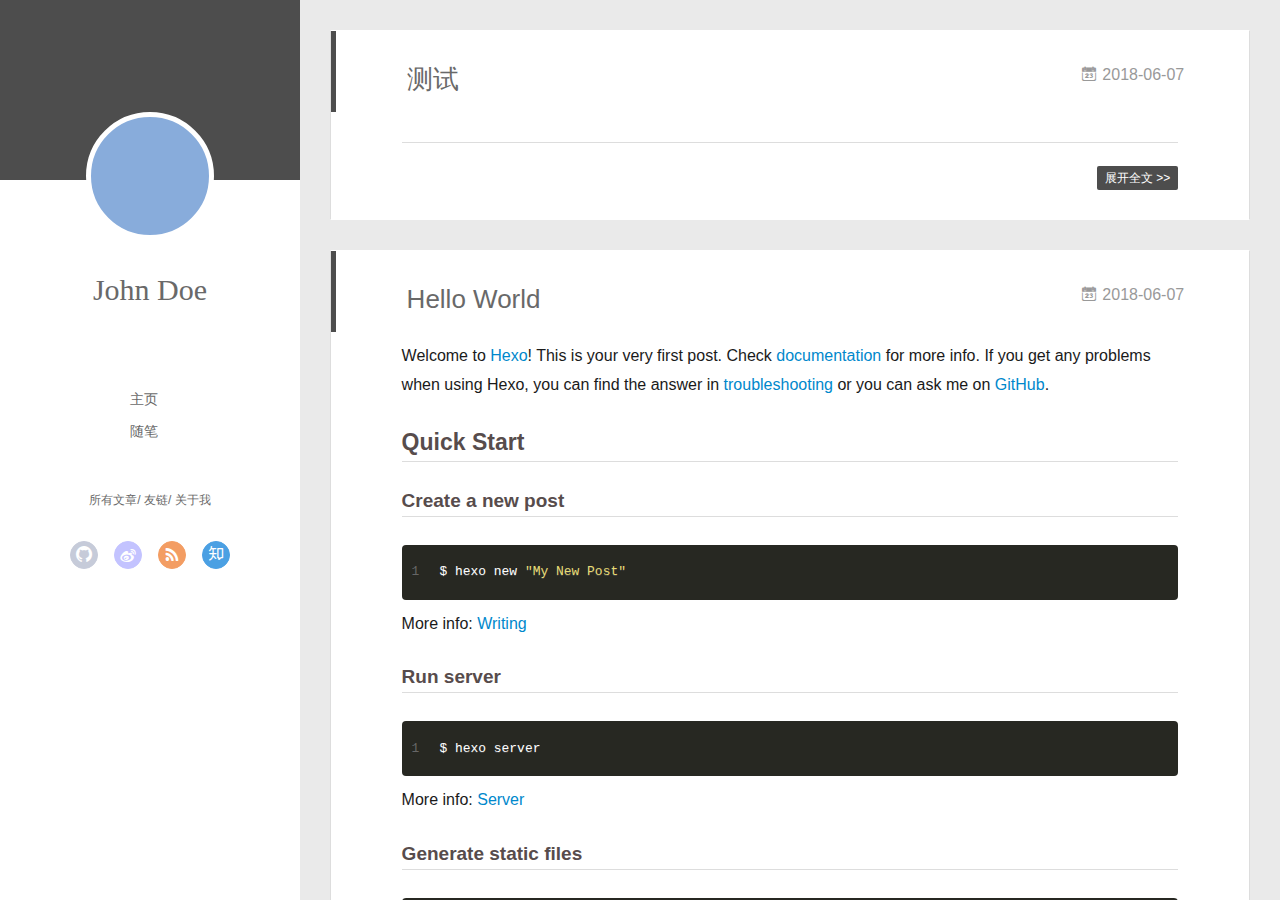
==== index.html @ f0ae9405 "Site updated: 2018-06-07 12:26:32" ====
<!DOCTYPE html>
<html>
<head>
  <meta charset="utf-8">
  
  <meta name="renderer" content="webkit">
  <meta http-equiv="X-UA-Compatible" content="IE=edge" >
  <link rel="dns-prefetch" href="http://yoursite.com">
  <title>Hexo</title>
  <meta name="viewport" content="width=device-width, initial-scale=1, maximum-scale=1">
  <meta property="og:type" content="website">
<meta property="og:title" content="Hexo">
<meta property="og:url" content="http://yoursite.com/index.html">
<meta property="og:site_name" content="Hexo">
<meta property="og:locale" content="default">
<meta name="twitter:card" content="summary">
<meta name="twitter:title" content="Hexo">
  
    <link rel="alternative" href="/atom.xml" title="Hexo" type="application/atom+xml">
  
  
    <link rel="icon" href="/favicon.png">
  
  <link rel="stylesheet" type="text/css" href="/./main.0cf68a.css">
  <style type="text/css">
  
    #container.show {
      background: linear-gradient(200deg,#a0cfe4,#e8c37e);
    }
  </style>
  

  

</head>

<body>
  <div id="container" q-class="show:isCtnShow">
    <canvas id="anm-canvas" class="anm-canvas"></canvas>
    <div class="left-col" q-class="show:isShow">
      
<div class="overlay" style="background: #4d4d4d"></div>
<div class="intrude-less">
	<header id="header" class="inner">
		<a href="/" class="profilepic">
			<img src="" class="js-avatar">
		</a>
		<hgroup>
		  <h1 class="header-author"><a href="/">John Doe</a></h1>
		</hgroup>
		

		<nav class="header-menu">
			<ul>
			
				<li><a href="/">主页</a></li>
	        
				<li><a href="/tags/随笔/">随笔</a></li>
	        
			</ul>
		</nav>
		<nav class="header-smart-menu">
    		
    			
    			<a q-on="click: openSlider(e, 'innerArchive')" href="javascript:void(0)">所有文章</a>
    			
            
    			
    			<a q-on="click: openSlider(e, 'friends')" href="javascript:void(0)">友链</a>
    			
            
    			
    			<a q-on="click: openSlider(e, 'aboutme')" href="javascript:void(0)">关于我</a>
    			
            
		</nav>
		<nav class="header-nav">
			<div class="social">
				
					<a class="github" target="_blank" href="#" title="github"><i class="icon-github"></i></a>
		        
					<a class="weibo" target="_blank" href="#" title="weibo"><i class="icon-weibo"></i></a>
		        
					<a class="rss" target="_blank" href="#" title="rss"><i class="icon-rss"></i></a>
		        
					<a class="zhihu" target="_blank" href="#" title="zhihu"><i class="icon-zhihu"></i></a>
		        
			</div>
		</nav>
	</header>		
</div>

    </div>
    <div class="mid-col" q-class="show:isShow,hide:isShow|isFalse">
      
<nav id="mobile-nav">
  	<div class="overlay js-overlay" style="background: #4d4d4d"></div>
	<div class="btnctn js-mobile-btnctn">
  		<div class="slider-trigger list" q-on="click: openSlider(e)"><i class="icon icon-sort"></i></div>
	</div>
	<div class="intrude-less">
		<header id="header" class="inner">
			<div class="profilepic">
				<img src="" class="js-avatar">
			</div>
			<hgroup>
			  <h1 class="header-author js-header-author">John Doe</h1>
			</hgroup>
			
			
			
				
			
				
			
			
			
			<nav class="header-nav">
				<div class="social">
					
						<a class="github" target="_blank" href="#" title="github"><i class="icon-github"></i></a>
			        
						<a class="weibo" target="_blank" href="#" title="weibo"><i class="icon-weibo"></i></a>
			        
						<a class="rss" target="_blank" href="#" title="rss"><i class="icon-rss"></i></a>
			        
						<a class="zhihu" target="_blank" href="#" title="zhihu"><i class="icon-zhihu"></i></a>
			        
				</div>
			</nav>

			<nav class="header-menu js-header-menu">
				<ul style="width: 50%">
				
				
					<li style="width: 50%"><a href="/">主页</a></li>
		        
					<li style="width: 50%"><a href="/tags/随笔/">随笔</a></li>
		        
				</ul>
			</nav>
		</header>				
	</div>
	<div class="mobile-mask" style="display:none" q-show="isShow"></div>
</nav>

      <div id="wrapper" class="body-wrap">
        <div class="menu-l">
          <div class="canvas-wrap">
            <canvas data-colors="#eaeaea" data-sectionHeight="100" data-contentId="js-content" id="myCanvas1" class="anm-canvas"></canvas>
          </div>
          <div id="js-content" class="content-ll">
            
  
    <article id="post-测试" class="article article-type-post  article-index" itemscope itemprop="blogPost">
  <div class="article-inner">
    
      <header class="article-header">
        
  
    <h1 itemprop="name">
      <a class="article-title" href="/2018/06/07/测试/">测试</a>
    </h1>
  

        
        <a href="/2018/06/07/测试/" class="archive-article-date">
  	<time datetime="2018-06-07T04:14:04.000Z" itemprop="datePublished"><i class="icon-calendar icon"></i>2018-06-07</time>
</a>
        
      </header>
    
    <div class="article-entry" itemprop="articleBody">
      
        
      

      
    </div>
    <div class="article-info article-info-index">
      
      
      

      
        <p class="article-more-link">
          <a class="article-more-a" href="/2018/06/07/测试/">展开全文 >></a>
        </p>
      

      
      <div class="clearfix"></div>
    </div>
  </div>
</article>

<aside class="wrap-side-operation">
    <div class="mod-side-operation">
        
        <div class="jump-container" id="js-jump-container" style="display:none;">
            <a href="javascript:void(0)" class="mod-side-operation__jump-to-top">
                <i class="icon-font icon-back"></i>
            </a>
            <div id="js-jump-plan-container" class="jump-plan-container" style="top: -11px;">
                <i class="icon-font icon-plane jump-plane"></i>
            </div>
        </div>
        
        
    </div>
</aside>




  
    <article id="post-hello-world" class="article article-type-post  article-index" itemscope itemprop="blogPost">
  <div class="article-inner">
    
      <header class="article-header">
        
  
    <h1 itemprop="name">
      <a class="article-title" href="/2018/06/07/hello-world/">Hello World</a>
    </h1>
  

        
        <a href="/2018/06/07/hello-world/" class="archive-article-date">
  	<time datetime="2018-06-07T03:25:36.132Z" itemprop="datePublished"><i class="icon-calendar icon"></i>2018-06-07</time>
</a>
        
      </header>
    
    <div class="article-entry" itemprop="articleBody">
      
        <p>Welcome to <a href="https://hexo.io/" target="_blank" rel="noopener">Hexo</a>! This is your very first post. Check <a href="https://hexo.io/docs/" target="_blank" rel="noopener">documentation</a> for more info. If you get any problems when using Hexo, you can find the answer in <a href="https://hexo.io/docs/troubleshooting.html" target="_blank" rel="noopener">troubleshooting</a> or you can ask me on <a href="https://github.com/hexojs/hexo/issues" target="_blank" rel="noopener">GitHub</a>.</p>
<h2 id="Quick-Start"><a href="#Quick-Start" class="headerlink" title="Quick Start"></a>Quick Start</h2><h3 id="Create-a-new-post"><a href="#Create-a-new-post" class="headerlink" title="Create a new post"></a>Create a new post</h3><figure class="highlight bash"><table><tr><td class="gutter"><pre><span class="line">1</span><br></pre></td><td class="code"><pre><span class="line">$ hexo new <span class="string">"My New Post"</span></span><br></pre></td></tr></table></figure>
<p>More info: <a href="https://hexo.io/docs/writing.html" target="_blank" rel="noopener">Writing</a></p>
<h3 id="Run-server"><a href="#Run-server" class="headerlink" title="Run server"></a>Run server</h3><figure class="highlight bash"><table><tr><td class="gutter"><pre><span class="line">1</span><br></pre></td><td class="code"><pre><span class="line">$ hexo server</span><br></pre></td></tr></table></figure>
<p>More info: <a href="https://hexo.io/docs/server.html" target="_blank" rel="noopener">Server</a></p>
<h3 id="Generate-static-files"><a href="#Generate-static-files" class="headerlink" title="Generate static files"></a>Generate static files</h3><figure class="highlight bash"><table><tr><td class="gutter"><pre><span class="line">1</span><br></pre></td><td class="code"><pre><span class="line">$ hexo generate</span><br></pre></td></tr></table></figure>
<p>More info: <a href="https://hexo.io/docs/generating.html" target="_blank" rel="noopener">Generating</a></p>
<h3 id="Deploy-to-remote-sites"><a href="#Deploy-to-remote-sites" class="headerlink" title="Deploy to remote sites"></a>Deploy to remote sites</h3><figure class="highlight bash"><table><tr><td class="gutter"><pre><span class="line">1</span><br></pre></td><td class="code"><pre><span class="line">$ hexo deploy</span><br></pre></td></tr></table></figure>
<p>More info: <a href="https://hexo.io/docs/deployment.html" target="_blank" rel="noopener">Deployment</a></p>

      

      
    </div>
    <div class="article-info article-info-index">
      
      
      

      
        <p class="article-more-link">
          <a class="article-more-a" href="/2018/06/07/hello-world/">展开全文 >></a>
        </p>
      

      
      <div class="clearfix"></div>
    </div>
  </div>
</article>

<aside class="wrap-side-operation">
    <div class="mod-side-operation">
        
        <div class="jump-container" id="js-jump-container" style="display:none;">
            <a href="javascript:void(0)" class="mod-side-operation__jump-to-top">
                <i class="icon-font icon-back"></i>
            </a>
            <div id="js-jump-plan-container" class="jump-plan-container" style="top: -11px;">
                <i class="icon-font icon-plane jump-plane"></i>
            </div>
        </div>
        
        
    </div>
</aside>




  
  


          </div>
        </div>
      </div>
      <footer id="footer">
  <div class="outer">
    <div id="footer-info">
    	<div class="footer-left">
    		&copy; 2018 John Doe
    	</div>
      	<div class="footer-right">
      		<a href="http://hexo.io/" target="_blank">Hexo</a>  Theme <a href="https://github.com/litten/hexo-theme-yilia" target="_blank">Yilia</a> by Litten
      	</div>
    </div>
  </div>
</footer>
    </div>
    <script>
	var yiliaConfig = {
		mathjax: false,
		isHome: true,
		isPost: false,
		isArchive: false,
		isTag: false,
		isCategory: false,
		open_in_new: false,
		toc_hide_index: true,
		root: "/",
		innerArchive: true,
		showTags: false
	}
</script>

<script>!function(t){function n(e){if(r[e])return r[e].exports;var i=r[e]={exports:{},id:e,loaded:!1};return t[e].call(i.exports,i,i.exports,n),i.loaded=!0,i.exports}var r={};n.m=t,n.c=r,n.p="./",n(0)}([function(t,n,r){r(195),t.exports=r(191)},function(t,n,r){var e=r(3),i=r(52),o=r(27),u=r(28),c=r(53),f="prototype",a=function(t,n,r){var s,l,h,v,p=t&a.F,d=t&a.G,y=t&a.S,g=t&a.P,b=t&a.B,m=d?e:y?e[n]||(e[n]={}):(e[n]||{})[f],x=d?i:i[n]||(i[n]={}),w=x[f]||(x[f]={});d&&(r=n);for(s in r)l=!p&&m&&void 0!==m[s],h=(l?m:r)[s],v=b&&l?c(h,e):g&&"function"==typeof h?c(Function.call,h):h,m&&u(m,s,h,t&a.U),x[s]!=h&&o(x,s,v),g&&w[s]!=h&&(w[s]=h)};e.core=i,a.F=1,a.G=2,a.S=4,a.P=8,a.B=16,a.W=32,a.U=64,a.R=128,t.exports=a},function(t,n,r){var e=r(6);t.exports=function(t){if(!e(t))throw TypeError(t+" is not an object!");return t}},function(t,n){var r=t.exports="undefined"!=typeof window&&window.Math==Math?window:"undefined"!=typeof self&&self.Math==Math?self:Function("return this")();"number"==typeof __g&&(__g=r)},function(t,n){t.exports=function(t){try{return!!t()}catch(t){return!0}}},function(t,n){var r=t.exports="undefined"!=typeof window&&window.Math==Math?window:"undefined"!=typeof self&&self.Math==Math?self:Function("return this")();"number"==typeof __g&&(__g=r)},function(t,n){t.exports=function(t){return"object"==typeof t?null!==t:"function"==typeof t}},function(t,n,r){var e=r(126)("wks"),i=r(76),o=r(3).Symbol,u="function"==typeof o;(t.exports=function(t){return e[t]||(e[t]=u&&o[t]||(u?o:i)("Symbol."+t))}).store=e},function(t,n){var r={}.hasOwnProperty;t.exports=function(t,n){return r.call(t,n)}},function(t,n,r){var e=r(94),i=r(33);t.exports=function(t){return e(i(t))}},function(t,n,r){t.exports=!r(4)(function(){return 7!=Object.defineProperty({},"a",{get:function(){return 7}}).a})},function(t,n,r){var e=r(2),i=r(167),o=r(50),u=Object.defineProperty;n.f=r(10)?Object.defineProperty:function(t,n,r){if(e(t),n=o(n,!0),e(r),i)try{return u(t,n,r)}catch(t){}if("get"in r||"set"in r)throw TypeError("Accessors not supported!");return"value"in r&&(t[n]=r.value),t}},function(t,n,r){t.exports=!r(18)(function(){return 7!=Object.defineProperty({},"a",{get:function(){return 7}}).a})},function(t,n,r){var e=r(14),i=r(22);t.exports=r(12)?function(t,n,r){return e.f(t,n,i(1,r))}:function(t,n,r){return t[n]=r,t}},function(t,n,r){var e=r(20),i=r(58),o=r(42),u=Object.defineProperty;n.f=r(12)?Object.defineProperty:function(t,n,r){if(e(t),n=o(n,!0),e(r),i)try{return u(t,n,r)}catch(t){}if("get"in r||"set"in r)throw TypeError("Accessors not supported!");return"value"in r&&(t[n]=r.value),t}},function(t,n,r){var e=r(40)("wks"),i=r(23),o=r(5).Symbol,u="function"==typeof o;(t.exports=function(t){return e[t]||(e[t]=u&&o[t]||(u?o:i)("Symbol."+t))}).store=e},function(t,n,r){var e=r(67),i=Math.min;t.exports=function(t){return t>0?i(e(t),9007199254740991):0}},function(t,n,r){var e=r(46);t.exports=function(t){return Object(e(t))}},function(t,n){t.exports=function(t){try{return!!t()}catch(t){return!0}}},function(t,n,r){var e=r(63),i=r(34);t.exports=Object.keys||function(t){return e(t,i)}},function(t,n,r){var e=r(21);t.exports=function(t){if(!e(t))throw TypeError(t+" is not an object!");return t}},function(t,n){t.exports=function(t){return"object"==typeof t?null!==t:"function"==typeof t}},function(t,n){t.exports=function(t,n){return{enumerable:!(1&t),configurable:!(2&t),writable:!(4&t),value:n}}},function(t,n){var r=0,e=Math.random();t.exports=function(t){return"Symbol(".concat(void 0===t?"":t,")_",(++r+e).toString(36))}},function(t,n){var r={}.hasOwnProperty;t.exports=function(t,n){return r.call(t,n)}},function(t,n){var r=t.exports={version:"2.4.0"};"number"==typeof __e&&(__e=r)},function(t,n){t.exports=function(t){if("function"!=typeof t)throw TypeError(t+" is not a function!");return t}},function(t,n,r){var e=r(11),i=r(66);t.exports=r(10)?function(t,n,r){return e.f(t,n,i(1,r))}:function(t,n,r){return t[n]=r,t}},function(t,n,r){var e=r(3),i=r(27),o=r(24),u=r(76)("src"),c="toString",f=Function[c],a=(""+f).split(c);r(52).inspectSource=function(t){return f.call(t)},(t.exports=function(t,n,r,c){var f="function"==typeof r;f&&(o(r,"name")||i(r,"name",n)),t[n]!==r&&(f&&(o(r,u)||i(r,u,t[n]?""+t[n]:a.join(String(n)))),t===e?t[n]=r:c?t[n]?t[n]=r:i(t,n,r):(delete t[n],i(t,n,r)))})(Function.prototype,c,function(){return"function"==typeof this&&this[u]||f.call(this)})},function(t,n,r){var e=r(1),i=r(4),o=r(46),u=function(t,n,r,e){var i=String(o(t)),u="<"+n;return""!==r&&(u+=" "+r+'="'+String(e).replace(/"/g,"&quot;")+'"'),u+">"+i+"</"+n+">"};t.exports=function(t,n){var r={};r[t]=n(u),e(e.P+e.F*i(function(){var n=""[t]('"');return n!==n.toLowerCase()||n.split('"').length>3}),"String",r)}},function(t,n,r){var e=r(115),i=r(46);t.exports=function(t){return e(i(t))}},function(t,n,r){var e=r(116),i=r(66),o=r(30),u=r(50),c=r(24),f=r(167),a=Object.getOwnPropertyDescriptor;n.f=r(10)?a:function(t,n){if(t=o(t),n=u(n,!0),f)try{return a(t,n)}catch(t){}if(c(t,n))return i(!e.f.call(t,n),t[n])}},function(t,n,r){var e=r(24),i=r(17),o=r(145)("IE_PROTO"),u=Object.prototype;t.exports=Object.getPrototypeOf||function(t){return t=i(t),e(t,o)?t[o]:"function"==typeof t.constructor&&t instanceof t.constructor?t.constructor.prototype:t instanceof Object?u:null}},function(t,n){t.exports=function(t){if(void 0==t)throw TypeError("Can't call method on  "+t);return t}},function(t,n){t.exports="constructor,hasOwnProperty,isPrototypeOf,propertyIsEnumerable,toLocaleString,toString,valueOf".split(",")},function(t,n){t.exports={}},function(t,n){t.exports=!0},function(t,n){n.f={}.propertyIsEnumerable},function(t,n,r){var e=r(14).f,i=r(8),o=r(15)("toStringTag");t.exports=function(t,n,r){t&&!i(t=r?t:t.prototype,o)&&e(t,o,{configurable:!0,value:n})}},function(t,n,r){var e=r(40)("keys"),i=r(23);t.exports=function(t){return e[t]||(e[t]=i(t))}},function(t,n,r){var e=r(5),i="__core-js_shared__",o=e[i]||(e[i]={});t.exports=function(t){return o[t]||(o[t]={})}},function(t,n){var r=Math.ceil,e=Math.floor;t.exports=function(t){return isNaN(t=+t)?0:(t>0?e:r)(t)}},function(t,n,r){var e=r(21);t.exports=function(t,n){if(!e(t))return t;var r,i;if(n&&"function"==typeof(r=t.toString)&&!e(i=r.call(t)))return i;if("function"==typeof(r=t.valueOf)&&!e(i=r.call(t)))return i;if(!n&&"function"==typeof(r=t.toString)&&!e(i=r.call(t)))return i;throw TypeError("Can't convert object to primitive value")}},function(t,n,r){var e=r(5),i=r(25),o=r(36),u=r(44),c=r(14).f;t.exports=function(t){var n=i.Symbol||(i.Symbol=o?{}:e.Symbol||{});"_"==t.charAt(0)||t in n||c(n,t,{value:u.f(t)})}},function(t,n,r){n.f=r(15)},function(t,n){var r={}.toString;t.exports=function(t){return r.call(t).slice(8,-1)}},function(t,n){t.exports=function(t){if(void 0==t)throw TypeError("Can't call method on  "+t);return t}},function(t,n,r){var e=r(4);t.exports=function(t,n){return!!t&&e(function(){n?t.call(null,function(){},1):t.call(null)})}},function(t,n,r){var e=r(53),i=r(115),o=r(17),u=r(16),c=r(203);t.exports=function(t,n){var r=1==t,f=2==t,a=3==t,s=4==t,l=6==t,h=5==t||l,v=n||c;return function(n,c,p){for(var d,y,g=o(n),b=i(g),m=e(c,p,3),x=u(b.length),w=0,S=r?v(n,x):f?v(n,0):void 0;x>w;w++)if((h||w in b)&&(d=b[w],y=m(d,w,g),t))if(r)S[w]=y;else if(y)switch(t){case 3:return!0;case 5:return d;case 6:return w;case 2:S.push(d)}else if(s)return!1;return l?-1:a||s?s:S}}},function(t,n,r){var e=r(1),i=r(52),o=r(4);t.exports=function(t,n){var r=(i.Object||{})[t]||Object[t],u={};u[t]=n(r),e(e.S+e.F*o(function(){r(1)}),"Object",u)}},function(t,n,r){var e=r(6);t.exports=function(t,n){if(!e(t))return t;var r,i;if(n&&"function"==typeof(r=t.toString)&&!e(i=r.call(t)))return i;if("function"==typeof(r=t.valueOf)&&!e(i=r.call(t)))return i;if(!n&&"function"==typeof(r=t.toString)&&!e(i=r.call(t)))return i;throw TypeError("Can't convert object to primitive value")}},function(t,n,r){var e=r(5),i=r(25),o=r(91),u=r(13),c="prototype",f=function(t,n,r){var a,s,l,h=t&f.F,v=t&f.G,p=t&f.S,d=t&f.P,y=t&f.B,g=t&f.W,b=v?i:i[n]||(i[n]={}),m=b[c],x=v?e:p?e[n]:(e[n]||{})[c];v&&(r=n);for(a in r)(s=!h&&x&&void 0!==x[a])&&a in b||(l=s?x[a]:r[a],b[a]=v&&"function"!=typeof x[a]?r[a]:y&&s?o(l,e):g&&x[a]==l?function(t){var n=function(n,r,e){if(this instanceof t){switch(arguments.length){case 0:return new t;case 1:return new t(n);case 2:return new t(n,r)}return new t(n,r,e)}return t.apply(this,arguments)};return n[c]=t[c],n}(l):d&&"function"==typeof l?o(Function.call,l):l,d&&((b.virtual||(b.virtual={}))[a]=l,t&f.R&&m&&!m[a]&&u(m,a,l)))};f.F=1,f.G=2,f.S=4,f.P=8,f.B=16,f.W=32,f.U=64,f.R=128,t.exports=f},function(t,n){var r=t.exports={version:"2.4.0"};"number"==typeof __e&&(__e=r)},function(t,n,r){var e=r(26);t.exports=function(t,n,r){if(e(t),void 0===n)return t;switch(r){case 1:return function(r){return t.call(n,r)};case 2:return function(r,e){return t.call(n,r,e)};case 3:return function(r,e,i){return t.call(n,r,e,i)}}return function(){return t.apply(n,arguments)}}},function(t,n,r){var e=r(183),i=r(1),o=r(126)("metadata"),u=o.store||(o.store=new(r(186))),c=function(t,n,r){var i=u.get(t);if(!i){if(!r)return;u.set(t,i=new e)}var o=i.get(n);if(!o){if(!r)return;i.set(n,o=new e)}return o},f=function(t,n,r){var e=c(n,r,!1);return void 0!==e&&e.has(t)},a=function(t,n,r){var e=c(n,r,!1);return void 0===e?void 0:e.get(t)},s=function(t,n,r,e){c(r,e,!0).set(t,n)},l=function(t,n){var r=c(t,n,!1),e=[];return r&&r.forEach(function(t,n){e.push(n)}),e},h=function(t){return void 0===t||"symbol"==typeof t?t:String(t)},v=function(t){i(i.S,"Reflect",t)};t.exports={store:u,map:c,has:f,get:a,set:s,keys:l,key:h,exp:v}},function(t,n,r){"use strict";if(r(10)){var e=r(69),i=r(3),o=r(4),u=r(1),c=r(127),f=r(152),a=r(53),s=r(68),l=r(66),h=r(27),v=r(73),p=r(67),d=r(16),y=r(75),g=r(50),b=r(24),m=r(180),x=r(114),w=r(6),S=r(17),_=r(137),O=r(70),E=r(32),P=r(71).f,j=r(154),F=r(76),M=r(7),A=r(48),N=r(117),T=r(146),I=r(155),k=r(80),L=r(123),R=r(74),C=r(130),D=r(160),U=r(11),W=r(31),G=U.f,B=W.f,V=i.RangeError,z=i.TypeError,q=i.Uint8Array,K="ArrayBuffer",J="Shared"+K,Y="BYTES_PER_ELEMENT",H="prototype",$=Array[H],X=f.ArrayBuffer,Q=f.DataView,Z=A(0),tt=A(2),nt=A(3),rt=A(4),et=A(5),it=A(6),ot=N(!0),ut=N(!1),ct=I.values,ft=I.keys,at=I.entries,st=$.lastIndexOf,lt=$.reduce,ht=$.reduceRight,vt=$.join,pt=$.sort,dt=$.slice,yt=$.toString,gt=$.toLocaleString,bt=M("iterator"),mt=M("toStringTag"),xt=F("typed_constructor"),wt=F("def_constructor"),St=c.CONSTR,_t=c.TYPED,Ot=c.VIEW,Et="Wrong length!",Pt=A(1,function(t,n){return Tt(T(t,t[wt]),n)}),jt=o(function(){return 1===new q(new Uint16Array([1]).buffer)[0]}),Ft=!!q&&!!q[H].set&&o(function(){new q(1).set({})}),Mt=function(t,n){if(void 0===t)throw z(Et);var r=+t,e=d(t);if(n&&!m(r,e))throw V(Et);return e},At=function(t,n){var r=p(t);if(r<0||r%n)throw V("Wrong offset!");return r},Nt=function(t){if(w(t)&&_t in t)return t;throw z(t+" is not a typed array!")},Tt=function(t,n){if(!(w(t)&&xt in t))throw z("It is not a typed array constructor!");return new t(n)},It=function(t,n){return kt(T(t,t[wt]),n)},kt=function(t,n){for(var r=0,e=n.length,i=Tt(t,e);e>r;)i[r]=n[r++];return i},Lt=function(t,n,r){G(t,n,{get:function(){return this._d[r]}})},Rt=function(t){var n,r,e,i,o,u,c=S(t),f=arguments.length,s=f>1?arguments[1]:void 0,l=void 0!==s,h=j(c);if(void 0!=h&&!_(h)){for(u=h.call(c),e=[],n=0;!(o=u.next()).done;n++)e.push(o.value);c=e}for(l&&f>2&&(s=a(s,arguments[2],2)),n=0,r=d(c.length),i=Tt(this,r);r>n;n++)i[n]=l?s(c[n],n):c[n];return i},Ct=function(){for(var t=0,n=arguments.length,r=Tt(this,n);n>t;)r[t]=arguments[t++];return r},Dt=!!q&&o(function(){gt.call(new q(1))}),Ut=function(){return gt.apply(Dt?dt.call(Nt(this)):Nt(this),arguments)},Wt={copyWithin:function(t,n){return D.call(Nt(this),t,n,arguments.length>2?arguments[2]:void 0)},every:function(t){return rt(Nt(this),t,arguments.length>1?arguments[1]:void 0)},fill:function(t){return C.apply(Nt(this),arguments)},filter:function(t){return It(this,tt(Nt(this),t,arguments.length>1?arguments[1]:void 0))},find:function(t){return et(Nt(this),t,arguments.length>1?arguments[1]:void 0)},findIndex:function(t){return it(Nt(this),t,arguments.length>1?arguments[1]:void 0)},forEach:function(t){Z(Nt(this),t,arguments.length>1?arguments[1]:void 0)},indexOf:function(t){return ut(Nt(this),t,arguments.length>1?arguments[1]:void 0)},includes:function(t){return ot(Nt(this),t,arguments.length>1?arguments[1]:void 0)},join:function(t){return vt.apply(Nt(this),arguments)},lastIndexOf:function(t){return st.apply(Nt(this),arguments)},map:function(t){return Pt(Nt(this),t,arguments.length>1?arguments[1]:void 0)},reduce:function(t){return lt.apply(Nt(this),arguments)},reduceRight:function(t){return ht.apply(Nt(this),arguments)},reverse:function(){for(var t,n=this,r=Nt(n).length,e=Math.floor(r/2),i=0;i<e;)t=n[i],n[i++]=n[--r],n[r]=t;return n},some:function(t){return nt(Nt(this),t,arguments.length>1?arguments[1]:void 0)},sort:function(t){return pt.call(Nt(this),t)},subarray:function(t,n){var r=Nt(this),e=r.length,i=y(t,e);return new(T(r,r[wt]))(r.buffer,r.byteOffset+i*r.BYTES_PER_ELEMENT,d((void 0===n?e:y(n,e))-i))}},Gt=function(t,n){return It(this,dt.call(Nt(this),t,n))},Bt=function(t){Nt(this);var n=At(arguments[1],1),r=this.length,e=S(t),i=d(e.length),o=0;if(i+n>r)throw V(Et);for(;o<i;)this[n+o]=e[o++]},Vt={entries:function(){return at.call(Nt(this))},keys:function(){return ft.call(Nt(this))},values:function(){return ct.call(Nt(this))}},zt=function(t,n){return w(t)&&t[_t]&&"symbol"!=typeof n&&n in t&&String(+n)==String(n)},qt=function(t,n){return zt(t,n=g(n,!0))?l(2,t[n]):B(t,n)},Kt=function(t,n,r){return!(zt(t,n=g(n,!0))&&w(r)&&b(r,"value"))||b(r,"get")||b(r,"set")||r.configurable||b(r,"writable")&&!r.writable||b(r,"enumerable")&&!r.enumerable?G(t,n,r):(t[n]=r.value,t)};St||(W.f=qt,U.f=Kt),u(u.S+u.F*!St,"Object",{getOwnPropertyDescriptor:qt,defineProperty:Kt}),o(function(){yt.call({})})&&(yt=gt=function(){return vt.call(this)});var Jt=v({},Wt);v(Jt,Vt),h(Jt,bt,Vt.values),v(Jt,{slice:Gt,set:Bt,constructor:function(){},toString:yt,toLocaleString:Ut}),Lt(Jt,"buffer","b"),Lt(Jt,"byteOffset","o"),Lt(Jt,"byteLength","l"),Lt(Jt,"length","e"),G(Jt,mt,{get:function(){return this[_t]}}),t.exports=function(t,n,r,f){f=!!f;var a=t+(f?"Clamped":"")+"Array",l="Uint8Array"!=a,v="get"+t,p="set"+t,y=i[a],g=y||{},b=y&&E(y),m=!y||!c.ABV,S={},_=y&&y[H],j=function(t,r){var e=t._d;return e.v[v](r*n+e.o,jt)},F=function(t,r,e){var i=t._d;f&&(e=(e=Math.round(e))<0?0:e>255?255:255&e),i.v[p](r*n+i.o,e,jt)},M=function(t,n){G(t,n,{get:function(){return j(this,n)},set:function(t){return F(this,n,t)},enumerable:!0})};m?(y=r(function(t,r,e,i){s(t,y,a,"_d");var o,u,c,f,l=0,v=0;if(w(r)){if(!(r instanceof X||(f=x(r))==K||f==J))return _t in r?kt(y,r):Rt.call(y,r);o=r,v=At(e,n);var p=r.byteLength;if(void 0===i){if(p%n)throw V(Et);if((u=p-v)<0)throw V(Et)}else if((u=d(i)*n)+v>p)throw V(Et);c=u/n}else c=Mt(r,!0),u=c*n,o=new X(u);for(h(t,"_d",{b:o,o:v,l:u,e:c,v:new Q(o)});l<c;)M(t,l++)}),_=y[H]=O(Jt),h(_,"constructor",y)):L(function(t){new y(null),new y(t)},!0)||(y=r(function(t,r,e,i){s(t,y,a);var o;return w(r)?r instanceof X||(o=x(r))==K||o==J?void 0!==i?new g(r,At(e,n),i):void 0!==e?new g(r,At(e,n)):new g(r):_t in r?kt(y,r):Rt.call(y,r):new g(Mt(r,l))}),Z(b!==Function.prototype?P(g).concat(P(b)):P(g),function(t){t in y||h(y,t,g[t])}),y[H]=_,e||(_.constructor=y));var A=_[bt],N=!!A&&("values"==A.name||void 0==A.name),T=Vt.values;h(y,xt,!0),h(_,_t,a),h(_,Ot,!0),h(_,wt,y),(f?new y(1)[mt]==a:mt in _)||G(_,mt,{get:function(){return a}}),S[a]=y,u(u.G+u.W+u.F*(y!=g),S),u(u.S,a,{BYTES_PER_ELEMENT:n,from:Rt,of:Ct}),Y in _||h(_,Y,n),u(u.P,a,Wt),R(a),u(u.P+u.F*Ft,a,{set:Bt}),u(u.P+u.F*!N,a,Vt),u(u.P+u.F*(_.toString!=yt),a,{toString:yt}),u(u.P+u.F*o(function(){new y(1).slice()}),a,{slice:Gt}),u(u.P+u.F*(o(function(){return[1,2].toLocaleString()!=new y([1,2]).toLocaleString()})||!o(function(){_.toLocaleString.call([1,2])})),a,{toLocaleString:Ut}),k[a]=N?A:T,e||N||h(_,bt,T)}}else t.exports=function(){}},function(t,n){var r={}.toString;t.exports=function(t){return r.call(t).slice(8,-1)}},function(t,n,r){var e=r(21),i=r(5).document,o=e(i)&&e(i.createElement);t.exports=function(t){return o?i.createElement(t):{}}},function(t,n,r){t.exports=!r(12)&&!r(18)(function(){return 7!=Object.defineProperty(r(57)("div"),"a",{get:function(){return 7}}).a})},function(t,n,r){"use strict";var e=r(36),i=r(51),o=r(64),u=r(13),c=r(8),f=r(35),a=r(96),s=r(38),l=r(103),h=r(15)("iterator"),v=!([].keys&&"next"in[].keys()),p="keys",d="values",y=function(){return this};t.exports=function(t,n,r,g,b,m,x){a(r,n,g);var w,S,_,O=function(t){if(!v&&t in F)return F[t];switch(t){case p:case d:return function(){return new r(this,t)}}return function(){return new r(this,t)}},E=n+" Iterator",P=b==d,j=!1,F=t.prototype,M=F[h]||F["@@iterator"]||b&&F[b],A=M||O(b),N=b?P?O("entries"):A:void 0,T="Array"==n?F.entries||M:M;if(T&&(_=l(T.call(new t)))!==Object.prototype&&(s(_,E,!0),e||c(_,h)||u(_,h,y)),P&&M&&M.name!==d&&(j=!0,A=function(){return M.call(this)}),e&&!x||!v&&!j&&F[h]||u(F,h,A),f[n]=A,f[E]=y,b)if(w={values:P?A:O(d),keys:m?A:O(p),entries:N},x)for(S in w)S in F||o(F,S,w[S]);else i(i.P+i.F*(v||j),n,w);return w}},function(t,n,r){var e=r(20),i=r(100),o=r(34),u=r(39)("IE_PROTO"),c=function(){},f="prototype",a=function(){var t,n=r(57)("iframe"),e=o.length;for(n.style.display="none",r(93).appendChild(n),n.src="javascript:",t=n.contentWindow.document,t.open(),t.write("<script>document.F=Object<\/script>"),t.close(),a=t.F;e--;)delete a[f][o[e]];return a()};t.exports=Object.create||function(t,n){var r;return null!==t?(c[f]=e(t),r=new c,c[f]=null,r[u]=t):r=a(),void 0===n?r:i(r,n)}},function(t,n,r){var e=r(63),i=r(34).concat("length","prototype");n.f=Object.getOwnPropertyNames||function(t){return e(t,i)}},function(t,n){n.f=Object.getOwnPropertySymbols},function(t,n,r){var e=r(8),i=r(9),o=r(90)(!1),u=r(39)("IE_PROTO");t.exports=function(t,n){var r,c=i(t),f=0,a=[];for(r in c)r!=u&&e(c,r)&&a.push(r);for(;n.length>f;)e(c,r=n[f++])&&(~o(a,r)||a.push(r));return a}},function(t,n,r){t.exports=r(13)},function(t,n,r){var e=r(76)("meta"),i=r(6),o=r(24),u=r(11).f,c=0,f=Object.isExtensible||function(){return!0},a=!r(4)(function(){return f(Object.preventExtensions({}))}),s=function(t){u(t,e,{value:{i:"O"+ ++c,w:{}}})},l=function(t,n){if(!i(t))return"symbol"==typeof t?t:("string"==typeof t?"S":"P")+t;if(!o(t,e)){if(!f(t))return"F";if(!n)return"E";s(t)}return t[e].i},h=function(t,n){if(!o(t,e)){if(!f(t))return!0;if(!n)return!1;s(t)}return t[e].w},v=function(t){return a&&p.NEED&&f(t)&&!o(t,e)&&s(t),t},p=t.exports={KEY:e,NEED:!1,fastKey:l,getWeak:h,onFreeze:v}},function(t,n){t.exports=function(t,n){return{enumerable:!(1&t),configurable:!(2&t),writable:!(4&t),value:n}}},function(t,n){var r=Math.ceil,e=Math.floor;t.exports=function(t){return isNaN(t=+t)?0:(t>0?e:r)(t)}},function(t,n){t.exports=function(t,n,r,e){if(!(t instanceof n)||void 0!==e&&e in t)throw TypeError(r+": incorrect invocation!");return t}},function(t,n){t.exports=!1},function(t,n,r){var e=r(2),i=r(173),o=r(133),u=r(145)("IE_PROTO"),c=function(){},f="prototype",a=function(){var t,n=r(132)("iframe"),e=o.length;for(n.style.display="none",r(135).appendChild(n),n.src="javascript:",t=n.contentWindow.document,t.open(),t.write("<script>document.F=Object<\/script>"),t.close(),a=t.F;e--;)delete a[f][o[e]];return a()};t.exports=Object.create||function(t,n){var r;return null!==t?(c[f]=e(t),r=new c,c[f]=null,r[u]=t):r=a(),void 0===n?r:i(r,n)}},function(t,n,r){var e=r(175),i=r(133).concat("length","prototype");n.f=Object.getOwnPropertyNames||function(t){return e(t,i)}},function(t,n,r){var e=r(175),i=r(133);t.exports=Object.keys||function(t){return e(t,i)}},function(t,n,r){var e=r(28);t.exports=function(t,n,r){for(var i in n)e(t,i,n[i],r);return t}},function(t,n,r){"use strict";var e=r(3),i=r(11),o=r(10),u=r(7)("species");t.exports=function(t){var n=e[t];o&&n&&!n[u]&&i.f(n,u,{configurable:!0,get:function(){return this}})}},function(t,n,r){var e=r(67),i=Math.max,o=Math.min;t.exports=function(t,n){return t=e(t),t<0?i(t+n,0):o(t,n)}},function(t,n){var r=0,e=Math.random();t.exports=function(t){return"Symbol(".concat(void 0===t?"":t,")_",(++r+e).toString(36))}},function(t,n,r){var e=r(33);t.exports=function(t){return Object(e(t))}},function(t,n,r){var e=r(7)("unscopables"),i=Array.prototype;void 0==i[e]&&r(27)(i,e,{}),t.exports=function(t){i[e][t]=!0}},function(t,n,r){var e=r(53),i=r(169),o=r(137),u=r(2),c=r(16),f=r(154),a={},s={},n=t.exports=function(t,n,r,l,h){var v,p,d,y,g=h?function(){return t}:f(t),b=e(r,l,n?2:1),m=0;if("function"!=typeof g)throw TypeError(t+" is not iterable!");if(o(g)){for(v=c(t.length);v>m;m++)if((y=n?b(u(p=t[m])[0],p[1]):b(t[m]))===a||y===s)return y}else for(d=g.call(t);!(p=d.next()).done;)if((y=i(d,b,p.value,n))===a||y===s)return y};n.BREAK=a,n.RETURN=s},function(t,n){t.exports={}},function(t,n,r){var e=r(11).f,i=r(24),o=r(7)("toStringTag");t.exports=function(t,n,r){t&&!i(t=r?t:t.prototype,o)&&e(t,o,{configurable:!0,value:n})}},function(t,n,r){var e=r(1),i=r(46),o=r(4),u=r(150),c="["+u+"]",f="​",a=RegExp("^"+c+c+"*"),s=RegExp(c+c+"*$"),l=function(t,n,r){var i={},c=o(function(){return!!u[t]()||f[t]()!=f}),a=i[t]=c?n(h):u[t];r&&(i[r]=a),e(e.P+e.F*c,"String",i)},h=l.trim=function(t,n){return t=String(i(t)),1&n&&(t=t.replace(a,"")),2&n&&(t=t.replace(s,"")),t};t.exports=l},function(t,n,r){t.exports={default:r(86),__esModule:!0}},function(t,n,r){t.exports={default:r(87),__esModule:!0}},function(t,n,r){"use strict";function e(t){return t&&t.__esModule?t:{default:t}}n.__esModule=!0;var i=r(84),o=e(i),u=r(83),c=e(u),f="function"==typeof c.default&&"symbol"==typeof o.default?function(t){return typeof t}:function(t){return t&&"function"==typeof c.default&&t.constructor===c.default&&t!==c.default.prototype?"symbol":typeof t};n.default="function"==typeof c.default&&"symbol"===f(o.default)?function(t){return void 0===t?"undefined":f(t)}:function(t){return t&&"function"==typeof c.default&&t.constructor===c.default&&t!==c.default.prototype?"symbol":void 0===t?"undefined":f(t)}},function(t,n,r){r(110),r(108),r(111),r(112),t.exports=r(25).Symbol},function(t,n,r){r(109),r(113),t.exports=r(44).f("iterator")},function(t,n){t.exports=function(t){if("function"!=typeof t)throw TypeError(t+" is not a function!");return t}},function(t,n){t.exports=function(){}},function(t,n,r){var e=r(9),i=r(106),o=r(105);t.exports=function(t){return function(n,r,u){var c,f=e(n),a=i(f.length),s=o(u,a);if(t&&r!=r){for(;a>s;)if((c=f[s++])!=c)return!0}else for(;a>s;s++)if((t||s in f)&&f[s]===r)return t||s||0;return!t&&-1}}},function(t,n,r){var e=r(88);t.exports=function(t,n,r){if(e(t),void 0===n)return t;switch(r){case 1:return function(r){return t.call(n,r)};case 2:return function(r,e){return t.call(n,r,e)};case 3:return function(r,e,i){return t.call(n,r,e,i)}}return function(){return t.apply(n,arguments)}}},function(t,n,r){var e=r(19),i=r(62),o=r(37);t.exports=function(t){var n=e(t),r=i.f;if(r)for(var u,c=r(t),f=o.f,a=0;c.length>a;)f.call(t,u=c[a++])&&n.push(u);return n}},function(t,n,r){t.exports=r(5).document&&document.documentElement},function(t,n,r){var e=r(56);t.exports=Object("z").propertyIsEnumerable(0)?Object:function(t){return"String"==e(t)?t.split(""):Object(t)}},function(t,n,r){var e=r(56);t.exports=Array.isArray||function(t){return"Array"==e(t)}},function(t,n,r){"use strict";var e=r(60),i=r(22),o=r(38),u={};r(13)(u,r(15)("iterator"),function(){return this}),t.exports=function(t,n,r){t.prototype=e(u,{next:i(1,r)}),o(t,n+" Iterator")}},function(t,n){t.exports=function(t,n){return{value:n,done:!!t}}},function(t,n,r){var e=r(19),i=r(9);t.exports=function(t,n){for(var r,o=i(t),u=e(o),c=u.length,f=0;c>f;)if(o[r=u[f++]]===n)return r}},function(t,n,r){var e=r(23)("meta"),i=r(21),o=r(8),u=r(14).f,c=0,f=Object.isExtensible||function(){return!0},a=!r(18)(function(){return f(Object.preventExtensions({}))}),s=function(t){u(t,e,{value:{i:"O"+ ++c,w:{}}})},l=function(t,n){if(!i(t))return"symbol"==typeof t?t:("string"==typeof t?"S":"P")+t;if(!o(t,e)){if(!f(t))return"F";if(!n)return"E";s(t)}return t[e].i},h=function(t,n){if(!o(t,e)){if(!f(t))return!0;if(!n)return!1;s(t)}return t[e].w},v=function(t){return a&&p.NEED&&f(t)&&!o(t,e)&&s(t),t},p=t.exports={KEY:e,NEED:!1,fastKey:l,getWeak:h,onFreeze:v}},function(t,n,r){var e=r(14),i=r(20),o=r(19);t.exports=r(12)?Object.defineProperties:function(t,n){i(t);for(var r,u=o(n),c=u.length,f=0;c>f;)e.f(t,r=u[f++],n[r]);return t}},function(t,n,r){var e=r(37),i=r(22),o=r(9),u=r(42),c=r(8),f=r(58),a=Object.getOwnPropertyDescriptor;n.f=r(12)?a:function(t,n){if(t=o(t),n=u(n,!0),f)try{return a(t,n)}catch(t){}if(c(t,n))return i(!e.f.call(t,n),t[n])}},function(t,n,r){var e=r(9),i=r(61).f,o={}.toString,u="object"==typeof window&&window&&Object.getOwnPropertyNames?Object.getOwnPropertyNames(window):[],c=function(t){try{return i(t)}catch(t){return u.slice()}};t.exports.f=function(t){return u&&"[object Window]"==o.call(t)?c(t):i(e(t))}},function(t,n,r){var e=r(8),i=r(77),o=r(39)("IE_PROTO"),u=Object.prototype;t.exports=Object.getPrototypeOf||function(t){return t=i(t),e(t,o)?t[o]:"function"==typeof t.constructor&&t instanceof t.constructor?t.constructor.prototype:t instanceof Object?u:null}},function(t,n,r){var e=r(41),i=r(33);t.exports=function(t){return function(n,r){var o,u,c=String(i(n)),f=e(r),a=c.length;return f<0||f>=a?t?"":void 0:(o=c.charCodeAt(f),o<55296||o>56319||f+1===a||(u=c.charCodeAt(f+1))<56320||u>57343?t?c.charAt(f):o:t?c.slice(f,f+2):u-56320+(o-55296<<10)+65536)}}},function(t,n,r){var e=r(41),i=Math.max,o=Math.min;t.exports=function(t,n){return t=e(t),t<0?i(t+n,0):o(t,n)}},function(t,n,r){var e=r(41),i=Math.min;t.exports=function(t){return t>0?i(e(t),9007199254740991):0}},function(t,n,r){"use strict";var e=r(89),i=r(97),o=r(35),u=r(9);t.exports=r(59)(Array,"Array",function(t,n){this._t=u(t),this._i=0,this._k=n},function(){var t=this._t,n=this._k,r=this._i++;return!t||r>=t.length?(this._t=void 0,i(1)):"keys"==n?i(0,r):"values"==n?i(0,t[r]):i(0,[r,t[r]])},"values"),o.Arguments=o.Array,e("keys"),e("values"),e("entries")},function(t,n){},function(t,n,r){"use strict";var e=r(104)(!0);r(59)(String,"String",function(t){this._t=String(t),this._i=0},function(){var t,n=this._t,r=this._i;return r>=n.length?{value:void 0,done:!0}:(t=e(n,r),this._i+=t.length,{value:t,done:!1})})},function(t,n,r){"use strict";var e=r(5),i=r(8),o=r(12),u=r(51),c=r(64),f=r(99).KEY,a=r(18),s=r(40),l=r(38),h=r(23),v=r(15),p=r(44),d=r(43),y=r(98),g=r(92),b=r(95),m=r(20),x=r(9),w=r(42),S=r(22),_=r(60),O=r(102),E=r(101),P=r(14),j=r(19),F=E.f,M=P.f,A=O.f,N=e.Symbol,T=e.JSON,I=T&&T.stringify,k="prototype",L=v("_hidden"),R=v("toPrimitive"),C={}.propertyIsEnumerable,D=s("symbol-registry"),U=s("symbols"),W=s("op-symbols"),G=Object[k],B="function"==typeof N,V=e.QObject,z=!V||!V[k]||!V[k].findChild,q=o&&a(function(){return 7!=_(M({},"a",{get:function(){return M(this,"a",{value:7}).a}})).a})?function(t,n,r){var e=F(G,n);e&&delete G[n],M(t,n,r),e&&t!==G&&M(G,n,e)}:M,K=function(t){var n=U[t]=_(N[k]);return n._k=t,n},J=B&&"symbol"==typeof N.iterator?function(t){return"symbol"==typeof t}:function(t){return t instanceof N},Y=function(t,n,r){return t===G&&Y(W,n,r),m(t),n=w(n,!0),m(r),i(U,n)?(r.enumerable?(i(t,L)&&t[L][n]&&(t[L][n]=!1),r=_(r,{enumerable:S(0,!1)})):(i(t,L)||M(t,L,S(1,{})),t[L][n]=!0),q(t,n,r)):M(t,n,r)},H=function(t,n){m(t);for(var r,e=g(n=x(n)),i=0,o=e.length;o>i;)Y(t,r=e[i++],n[r]);return t},$=function(t,n){return void 0===n?_(t):H(_(t),n)},X=function(t){var n=C.call(this,t=w(t,!0));return!(this===G&&i(U,t)&&!i(W,t))&&(!(n||!i(this,t)||!i(U,t)||i(this,L)&&this[L][t])||n)},Q=function(t,n){if(t=x(t),n=w(n,!0),t!==G||!i(U,n)||i(W,n)){var r=F(t,n);return!r||!i(U,n)||i(t,L)&&t[L][n]||(r.enumerable=!0),r}},Z=function(t){for(var n,r=A(x(t)),e=[],o=0;r.length>o;)i(U,n=r[o++])||n==L||n==f||e.push(n);return e},tt=function(t){for(var n,r=t===G,e=A(r?W:x(t)),o=[],u=0;e.length>u;)!i(U,n=e[u++])||r&&!i(G,n)||o.push(U[n]);return o};B||(N=function(){if(this instanceof N)throw TypeError("Symbol is not a constructor!");var t=h(arguments.length>0?arguments[0]:void 0),n=function(r){this===G&&n.call(W,r),i(this,L)&&i(this[L],t)&&(this[L][t]=!1),q(this,t,S(1,r))};return o&&z&&q(G,t,{configurable:!0,set:n}),K(t)},c(N[k],"toString",function(){return this._k}),E.f=Q,P.f=Y,r(61).f=O.f=Z,r(37).f=X,r(62).f=tt,o&&!r(36)&&c(G,"propertyIsEnumerable",X,!0),p.f=function(t){return K(v(t))}),u(u.G+u.W+u.F*!B,{Symbol:N});for(var nt="hasInstance,isConcatSpreadable,iterator,match,replace,search,species,split,toPrimitive,toStringTag,unscopables".split(","),rt=0;nt.length>rt;)v(nt[rt++]);for(var nt=j(v.store),rt=0;nt.length>rt;)d(nt[rt++]);u(u.S+u.F*!B,"Symbol",{for:function(t){return i(D,t+="")?D[t]:D[t]=N(t)},keyFor:function(t){if(J(t))return y(D,t);throw TypeError(t+" is not a symbol!")},useSetter:function(){z=!0},useSimple:function(){z=!1}}),u(u.S+u.F*!B,"Object",{create:$,defineProperty:Y,defineProperties:H,getOwnPropertyDescriptor:Q,getOwnPropertyNames:Z,getOwnPropertySymbols:tt}),T&&u(u.S+u.F*(!B||a(function(){var t=N();return"[null]"!=I([t])||"{}"!=I({a:t})||"{}"!=I(Object(t))})),"JSON",{stringify:function(t){if(void 0!==t&&!J(t)){for(var n,r,e=[t],i=1;arguments.length>i;)e.push(arguments[i++]);return n=e[1],"function"==typeof n&&(r=n),!r&&b(n)||(n=function(t,n){if(r&&(n=r.call(this,t,n)),!J(n))return n}),e[1]=n,I.apply(T,e)}}}),N[k][R]||r(13)(N[k],R,N[k].valueOf),l(N,"Symbol"),l(Math,"Math",!0),l(e.JSON,"JSON",!0)},function(t,n,r){r(43)("asyncIterator")},function(t,n,r){r(43)("observable")},function(t,n,r){r(107);for(var e=r(5),i=r(13),o=r(35),u=r(15)("toStringTag"),c=["NodeList","DOMTokenList","MediaList","StyleSheetList","CSSRuleList"],f=0;f<5;f++){var a=c[f],s=e[a],l=s&&s.prototype;l&&!l[u]&&i(l,u,a),o[a]=o.Array}},function(t,n,r){var e=r(45),i=r(7)("toStringTag"),o="Arguments"==e(function(){return arguments}()),u=function(t,n){try{return t[n]}catch(t){}};t.exports=function(t){var n,r,c;return void 0===t?"Undefined":null===t?"Null":"string"==typeof(r=u(n=Object(t),i))?r:o?e(n):"Object"==(c=e(n))&&"function"==typeof n.callee?"Arguments":c}},function(t,n,r){var e=r(45);t.exports=Object("z").propertyIsEnumerable(0)?Object:function(t){return"String"==e(t)?t.split(""):Object(t)}},function(t,n){n.f={}.propertyIsEnumerable},function(t,n,r){var e=r(30),i=r(16),o=r(75);t.exports=function(t){return function(n,r,u){var c,f=e(n),a=i(f.length),s=o(u,a);if(t&&r!=r){for(;a>s;)if((c=f[s++])!=c)return!0}else for(;a>s;s++)if((t||s in f)&&f[s]===r)return t||s||0;return!t&&-1}}},function(t,n,r){"use strict";var e=r(3),i=r(1),o=r(28),u=r(73),c=r(65),f=r(79),a=r(68),s=r(6),l=r(4),h=r(123),v=r(81),p=r(136);t.exports=function(t,n,r,d,y,g){var b=e[t],m=b,x=y?"set":"add",w=m&&m.prototype,S={},_=function(t){var n=w[t];o(w,t,"delete"==t?function(t){return!(g&&!s(t))&&n.call(this,0===t?0:t)}:"has"==t?function(t){return!(g&&!s(t))&&n.call(this,0===t?0:t)}:"get"==t?function(t){return g&&!s(t)?void 0:n.call(this,0===t?0:t)}:"add"==t?function(t){return n.call(this,0===t?0:t),this}:function(t,r){return n.call(this,0===t?0:t,r),this})};if("function"==typeof m&&(g||w.forEach&&!l(function(){(new m).entries().next()}))){var O=new m,E=O[x](g?{}:-0,1)!=O,P=l(function(){O.has(1)}),j=h(function(t){new m(t)}),F=!g&&l(function(){for(var t=new m,n=5;n--;)t[x](n,n);return!t.has(-0)});j||(m=n(function(n,r){a(n,m,t);var e=p(new b,n,m);return void 0!=r&&f(r,y,e[x],e),e}),m.prototype=w,w.constructor=m),(P||F)&&(_("delete"),_("has"),y&&_("get")),(F||E)&&_(x),g&&w.clear&&delete w.clear}else m=d.getConstructor(n,t,y,x),u(m.prototype,r),c.NEED=!0;return v(m,t),S[t]=m,i(i.G+i.W+i.F*(m!=b),S),g||d.setStrong(m,t,y),m}},function(t,n,r){"use strict";var e=r(27),i=r(28),o=r(4),u=r(46),c=r(7);t.exports=function(t,n,r){var f=c(t),a=r(u,f,""[t]),s=a[0],l=a[1];o(function(){var n={};return n[f]=function(){return 7},7!=""[t](n)})&&(i(String.prototype,t,s),e(RegExp.prototype,f,2==n?function(t,n){return l.call(t,this,n)}:function(t){return l.call(t,this)}))}
},function(t,n,r){"use strict";var e=r(2);t.exports=function(){var t=e(this),n="";return t.global&&(n+="g"),t.ignoreCase&&(n+="i"),t.multiline&&(n+="m"),t.unicode&&(n+="u"),t.sticky&&(n+="y"),n}},function(t,n){t.exports=function(t,n,r){var e=void 0===r;switch(n.length){case 0:return e?t():t.call(r);case 1:return e?t(n[0]):t.call(r,n[0]);case 2:return e?t(n[0],n[1]):t.call(r,n[0],n[1]);case 3:return e?t(n[0],n[1],n[2]):t.call(r,n[0],n[1],n[2]);case 4:return e?t(n[0],n[1],n[2],n[3]):t.call(r,n[0],n[1],n[2],n[3])}return t.apply(r,n)}},function(t,n,r){var e=r(6),i=r(45),o=r(7)("match");t.exports=function(t){var n;return e(t)&&(void 0!==(n=t[o])?!!n:"RegExp"==i(t))}},function(t,n,r){var e=r(7)("iterator"),i=!1;try{var o=[7][e]();o.return=function(){i=!0},Array.from(o,function(){throw 2})}catch(t){}t.exports=function(t,n){if(!n&&!i)return!1;var r=!1;try{var o=[7],u=o[e]();u.next=function(){return{done:r=!0}},o[e]=function(){return u},t(o)}catch(t){}return r}},function(t,n,r){t.exports=r(69)||!r(4)(function(){var t=Math.random();__defineSetter__.call(null,t,function(){}),delete r(3)[t]})},function(t,n){n.f=Object.getOwnPropertySymbols},function(t,n,r){var e=r(3),i="__core-js_shared__",o=e[i]||(e[i]={});t.exports=function(t){return o[t]||(o[t]={})}},function(t,n,r){for(var e,i=r(3),o=r(27),u=r(76),c=u("typed_array"),f=u("view"),a=!(!i.ArrayBuffer||!i.DataView),s=a,l=0,h="Int8Array,Uint8Array,Uint8ClampedArray,Int16Array,Uint16Array,Int32Array,Uint32Array,Float32Array,Float64Array".split(",");l<9;)(e=i[h[l++]])?(o(e.prototype,c,!0),o(e.prototype,f,!0)):s=!1;t.exports={ABV:a,CONSTR:s,TYPED:c,VIEW:f}},function(t,n){"use strict";var r={versions:function(){var t=window.navigator.userAgent;return{trident:t.indexOf("Trident")>-1,presto:t.indexOf("Presto")>-1,webKit:t.indexOf("AppleWebKit")>-1,gecko:t.indexOf("Gecko")>-1&&-1==t.indexOf("KHTML"),mobile:!!t.match(/AppleWebKit.*Mobile.*/),ios:!!t.match(/\(i[^;]+;( U;)? CPU.+Mac OS X/),android:t.indexOf("Android")>-1||t.indexOf("Linux")>-1,iPhone:t.indexOf("iPhone")>-1||t.indexOf("Mac")>-1,iPad:t.indexOf("iPad")>-1,webApp:-1==t.indexOf("Safari"),weixin:-1==t.indexOf("MicroMessenger")}}()};t.exports=r},function(t,n,r){"use strict";var e=r(85),i=function(t){return t&&t.__esModule?t:{default:t}}(e),o=function(){function t(t,n,e){return n||e?String.fromCharCode(n||e):r[t]||t}function n(t){return e[t]}var r={"&quot;":'"',"&lt;":"<","&gt;":">","&amp;":"&","&nbsp;":" "},e={};for(var u in r)e[r[u]]=u;return r["&apos;"]="'",e["'"]="&#39;",{encode:function(t){return t?(""+t).replace(/['<> "&]/g,n).replace(/\r?\n/g,"<br/>").replace(/\s/g,"&nbsp;"):""},decode:function(n){return n?(""+n).replace(/<br\s*\/?>/gi,"\n").replace(/&quot;|&lt;|&gt;|&amp;|&nbsp;|&apos;|&#(\d+);|&#(\d+)/g,t).replace(/\u00a0/g," "):""},encodeBase16:function(t){if(!t)return t;t+="";for(var n=[],r=0,e=t.length;e>r;r++)n.push(t.charCodeAt(r).toString(16).toUpperCase());return n.join("")},encodeBase16forJSON:function(t){if(!t)return t;t=t.replace(/[\u4E00-\u9FBF]/gi,function(t){return escape(t).replace("%u","\\u")});for(var n=[],r=0,e=t.length;e>r;r++)n.push(t.charCodeAt(r).toString(16).toUpperCase());return n.join("")},decodeBase16:function(t){if(!t)return t;t+="";for(var n=[],r=0,e=t.length;e>r;r+=2)n.push(String.fromCharCode("0x"+t.slice(r,r+2)));return n.join("")},encodeObject:function(t){if(t instanceof Array)for(var n=0,r=t.length;r>n;n++)t[n]=o.encodeObject(t[n]);else if("object"==(void 0===t?"undefined":(0,i.default)(t)))for(var e in t)t[e]=o.encodeObject(t[e]);else if("string"==typeof t)return o.encode(t);return t},loadScript:function(t){var n=document.createElement("script");document.getElementsByTagName("body")[0].appendChild(n),n.setAttribute("src",t)},addLoadEvent:function(t){var n=window.onload;"function"!=typeof window.onload?window.onload=t:window.onload=function(){n(),t()}}}}();t.exports=o},function(t,n,r){"use strict";var e=r(17),i=r(75),o=r(16);t.exports=function(t){for(var n=e(this),r=o(n.length),u=arguments.length,c=i(u>1?arguments[1]:void 0,r),f=u>2?arguments[2]:void 0,a=void 0===f?r:i(f,r);a>c;)n[c++]=t;return n}},function(t,n,r){"use strict";var e=r(11),i=r(66);t.exports=function(t,n,r){n in t?e.f(t,n,i(0,r)):t[n]=r}},function(t,n,r){var e=r(6),i=r(3).document,o=e(i)&&e(i.createElement);t.exports=function(t){return o?i.createElement(t):{}}},function(t,n){t.exports="constructor,hasOwnProperty,isPrototypeOf,propertyIsEnumerable,toLocaleString,toString,valueOf".split(",")},function(t,n,r){var e=r(7)("match");t.exports=function(t){var n=/./;try{"/./"[t](n)}catch(r){try{return n[e]=!1,!"/./"[t](n)}catch(t){}}return!0}},function(t,n,r){t.exports=r(3).document&&document.documentElement},function(t,n,r){var e=r(6),i=r(144).set;t.exports=function(t,n,r){var o,u=n.constructor;return u!==r&&"function"==typeof u&&(o=u.prototype)!==r.prototype&&e(o)&&i&&i(t,o),t}},function(t,n,r){var e=r(80),i=r(7)("iterator"),o=Array.prototype;t.exports=function(t){return void 0!==t&&(e.Array===t||o[i]===t)}},function(t,n,r){var e=r(45);t.exports=Array.isArray||function(t){return"Array"==e(t)}},function(t,n,r){"use strict";var e=r(70),i=r(66),o=r(81),u={};r(27)(u,r(7)("iterator"),function(){return this}),t.exports=function(t,n,r){t.prototype=e(u,{next:i(1,r)}),o(t,n+" Iterator")}},function(t,n,r){"use strict";var e=r(69),i=r(1),o=r(28),u=r(27),c=r(24),f=r(80),a=r(139),s=r(81),l=r(32),h=r(7)("iterator"),v=!([].keys&&"next"in[].keys()),p="keys",d="values",y=function(){return this};t.exports=function(t,n,r,g,b,m,x){a(r,n,g);var w,S,_,O=function(t){if(!v&&t in F)return F[t];switch(t){case p:case d:return function(){return new r(this,t)}}return function(){return new r(this,t)}},E=n+" Iterator",P=b==d,j=!1,F=t.prototype,M=F[h]||F["@@iterator"]||b&&F[b],A=M||O(b),N=b?P?O("entries"):A:void 0,T="Array"==n?F.entries||M:M;if(T&&(_=l(T.call(new t)))!==Object.prototype&&(s(_,E,!0),e||c(_,h)||u(_,h,y)),P&&M&&M.name!==d&&(j=!0,A=function(){return M.call(this)}),e&&!x||!v&&!j&&F[h]||u(F,h,A),f[n]=A,f[E]=y,b)if(w={values:P?A:O(d),keys:m?A:O(p),entries:N},x)for(S in w)S in F||o(F,S,w[S]);else i(i.P+i.F*(v||j),n,w);return w}},function(t,n){var r=Math.expm1;t.exports=!r||r(10)>22025.465794806718||r(10)<22025.465794806718||-2e-17!=r(-2e-17)?function(t){return 0==(t=+t)?t:t>-1e-6&&t<1e-6?t+t*t/2:Math.exp(t)-1}:r},function(t,n){t.exports=Math.sign||function(t){return 0==(t=+t)||t!=t?t:t<0?-1:1}},function(t,n,r){var e=r(3),i=r(151).set,o=e.MutationObserver||e.WebKitMutationObserver,u=e.process,c=e.Promise,f="process"==r(45)(u);t.exports=function(){var t,n,r,a=function(){var e,i;for(f&&(e=u.domain)&&e.exit();t;){i=t.fn,t=t.next;try{i()}catch(e){throw t?r():n=void 0,e}}n=void 0,e&&e.enter()};if(f)r=function(){u.nextTick(a)};else if(o){var s=!0,l=document.createTextNode("");new o(a).observe(l,{characterData:!0}),r=function(){l.data=s=!s}}else if(c&&c.resolve){var h=c.resolve();r=function(){h.then(a)}}else r=function(){i.call(e,a)};return function(e){var i={fn:e,next:void 0};n&&(n.next=i),t||(t=i,r()),n=i}}},function(t,n,r){var e=r(6),i=r(2),o=function(t,n){if(i(t),!e(n)&&null!==n)throw TypeError(n+": can't set as prototype!")};t.exports={set:Object.setPrototypeOf||("__proto__"in{}?function(t,n,e){try{e=r(53)(Function.call,r(31).f(Object.prototype,"__proto__").set,2),e(t,[]),n=!(t instanceof Array)}catch(t){n=!0}return function(t,r){return o(t,r),n?t.__proto__=r:e(t,r),t}}({},!1):void 0),check:o}},function(t,n,r){var e=r(126)("keys"),i=r(76);t.exports=function(t){return e[t]||(e[t]=i(t))}},function(t,n,r){var e=r(2),i=r(26),o=r(7)("species");t.exports=function(t,n){var r,u=e(t).constructor;return void 0===u||void 0==(r=e(u)[o])?n:i(r)}},function(t,n,r){var e=r(67),i=r(46);t.exports=function(t){return function(n,r){var o,u,c=String(i(n)),f=e(r),a=c.length;return f<0||f>=a?t?"":void 0:(o=c.charCodeAt(f),o<55296||o>56319||f+1===a||(u=c.charCodeAt(f+1))<56320||u>57343?t?c.charAt(f):o:t?c.slice(f,f+2):u-56320+(o-55296<<10)+65536)}}},function(t,n,r){var e=r(122),i=r(46);t.exports=function(t,n,r){if(e(n))throw TypeError("String#"+r+" doesn't accept regex!");return String(i(t))}},function(t,n,r){"use strict";var e=r(67),i=r(46);t.exports=function(t){var n=String(i(this)),r="",o=e(t);if(o<0||o==1/0)throw RangeError("Count can't be negative");for(;o>0;(o>>>=1)&&(n+=n))1&o&&(r+=n);return r}},function(t,n){t.exports="\t\n\v\f\r   ᠎             　\u2028\u2029\ufeff"},function(t,n,r){var e,i,o,u=r(53),c=r(121),f=r(135),a=r(132),s=r(3),l=s.process,h=s.setImmediate,v=s.clearImmediate,p=s.MessageChannel,d=0,y={},g="onreadystatechange",b=function(){var t=+this;if(y.hasOwnProperty(t)){var n=y[t];delete y[t],n()}},m=function(t){b.call(t.data)};h&&v||(h=function(t){for(var n=[],r=1;arguments.length>r;)n.push(arguments[r++]);return y[++d]=function(){c("function"==typeof t?t:Function(t),n)},e(d),d},v=function(t){delete y[t]},"process"==r(45)(l)?e=function(t){l.nextTick(u(b,t,1))}:p?(i=new p,o=i.port2,i.port1.onmessage=m,e=u(o.postMessage,o,1)):s.addEventListener&&"function"==typeof postMessage&&!s.importScripts?(e=function(t){s.postMessage(t+"","*")},s.addEventListener("message",m,!1)):e=g in a("script")?function(t){f.appendChild(a("script"))[g]=function(){f.removeChild(this),b.call(t)}}:function(t){setTimeout(u(b,t,1),0)}),t.exports={set:h,clear:v}},function(t,n,r){"use strict";var e=r(3),i=r(10),o=r(69),u=r(127),c=r(27),f=r(73),a=r(4),s=r(68),l=r(67),h=r(16),v=r(71).f,p=r(11).f,d=r(130),y=r(81),g="ArrayBuffer",b="DataView",m="prototype",x="Wrong length!",w="Wrong index!",S=e[g],_=e[b],O=e.Math,E=e.RangeError,P=e.Infinity,j=S,F=O.abs,M=O.pow,A=O.floor,N=O.log,T=O.LN2,I="buffer",k="byteLength",L="byteOffset",R=i?"_b":I,C=i?"_l":k,D=i?"_o":L,U=function(t,n,r){var e,i,o,u=Array(r),c=8*r-n-1,f=(1<<c)-1,a=f>>1,s=23===n?M(2,-24)-M(2,-77):0,l=0,h=t<0||0===t&&1/t<0?1:0;for(t=F(t),t!=t||t===P?(i=t!=t?1:0,e=f):(e=A(N(t)/T),t*(o=M(2,-e))<1&&(e--,o*=2),t+=e+a>=1?s/o:s*M(2,1-a),t*o>=2&&(e++,o/=2),e+a>=f?(i=0,e=f):e+a>=1?(i=(t*o-1)*M(2,n),e+=a):(i=t*M(2,a-1)*M(2,n),e=0));n>=8;u[l++]=255&i,i/=256,n-=8);for(e=e<<n|i,c+=n;c>0;u[l++]=255&e,e/=256,c-=8);return u[--l]|=128*h,u},W=function(t,n,r){var e,i=8*r-n-1,o=(1<<i)-1,u=o>>1,c=i-7,f=r-1,a=t[f--],s=127&a;for(a>>=7;c>0;s=256*s+t[f],f--,c-=8);for(e=s&(1<<-c)-1,s>>=-c,c+=n;c>0;e=256*e+t[f],f--,c-=8);if(0===s)s=1-u;else{if(s===o)return e?NaN:a?-P:P;e+=M(2,n),s-=u}return(a?-1:1)*e*M(2,s-n)},G=function(t){return t[3]<<24|t[2]<<16|t[1]<<8|t[0]},B=function(t){return[255&t]},V=function(t){return[255&t,t>>8&255]},z=function(t){return[255&t,t>>8&255,t>>16&255,t>>24&255]},q=function(t){return U(t,52,8)},K=function(t){return U(t,23,4)},J=function(t,n,r){p(t[m],n,{get:function(){return this[r]}})},Y=function(t,n,r,e){var i=+r,o=l(i);if(i!=o||o<0||o+n>t[C])throw E(w);var u=t[R]._b,c=o+t[D],f=u.slice(c,c+n);return e?f:f.reverse()},H=function(t,n,r,e,i,o){var u=+r,c=l(u);if(u!=c||c<0||c+n>t[C])throw E(w);for(var f=t[R]._b,a=c+t[D],s=e(+i),h=0;h<n;h++)f[a+h]=s[o?h:n-h-1]},$=function(t,n){s(t,S,g);var r=+n,e=h(r);if(r!=e)throw E(x);return e};if(u.ABV){if(!a(function(){new S})||!a(function(){new S(.5)})){S=function(t){return new j($(this,t))};for(var X,Q=S[m]=j[m],Z=v(j),tt=0;Z.length>tt;)(X=Z[tt++])in S||c(S,X,j[X]);o||(Q.constructor=S)}var nt=new _(new S(2)),rt=_[m].setInt8;nt.setInt8(0,2147483648),nt.setInt8(1,2147483649),!nt.getInt8(0)&&nt.getInt8(1)||f(_[m],{setInt8:function(t,n){rt.call(this,t,n<<24>>24)},setUint8:function(t,n){rt.call(this,t,n<<24>>24)}},!0)}else S=function(t){var n=$(this,t);this._b=d.call(Array(n),0),this[C]=n},_=function(t,n,r){s(this,_,b),s(t,S,b);var e=t[C],i=l(n);if(i<0||i>e)throw E("Wrong offset!");if(r=void 0===r?e-i:h(r),i+r>e)throw E(x);this[R]=t,this[D]=i,this[C]=r},i&&(J(S,k,"_l"),J(_,I,"_b"),J(_,k,"_l"),J(_,L,"_o")),f(_[m],{getInt8:function(t){return Y(this,1,t)[0]<<24>>24},getUint8:function(t){return Y(this,1,t)[0]},getInt16:function(t){var n=Y(this,2,t,arguments[1]);return(n[1]<<8|n[0])<<16>>16},getUint16:function(t){var n=Y(this,2,t,arguments[1]);return n[1]<<8|n[0]},getInt32:function(t){return G(Y(this,4,t,arguments[1]))},getUint32:function(t){return G(Y(this,4,t,arguments[1]))>>>0},getFloat32:function(t){return W(Y(this,4,t,arguments[1]),23,4)},getFloat64:function(t){return W(Y(this,8,t,arguments[1]),52,8)},setInt8:function(t,n){H(this,1,t,B,n)},setUint8:function(t,n){H(this,1,t,B,n)},setInt16:function(t,n){H(this,2,t,V,n,arguments[2])},setUint16:function(t,n){H(this,2,t,V,n,arguments[2])},setInt32:function(t,n){H(this,4,t,z,n,arguments[2])},setUint32:function(t,n){H(this,4,t,z,n,arguments[2])},setFloat32:function(t,n){H(this,4,t,K,n,arguments[2])},setFloat64:function(t,n){H(this,8,t,q,n,arguments[2])}});y(S,g),y(_,b),c(_[m],u.VIEW,!0),n[g]=S,n[b]=_},function(t,n,r){var e=r(3),i=r(52),o=r(69),u=r(182),c=r(11).f;t.exports=function(t){var n=i.Symbol||(i.Symbol=o?{}:e.Symbol||{});"_"==t.charAt(0)||t in n||c(n,t,{value:u.f(t)})}},function(t,n,r){var e=r(114),i=r(7)("iterator"),o=r(80);t.exports=r(52).getIteratorMethod=function(t){if(void 0!=t)return t[i]||t["@@iterator"]||o[e(t)]}},function(t,n,r){"use strict";var e=r(78),i=r(170),o=r(80),u=r(30);t.exports=r(140)(Array,"Array",function(t,n){this._t=u(t),this._i=0,this._k=n},function(){var t=this._t,n=this._k,r=this._i++;return!t||r>=t.length?(this._t=void 0,i(1)):"keys"==n?i(0,r):"values"==n?i(0,t[r]):i(0,[r,t[r]])},"values"),o.Arguments=o.Array,e("keys"),e("values"),e("entries")},function(t,n){function r(t,n){t.classList?t.classList.add(n):t.className+=" "+n}t.exports=r},function(t,n){function r(t,n){if(t.classList)t.classList.remove(n);else{var r=new RegExp("(^|\\b)"+n.split(" ").join("|")+"(\\b|$)","gi");t.className=t.className.replace(r," ")}}t.exports=r},function(t,n){function r(){throw new Error("setTimeout has not been defined")}function e(){throw new Error("clearTimeout has not been defined")}function i(t){if(s===setTimeout)return setTimeout(t,0);if((s===r||!s)&&setTimeout)return s=setTimeout,setTimeout(t,0);try{return s(t,0)}catch(n){try{return s.call(null,t,0)}catch(n){return s.call(this,t,0)}}}function o(t){if(l===clearTimeout)return clearTimeout(t);if((l===e||!l)&&clearTimeout)return l=clearTimeout,clearTimeout(t);try{return l(t)}catch(n){try{return l.call(null,t)}catch(n){return l.call(this,t)}}}function u(){d&&v&&(d=!1,v.length?p=v.concat(p):y=-1,p.length&&c())}function c(){if(!d){var t=i(u);d=!0;for(var n=p.length;n;){for(v=p,p=[];++y<n;)v&&v[y].run();y=-1,n=p.length}v=null,d=!1,o(t)}}function f(t,n){this.fun=t,this.array=n}function a(){}var s,l,h=t.exports={};!function(){try{s="function"==typeof setTimeout?setTimeout:r}catch(t){s=r}try{l="function"==typeof clearTimeout?clearTimeout:e}catch(t){l=e}}();var v,p=[],d=!1,y=-1;h.nextTick=function(t){var n=new Array(arguments.length-1);if(arguments.length>1)for(var r=1;r<arguments.length;r++)n[r-1]=arguments[r];p.push(new f(t,n)),1!==p.length||d||i(c)},f.prototype.run=function(){this.fun.apply(null,this.array)},h.title="browser",h.browser=!0,h.env={},h.argv=[],h.version="",h.versions={},h.on=a,h.addListener=a,h.once=a,h.off=a,h.removeListener=a,h.removeAllListeners=a,h.emit=a,h.prependListener=a,h.prependOnceListener=a,h.listeners=function(t){return[]},h.binding=function(t){throw new Error("process.binding is not supported")},h.cwd=function(){return"/"},h.chdir=function(t){throw new Error("process.chdir is not supported")},h.umask=function(){return 0}},function(t,n,r){var e=r(45);t.exports=function(t,n){if("number"!=typeof t&&"Number"!=e(t))throw TypeError(n);return+t}},function(t,n,r){"use strict";var e=r(17),i=r(75),o=r(16);t.exports=[].copyWithin||function(t,n){var r=e(this),u=o(r.length),c=i(t,u),f=i(n,u),a=arguments.length>2?arguments[2]:void 0,s=Math.min((void 0===a?u:i(a,u))-f,u-c),l=1;for(f<c&&c<f+s&&(l=-1,f+=s-1,c+=s-1);s-- >0;)f in r?r[c]=r[f]:delete r[c],c+=l,f+=l;return r}},function(t,n,r){var e=r(79);t.exports=function(t,n){var r=[];return e(t,!1,r.push,r,n),r}},function(t,n,r){var e=r(26),i=r(17),o=r(115),u=r(16);t.exports=function(t,n,r,c,f){e(n);var a=i(t),s=o(a),l=u(a.length),h=f?l-1:0,v=f?-1:1;if(r<2)for(;;){if(h in s){c=s[h],h+=v;break}if(h+=v,f?h<0:l<=h)throw TypeError("Reduce of empty array with no initial value")}for(;f?h>=0:l>h;h+=v)h in s&&(c=n(c,s[h],h,a));return c}},function(t,n,r){"use strict";var e=r(26),i=r(6),o=r(121),u=[].slice,c={},f=function(t,n,r){if(!(n in c)){for(var e=[],i=0;i<n;i++)e[i]="a["+i+"]";c[n]=Function("F,a","return new F("+e.join(",")+")")}return c[n](t,r)};t.exports=Function.bind||function(t){var n=e(this),r=u.call(arguments,1),c=function(){var e=r.concat(u.call(arguments));return this instanceof c?f(n,e.length,e):o(n,e,t)};return i(n.prototype)&&(c.prototype=n.prototype),c}},function(t,n,r){"use strict";var e=r(11).f,i=r(70),o=r(73),u=r(53),c=r(68),f=r(46),a=r(79),s=r(140),l=r(170),h=r(74),v=r(10),p=r(65).fastKey,d=v?"_s":"size",y=function(t,n){var r,e=p(n);if("F"!==e)return t._i[e];for(r=t._f;r;r=r.n)if(r.k==n)return r};t.exports={getConstructor:function(t,n,r,s){var l=t(function(t,e){c(t,l,n,"_i"),t._i=i(null),t._f=void 0,t._l=void 0,t[d]=0,void 0!=e&&a(e,r,t[s],t)});return o(l.prototype,{clear:function(){for(var t=this,n=t._i,r=t._f;r;r=r.n)r.r=!0,r.p&&(r.p=r.p.n=void 0),delete n[r.i];t._f=t._l=void 0,t[d]=0},delete:function(t){var n=this,r=y(n,t);if(r){var e=r.n,i=r.p;delete n._i[r.i],r.r=!0,i&&(i.n=e),e&&(e.p=i),n._f==r&&(n._f=e),n._l==r&&(n._l=i),n[d]--}return!!r},forEach:function(t){c(this,l,"forEach");for(var n,r=u(t,arguments.length>1?arguments[1]:void 0,3);n=n?n.n:this._f;)for(r(n.v,n.k,this);n&&n.r;)n=n.p},has:function(t){return!!y(this,t)}}),v&&e(l.prototype,"size",{get:function(){return f(this[d])}}),l},def:function(t,n,r){var e,i,o=y(t,n);return o?o.v=r:(t._l=o={i:i=p(n,!0),k:n,v:r,p:e=t._l,n:void 0,r:!1},t._f||(t._f=o),e&&(e.n=o),t[d]++,"F"!==i&&(t._i[i]=o)),t},getEntry:y,setStrong:function(t,n,r){s(t,n,function(t,n){this._t=t,this._k=n,this._l=void 0},function(){for(var t=this,n=t._k,r=t._l;r&&r.r;)r=r.p;return t._t&&(t._l=r=r?r.n:t._t._f)?"keys"==n?l(0,r.k):"values"==n?l(0,r.v):l(0,[r.k,r.v]):(t._t=void 0,l(1))},r?"entries":"values",!r,!0),h(n)}}},function(t,n,r){var e=r(114),i=r(161);t.exports=function(t){return function(){if(e(this)!=t)throw TypeError(t+"#toJSON isn't generic");return i(this)}}},function(t,n,r){"use strict";var e=r(73),i=r(65).getWeak,o=r(2),u=r(6),c=r(68),f=r(79),a=r(48),s=r(24),l=a(5),h=a(6),v=0,p=function(t){return t._l||(t._l=new d)},d=function(){this.a=[]},y=function(t,n){return l(t.a,function(t){return t[0]===n})};d.prototype={get:function(t){var n=y(this,t);if(n)return n[1]},has:function(t){return!!y(this,t)},set:function(t,n){var r=y(this,t);r?r[1]=n:this.a.push([t,n])},delete:function(t){var n=h(this.a,function(n){return n[0]===t});return~n&&this.a.splice(n,1),!!~n}},t.exports={getConstructor:function(t,n,r,o){var a=t(function(t,e){c(t,a,n,"_i"),t._i=v++,t._l=void 0,void 0!=e&&f(e,r,t[o],t)});return e(a.prototype,{delete:function(t){if(!u(t))return!1;var n=i(t);return!0===n?p(this).delete(t):n&&s(n,this._i)&&delete n[this._i]},has:function(t){if(!u(t))return!1;var n=i(t);return!0===n?p(this).has(t):n&&s(n,this._i)}}),a},def:function(t,n,r){var e=i(o(n),!0);return!0===e?p(t).set(n,r):e[t._i]=r,t},ufstore:p}},function(t,n,r){t.exports=!r(10)&&!r(4)(function(){return 7!=Object.defineProperty(r(132)("div"),"a",{get:function(){return 7}}).a})},function(t,n,r){var e=r(6),i=Math.floor;t.exports=function(t){return!e(t)&&isFinite(t)&&i(t)===t}},function(t,n,r){var e=r(2);t.exports=function(t,n,r,i){try{return i?n(e(r)[0],r[1]):n(r)}catch(n){var o=t.return;throw void 0!==o&&e(o.call(t)),n}}},function(t,n){t.exports=function(t,n){return{value:n,done:!!t}}},function(t,n){t.exports=Math.log1p||function(t){return(t=+t)>-1e-8&&t<1e-8?t-t*t/2:Math.log(1+t)}},function(t,n,r){"use strict";var e=r(72),i=r(125),o=r(116),u=r(17),c=r(115),f=Object.assign;t.exports=!f||r(4)(function(){var t={},n={},r=Symbol(),e="abcdefghijklmnopqrst";return t[r]=7,e.split("").forEach(function(t){n[t]=t}),7!=f({},t)[r]||Object.keys(f({},n)).join("")!=e})?function(t,n){for(var r=u(t),f=arguments.length,a=1,s=i.f,l=o.f;f>a;)for(var h,v=c(arguments[a++]),p=s?e(v).concat(s(v)):e(v),d=p.length,y=0;d>y;)l.call(v,h=p[y++])&&(r[h]=v[h]);return r}:f},function(t,n,r){var e=r(11),i=r(2),o=r(72);t.exports=r(10)?Object.defineProperties:function(t,n){i(t);for(var r,u=o(n),c=u.length,f=0;c>f;)e.f(t,r=u[f++],n[r]);return t}},function(t,n,r){var e=r(30),i=r(71).f,o={}.toString,u="object"==typeof window&&window&&Object.getOwnPropertyNames?Object.getOwnPropertyNames(window):[],c=function(t){try{return i(t)}catch(t){return u.slice()}};t.exports.f=function(t){return u&&"[object Window]"==o.call(t)?c(t):i(e(t))}},function(t,n,r){var e=r(24),i=r(30),o=r(117)(!1),u=r(145)("IE_PROTO");t.exports=function(t,n){var r,c=i(t),f=0,a=[];for(r in c)r!=u&&e(c,r)&&a.push(r);for(;n.length>f;)e(c,r=n[f++])&&(~o(a,r)||a.push(r));return a}},function(t,n,r){var e=r(72),i=r(30),o=r(116).f;t.exports=function(t){return function(n){for(var r,u=i(n),c=e(u),f=c.length,a=0,s=[];f>a;)o.call(u,r=c[a++])&&s.push(t?[r,u[r]]:u[r]);return s}}},function(t,n,r){var e=r(71),i=r(125),o=r(2),u=r(3).Reflect;t.exports=u&&u.ownKeys||function(t){var n=e.f(o(t)),r=i.f;return r?n.concat(r(t)):n}},function(t,n,r){var e=r(3).parseFloat,i=r(82).trim;t.exports=1/e(r(150)+"-0")!=-1/0?function(t){var n=i(String(t),3),r=e(n);return 0===r&&"-"==n.charAt(0)?-0:r}:e},function(t,n,r){var e=r(3).parseInt,i=r(82).trim,o=r(150),u=/^[\-+]?0[xX]/;t.exports=8!==e(o+"08")||22!==e(o+"0x16")?function(t,n){var r=i(String(t),3);return e(r,n>>>0||(u.test(r)?16:10))}:e},function(t,n){t.exports=Object.is||function(t,n){return t===n?0!==t||1/t==1/n:t!=t&&n!=n}},function(t,n,r){var e=r(16),i=r(149),o=r(46);t.exports=function(t,n,r,u){var c=String(o(t)),f=c.length,a=void 0===r?" ":String(r),s=e(n);if(s<=f||""==a)return c;var l=s-f,h=i.call(a,Math.ceil(l/a.length));return h.length>l&&(h=h.slice(0,l)),u?h+c:c+h}},function(t,n,r){n.f=r(7)},function(t,n,r){"use strict";var e=r(164);t.exports=r(118)("Map",function(t){return function(){return t(this,arguments.length>0?arguments[0]:void 0)}},{get:function(t){var n=e.getEntry(this,t);return n&&n.v},set:function(t,n){return e.def(this,0===t?0:t,n)}},e,!0)},function(t,n,r){r(10)&&"g"!=/./g.flags&&r(11).f(RegExp.prototype,"flags",{configurable:!0,get:r(120)})},function(t,n,r){"use strict";var e=r(164);t.exports=r(118)("Set",function(t){return function(){return t(this,arguments.length>0?arguments[0]:void 0)}},{add:function(t){return e.def(this,t=0===t?0:t,t)}},e)},function(t,n,r){"use strict";var e,i=r(48)(0),o=r(28),u=r(65),c=r(172),f=r(166),a=r(6),s=u.getWeak,l=Object.isExtensible,h=f.ufstore,v={},p=function(t){return function(){return t(this,arguments.length>0?arguments[0]:void 0)}},d={get:function(t){if(a(t)){var n=s(t);return!0===n?h(this).get(t):n?n[this._i]:void 0}},set:function(t,n){return f.def(this,t,n)}},y=t.exports=r(118)("WeakMap",p,d,f,!0,!0);7!=(new y).set((Object.freeze||Object)(v),7).get(v)&&(e=f.getConstructor(p),c(e.prototype,d),u.NEED=!0,i(["delete","has","get","set"],function(t){var n=y.prototype,r=n[t];o(n,t,function(n,i){if(a(n)&&!l(n)){this._f||(this._f=new e);var o=this._f[t](n,i);return"set"==t?this:o}return r.call(this,n,i)})}))},,,,function(t,n){"use strict";function r(){var t=document.querySelector("#page-nav");if(t&&!document.querySelector("#page-nav .extend.prev")&&(t.innerHTML='<a class="extend prev disabled" rel="prev">&laquo; Prev</a>'+t.innerHTML),t&&!document.querySelector("#page-nav .extend.next")&&(t.innerHTML=t.innerHTML+'<a class="extend next disabled" rel="next">Next &raquo;</a>'),yiliaConfig&&yiliaConfig.open_in_new){document.querySelectorAll(".article-entry a:not(.article-more-a)").forEach(function(t){var n=t.getAttribute("target");n&&""!==n||t.setAttribute("target","_blank")})}if(yiliaConfig&&yiliaConfig.toc_hide_index){document.querySelectorAll(".toc-number").forEach(function(t){t.style.display="none"})}var n=document.querySelector("#js-aboutme");n&&0!==n.length&&(n.innerHTML=n.innerText)}t.exports={init:r}},function(t,n,r){"use strict";function e(t){return t&&t.__esModule?t:{default:t}}function i(t,n){var r=/\/|index.html/g;return t.replace(r,"")===n.replace(r,"")}function o(){for(var t=document.querySelectorAll(".js-header-menu li a"),n=window.location.pathname,r=0,e=t.length;r<e;r++){var o=t[r];i(n,o.getAttribute("href"))&&(0,h.default)(o,"active")}}function u(t){for(var n=t.offsetLeft,r=t.offsetParent;null!==r;)n+=r.offsetLeft,r=r.offsetParent;return n}function c(t){for(var n=t.offsetTop,r=t.offsetParent;null!==r;)n+=r.offsetTop,r=r.offsetParent;return n}function f(t,n,r,e,i){var o=u(t),f=c(t)-n;if(f-r<=i){var a=t.$newDom;a||(a=t.cloneNode(!0),(0,d.default)(t,a),t.$newDom=a,a.style.position="fixed",a.style.top=(r||f)+"px",a.style.left=o+"px",a.style.zIndex=e||2,a.style.width="100%",a.style.color="#fff"),a.style.visibility="visible",t.style.visibility="hidden"}else{t.style.visibility="visible";var s=t.$newDom;s&&(s.style.visibility="hidden")}}function a(){var t=document.querySelector(".js-overlay"),n=document.querySelector(".js-header-menu");f(t,document.body.scrollTop,-63,2,0),f(n,document.body.scrollTop,1,3,0)}function s(){document.querySelector("#container").addEventListener("scroll",function(t){a()}),window.addEventListener("scroll",function(t){a()}),a()}var l=r(156),h=e(l),v=r(157),p=(e(v),r(382)),d=e(p),y=r(128),g=e(y),b=r(190),m=e(b),x=r(129);(function(){g.default.versions.mobile&&window.screen.width<800&&(o(),s())})(),(0,x.addLoadEvent)(function(){m.default.init()}),t.exports={}},,,,function(t,n,r){(function(t){"use strict";function n(t,n,r){t[n]||Object[e](t,n,{writable:!0,configurable:!0,value:r})}if(r(381),r(391),r(198),t._babelPolyfill)throw new Error("only one instance of babel-polyfill is allowed");t._babelPolyfill=!0;var e="defineProperty";n(String.prototype,"padLeft","".padStart),n(String.prototype,"padRight","".padEnd),"pop,reverse,shift,keys,values,entries,indexOf,every,some,forEach,map,filter,find,findIndex,includes,join,slice,concat,push,splice,unshift,sort,lastIndexOf,reduce,reduceRight,copyWithin,fill".split(",").forEach(function(t){[][t]&&n(Array,t,Function.call.bind([][t]))})}).call(n,function(){return this}())},,,function(t,n,r){r(210),t.exports=r(52).RegExp.escape},,,,function(t,n,r){var e=r(6),i=r(138),o=r(7)("species");t.exports=function(t){var n;return i(t)&&(n=t.constructor,"function"!=typeof n||n!==Array&&!i(n.prototype)||(n=void 0),e(n)&&null===(n=n[o])&&(n=void 0)),void 0===n?Array:n}},function(t,n,r){var e=r(202);t.exports=function(t,n){return new(e(t))(n)}},function(t,n,r){"use strict";var e=r(2),i=r(50),o="number";t.exports=function(t){if("string"!==t&&t!==o&&"default"!==t)throw TypeError("Incorrect hint");return i(e(this),t!=o)}},function(t,n,r){var e=r(72),i=r(125),o=r(116);t.exports=function(t){var n=e(t),r=i.f;if(r)for(var u,c=r(t),f=o.f,a=0;c.length>a;)f.call(t,u=c[a++])&&n.push(u);return n}},function(t,n,r){var e=r(72),i=r(30);t.exports=function(t,n){for(var r,o=i(t),u=e(o),c=u.length,f=0;c>f;)if(o[r=u[f++]]===n)return r}},function(t,n,r){"use strict";var e=r(208),i=r(121),o=r(26);t.exports=function(){for(var t=o(this),n=arguments.length,r=Array(n),u=0,c=e._,f=!1;n>u;)(r[u]=arguments[u++])===c&&(f=!0);return function(){var e,o=this,u=arguments.length,a=0,s=0;if(!f&&!u)return i(t,r,o);if(e=r.slice(),f)for(;n>a;a++)e[a]===c&&(e[a]=arguments[s++]);for(;u>s;)e.push(arguments[s++]);return i(t,e,o)}}},function(t,n,r){t.exports=r(3)},function(t,n){t.exports=function(t,n){var r=n===Object(n)?function(t){return n[t]}:n;return function(n){return String(n).replace(t,r)}}},function(t,n,r){var e=r(1),i=r(209)(/[\\^$*+?.()|[\]{}]/g,"\\$&");e(e.S,"RegExp",{escape:function(t){return i(t)}})},function(t,n,r){var e=r(1);e(e.P,"Array",{copyWithin:r(160)}),r(78)("copyWithin")},function(t,n,r){"use strict";var e=r(1),i=r(48)(4);e(e.P+e.F*!r(47)([].every,!0),"Array",{every:function(t){return i(this,t,arguments[1])}})},function(t,n,r){var e=r(1);e(e.P,"Array",{fill:r(130)}),r(78)("fill")},function(t,n,r){"use strict";var e=r(1),i=r(48)(2);e(e.P+e.F*!r(47)([].filter,!0),"Array",{filter:function(t){return i(this,t,arguments[1])}})},function(t,n,r){"use strict";var e=r(1),i=r(48)(6),o="findIndex",u=!0;o in[]&&Array(1)[o](function(){u=!1}),e(e.P+e.F*u,"Array",{findIndex:function(t){return i(this,t,arguments.length>1?arguments[1]:void 0)}}),r(78)(o)},function(t,n,r){"use strict";var e=r(1),i=r(48)(5),o="find",u=!0;o in[]&&Array(1)[o](function(){u=!1}),e(e.P+e.F*u,"Array",{find:function(t){return i(this,t,arguments.length>1?arguments[1]:void 0)}}),r(78)(o)},function(t,n,r){"use strict";var e=r(1),i=r(48)(0),o=r(47)([].forEach,!0);e(e.P+e.F*!o,"Array",{forEach:function(t){return i(this,t,arguments[1])}})},function(t,n,r){"use strict";var e=r(53),i=r(1),o=r(17),u=r(169),c=r(137),f=r(16),a=r(131),s=r(154);i(i.S+i.F*!r(123)(function(t){Array.from(t)}),"Array",{from:function(t){var n,r,i,l,h=o(t),v="function"==typeof this?this:Array,p=arguments.length,d=p>1?arguments[1]:void 0,y=void 0!==d,g=0,b=s(h);if(y&&(d=e(d,p>2?arguments[2]:void 0,2)),void 0==b||v==Array&&c(b))for(n=f(h.length),r=new v(n);n>g;g++)a(r,g,y?d(h[g],g):h[g]);else for(l=b.call(h),r=new v;!(i=l.next()).done;g++)a(r,g,y?u(l,d,[i.value,g],!0):i.value);return r.length=g,r}})},function(t,n,r){"use strict";var e=r(1),i=r(117)(!1),o=[].indexOf,u=!!o&&1/[1].indexOf(1,-0)<0;e(e.P+e.F*(u||!r(47)(o)),"Array",{indexOf:function(t){return u?o.apply(this,arguments)||0:i(this,t,arguments[1])}})},function(t,n,r){var e=r(1);e(e.S,"Array",{isArray:r(138)})},function(t,n,r){"use strict";var e=r(1),i=r(30),o=[].join;e(e.P+e.F*(r(115)!=Object||!r(47)(o)),"Array",{join:function(t){return o.call(i(this),void 0===t?",":t)}})},function(t,n,r){"use strict";var e=r(1),i=r(30),o=r(67),u=r(16),c=[].lastIndexOf,f=!!c&&1/[1].lastIndexOf(1,-0)<0;e(e.P+e.F*(f||!r(47)(c)),"Array",{lastIndexOf:function(t){if(f)return c.apply(this,arguments)||0;var n=i(this),r=u(n.length),e=r-1;for(arguments.length>1&&(e=Math.min(e,o(arguments[1]))),e<0&&(e=r+e);e>=0;e--)if(e in n&&n[e]===t)return e||0;return-1}})},function(t,n,r){"use strict";var e=r(1),i=r(48)(1);e(e.P+e.F*!r(47)([].map,!0),"Array",{map:function(t){return i(this,t,arguments[1])}})},function(t,n,r){"use strict";var e=r(1),i=r(131);e(e.S+e.F*r(4)(function(){function t(){}return!(Array.of.call(t)instanceof t)}),"Array",{of:function(){for(var t=0,n=arguments.length,r=new("function"==typeof this?this:Array)(n);n>t;)i(r,t,arguments[t++]);return r.length=n,r}})},function(t,n,r){"use strict";var e=r(1),i=r(162);e(e.P+e.F*!r(47)([].reduceRight,!0),"Array",{reduceRight:function(t){return i(this,t,arguments.length,arguments[1],!0)}})},function(t,n,r){"use strict";var e=r(1),i=r(162);e(e.P+e.F*!r(47)([].reduce,!0),"Array",{reduce:function(t){return i(this,t,arguments.length,arguments[1],!1)}})},function(t,n,r){"use strict";var e=r(1),i=r(135),o=r(45),u=r(75),c=r(16),f=[].slice;e(e.P+e.F*r(4)(function(){i&&f.call(i)}),"Array",{slice:function(t,n){var r=c(this.length),e=o(this);if(n=void 0===n?r:n,"Array"==e)return f.call(this,t,n);for(var i=u(t,r),a=u(n,r),s=c(a-i),l=Array(s),h=0;h<s;h++)l[h]="String"==e?this.charAt(i+h):this[i+h];return l}})},function(t,n,r){"use strict";var e=r(1),i=r(48)(3);e(e.P+e.F*!r(47)([].some,!0),"Array",{some:function(t){return i(this,t,arguments[1])}})},function(t,n,r){"use strict";var e=r(1),i=r(26),o=r(17),u=r(4),c=[].sort,f=[1,2,3];e(e.P+e.F*(u(function(){f.sort(void 0)})||!u(function(){f.sort(null)})||!r(47)(c)),"Array",{sort:function(t){return void 0===t?c.call(o(this)):c.call(o(this),i(t))}})},function(t,n,r){r(74)("Array")},function(t,n,r){var e=r(1);e(e.S,"Date",{now:function(){return(new Date).getTime()}})},function(t,n,r){"use strict";var e=r(1),i=r(4),o=Date.prototype.getTime,u=function(t){return t>9?t:"0"+t};e(e.P+e.F*(i(function(){return"0385-07-25T07:06:39.999Z"!=new Date(-5e13-1).toISOString()})||!i(function(){new Date(NaN).toISOString()})),"Date",{toISOString:function(){
if(!isFinite(o.call(this)))throw RangeError("Invalid time value");var t=this,n=t.getUTCFullYear(),r=t.getUTCMilliseconds(),e=n<0?"-":n>9999?"+":"";return e+("00000"+Math.abs(n)).slice(e?-6:-4)+"-"+u(t.getUTCMonth()+1)+"-"+u(t.getUTCDate())+"T"+u(t.getUTCHours())+":"+u(t.getUTCMinutes())+":"+u(t.getUTCSeconds())+"."+(r>99?r:"0"+u(r))+"Z"}})},function(t,n,r){"use strict";var e=r(1),i=r(17),o=r(50);e(e.P+e.F*r(4)(function(){return null!==new Date(NaN).toJSON()||1!==Date.prototype.toJSON.call({toISOString:function(){return 1}})}),"Date",{toJSON:function(t){var n=i(this),r=o(n);return"number"!=typeof r||isFinite(r)?n.toISOString():null}})},function(t,n,r){var e=r(7)("toPrimitive"),i=Date.prototype;e in i||r(27)(i,e,r(204))},function(t,n,r){var e=Date.prototype,i="Invalid Date",o="toString",u=e[o],c=e.getTime;new Date(NaN)+""!=i&&r(28)(e,o,function(){var t=c.call(this);return t===t?u.call(this):i})},function(t,n,r){var e=r(1);e(e.P,"Function",{bind:r(163)})},function(t,n,r){"use strict";var e=r(6),i=r(32),o=r(7)("hasInstance"),u=Function.prototype;o in u||r(11).f(u,o,{value:function(t){if("function"!=typeof this||!e(t))return!1;if(!e(this.prototype))return t instanceof this;for(;t=i(t);)if(this.prototype===t)return!0;return!1}})},function(t,n,r){var e=r(11).f,i=r(66),o=r(24),u=Function.prototype,c="name",f=Object.isExtensible||function(){return!0};c in u||r(10)&&e(u,c,{configurable:!0,get:function(){try{var t=this,n=(""+t).match(/^\s*function ([^ (]*)/)[1];return o(t,c)||!f(t)||e(t,c,i(5,n)),n}catch(t){return""}}})},function(t,n,r){var e=r(1),i=r(171),o=Math.sqrt,u=Math.acosh;e(e.S+e.F*!(u&&710==Math.floor(u(Number.MAX_VALUE))&&u(1/0)==1/0),"Math",{acosh:function(t){return(t=+t)<1?NaN:t>94906265.62425156?Math.log(t)+Math.LN2:i(t-1+o(t-1)*o(t+1))}})},function(t,n,r){function e(t){return isFinite(t=+t)&&0!=t?t<0?-e(-t):Math.log(t+Math.sqrt(t*t+1)):t}var i=r(1),o=Math.asinh;i(i.S+i.F*!(o&&1/o(0)>0),"Math",{asinh:e})},function(t,n,r){var e=r(1),i=Math.atanh;e(e.S+e.F*!(i&&1/i(-0)<0),"Math",{atanh:function(t){return 0==(t=+t)?t:Math.log((1+t)/(1-t))/2}})},function(t,n,r){var e=r(1),i=r(142);e(e.S,"Math",{cbrt:function(t){return i(t=+t)*Math.pow(Math.abs(t),1/3)}})},function(t,n,r){var e=r(1);e(e.S,"Math",{clz32:function(t){return(t>>>=0)?31-Math.floor(Math.log(t+.5)*Math.LOG2E):32}})},function(t,n,r){var e=r(1),i=Math.exp;e(e.S,"Math",{cosh:function(t){return(i(t=+t)+i(-t))/2}})},function(t,n,r){var e=r(1),i=r(141);e(e.S+e.F*(i!=Math.expm1),"Math",{expm1:i})},function(t,n,r){var e=r(1),i=r(142),o=Math.pow,u=o(2,-52),c=o(2,-23),f=o(2,127)*(2-c),a=o(2,-126),s=function(t){return t+1/u-1/u};e(e.S,"Math",{fround:function(t){var n,r,e=Math.abs(t),o=i(t);return e<a?o*s(e/a/c)*a*c:(n=(1+c/u)*e,r=n-(n-e),r>f||r!=r?o*(1/0):o*r)}})},function(t,n,r){var e=r(1),i=Math.abs;e(e.S,"Math",{hypot:function(t,n){for(var r,e,o=0,u=0,c=arguments.length,f=0;u<c;)r=i(arguments[u++]),f<r?(e=f/r,o=o*e*e+1,f=r):r>0?(e=r/f,o+=e*e):o+=r;return f===1/0?1/0:f*Math.sqrt(o)}})},function(t,n,r){var e=r(1),i=Math.imul;e(e.S+e.F*r(4)(function(){return-5!=i(4294967295,5)||2!=i.length}),"Math",{imul:function(t,n){var r=65535,e=+t,i=+n,o=r&e,u=r&i;return 0|o*u+((r&e>>>16)*u+o*(r&i>>>16)<<16>>>0)}})},function(t,n,r){var e=r(1);e(e.S,"Math",{log10:function(t){return Math.log(t)/Math.LN10}})},function(t,n,r){var e=r(1);e(e.S,"Math",{log1p:r(171)})},function(t,n,r){var e=r(1);e(e.S,"Math",{log2:function(t){return Math.log(t)/Math.LN2}})},function(t,n,r){var e=r(1);e(e.S,"Math",{sign:r(142)})},function(t,n,r){var e=r(1),i=r(141),o=Math.exp;e(e.S+e.F*r(4)(function(){return-2e-17!=!Math.sinh(-2e-17)}),"Math",{sinh:function(t){return Math.abs(t=+t)<1?(i(t)-i(-t))/2:(o(t-1)-o(-t-1))*(Math.E/2)}})},function(t,n,r){var e=r(1),i=r(141),o=Math.exp;e(e.S,"Math",{tanh:function(t){var n=i(t=+t),r=i(-t);return n==1/0?1:r==1/0?-1:(n-r)/(o(t)+o(-t))}})},function(t,n,r){var e=r(1);e(e.S,"Math",{trunc:function(t){return(t>0?Math.floor:Math.ceil)(t)}})},function(t,n,r){"use strict";var e=r(3),i=r(24),o=r(45),u=r(136),c=r(50),f=r(4),a=r(71).f,s=r(31).f,l=r(11).f,h=r(82).trim,v="Number",p=e[v],d=p,y=p.prototype,g=o(r(70)(y))==v,b="trim"in String.prototype,m=function(t){var n=c(t,!1);if("string"==typeof n&&n.length>2){n=b?n.trim():h(n,3);var r,e,i,o=n.charCodeAt(0);if(43===o||45===o){if(88===(r=n.charCodeAt(2))||120===r)return NaN}else if(48===o){switch(n.charCodeAt(1)){case 66:case 98:e=2,i=49;break;case 79:case 111:e=8,i=55;break;default:return+n}for(var u,f=n.slice(2),a=0,s=f.length;a<s;a++)if((u=f.charCodeAt(a))<48||u>i)return NaN;return parseInt(f,e)}}return+n};if(!p(" 0o1")||!p("0b1")||p("+0x1")){p=function(t){var n=arguments.length<1?0:t,r=this;return r instanceof p&&(g?f(function(){y.valueOf.call(r)}):o(r)!=v)?u(new d(m(n)),r,p):m(n)};for(var x,w=r(10)?a(d):"MAX_VALUE,MIN_VALUE,NaN,NEGATIVE_INFINITY,POSITIVE_INFINITY,EPSILON,isFinite,isInteger,isNaN,isSafeInteger,MAX_SAFE_INTEGER,MIN_SAFE_INTEGER,parseFloat,parseInt,isInteger".split(","),S=0;w.length>S;S++)i(d,x=w[S])&&!i(p,x)&&l(p,x,s(d,x));p.prototype=y,y.constructor=p,r(28)(e,v,p)}},function(t,n,r){var e=r(1);e(e.S,"Number",{EPSILON:Math.pow(2,-52)})},function(t,n,r){var e=r(1),i=r(3).isFinite;e(e.S,"Number",{isFinite:function(t){return"number"==typeof t&&i(t)}})},function(t,n,r){var e=r(1);e(e.S,"Number",{isInteger:r(168)})},function(t,n,r){var e=r(1);e(e.S,"Number",{isNaN:function(t){return t!=t}})},function(t,n,r){var e=r(1),i=r(168),o=Math.abs;e(e.S,"Number",{isSafeInteger:function(t){return i(t)&&o(t)<=9007199254740991}})},function(t,n,r){var e=r(1);e(e.S,"Number",{MAX_SAFE_INTEGER:9007199254740991})},function(t,n,r){var e=r(1);e(e.S,"Number",{MIN_SAFE_INTEGER:-9007199254740991})},function(t,n,r){var e=r(1),i=r(178);e(e.S+e.F*(Number.parseFloat!=i),"Number",{parseFloat:i})},function(t,n,r){var e=r(1),i=r(179);e(e.S+e.F*(Number.parseInt!=i),"Number",{parseInt:i})},function(t,n,r){"use strict";var e=r(1),i=r(67),o=r(159),u=r(149),c=1..toFixed,f=Math.floor,a=[0,0,0,0,0,0],s="Number.toFixed: incorrect invocation!",l="0",h=function(t,n){for(var r=-1,e=n;++r<6;)e+=t*a[r],a[r]=e%1e7,e=f(e/1e7)},v=function(t){for(var n=6,r=0;--n>=0;)r+=a[n],a[n]=f(r/t),r=r%t*1e7},p=function(){for(var t=6,n="";--t>=0;)if(""!==n||0===t||0!==a[t]){var r=String(a[t]);n=""===n?r:n+u.call(l,7-r.length)+r}return n},d=function(t,n,r){return 0===n?r:n%2==1?d(t,n-1,r*t):d(t*t,n/2,r)},y=function(t){for(var n=0,r=t;r>=4096;)n+=12,r/=4096;for(;r>=2;)n+=1,r/=2;return n};e(e.P+e.F*(!!c&&("0.000"!==8e-5.toFixed(3)||"1"!==.9.toFixed(0)||"1.25"!==1.255.toFixed(2)||"1000000000000000128"!==(0xde0b6b3a7640080).toFixed(0))||!r(4)(function(){c.call({})})),"Number",{toFixed:function(t){var n,r,e,c,f=o(this,s),a=i(t),g="",b=l;if(a<0||a>20)throw RangeError(s);if(f!=f)return"NaN";if(f<=-1e21||f>=1e21)return String(f);if(f<0&&(g="-",f=-f),f>1e-21)if(n=y(f*d(2,69,1))-69,r=n<0?f*d(2,-n,1):f/d(2,n,1),r*=4503599627370496,(n=52-n)>0){for(h(0,r),e=a;e>=7;)h(1e7,0),e-=7;for(h(d(10,e,1),0),e=n-1;e>=23;)v(1<<23),e-=23;v(1<<e),h(1,1),v(2),b=p()}else h(0,r),h(1<<-n,0),b=p()+u.call(l,a);return a>0?(c=b.length,b=g+(c<=a?"0."+u.call(l,a-c)+b:b.slice(0,c-a)+"."+b.slice(c-a))):b=g+b,b}})},function(t,n,r){"use strict";var e=r(1),i=r(4),o=r(159),u=1..toPrecision;e(e.P+e.F*(i(function(){return"1"!==u.call(1,void 0)})||!i(function(){u.call({})})),"Number",{toPrecision:function(t){var n=o(this,"Number#toPrecision: incorrect invocation!");return void 0===t?u.call(n):u.call(n,t)}})},function(t,n,r){var e=r(1);e(e.S+e.F,"Object",{assign:r(172)})},function(t,n,r){var e=r(1);e(e.S,"Object",{create:r(70)})},function(t,n,r){var e=r(1);e(e.S+e.F*!r(10),"Object",{defineProperties:r(173)})},function(t,n,r){var e=r(1);e(e.S+e.F*!r(10),"Object",{defineProperty:r(11).f})},function(t,n,r){var e=r(6),i=r(65).onFreeze;r(49)("freeze",function(t){return function(n){return t&&e(n)?t(i(n)):n}})},function(t,n,r){var e=r(30),i=r(31).f;r(49)("getOwnPropertyDescriptor",function(){return function(t,n){return i(e(t),n)}})},function(t,n,r){r(49)("getOwnPropertyNames",function(){return r(174).f})},function(t,n,r){var e=r(17),i=r(32);r(49)("getPrototypeOf",function(){return function(t){return i(e(t))}})},function(t,n,r){var e=r(6);r(49)("isExtensible",function(t){return function(n){return!!e(n)&&(!t||t(n))}})},function(t,n,r){var e=r(6);r(49)("isFrozen",function(t){return function(n){return!e(n)||!!t&&t(n)}})},function(t,n,r){var e=r(6);r(49)("isSealed",function(t){return function(n){return!e(n)||!!t&&t(n)}})},function(t,n,r){var e=r(1);e(e.S,"Object",{is:r(180)})},function(t,n,r){var e=r(17),i=r(72);r(49)("keys",function(){return function(t){return i(e(t))}})},function(t,n,r){var e=r(6),i=r(65).onFreeze;r(49)("preventExtensions",function(t){return function(n){return t&&e(n)?t(i(n)):n}})},function(t,n,r){var e=r(6),i=r(65).onFreeze;r(49)("seal",function(t){return function(n){return t&&e(n)?t(i(n)):n}})},function(t,n,r){var e=r(1);e(e.S,"Object",{setPrototypeOf:r(144).set})},function(t,n,r){"use strict";var e=r(114),i={};i[r(7)("toStringTag")]="z",i+""!="[object z]"&&r(28)(Object.prototype,"toString",function(){return"[object "+e(this)+"]"},!0)},function(t,n,r){var e=r(1),i=r(178);e(e.G+e.F*(parseFloat!=i),{parseFloat:i})},function(t,n,r){var e=r(1),i=r(179);e(e.G+e.F*(parseInt!=i),{parseInt:i})},function(t,n,r){"use strict";var e,i,o,u=r(69),c=r(3),f=r(53),a=r(114),s=r(1),l=r(6),h=r(26),v=r(68),p=r(79),d=r(146),y=r(151).set,g=r(143)(),b="Promise",m=c.TypeError,x=c.process,w=c[b],x=c.process,S="process"==a(x),_=function(){},O=!!function(){try{var t=w.resolve(1),n=(t.constructor={})[r(7)("species")]=function(t){t(_,_)};return(S||"function"==typeof PromiseRejectionEvent)&&t.then(_)instanceof n}catch(t){}}(),E=function(t,n){return t===n||t===w&&n===o},P=function(t){var n;return!(!l(t)||"function"!=typeof(n=t.then))&&n},j=function(t){return E(w,t)?new F(t):new i(t)},F=i=function(t){var n,r;this.promise=new t(function(t,e){if(void 0!==n||void 0!==r)throw m("Bad Promise constructor");n=t,r=e}),this.resolve=h(n),this.reject=h(r)},M=function(t){try{t()}catch(t){return{error:t}}},A=function(t,n){if(!t._n){t._n=!0;var r=t._c;g(function(){for(var e=t._v,i=1==t._s,o=0;r.length>o;)!function(n){var r,o,u=i?n.ok:n.fail,c=n.resolve,f=n.reject,a=n.domain;try{u?(i||(2==t._h&&I(t),t._h=1),!0===u?r=e:(a&&a.enter(),r=u(e),a&&a.exit()),r===n.promise?f(m("Promise-chain cycle")):(o=P(r))?o.call(r,c,f):c(r)):f(e)}catch(t){f(t)}}(r[o++]);t._c=[],t._n=!1,n&&!t._h&&N(t)})}},N=function(t){y.call(c,function(){var n,r,e,i=t._v;if(T(t)&&(n=M(function(){S?x.emit("unhandledRejection",i,t):(r=c.onunhandledrejection)?r({promise:t,reason:i}):(e=c.console)&&e.error&&e.error("Unhandled promise rejection",i)}),t._h=S||T(t)?2:1),t._a=void 0,n)throw n.error})},T=function(t){if(1==t._h)return!1;for(var n,r=t._a||t._c,e=0;r.length>e;)if(n=r[e++],n.fail||!T(n.promise))return!1;return!0},I=function(t){y.call(c,function(){var n;S?x.emit("rejectionHandled",t):(n=c.onrejectionhandled)&&n({promise:t,reason:t._v})})},k=function(t){var n=this;n._d||(n._d=!0,n=n._w||n,n._v=t,n._s=2,n._a||(n._a=n._c.slice()),A(n,!0))},L=function(t){var n,r=this;if(!r._d){r._d=!0,r=r._w||r;try{if(r===t)throw m("Promise can't be resolved itself");(n=P(t))?g(function(){var e={_w:r,_d:!1};try{n.call(t,f(L,e,1),f(k,e,1))}catch(t){k.call(e,t)}}):(r._v=t,r._s=1,A(r,!1))}catch(t){k.call({_w:r,_d:!1},t)}}};O||(w=function(t){v(this,w,b,"_h"),h(t),e.call(this);try{t(f(L,this,1),f(k,this,1))}catch(t){k.call(this,t)}},e=function(t){this._c=[],this._a=void 0,this._s=0,this._d=!1,this._v=void 0,this._h=0,this._n=!1},e.prototype=r(73)(w.prototype,{then:function(t,n){var r=j(d(this,w));return r.ok="function"!=typeof t||t,r.fail="function"==typeof n&&n,r.domain=S?x.domain:void 0,this._c.push(r),this._a&&this._a.push(r),this._s&&A(this,!1),r.promise},catch:function(t){return this.then(void 0,t)}}),F=function(){var t=new e;this.promise=t,this.resolve=f(L,t,1),this.reject=f(k,t,1)}),s(s.G+s.W+s.F*!O,{Promise:w}),r(81)(w,b),r(74)(b),o=r(52)[b],s(s.S+s.F*!O,b,{reject:function(t){var n=j(this);return(0,n.reject)(t),n.promise}}),s(s.S+s.F*(u||!O),b,{resolve:function(t){if(t instanceof w&&E(t.constructor,this))return t;var n=j(this);return(0,n.resolve)(t),n.promise}}),s(s.S+s.F*!(O&&r(123)(function(t){w.all(t).catch(_)})),b,{all:function(t){var n=this,r=j(n),e=r.resolve,i=r.reject,o=M(function(){var r=[],o=0,u=1;p(t,!1,function(t){var c=o++,f=!1;r.push(void 0),u++,n.resolve(t).then(function(t){f||(f=!0,r[c]=t,--u||e(r))},i)}),--u||e(r)});return o&&i(o.error),r.promise},race:function(t){var n=this,r=j(n),e=r.reject,i=M(function(){p(t,!1,function(t){n.resolve(t).then(r.resolve,e)})});return i&&e(i.error),r.promise}})},function(t,n,r){var e=r(1),i=r(26),o=r(2),u=(r(3).Reflect||{}).apply,c=Function.apply;e(e.S+e.F*!r(4)(function(){u(function(){})}),"Reflect",{apply:function(t,n,r){var e=i(t),f=o(r);return u?u(e,n,f):c.call(e,n,f)}})},function(t,n,r){var e=r(1),i=r(70),o=r(26),u=r(2),c=r(6),f=r(4),a=r(163),s=(r(3).Reflect||{}).construct,l=f(function(){function t(){}return!(s(function(){},[],t)instanceof t)}),h=!f(function(){s(function(){})});e(e.S+e.F*(l||h),"Reflect",{construct:function(t,n){o(t),u(n);var r=arguments.length<3?t:o(arguments[2]);if(h&&!l)return s(t,n,r);if(t==r){switch(n.length){case 0:return new t;case 1:return new t(n[0]);case 2:return new t(n[0],n[1]);case 3:return new t(n[0],n[1],n[2]);case 4:return new t(n[0],n[1],n[2],n[3])}var e=[null];return e.push.apply(e,n),new(a.apply(t,e))}var f=r.prototype,v=i(c(f)?f:Object.prototype),p=Function.apply.call(t,v,n);return c(p)?p:v}})},function(t,n,r){var e=r(11),i=r(1),o=r(2),u=r(50);i(i.S+i.F*r(4)(function(){Reflect.defineProperty(e.f({},1,{value:1}),1,{value:2})}),"Reflect",{defineProperty:function(t,n,r){o(t),n=u(n,!0),o(r);try{return e.f(t,n,r),!0}catch(t){return!1}}})},function(t,n,r){var e=r(1),i=r(31).f,o=r(2);e(e.S,"Reflect",{deleteProperty:function(t,n){var r=i(o(t),n);return!(r&&!r.configurable)&&delete t[n]}})},function(t,n,r){"use strict";var e=r(1),i=r(2),o=function(t){this._t=i(t),this._i=0;var n,r=this._k=[];for(n in t)r.push(n)};r(139)(o,"Object",function(){var t,n=this,r=n._k;do{if(n._i>=r.length)return{value:void 0,done:!0}}while(!((t=r[n._i++])in n._t));return{value:t,done:!1}}),e(e.S,"Reflect",{enumerate:function(t){return new o(t)}})},function(t,n,r){var e=r(31),i=r(1),o=r(2);i(i.S,"Reflect",{getOwnPropertyDescriptor:function(t,n){return e.f(o(t),n)}})},function(t,n,r){var e=r(1),i=r(32),o=r(2);e(e.S,"Reflect",{getPrototypeOf:function(t){return i(o(t))}})},function(t,n,r){function e(t,n){var r,c,s=arguments.length<3?t:arguments[2];return a(t)===s?t[n]:(r=i.f(t,n))?u(r,"value")?r.value:void 0!==r.get?r.get.call(s):void 0:f(c=o(t))?e(c,n,s):void 0}var i=r(31),o=r(32),u=r(24),c=r(1),f=r(6),a=r(2);c(c.S,"Reflect",{get:e})},function(t,n,r){var e=r(1);e(e.S,"Reflect",{has:function(t,n){return n in t}})},function(t,n,r){var e=r(1),i=r(2),o=Object.isExtensible;e(e.S,"Reflect",{isExtensible:function(t){return i(t),!o||o(t)}})},function(t,n,r){var e=r(1);e(e.S,"Reflect",{ownKeys:r(177)})},function(t,n,r){var e=r(1),i=r(2),o=Object.preventExtensions;e(e.S,"Reflect",{preventExtensions:function(t){i(t);try{return o&&o(t),!0}catch(t){return!1}}})},function(t,n,r){var e=r(1),i=r(144);i&&e(e.S,"Reflect",{setPrototypeOf:function(t,n){i.check(t,n);try{return i.set(t,n),!0}catch(t){return!1}}})},function(t,n,r){function e(t,n,r){var f,h,v=arguments.length<4?t:arguments[3],p=o.f(s(t),n);if(!p){if(l(h=u(t)))return e(h,n,r,v);p=a(0)}return c(p,"value")?!(!1===p.writable||!l(v)||(f=o.f(v,n)||a(0),f.value=r,i.f(v,n,f),0)):void 0!==p.set&&(p.set.call(v,r),!0)}var i=r(11),o=r(31),u=r(32),c=r(24),f=r(1),a=r(66),s=r(2),l=r(6);f(f.S,"Reflect",{set:e})},function(t,n,r){var e=r(3),i=r(136),o=r(11).f,u=r(71).f,c=r(122),f=r(120),a=e.RegExp,s=a,l=a.prototype,h=/a/g,v=/a/g,p=new a(h)!==h;if(r(10)&&(!p||r(4)(function(){return v[r(7)("match")]=!1,a(h)!=h||a(v)==v||"/a/i"!=a(h,"i")}))){a=function(t,n){var r=this instanceof a,e=c(t),o=void 0===n;return!r&&e&&t.constructor===a&&o?t:i(p?new s(e&&!o?t.source:t,n):s((e=t instanceof a)?t.source:t,e&&o?f.call(t):n),r?this:l,a)};for(var d=u(s),y=0;d.length>y;)!function(t){t in a||o(a,t,{configurable:!0,get:function(){return s[t]},set:function(n){s[t]=n}})}(d[y++]);l.constructor=a,a.prototype=l,r(28)(e,"RegExp",a)}r(74)("RegExp")},function(t,n,r){r(119)("match",1,function(t,n,r){return[function(r){"use strict";var e=t(this),i=void 0==r?void 0:r[n];return void 0!==i?i.call(r,e):new RegExp(r)[n](String(e))},r]})},function(t,n,r){r(119)("replace",2,function(t,n,r){return[function(e,i){"use strict";var o=t(this),u=void 0==e?void 0:e[n];return void 0!==u?u.call(e,o,i):r.call(String(o),e,i)},r]})},function(t,n,r){r(119)("search",1,function(t,n,r){return[function(r){"use strict";var e=t(this),i=void 0==r?void 0:r[n];return void 0!==i?i.call(r,e):new RegExp(r)[n](String(e))},r]})},function(t,n,r){r(119)("split",2,function(t,n,e){"use strict";var i=r(122),o=e,u=[].push,c="split",f="length",a="lastIndex";if("c"=="abbc"[c](/(b)*/)[1]||4!="test"[c](/(?:)/,-1)[f]||2!="ab"[c](/(?:ab)*/)[f]||4!="."[c](/(.?)(.?)/)[f]||"."[c](/()()/)[f]>1||""[c](/.?/)[f]){var s=void 0===/()??/.exec("")[1];e=function(t,n){var r=String(this);if(void 0===t&&0===n)return[];if(!i(t))return o.call(r,t,n);var e,c,l,h,v,p=[],d=(t.ignoreCase?"i":"")+(t.multiline?"m":"")+(t.unicode?"u":"")+(t.sticky?"y":""),y=0,g=void 0===n?4294967295:n>>>0,b=new RegExp(t.source,d+"g");for(s||(e=new RegExp("^"+b.source+"$(?!\\s)",d));(c=b.exec(r))&&!((l=c.index+c[0][f])>y&&(p.push(r.slice(y,c.index)),!s&&c[f]>1&&c[0].replace(e,function(){for(v=1;v<arguments[f]-2;v++)void 0===arguments[v]&&(c[v]=void 0)}),c[f]>1&&c.index<r[f]&&u.apply(p,c.slice(1)),h=c[0][f],y=l,p[f]>=g));)b[a]===c.index&&b[a]++;return y===r[f]?!h&&b.test("")||p.push(""):p.push(r.slice(y)),p[f]>g?p.slice(0,g):p}}else"0"[c](void 0,0)[f]&&(e=function(t,n){return void 0===t&&0===n?[]:o.call(this,t,n)});return[function(r,i){var o=t(this),u=void 0==r?void 0:r[n];return void 0!==u?u.call(r,o,i):e.call(String(o),r,i)},e]})},function(t,n,r){"use strict";r(184);var e=r(2),i=r(120),o=r(10),u="toString",c=/./[u],f=function(t){r(28)(RegExp.prototype,u,t,!0)};r(4)(function(){return"/a/b"!=c.call({source:"a",flags:"b"})})?f(function(){var t=e(this);return"/".concat(t.source,"/","flags"in t?t.flags:!o&&t instanceof RegExp?i.call(t):void 0)}):c.name!=u&&f(function(){return c.call(this)})},function(t,n,r){"use strict";r(29)("anchor",function(t){return function(n){return t(this,"a","name",n)}})},function(t,n,r){"use strict";r(29)("big",function(t){return function(){return t(this,"big","","")}})},function(t,n,r){"use strict";r(29)("blink",function(t){return function(){return t(this,"blink","","")}})},function(t,n,r){"use strict";r(29)("bold",function(t){return function(){return t(this,"b","","")}})},function(t,n,r){"use strict";var e=r(1),i=r(147)(!1);e(e.P,"String",{codePointAt:function(t){return i(this,t)}})},function(t,n,r){"use strict";var e=r(1),i=r(16),o=r(148),u="endsWith",c=""[u];e(e.P+e.F*r(134)(u),"String",{endsWith:function(t){var n=o(this,t,u),r=arguments.length>1?arguments[1]:void 0,e=i(n.length),f=void 0===r?e:Math.min(i(r),e),a=String(t);return c?c.call(n,a,f):n.slice(f-a.length,f)===a}})},function(t,n,r){"use strict";r(29)("fixed",function(t){return function(){return t(this,"tt","","")}})},function(t,n,r){"use strict";r(29)("fontcolor",function(t){return function(n){return t(this,"font","color",n)}})},function(t,n,r){"use strict";r(29)("fontsize",function(t){return function(n){return t(this,"font","size",n)}})},function(t,n,r){var e=r(1),i=r(75),o=String.fromCharCode,u=String.fromCodePoint;e(e.S+e.F*(!!u&&1!=u.length),"String",{fromCodePoint:function(t){for(var n,r=[],e=arguments.length,u=0;e>u;){if(n=+arguments[u++],i(n,1114111)!==n)throw RangeError(n+" is not a valid code point");r.push(n<65536?o(n):o(55296+((n-=65536)>>10),n%1024+56320))}return r.join("")}})},function(t,n,r){"use strict";var e=r(1),i=r(148),o="includes";e(e.P+e.F*r(134)(o),"String",{includes:function(t){return!!~i(this,t,o).indexOf(t,arguments.length>1?arguments[1]:void 0)}})},function(t,n,r){"use strict";r(29)("italics",function(t){return function(){return t(this,"i","","")}})},function(t,n,r){"use strict";var e=r(147)(!0);r(140)(String,"String",function(t){this._t=String(t),this._i=0},function(){var t,n=this._t,r=this._i;return r>=n.length?{value:void 0,done:!0}:(t=e(n,r),this._i+=t.length,{value:t,done:!1})})},function(t,n,r){"use strict";r(29)("link",function(t){return function(n){return t(this,"a","href",n)}})},function(t,n,r){var e=r(1),i=r(30),o=r(16);e(e.S,"String",{raw:function(t){for(var n=i(t.raw),r=o(n.length),e=arguments.length,u=[],c=0;r>c;)u.push(String(n[c++])),c<e&&u.push(String(arguments[c]));return u.join("")}})},function(t,n,r){var e=r(1);e(e.P,"String",{repeat:r(149)})},function(t,n,r){"use strict";r(29)("small",function(t){return function(){return t(this,"small","","")}})},function(t,n,r){"use strict";var e=r(1),i=r(16),o=r(148),u="startsWith",c=""[u];e(e.P+e.F*r(134)(u),"String",{startsWith:function(t){var n=o(this,t,u),r=i(Math.min(arguments.length>1?arguments[1]:void 0,n.length)),e=String(t);return c?c.call(n,e,r):n.slice(r,r+e.length)===e}})},function(t,n,r){"use strict";r(29)("strike",function(t){return function(){return t(this,"strike","","")}})},function(t,n,r){"use strict";r(29)("sub",function(t){return function(){return t(this,"sub","","")}})},function(t,n,r){"use strict";r(29)("sup",function(t){return function(){return t(this,"sup","","")}})},function(t,n,r){"use strict";r(82)("trim",function(t){return function(){return t(this,3)}})},function(t,n,r){"use strict";var e=r(3),i=r(24),o=r(10),u=r(1),c=r(28),f=r(65).KEY,a=r(4),s=r(126),l=r(81),h=r(76),v=r(7),p=r(182),d=r(153),y=r(206),g=r(205),b=r(138),m=r(2),x=r(30),w=r(50),S=r(66),_=r(70),O=r(174),E=r(31),P=r(11),j=r(72),F=E.f,M=P.f,A=O.f,N=e.Symbol,T=e.JSON,I=T&&T.stringify,k="prototype",L=v("_hidden"),R=v("toPrimitive"),C={}.propertyIsEnumerable,D=s("symbol-registry"),U=s("symbols"),W=s("op-symbols"),G=Object[k],B="function"==typeof N,V=e.QObject,z=!V||!V[k]||!V[k].findChild,q=o&&a(function(){return 7!=_(M({},"a",{get:function(){return M(this,"a",{value:7}).a}})).a})?function(t,n,r){var e=F(G,n);e&&delete G[n],M(t,n,r),e&&t!==G&&M(G,n,e)}:M,K=function(t){var n=U[t]=_(N[k]);return n._k=t,n},J=B&&"symbol"==typeof N.iterator?function(t){return"symbol"==typeof t}:function(t){return t instanceof N},Y=function(t,n,r){return t===G&&Y(W,n,r),m(t),n=w(n,!0),m(r),i(U,n)?(r.enumerable?(i(t,L)&&t[L][n]&&(t[L][n]=!1),r=_(r,{enumerable:S(0,!1)})):(i(t,L)||M(t,L,S(1,{})),t[L][n]=!0),q(t,n,r)):M(t,n,r)},H=function(t,n){m(t);for(var r,e=g(n=x(n)),i=0,o=e.length;o>i;)Y(t,r=e[i++],n[r]);return t},$=function(t,n){return void 0===n?_(t):H(_(t),n)},X=function(t){var n=C.call(this,t=w(t,!0));return!(this===G&&i(U,t)&&!i(W,t))&&(!(n||!i(this,t)||!i(U,t)||i(this,L)&&this[L][t])||n)},Q=function(t,n){if(t=x(t),n=w(n,!0),t!==G||!i(U,n)||i(W,n)){var r=F(t,n);return!r||!i(U,n)||i(t,L)&&t[L][n]||(r.enumerable=!0),r}},Z=function(t){for(var n,r=A(x(t)),e=[],o=0;r.length>o;)i(U,n=r[o++])||n==L||n==f||e.push(n);return e},tt=function(t){for(var n,r=t===G,e=A(r?W:x(t)),o=[],u=0;e.length>u;)!i(U,n=e[u++])||r&&!i(G,n)||o.push(U[n]);return o};B||(N=function(){if(this instanceof N)throw TypeError("Symbol is not a constructor!");var t=h(arguments.length>0?arguments[0]:void 0),n=function(r){this===G&&n.call(W,r),i(this,L)&&i(this[L],t)&&(this[L][t]=!1),q(this,t,S(1,r))};return o&&z&&q(G,t,{configurable:!0,set:n}),K(t)},c(N[k],"toString",function(){return this._k}),E.f=Q,P.f=Y,r(71).f=O.f=Z,r(116).f=X,r(125).f=tt,o&&!r(69)&&c(G,"propertyIsEnumerable",X,!0),p.f=function(t){return K(v(t))}),u(u.G+u.W+u.F*!B,{Symbol:N});for(var nt="hasInstance,isConcatSpreadable,iterator,match,replace,search,species,split,toPrimitive,toStringTag,unscopables".split(","),rt=0;nt.length>rt;)v(nt[rt++]);for(var nt=j(v.store),rt=0;nt.length>rt;)d(nt[rt++]);u(u.S+u.F*!B,"Symbol",{for:function(t){return i(D,t+="")?D[t]:D[t]=N(t)},keyFor:function(t){if(J(t))return y(D,t);throw TypeError(t+" is not a symbol!")},useSetter:function(){z=!0},useSimple:function(){z=!1}}),u(u.S+u.F*!B,"Object",{create:$,defineProperty:Y,defineProperties:H,getOwnPropertyDescriptor:Q,getOwnPropertyNames:Z,getOwnPropertySymbols:tt}),T&&u(u.S+u.F*(!B||a(function(){var t=N();return"[null]"!=I([t])||"{}"!=I({a:t})||"{}"!=I(Object(t))})),"JSON",{stringify:function(t){if(void 0!==t&&!J(t)){for(var n,r,e=[t],i=1;arguments.length>i;)e.push(arguments[i++]);return n=e[1],"function"==typeof n&&(r=n),!r&&b(n)||(n=function(t,n){if(r&&(n=r.call(this,t,n)),!J(n))return n}),e[1]=n,I.apply(T,e)}}}),N[k][R]||r(27)(N[k],R,N[k].valueOf),l(N,"Symbol"),l(Math,"Math",!0),l(e.JSON,"JSON",!0)},function(t,n,r){"use strict";var e=r(1),i=r(127),o=r(152),u=r(2),c=r(75),f=r(16),a=r(6),s=r(3).ArrayBuffer,l=r(146),h=o.ArrayBuffer,v=o.DataView,p=i.ABV&&s.isView,d=h.prototype.slice,y=i.VIEW,g="ArrayBuffer";e(e.G+e.W+e.F*(s!==h),{ArrayBuffer:h}),e(e.S+e.F*!i.CONSTR,g,{isView:function(t){return p&&p(t)||a(t)&&y in t}}),e(e.P+e.U+e.F*r(4)(function(){return!new h(2).slice(1,void 0).byteLength}),g,{slice:function(t,n){if(void 0!==d&&void 0===n)return d.call(u(this),t);for(var r=u(this).byteLength,e=c(t,r),i=c(void 0===n?r:n,r),o=new(l(this,h))(f(i-e)),a=new v(this),s=new v(o),p=0;e<i;)s.setUint8(p++,a.getUint8(e++));return o}}),r(74)(g)},function(t,n,r){var e=r(1);e(e.G+e.W+e.F*!r(127).ABV,{DataView:r(152).DataView})},function(t,n,r){r(55)("Float32",4,function(t){return function(n,r,e){return t(this,n,r,e)}})},function(t,n,r){r(55)("Float64",8,function(t){return function(n,r,e){return t(this,n,r,e)}})},function(t,n,r){r(55)("Int16",2,function(t){return function(n,r,e){return t(this,n,r,e)}})},function(t,n,r){r(55)("Int32",4,function(t){return function(n,r,e){return t(this,n,r,e)}})},function(t,n,r){r(55)("Int8",1,function(t){return function(n,r,e){return t(this,n,r,e)}})},function(t,n,r){r(55)("Uint16",2,function(t){return function(n,r,e){return t(this,n,r,e)}})},function(t,n,r){r(55)("Uint32",4,function(t){return function(n,r,e){return t(this,n,r,e)}})},function(t,n,r){r(55)("Uint8",1,function(t){return function(n,r,e){return t(this,n,r,e)}})},function(t,n,r){r(55)("Uint8",1,function(t){return function(n,r,e){return t(this,n,r,e)}},!0)},function(t,n,r){"use strict";var e=r(166);r(118)("WeakSet",function(t){return function(){return t(this,arguments.length>0?arguments[0]:void 0)}},{add:function(t){return e.def(this,t,!0)}},e,!1,!0)},function(t,n,r){"use strict";var e=r(1),i=r(117)(!0);e(e.P,"Array",{includes:function(t){return i(this,t,arguments.length>1?arguments[1]:void 0)}}),r(78)("includes")},function(t,n,r){var e=r(1),i=r(143)(),o=r(3).process,u="process"==r(45)(o);e(e.G,{asap:function(t){var n=u&&o.domain;i(n?n.bind(t):t)}})},function(t,n,r){var e=r(1),i=r(45);e(e.S,"Error",{isError:function(t){return"Error"===i(t)}})},function(t,n,r){var e=r(1);e(e.P+e.R,"Map",{toJSON:r(165)("Map")})},function(t,n,r){var e=r(1);e(e.S,"Math",{iaddh:function(t,n,r,e){var i=t>>>0,o=n>>>0,u=r>>>0;return o+(e>>>0)+((i&u|(i|u)&~(i+u>>>0))>>>31)|0}})},function(t,n,r){var e=r(1);e(e.S,"Math",{imulh:function(t,n){var r=65535,e=+t,i=+n,o=e&r,u=i&r,c=e>>16,f=i>>16,a=(c*u>>>0)+(o*u>>>16);return c*f+(a>>16)+((o*f>>>0)+(a&r)>>16)}})},function(t,n,r){var e=r(1);e(e.S,"Math",{isubh:function(t,n,r,e){var i=t>>>0,o=n>>>0,u=r>>>0;return o-(e>>>0)-((~i&u|~(i^u)&i-u>>>0)>>>31)|0}})},function(t,n,r){var e=r(1);e(e.S,"Math",{umulh:function(t,n){var r=65535,e=+t,i=+n,o=e&r,u=i&r,c=e>>>16,f=i>>>16,a=(c*u>>>0)+(o*u>>>16);return c*f+(a>>>16)+((o*f>>>0)+(a&r)>>>16)}})},function(t,n,r){"use strict";var e=r(1),i=r(17),o=r(26),u=r(11);r(10)&&e(e.P+r(124),"Object",{__defineGetter__:function(t,n){u.f(i(this),t,{get:o(n),enumerable:!0,configurable:!0})}})},function(t,n,r){"use strict";var e=r(1),i=r(17),o=r(26),u=r(11);r(10)&&e(e.P+r(124),"Object",{__defineSetter__:function(t,n){u.f(i(this),t,{set:o(n),enumerable:!0,configurable:!0})}})},function(t,n,r){var e=r(1),i=r(176)(!0);e(e.S,"Object",{entries:function(t){return i(t)}})},function(t,n,r){var e=r(1),i=r(177),o=r(30),u=r(31),c=r(131);e(e.S,"Object",{getOwnPropertyDescriptors:function(t){for(var n,r=o(t),e=u.f,f=i(r),a={},s=0;f.length>s;)c(a,n=f[s++],e(r,n));return a}})},function(t,n,r){"use strict";var e=r(1),i=r(17),o=r(50),u=r(32),c=r(31).f;r(10)&&e(e.P+r(124),"Object",{__lookupGetter__:function(t){var n,r=i(this),e=o(t,!0);do{if(n=c(r,e))return n.get}while(r=u(r))}})},function(t,n,r){"use strict";var e=r(1),i=r(17),o=r(50),u=r(32),c=r(31).f;r(10)&&e(e.P+r(124),"Object",{__lookupSetter__:function(t){var n,r=i(this),e=o(t,!0);do{if(n=c(r,e))return n.set}while(r=u(r))}})},function(t,n,r){var e=r(1),i=r(176)(!1);e(e.S,"Object",{values:function(t){return i(t)}})},function(t,n,r){"use strict";var e=r(1),i=r(3),o=r(52),u=r(143)(),c=r(7)("observable"),f=r(26),a=r(2),s=r(68),l=r(73),h=r(27),v=r(79),p=v.RETURN,d=function(t){return null==t?void 0:f(t)},y=function(t){var n=t._c;n&&(t._c=void 0,n())},g=function(t){return void 0===t._o},b=function(t){g(t)||(t._o=void 0,y(t))},m=function(t,n){a(t),this._c=void 0,this._o=t,t=new x(this);try{var r=n(t),e=r;null!=r&&("function"==typeof r.unsubscribe?r=function(){e.unsubscribe()}:f(r),this._c=r)}catch(n){return void t.error(n)}g(this)&&y(this)};m.prototype=l({},{unsubscribe:function(){b(this)}});var x=function(t){this._s=t};x.prototype=l({},{next:function(t){var n=this._s;if(!g(n)){var r=n._o;try{var e=d(r.next);if(e)return e.call(r,t)}catch(t){try{b(n)}finally{throw t}}}},error:function(t){var n=this._s;if(g(n))throw t;var r=n._o;n._o=void 0;try{var e=d(r.error);if(!e)throw t;t=e.call(r,t)}catch(t){try{y(n)}finally{throw t}}return y(n),t},complete:function(t){var n=this._s;if(!g(n)){var r=n._o;n._o=void 0;try{var e=d(r.complete);t=e?e.call(r,t):void 0}catch(t){try{y(n)}finally{throw t}}return y(n),t}}});var w=function(t){s(this,w,"Observable","_f")._f=f(t)};l(w.prototype,{subscribe:function(t){return new m(t,this._f)},forEach:function(t){var n=this;return new(o.Promise||i.Promise)(function(r,e){f(t);var i=n.subscribe({next:function(n){try{return t(n)}catch(t){e(t),i.unsubscribe()}},error:e,complete:r})})}}),l(w,{from:function(t){var n="function"==typeof this?this:w,r=d(a(t)[c]);if(r){var e=a(r.call(t));return e.constructor===n?e:new n(function(t){return e.subscribe(t)})}return new n(function(n){var r=!1;return u(function(){if(!r){try{if(v(t,!1,function(t){if(n.next(t),r)return p})===p)return}catch(t){if(r)throw t;return void n.error(t)}n.complete()}}),function(){r=!0}})},of:function(){for(var t=0,n=arguments.length,r=Array(n);t<n;)r[t]=arguments[t++];return new("function"==typeof this?this:w)(function(t){var n=!1;return u(function(){if(!n){for(var e=0;e<r.length;++e)if(t.next(r[e]),n)return;t.complete()}}),function(){n=!0}})}}),h(w.prototype,c,function(){return this}),e(e.G,{Observable:w}),r(74)("Observable")},function(t,n,r){var e=r(54),i=r(2),o=e.key,u=e.set;e.exp({defineMetadata:function(t,n,r,e){u(t,n,i(r),o(e))}})},function(t,n,r){var e=r(54),i=r(2),o=e.key,u=e.map,c=e.store;e.exp({deleteMetadata:function(t,n){var r=arguments.length<3?void 0:o(arguments[2]),e=u(i(n),r,!1);if(void 0===e||!e.delete(t))return!1;if(e.size)return!0;var f=c.get(n);return f.delete(r),!!f.size||c.delete(n)}})},function(t,n,r){var e=r(185),i=r(161),o=r(54),u=r(2),c=r(32),f=o.keys,a=o.key,s=function(t,n){var r=f(t,n),o=c(t);if(null===o)return r;var u=s(o,n);return u.length?r.length?i(new e(r.concat(u))):u:r};o.exp({getMetadataKeys:function(t){return s(u(t),arguments.length<2?void 0:a(arguments[1]))}})},function(t,n,r){var e=r(54),i=r(2),o=r(32),u=e.has,c=e.get,f=e.key,a=function(t,n,r){if(u(t,n,r))return c(t,n,r);var e=o(n);return null!==e?a(t,e,r):void 0};e.exp({getMetadata:function(t,n){return a(t,i(n),arguments.length<3?void 0:f(arguments[2]))}})},function(t,n,r){var e=r(54),i=r(2),o=e.keys,u=e.key;e.exp({getOwnMetadataKeys:function(t){
return o(i(t),arguments.length<2?void 0:u(arguments[1]))}})},function(t,n,r){var e=r(54),i=r(2),o=e.get,u=e.key;e.exp({getOwnMetadata:function(t,n){return o(t,i(n),arguments.length<3?void 0:u(arguments[2]))}})},function(t,n,r){var e=r(54),i=r(2),o=r(32),u=e.has,c=e.key,f=function(t,n,r){if(u(t,n,r))return!0;var e=o(n);return null!==e&&f(t,e,r)};e.exp({hasMetadata:function(t,n){return f(t,i(n),arguments.length<3?void 0:c(arguments[2]))}})},function(t,n,r){var e=r(54),i=r(2),o=e.has,u=e.key;e.exp({hasOwnMetadata:function(t,n){return o(t,i(n),arguments.length<3?void 0:u(arguments[2]))}})},function(t,n,r){var e=r(54),i=r(2),o=r(26),u=e.key,c=e.set;e.exp({metadata:function(t,n){return function(r,e){c(t,n,(void 0!==e?i:o)(r),u(e))}}})},function(t,n,r){var e=r(1);e(e.P+e.R,"Set",{toJSON:r(165)("Set")})},function(t,n,r){"use strict";var e=r(1),i=r(147)(!0);e(e.P,"String",{at:function(t){return i(this,t)}})},function(t,n,r){"use strict";var e=r(1),i=r(46),o=r(16),u=r(122),c=r(120),f=RegExp.prototype,a=function(t,n){this._r=t,this._s=n};r(139)(a,"RegExp String",function(){var t=this._r.exec(this._s);return{value:t,done:null===t}}),e(e.P,"String",{matchAll:function(t){if(i(this),!u(t))throw TypeError(t+" is not a regexp!");var n=String(this),r="flags"in f?String(t.flags):c.call(t),e=new RegExp(t.source,~r.indexOf("g")?r:"g"+r);return e.lastIndex=o(t.lastIndex),new a(e,n)}})},function(t,n,r){"use strict";var e=r(1),i=r(181);e(e.P,"String",{padEnd:function(t){return i(this,t,arguments.length>1?arguments[1]:void 0,!1)}})},function(t,n,r){"use strict";var e=r(1),i=r(181);e(e.P,"String",{padStart:function(t){return i(this,t,arguments.length>1?arguments[1]:void 0,!0)}})},function(t,n,r){"use strict";r(82)("trimLeft",function(t){return function(){return t(this,1)}},"trimStart")},function(t,n,r){"use strict";r(82)("trimRight",function(t){return function(){return t(this,2)}},"trimEnd")},function(t,n,r){r(153)("asyncIterator")},function(t,n,r){r(153)("observable")},function(t,n,r){var e=r(1);e(e.S,"System",{global:r(3)})},function(t,n,r){for(var e=r(155),i=r(28),o=r(3),u=r(27),c=r(80),f=r(7),a=f("iterator"),s=f("toStringTag"),l=c.Array,h=["NodeList","DOMTokenList","MediaList","StyleSheetList","CSSRuleList"],v=0;v<5;v++){var p,d=h[v],y=o[d],g=y&&y.prototype;if(g){g[a]||u(g,a,l),g[s]||u(g,s,d),c[d]=l;for(p in e)g[p]||i(g,p,e[p],!0)}}},function(t,n,r){var e=r(1),i=r(151);e(e.G+e.B,{setImmediate:i.set,clearImmediate:i.clear})},function(t,n,r){var e=r(3),i=r(1),o=r(121),u=r(207),c=e.navigator,f=!!c&&/MSIE .\./.test(c.userAgent),a=function(t){return f?function(n,r){return t(o(u,[].slice.call(arguments,2),"function"==typeof n?n:Function(n)),r)}:t};i(i.G+i.B+i.F*f,{setTimeout:a(e.setTimeout),setInterval:a(e.setInterval)})},function(t,n,r){r(330),r(269),r(271),r(270),r(273),r(275),r(280),r(274),r(272),r(282),r(281),r(277),r(278),r(276),r(268),r(279),r(283),r(284),r(236),r(238),r(237),r(286),r(285),r(256),r(266),r(267),r(257),r(258),r(259),r(260),r(261),r(262),r(263),r(264),r(265),r(239),r(240),r(241),r(242),r(243),r(244),r(245),r(246),r(247),r(248),r(249),r(250),r(251),r(252),r(253),r(254),r(255),r(317),r(322),r(329),r(320),r(312),r(313),r(318),r(323),r(325),r(308),r(309),r(310),r(311),r(314),r(315),r(316),r(319),r(321),r(324),r(326),r(327),r(328),r(231),r(233),r(232),r(235),r(234),r(220),r(218),r(224),r(221),r(227),r(229),r(217),r(223),r(214),r(228),r(212),r(226),r(225),r(219),r(222),r(211),r(213),r(216),r(215),r(230),r(155),r(302),r(307),r(184),r(303),r(304),r(305),r(306),r(287),r(183),r(185),r(186),r(342),r(331),r(332),r(337),r(340),r(341),r(335),r(338),r(336),r(339),r(333),r(334),r(288),r(289),r(290),r(291),r(292),r(295),r(293),r(294),r(296),r(297),r(298),r(299),r(301),r(300),r(343),r(369),r(372),r(371),r(373),r(374),r(370),r(375),r(376),r(354),r(357),r(353),r(351),r(352),r(355),r(356),r(346),r(368),r(377),r(345),r(347),r(349),r(348),r(350),r(359),r(360),r(362),r(361),r(364),r(363),r(365),r(366),r(367),r(344),r(358),r(380),r(379),r(378),t.exports=r(52)},function(t,n){function r(t,n){if("string"==typeof n)return t.insertAdjacentHTML("afterend",n);var r=t.nextSibling;return r?t.parentNode.insertBefore(n,r):t.parentNode.appendChild(n)}t.exports=r},,,,,,,,,function(t,n,r){(function(n,r){!function(n){"use strict";function e(t,n,r,e){var i=n&&n.prototype instanceof o?n:o,u=Object.create(i.prototype),c=new p(e||[]);return u._invoke=s(t,r,c),u}function i(t,n,r){try{return{type:"normal",arg:t.call(n,r)}}catch(t){return{type:"throw",arg:t}}}function o(){}function u(){}function c(){}function f(t){["next","throw","return"].forEach(function(n){t[n]=function(t){return this._invoke(n,t)}})}function a(t){function n(r,e,o,u){var c=i(t[r],t,e);if("throw"!==c.type){var f=c.arg,a=f.value;return a&&"object"==typeof a&&m.call(a,"__await")?Promise.resolve(a.__await).then(function(t){n("next",t,o,u)},function(t){n("throw",t,o,u)}):Promise.resolve(a).then(function(t){f.value=t,o(f)},u)}u(c.arg)}function e(t,r){function e(){return new Promise(function(e,i){n(t,r,e,i)})}return o=o?o.then(e,e):e()}"object"==typeof r&&r.domain&&(n=r.domain.bind(n));var o;this._invoke=e}function s(t,n,r){var e=P;return function(o,u){if(e===F)throw new Error("Generator is already running");if(e===M){if("throw"===o)throw u;return y()}for(r.method=o,r.arg=u;;){var c=r.delegate;if(c){var f=l(c,r);if(f){if(f===A)continue;return f}}if("next"===r.method)r.sent=r._sent=r.arg;else if("throw"===r.method){if(e===P)throw e=M,r.arg;r.dispatchException(r.arg)}else"return"===r.method&&r.abrupt("return",r.arg);e=F;var a=i(t,n,r);if("normal"===a.type){if(e=r.done?M:j,a.arg===A)continue;return{value:a.arg,done:r.done}}"throw"===a.type&&(e=M,r.method="throw",r.arg=a.arg)}}}function l(t,n){var r=t.iterator[n.method];if(r===g){if(n.delegate=null,"throw"===n.method){if(t.iterator.return&&(n.method="return",n.arg=g,l(t,n),"throw"===n.method))return A;n.method="throw",n.arg=new TypeError("The iterator does not provide a 'throw' method")}return A}var e=i(r,t.iterator,n.arg);if("throw"===e.type)return n.method="throw",n.arg=e.arg,n.delegate=null,A;var o=e.arg;return o?o.done?(n[t.resultName]=o.value,n.next=t.nextLoc,"return"!==n.method&&(n.method="next",n.arg=g),n.delegate=null,A):o:(n.method="throw",n.arg=new TypeError("iterator result is not an object"),n.delegate=null,A)}function h(t){var n={tryLoc:t[0]};1 in t&&(n.catchLoc=t[1]),2 in t&&(n.finallyLoc=t[2],n.afterLoc=t[3]),this.tryEntries.push(n)}function v(t){var n=t.completion||{};n.type="normal",delete n.arg,t.completion=n}function p(t){this.tryEntries=[{tryLoc:"root"}],t.forEach(h,this),this.reset(!0)}function d(t){if(t){var n=t[w];if(n)return n.call(t);if("function"==typeof t.next)return t;if(!isNaN(t.length)){var r=-1,e=function n(){for(;++r<t.length;)if(m.call(t,r))return n.value=t[r],n.done=!1,n;return n.value=g,n.done=!0,n};return e.next=e}}return{next:y}}function y(){return{value:g,done:!0}}var g,b=Object.prototype,m=b.hasOwnProperty,x="function"==typeof Symbol?Symbol:{},w=x.iterator||"@@iterator",S=x.asyncIterator||"@@asyncIterator",_=x.toStringTag||"@@toStringTag",O="object"==typeof t,E=n.regeneratorRuntime;if(E)return void(O&&(t.exports=E));E=n.regeneratorRuntime=O?t.exports:{},E.wrap=e;var P="suspendedStart",j="suspendedYield",F="executing",M="completed",A={},N={};N[w]=function(){return this};var T=Object.getPrototypeOf,I=T&&T(T(d([])));I&&I!==b&&m.call(I,w)&&(N=I);var k=c.prototype=o.prototype=Object.create(N);u.prototype=k.constructor=c,c.constructor=u,c[_]=u.displayName="GeneratorFunction",E.isGeneratorFunction=function(t){var n="function"==typeof t&&t.constructor;return!!n&&(n===u||"GeneratorFunction"===(n.displayName||n.name))},E.mark=function(t){return Object.setPrototypeOf?Object.setPrototypeOf(t,c):(t.__proto__=c,_ in t||(t[_]="GeneratorFunction")),t.prototype=Object.create(k),t},E.awrap=function(t){return{__await:t}},f(a.prototype),a.prototype[S]=function(){return this},E.AsyncIterator=a,E.async=function(t,n,r,i){var o=new a(e(t,n,r,i));return E.isGeneratorFunction(n)?o:o.next().then(function(t){return t.done?t.value:o.next()})},f(k),k[_]="Generator",k.toString=function(){return"[object Generator]"},E.keys=function(t){var n=[];for(var r in t)n.push(r);return n.reverse(),function r(){for(;n.length;){var e=n.pop();if(e in t)return r.value=e,r.done=!1,r}return r.done=!0,r}},E.values=d,p.prototype={constructor:p,reset:function(t){if(this.prev=0,this.next=0,this.sent=this._sent=g,this.done=!1,this.delegate=null,this.method="next",this.arg=g,this.tryEntries.forEach(v),!t)for(var n in this)"t"===n.charAt(0)&&m.call(this,n)&&!isNaN(+n.slice(1))&&(this[n]=g)},stop:function(){this.done=!0;var t=this.tryEntries[0],n=t.completion;if("throw"===n.type)throw n.arg;return this.rval},dispatchException:function(t){function n(n,e){return o.type="throw",o.arg=t,r.next=n,e&&(r.method="next",r.arg=g),!!e}if(this.done)throw t;for(var r=this,e=this.tryEntries.length-1;e>=0;--e){var i=this.tryEntries[e],o=i.completion;if("root"===i.tryLoc)return n("end");if(i.tryLoc<=this.prev){var u=m.call(i,"catchLoc"),c=m.call(i,"finallyLoc");if(u&&c){if(this.prev<i.catchLoc)return n(i.catchLoc,!0);if(this.prev<i.finallyLoc)return n(i.finallyLoc)}else if(u){if(this.prev<i.catchLoc)return n(i.catchLoc,!0)}else{if(!c)throw new Error("try statement without catch or finally");if(this.prev<i.finallyLoc)return n(i.finallyLoc)}}}},abrupt:function(t,n){for(var r=this.tryEntries.length-1;r>=0;--r){var e=this.tryEntries[r];if(e.tryLoc<=this.prev&&m.call(e,"finallyLoc")&&this.prev<e.finallyLoc){var i=e;break}}i&&("break"===t||"continue"===t)&&i.tryLoc<=n&&n<=i.finallyLoc&&(i=null);var o=i?i.completion:{};return o.type=t,o.arg=n,i?(this.method="next",this.next=i.finallyLoc,A):this.complete(o)},complete:function(t,n){if("throw"===t.type)throw t.arg;return"break"===t.type||"continue"===t.type?this.next=t.arg:"return"===t.type?(this.rval=this.arg=t.arg,this.method="return",this.next="end"):"normal"===t.type&&n&&(this.next=n),A},finish:function(t){for(var n=this.tryEntries.length-1;n>=0;--n){var r=this.tryEntries[n];if(r.finallyLoc===t)return this.complete(r.completion,r.afterLoc),v(r),A}},catch:function(t){for(var n=this.tryEntries.length-1;n>=0;--n){var r=this.tryEntries[n];if(r.tryLoc===t){var e=r.completion;if("throw"===e.type){var i=e.arg;v(r)}return i}}throw new Error("illegal catch attempt")},delegateYield:function(t,n,r){return this.delegate={iterator:d(t),resultName:n,nextLoc:r},"next"===this.method&&(this.arg=g),A}}}("object"==typeof n?n:"object"==typeof window?window:"object"==typeof self?self:this)}).call(n,function(){return this}(),r(158))}])</script><script src="/./main.0cf68a.js"></script><script>!function(){!function(e){var t=document.createElement("script");document.getElementsByTagName("body")[0].appendChild(t),t.setAttribute("src",e)}("/slider.e37972.js")}()</script>


    
<div class="tools-col" q-class="show:isShow,hide:isShow|isFalse" q-on="click:stop(e)">
  <div class="tools-nav header-menu">
    
    
      
      
      
    
      
      
      
    
      
      
      
    
    

    <ul style="width: 70%">
    
    
      
      <li style="width: 33.333333333333336%" q-on="click: openSlider(e, 'innerArchive')"><a href="javascript:void(0)" q-class="active:innerArchive">所有文章</a></li>
      
        
      
      <li style="width: 33.333333333333336%" q-on="click: openSlider(e, 'friends')"><a href="javascript:void(0)" q-class="active:friends">友链</a></li>
      
        
      
      <li style="width: 33.333333333333336%" q-on="click: openSlider(e, 'aboutme')"><a href="javascript:void(0)" q-class="active:aboutme">关于我</a></li>
      
        
    </ul>
  </div>
  <div class="tools-wrap">
    
    	<section class="tools-section tools-section-all" q-show="innerArchive">
        <div class="search-wrap">
          <input class="search-ipt" q-model="search" type="text" placeholder="find something…">
          <i class="icon-search icon" q-show="search|isEmptyStr"></i>
          <i class="icon-close icon" q-show="search|isNotEmptyStr" q-on="click:clearChose(e)"></i>
        </div>
        <div class="widget tagcloud search-tag">
          <p class="search-tag-wording">tag:</p>
          <label class="search-switch">
            <input type="checkbox" q-on="click:toggleTag(e)" q-attr="checked:showTags">
          </label>
          <ul class="article-tag-list" q-show="showTags">
            
            <div class="clearfix"></div>
          </ul>
        </div>
        <ul class="search-ul">
          <p q-show="jsonFail" style="padding: 20px; font-size: 12px;">
            缺失模块。<br/>1、请确保node版本大于6.2<br/>2、在博客根目录（注意不是yilia根目录）执行以下命令：<br/> npm i hexo-generator-json-content --save<br/><br/>
            3、在根目录_config.yml里添加配置：
<pre style="font-size: 12px;" q-show="jsonFail">
  jsonContent:
    meta: false
    pages: false
    posts:
      title: true
      date: true
      path: true
      text: false
      raw: false
      content: false
      slug: false
      updated: false
      comments: false
      link: false
      permalink: false
      excerpt: false
      categories: false
      tags: true
</pre>
          </p>
          <li class="search-li" q-repeat="items" q-show="isShow">
            <a q-attr="href:path|urlformat" class="search-title"><i class="icon-quo-left icon"></i><span q-text="title"></span></a>
            <p class="search-time">
              <i class="icon-calendar icon"></i>
              <span q-text="date|dateformat"></span>
            </p>
            <p class="search-tag">
              <i class="icon-price-tags icon"></i>
              <span q-repeat="tags" q-on="click:choseTag(e, name)" q-text="name|tagformat"></span>
            </p>
          </li>
        </ul>
    	</section>
    

    
    	<section class="tools-section tools-section-friends" q-show="friends">
  		
        <ul class="search-ul">
          
            <li class="search-li">
              <a href="http://localhost:4000/" target="_blank" class="search-title"><i class="icon-quo-left icon"></i>友情链接1</a>
            </li>
          
            <li class="search-li">
              <a href="http://localhost:4000/" target="_blank" class="search-title"><i class="icon-quo-left icon"></i>友情链接2</a>
            </li>
          
            <li class="search-li">
              <a href="http://localhost:4000/" target="_blank" class="search-title"><i class="icon-quo-left icon"></i>友情链接3</a>
            </li>
          
            <li class="search-li">
              <a href="http://localhost:4000/" target="_blank" class="search-title"><i class="icon-quo-left icon"></i>友情链接4</a>
            </li>
          
            <li class="search-li">
              <a href="http://localhost:4000/" target="_blank" class="search-title"><i class="icon-quo-left icon"></i>友情链接5</a>
            </li>
          
            <li class="search-li">
              <a href="http://localhost:4000/" target="_blank" class="search-title"><i class="icon-quo-left icon"></i>友情链接6</a>
            </li>
          
        </ul>
  		
    	</section>
    

    
    	<section class="tools-section tools-section-me" q-show="aboutme">
  	  	
  	  		<div class="aboutme-wrap" id="js-aboutme">很惭愧&lt;br&gt;&lt;br&gt;只做了一点微小的工作&lt;br&gt;谢谢大家</div>
  	  	
    	</section>
    
  </div>
  
</div>
    <!-- Root element of PhotoSwipe. Must have class pswp. -->
<div class="pswp" tabindex="-1" role="dialog" aria-hidden="true">

    <!-- Background of PhotoSwipe. 
         It's a separate element as animating opacity is faster than rgba(). -->
    <div class="pswp__bg"></div>

    <!-- Slides wrapper with overflow:hidden. -->
    <div class="pswp__scroll-wrap">

        <!-- Container that holds slides. 
            PhotoSwipe keeps only 3 of them in the DOM to save memory.
            Don't modify these 3 pswp__item elements, data is added later on. -->
        <div class="pswp__container">
            <div class="pswp__item"></div>
            <div class="pswp__item"></div>
            <div class="pswp__item"></div>
        </div>

        <!-- Default (PhotoSwipeUI_Default) interface on top of sliding area. Can be changed. -->
        <div class="pswp__ui pswp__ui--hidden">

            <div class="pswp__top-bar">

                <!--  Controls are self-explanatory. Order can be changed. -->

                <div class="pswp__counter"></div>

                <button class="pswp__button pswp__button--close" title="Close (Esc)"></button>

                <button class="pswp__button pswp__button--share" style="display:none" title="Share"></button>

                <button class="pswp__button pswp__button--fs" title="Toggle fullscreen"></button>

                <button class="pswp__button pswp__button--zoom" title="Zoom in/out"></button>

                <!-- Preloader demo http://codepen.io/dimsemenov/pen/yyBWoR -->
                <!-- element will get class pswp__preloader--active when preloader is running -->
                <div class="pswp__preloader">
                    <div class="pswp__preloader__icn">
                      <div class="pswp__preloader__cut">
                        <div class="pswp__preloader__donut"></div>
                      </div>
                    </div>
                </div>
            </div>

            <div class="pswp__share-modal pswp__share-modal--hidden pswp__single-tap">
                <div class="pswp__share-tooltip"></div> 
            </div>

            <button class="pswp__button pswp__button--arrow--left" title="Previous (arrow left)">
            </button>

            <button class="pswp__button pswp__button--arrow--right" title="Next (arrow right)">
            </button>

            <div class="pswp__caption">
                <div class="pswp__caption__center"></div>
            </div>

        </div>

    </div>

</div>
  </div>
</body>
</html>
---- main.0cf68a.css ----
.clearfix:after,.clearfix:before{content:"";display:table}.clearfix:after{clear:both}.left-col.show{box-shadow:0 0 6px 0 rgba(0,0,0,.75)}.mid-col,.mid-col.show .article,.tools-col,.tools-col .tools-section .search-tag.tagcloud .article-tag-list,.tools-col .tools-section .search-ul .search-tag span:hover,.tools-col .tools-section .search-ul .search-time span:hover,.tools-col .tools-section .search-ul .search-title:hover,.tools-col .tools-section .search-wrap .icon{transition:all .2s ease-in;-ms-transition:all .2s ease-in}@-webkit-keyframes leftIn{0%,60%,75%,90%,to{-webkit-animation-timing-function:cubic-bezier(.215,.61,.355,1);animation-timing-function:cubic-bezier(.215,.61,.355,1)}0%{-webkit-transform:translateZ(0);transform:translateZ(0)}60%{-webkit-transform:translate3d(358px,0,0);transform:translate3d(358px,0,0)}75%{-webkit-transform:translate3d(323px,0,0);transform:translate3d(323px,0,0)}90%{-webkit-transform:translate3d(338px,0,0);transform:translate3d(338px,0,0)}to{-webkit-transform:translate3d(333px,0,0);transform:translate3d(333px,0,0)}}@keyframes leftIn{0%,60%,75%,90%,to{-webkit-animation-timing-function:cubic-bezier(.215,.61,.355,1);animation-timing-function:cubic-bezier(.215,.61,.355,1)}0%{-webkit-transform:translateZ(0);transform:translateZ(0)}60%{-webkit-transform:translate3d(358px,0,0);transform:translate3d(358px,0,0)}75%{-webkit-transform:translate3d(323px,0,0);transform:translate3d(323px,0,0)}90%{-webkit-transform:translate3d(338px,0,0);transform:translate3d(338px,0,0)}to{-webkit-transform:translate3d(333px,0,0);transform:translate3d(333px,0,0)}}.mid-col.show{-webkit-animation-duration:.8s;animation-duration:.8s;-webkit-animation-fill-mode:both;animation-fill-mode:both;-webkit-animation-name:leftIn;animation-name:leftIn}@-webkit-keyframes leftOut{0%,60%,75%,90%,to{-webkit-animation-timing-function:cubic-bezier(.215,.61,.355,1);animation-timing-function:cubic-bezier(.215,.61,.355,1)}0%{-webkit-transform:translate3d(333px,0,0);transform:translate3d(333px,0,0)}60%{-webkit-transform:translate3d(-25px,0,0);transform:translate3d(-25px,0,0)}75%{-webkit-transform:translate3d(10px,0,0);transform:translate3d(10px,0,0)}90%{-webkit-transform:translate3d(-5px,0,0);transform:translate3d(-5px,0,0)}to{-webkit-transform:translateZ(0);transform:translateZ(0)}}@keyframes leftOut{0%,60%,75%,90%,to{-webkit-animation-timing-function:cubic-bezier(.215,.61,.355,1);animation-timing-function:cubic-bezier(.215,.61,.355,1)}0%{-webkit-transform:translate3d(333px,0,0);transform:translate3d(333px,0,0)}60%{-webkit-transform:translate3d(-25px,0,0);transform:translate3d(-25px,0,0)}75%{-webkit-transform:translate3d(10px,0,0);transform:translate3d(10px,0,0)}90%{-webkit-transform:translate3d(-5px,0,0);transform:translate3d(-5px,0,0)}to{-webkit-transform:translateZ(0);transform:translateZ(0)}}.mid-col.hide{-webkit-animation-duration:.8s;animation-duration:.8s;-webkit-animation-name:leftOut;animation-name:leftOut}@-webkit-keyframes smallLeftIn{0%,60%,75%,90%,to{-webkit-animation-timing-function:cubic-bezier(.215,.61,.355,1);animation-timing-function:cubic-bezier(.215,.61,.355,1)}0%{-webkit-transform:translateZ(0);transform:translateZ(0)}60%{-webkit-transform:translate3d(325px,0,0);transform:translate3d(325px,0,0)}75%{-webkit-transform:translate3d(290px,0,0);transform:translate3d(290px,0,0)}90%{-webkit-transform:translate3d(305px,0,0);transform:translate3d(305px,0,0)}to{-webkit-transform:translate3d(300px,0,0);transform:translate3d(300px,0,0)}}@keyframes smallLeftIn{0%,60%,75%,90%,to{-webkit-animation-timing-function:cubic-bezier(.215,.61,.355,1);animation-timing-function:cubic-bezier(.215,.61,.355,1)}0%{-webkit-transform:translateZ(0);transform:translateZ(0)}60%{-webkit-transform:translate3d(325px,0,0);transform:translate3d(325px,0,0)}75%{-webkit-transform:translate3d(290px,0,0);transform:translate3d(290px,0,0)}90%{-webkit-transform:translate3d(305px,0,0);transform:translate3d(305px,0,0)}to{-webkit-transform:translate3d(300px,0,0);transform:translate3d(300px,0,0)}}.tools-col.show{-webkit-animation-duration:.8s;animation-duration:.8s;-webkit-animation-fill-mode:both;animation-fill-mode:both;-webkit-animation-name:smallLeftIn;animation-name:smallLeftIn}@-webkit-keyframes smallleftOut{0%,60%,75%,90%,to{-webkit-animation-timing-function:cubic-bezier(.215,.61,.355,1);animation-timing-function:cubic-bezier(.215,.61,.355,1)}0%{-webkit-transform:translate3d(333px,0,0);transform:translate3d(333px,0,0)}60%{-webkit-transform:translate3d(-25px,0,0);transform:translate3d(-25px,0,0)}75%{-webkit-transform:translate3d(10px,0,0);transform:translate3d(10px,0,0)}90%{-webkit-transform:translate3d(-5px,0,0);transform:translate3d(-5px,0,0)}to{-webkit-transform:translateZ(0);transform:translateZ(0)}}@keyframes smallleftOut{0%,60%,75%,90%,to{-webkit-animation-timing-function:cubic-bezier(.215,.61,.355,1);animation-timing-function:cubic-bezier(.215,.61,.355,1)}0%{-webkit-transform:translate3d(333px,0,0);transform:translate3d(333px,0,0)}60%{-webkit-transform:translate3d(-25px,0,0);transform:translate3d(-25px,0,0)}75%{-webkit-transform:translate3d(10px,0,0);transform:translate3d(10px,0,0)}90%{-webkit-transform:translate3d(-5px,0,0);transform:translate3d(-5px,0,0)}to{-webkit-transform:translateZ(0);transform:translateZ(0)}}.tools-col.hide{-webkit-animation-duration:.8s;animation-duration:.8s;-webkit-animation-fill-mode:both;animation-fill-mode:both;-webkit-animation-name:smallleftOut;animation-name:smallleftOut}html{-ms-text-size-adjust:100%;-webkit-text-size-adjust:100%;-webkit-tap-highlight-color:transparent;height:100%}body{margin:0;font-size:14px;font-family:Helvetica Neue,Helvetica,STHeiTi,Arial,sans-serif;line-height:1.5;color:#333;background-color:#fff;min-height:100%}article,aside,details,figcaption,figure,footer,header,hgroup,main,menu,nav,section,summary{display:block}audio,canvas,progress,video{display:inline-block}audio:not([controls]){display:none;height:0}progress{vertical-align:baseline}[hidden],template{display:none}a{background:transparent;text-decoration:none;color:#08c}a:active{outline:0}abbr[title]{border-bottom:1px dotted}b,strong{font-weight:700}dfn{font-style:italic}mark{background:#ff0;color:#000}small{font-size:80%}sub,sup{font-size:75%;line-height:0;position:relative;vertical-align:baseline}sup{top:-.5em}sub{bottom:-.25em}img{border:0;vertical-align:middle;max-width:100%}svg:not(:root){overflow:hidden}pre{overflow:auto;white-space:pre;white-space:pre-wrap;word-wrap:break-word}code,kbd,pre,samp{font-family:monospace,monospace;font-size:1em}button,input,optgroup,select,textarea{color:inherit;font:inherit;margin:0;vertical-align:middle}button,input,select{overflow:visible}button,select{text-transform:none}button,html input[type=button],input[type=reset],input[type=submit]{-webkit-appearance:button;cursor:pointer}[disabled]{cursor:default}button::-moz-focus-inner,input::-moz-focus-inner{border:0;padding:0}input{line-height:normal}input[type=checkbox],input[type=radio]{box-sizing:border-box;padding:0}input[type=number]::-webkit-inner-spin-button,input[type=number]::-webkit-outer-spin-button{height:auto}input[type=search]{-webkit-appearance:textfield;box-sizing:border-box}input[type=search]::-webkit-search-cancel-button,input[type=search]::-webkit-search-decoration{-webkit-appearance:none}fieldset{border:1px solid silver;margin:0 2px;padding:.35em .625em .75em}legend{border:0;padding:0}textarea{overflow:auto;resize:vertical;vertical-align:top}optgroup{font-weight:700}button,input,select,textarea{outline:0}input,textarea{-webkit-user-modify:read-write-plaintext-only}input::-ms-clear,input::-ms-reveal{display:none}input::-moz-placeholder,textarea::-moz-placeholder{color:#999}input:-ms-input-placeholder,textarea:-ms-input-placeholder{color:#999}input::-webkit-input-placeholder,textarea::-webkit-input-placeholder{color:#999}.placeholder{color:#999}table{border-collapse:collapse;border-spacing:0}td,th{padding:0}blockquote,figure,form,h1,h2,h3,h4,h5,h6,p{margin:0}dd,dl,li,ol,ul{margin:0;padding:0}ol,ul{list-style:none outside none}h1,h2,h3{line-height:2;font-weight:400}h1{font-size:18px}h2{font-size:16px}h3{font-size:14px}i{font-style:normal}*{box-sizing:border-box}@font-face{font-family:iconfont;src:url(./fonts/iconfont.b322fa.eot);src:url(./fonts/iconfont.b322fa.eot#iefix) format("embedded-opentype"),url(./fonts/iconfont.8c627f.woff) format("woff"),url(./fonts/iconfont.16acc2.ttf) format("truetype"),url(./fonts/iconfont.45d7ee.svg#iconfont) format("svg")}[class*=" icon-"],[class^=icon-]{font-family:iconfont!important;speak:none;font-size:16px;font-style:normal;font-weight:400;font-variant:normal;text-transform:none;line-height:1;-webkit-font-smoothing:antialiased;-moz-osx-font-smoothing:grayscale}.icon-twitter:before{content:"\E600"}.icon-facebook:before{content:"\E601"}.icon-clock:before{content:"\E602"}.icon-mail:before{content:"\E609"}.icon-link:before{content:"\E6AB"}.icon-search:before{content:"\E65B"}.icon-smile:before{content:"\E64A"}.icon-roundrightfill:before{content:"\E65A"}.icon-list:before{content:"\E682"}.icon-book:before{content:"\E6FE"}.icon-home:before{content:"\E6BB"}.icon-share:before{content:"\E618"}.icon-back:before{content:"\E625"}.icon-qq:before{content:"\E62D"}.icon-weibo:before{content:"\E619"}.icon-segmentfault:before{content:"\E603"}.icon-sort:before{content:"\E700"}.icon-jianshu:before{content:"\E613"}.icon-circle-left:before{content:"\E71F"}.icon-circle-right:before{content:"\E720"}.icon-loading:before{content:"\E614"}.icon-acfun:before{content:"\E604"}.icon-close:before{content:"\E60C"}.icon-tumblr:before{content:"\E6B0"}.icon-calendar:before{content:"\E667"}.icon-rss:before{content:"\E877"}.icon-price-tags:before{content:"\E6F9"}.icon-quo-left:before{content:"\E7F5"}.icon-quo-right:before{content:"\E7F6"}.icon-back1:before{content:"\E64E"}.icon-github:before{content:"\E735"}.icon-film:before{content:"\E7B7"}.icon-weixin:before{content:"\E61F"}.icon-qzone:before{content:"\E680"}.icon-category:before{content:"\E605"}.icon-douban:before{content:"\E64C"}.icon-roundleftfill:before{content:"\E799"}.icon-tuding:before{content:"\E651"}.icon-zhihu:before{content:"\E61B"}.icon-linkedin:before{content:"\E6D4"}.icon-google:before{content:"\E635"}.icon-plane:before{content:"\E62F"}.icon-bilibili:before{content:"\E622"}.icon-psn:before{content:"\E6C7"}body,button,input,select,textarea{color:#1a1a1a;font-family:lucida grande,lucida sans unicode,lucida,helvetica,Hiragino Sans GB,Microsoft YaHei,WenQuanYi Micro Hei,sans-serif;font-size:16px;font-size:1rem;line-height:1.75}body{overflow-y:hidden;background:#eaeaea}#container,body,html{height:100%;overflow-x:hidden;overflow-y:auto}#mobile-nav{display:none}#container{position:relative;min-height:100%}#container .anm-canvas{display:none}#container.show .anm-canvas{display:block;position:fixed}.body-wrap{margin-bottom:80px}.mid-col{position:absolute;right:0;min-height:100%;background:#eaeaea;left:300px;width:auto}.mid-col.show{background:none;opacity:.9}.mid-col.show .article{background:hsla(0,0%,100%,.3)}.left-col{background:#fff;width:300px;position:fixed;opacity:1;transition:all .2s ease-in;height:100%;z-index:999}.left-col .overlay{width:100%;height:180px;position:absolute}.left-col .intrude-less{width:76%;text-align:center;margin:112px auto 0}.left-col #header{width:100%;height:300px;position:relative;border-bottom:1px solid color-border}.left-col #header a{color:#696969}.left-col #header a:hover{color:#b0a0aa}.left-col #header .header-subtitle{text-align:center;color:#999;font-size:14px;line-height:25px;overflow:hidden;text-overflow:ellipsis;display:-webkit-box;-webkit-line-clamp:2;-webkit-box-orient:vertical}.left-col #header .header-menu{font-weight:300;line-height:31px;text-transform:uppercase;float:none;min-height:150px;margin-left:-12px;text-align:center;display:-webkit-box;-webkit-box-orient:horizontal;-webkit-box-pack:center;-webkit-box-align:center}.left-col #header .header-menu li{cursor:default}.left-col #header .header-menu li a{font-size:14px;min-width:300px}.left-col #header .header-smart-menu{font-size:12px;margin-bottom:20px}.left-col #header .header-smart-menu a:after{content:"/"}.left-col #header .header-smart-menu a:last-child:after{content:""}.left-col #header .profilepic{display:block;border:5px solid #fff;border-radius:300px;width:128px;height:128px;margin:0 auto;position:relative;overflow:hidden;background:#88acdb;-webkit-transition:all .2s ease-in;display:-webkit-box;-webkit-box-orient:horizontal;-webkit-box-pack:center;-webkit-box-align:center;text-align:center}.left-col #header .profilepic img{border-radius:300px;opacity:1;-webkit-transition:all .2s ease-in}.left-col #header .profilepic img.show{width:100%;height:100%;opacity:1}.left-col #header .header-author{text-align:center;margin:.67em 0;font-family:Roboto,serif;font-size:30px;transition:.3s}::-webkit-scrollbar{width:10px;height:10px}::-webkit-scrollbar-button{width:0;height:0}::-webkit-scrollbar-button:end:decrement,::-webkit-scrollbar-button:start:increment{display:none}::-webkit-scrollbar-corner{display:block}::-webkit-scrollbar-thumb{border-radius:8px;background-color:rgba(0,0,0,.2)}::-webkit-scrollbar-thumb:hover{border-radius:8px;background-color:rgba(0,0,0,.5)}::-webkit-scrollbar-thumb,::-webkit-scrollbar-track{border-right:1px solid transparent;border-left:1px solid transparent}::-webkit-scrollbar-track:hover{background-color:rgba(0,0,0,.15)}::-webkit-scrollbar-button:start{width:10px;height:10px;background:url(./img/scrollbar_arrow.png) no-repeat 0 0}::-webkit-scrollbar-button:start:hover{background:url(./img/scrollbar_arrow.png) no-repeat -15px 0}::-webkit-scrollbar-button:start:active{background:url(./img/scrollbar_arrow.png) no-repeat -30px 0}::-webkit-scrollbar-button:end{width:10px;height:10px;background:url(./img/scrollbar_arrow.png) no-repeat 0 -18px}::-webkit-scrollbar-button:end:hover{background:url(./img/scrollbar_arrow.png) no-repeat -15px -18px}::-webkit-scrollbar-button:end:active{background:url(./img/scrollbar_arrow.png) no-repeat -30px -18px}.article-entry .highlight,.article-entry pre{background:#272822;margin:10px 0;padding:10px;overflow:auto;color:#fff;font-size:.9em;line-height:22.400000000000002px}.article-entry .gist .gist-file .gist-data .line-numbers,.article-entry .highlight .gutter pre,.article-entry .highlight .gutter pre .line{color:#666}.article-entry code,.article-entry pre{font-family:Source Code Pro,Consolas,Monaco,Menlo,monospace}.article-entry code{background:#eee;padding:0 .3em;border:none}.article-entry pre code{background:none;text-shadow:none;padding:0;color:#fff}.article-entry .highlight{border-radius:4px}.article-entry .highlight pre{border:none;margin:0;padding:0}.article-entry .highlight table{margin:0;width:auto}.article-entry .highlight td{border:none;padding:0}.article-entry .highlight figcaption{color:highlight-comment;line-height:1em;margin-bottom:1em}.article-entry .highlight figcaption:after,.article-entry .highlight figcaption:before{content:"";display:table}.article-entry .highlight figcaption:after{clear:both}.article-entry .highlight figcaption a{float:right}.article-entry .highlight .gutter pre{text-align:right;padding-right:20px}.article-entry .highlight .gutter pre .line{text-shadow:none}.article-entry .highlight .line{color:#fff;min-height:19px}.article-entry .gist{margin:0 -20px;border-style:solid;border-color:#ddd;border-width:1px 0;background:#272822;padding:15px 20px 15px 0}.article-entry .gist .gist-file{border:none;font-family:Source Code Pro,Consolas,Monaco,Menlo,monospace;margin:0}.article-entry .gist .gist-file .gist-data{background:none;border:none}.article-entry .gist .gist-file .gist-data .line-numbers{background:none;border:none;padding:0 20px 0 0}.article-entry .gist .gist-file .gist-data .line-data{padding:0!important}.article-entry .gist .gist-file .highlight{margin:0;padding:0;border:none}.article-entry .gist .gist-file .gist-meta{background:#272822;color:highlight-comment;font:.85em Helvetica Neue,Helvetica,Arial,sans-serif;text-shadow:0 0;padding:0;margin-top:1em;margin-left:20px}.article-entry .gist .gist-file .gist-meta a{color:#258fb8;font-weight:400}.article-entry .gist .gist-file .gist-meta a:hover{text-decoration:underline}pre .comment{color:#75715e}pre .class .params,pre .function .keyword,pre .keyword{color:#66d9ef}pre .css .value,pre .doctype,pre .function,pre .params,pre .tag{color:#fff}pre .at_rule,pre .at_rule .keyword,pre .css~* .tag,pre .preprocessor,pre .preprocessor .keyword,pre .title{color:#f92672}pre .attribute,pre .built_in,pre .class,pre .css~* .class,pre .function .title{color:#a6e22e}pre .string,pre .value{color:#e6db74}pre .number{color:#7163d7}pre .css~* .id,pre .id{color:#fd971f}#header .tagcloud a{color:#fff}.tagcloud a{display:inline-block;text-decoration:none;font-weight:400;font-size:10px;color:#fff;height:18px;line-height:18px;float:left;padding:0 5px 0 10px;position:relative;border-radius:0 5px 5px 0;margin:5px 9px 5px 8px;font-family:Menlo,Monaco,Andale Mono,lucida console,Courier New,monospace}.tagcloud a:hover{opacity:.8}.tagcloud a:before{content:" ";width:0;height:0;position:absolute;top:0;left:-18px;border:9px solid transparent}.tagcloud a:after{content:" ";width:4px;height:4px;background-color:#fff;border-radius:4px;box-shadow:0 0 0 1px rgba(0,0,0,.3);position:absolute;top:7px;left:2px}.tagcloud a.color1{background:#ff945c}.tagcloud a.color1:before{border-right-color:#ff945c}.tagcloud a.color2{background:#cc8167}.tagcloud a.color2:before{border-right-color:#cc8167}.tagcloud a.color3{background:#ba8f6c}.tagcloud a.color3:before{border-right-color:#ba8f6c}.tagcloud a.color4{background:#94635c}.tagcloud a.color4:before{border-right-color:#94635c}.tagcloud a.color5{background:#7b5d5f}.tagcloud a.color5:before{border-right-color:#7b5d5f}.article-tag-list .article-tag-list-item{float:left}.article-pop-out .icon-tuding{color:#999;float:left;margin-right:10px;margin-top:6px}.article-category,.article-category .article-tag-list,.article-tag,.article-tag .article-tag-list{float:left}.article-category .icon,.article-tag .icon{color:#999;float:left;margin-right:10px;margin-top:6px}.article-pop-out{float:left}.archive-article-date{color:#999;margin-right:7.6923%;float:right}.archive-article-date .icon{margin:5px 5px 5px 0}.glass{background-color:rgba(54,70,93,.9);z-index:998;transition:opacity .15s;width:100%;height:100%;display:none}.glass,.tagcloud-ctn{left:0;opacity:1;bottom:0;position:fixed;right:0;top:0}.tagcloud-ctn{z-index:90120;background-size:100% 100%}.tagcloud-ctn .tagcloud-global{position:fixed;top:50%;left:50%;margin-top:-115px;margin-left:-315px;width:630px}.tagcloud-ctn .tagcloud-global a{width:80px;height:80px;border-radius:50%;background:#f2992e;color:#fff;display:block;float:left;line-height:80px;text-align:center}.tagcloud-ctn .tagcloud-global .tab-post-types .tab-post-type:first-child .post-type-icon{background:#f2992e}.tagcloud-ctn .tagcloud-global .tab-post-types .tab-post-type:nth-child(2) .post-type-icon{background:#56bc8a}.tagcloud-ctn .tagcloud-global .tab-post-types .tab-post-type:nth-child(3) .post-type-icon{background:#4aa8d8}.tagcloud-ctn .tagcloud-global .tab-post-types .tab-post-type:nth-child(4) .post-type-icon{background:#a77dc2}.tagcloud-ctn .tagcloud-global .tab-post-types .tab-post-type:nth-child(5) .post-type-icon{background:#dd765d}#header .header-nav{width:100%;position:absolute;transition:-webkit-transform .3s ease-in;transition:transform .3s ease-in;transition:transform .3s ease-in,-webkit-transform .3s ease-in}#header .header-nav .social{margin-top:10px;text-align:center;display:-webkit-box;display:-ms-flexbox;display:flex;-ms-flex-wrap:wrap;flex-wrap:wrap;-webkit-box-pack:center;-ms-flex-pack:center;justify-content:center}#header .header-nav .social a{border-radius:50%;display:-moz-inline-stack;display:inline-block;vertical-align:middle;*vertical-align:auto;zoom:1;*display:inline;margin:0 8px 15px;transition:.3s;text-align:center;color:#fff;opacity:.7;width:28px;height:28px;line-height:26px}#header .header-nav .social a:hover{opacity:1}#header .header-nav .social a.weibo{background:#aaf;border:1px solid #aaf}#header .header-nav .social a.weibo:hover{border:1px solid #aaf}#header .header-nav .social a.segmentfault{background:#009a61;border:1px solid #009a61}#header .header-nav .social a.segmentfault:hover{border:1px solid #009a61}#header .header-nav .social a.rss{background:#ef7522;border:1px solid #ef7522}#header .header-nav .social a.rss:hover{border:1px solid #cf5d0f}#header .header-nav .social a.github{background:#afb6ca;border:1px solid #afb6ca}#header .header-nav .social a.github:hover{border:1px solid #909ab6}#header .header-nav .social a.facebook{background:#3b5998;border:1px solid #3b5998}#header .header-nav .social a.facebook:hover{border:1px solid #2d4373}#header .header-nav .social a.google{background:#c83d20;border:1px solid #c83d20}#header .header-nav .social a.google:hover{border:1px solid #9c3019}#header .header-nav .social a.twitter{background:#55cff8;border:1px solid #55cff8}#header .header-nav .social a.twitter:hover{border:1px solid #24c1f6}#header .header-nav .social a.linkedin{background:#005a87;border:1px solid #005a87}#header .header-nav .social a.linkedin:hover{border:1px solid #006b98}#header .header-nav .social a.acfun{background:#fd4c5d;border:1px solid #fd4c5d}#header .header-nav .social a.acfun:hover{border:1px solid #fd4c5d}#header .header-nav .social a.bilibili{background:#e15280;border:1px solid #e15280}#header .header-nav .social a.bilibili:hover{border:1px solid #e15280}#header .header-nav .social a.zhihu{background:#0078d8;border:1px solid #0078d8}#header .header-nav .social a.zhihu:hover{border:1px solid #0078d8}#header .header-nav .social a.douban{background:#06c611;border:1px solid #06c611}#header .header-nav .social a.douban:hover{border:1px solid #06c611}#header .header-nav .social a.mail{background:#005a87;border:1px solid #005a87}#header .header-nav .social a.mail:hover{border:1px solid #006b98}#header .header-nav .social a.jianshu{background:#ff5722;border:1px solid #ff5722}#header .header-nav .social a.jianshu:hover{border:1px solid #ff5722}#header .header-nav .social a.weixin{background:#4caf50;border:1px solid #4caf50}#header .header-nav .social a.weixin:hover{border:1px solid #4caf50}#header .header-nav .social a.qq{background:#34baad;border:1px solid #34baad}#header .header-nav .social a.qq:hover{border:1px solid #34baad}#header .header-nav .social a.psn{background:#086ef6;border:1px solid #086ef6}#header .header-nav .social a.psn:hover{border:1px solid #086ef6}#page-nav{text-align:center;margin-top:30px}#page-nav .page-number{width:20px;height:25px;background:#4d4d4d;display:inline-block;color:#fff;line-height:25px;font-size:12px;margin:0 5px 30px;border-radius:2px}#page-nav .page-number:hover{background:#5e5e5e}#page-nav .current{background:#88acdb;cursor:default}#page-nav .current:hover{background:#88acdb}#page-nav .extend{color:#4d4d4d;margin:0 27px;opacity:1}#page-nav .extend:hover{color:#5e5e5e}#page-nav:hover .extend{opacity:1}.archives-wrap{position:relative;margin:0 30px;padding-right:60px;border-bottom:1px solid #eee;background:#fff}.archives-wrap:first-child{margin-top:30px}.archives-wrap:last-child{margin-bottom:80px}.archives-wrap .archive-year-wrap{line-height:35px;width:200px;position:absolute;padding-top:15px;font-size:1.8em;z-index:1}.archives-wrap .archive-year-wrap a{color:#666;font-weight:700;padding-left:48px}.archives{position:relative}.archives .article-info{border:none}.archives .archive-article{margin-left:200px;padding:20px 0;border-bottom:1px solid #eee;border-top:1px solid #fff;position:relative}.archives .archive-article:first-child{border-top:none}.archives .archive-article:last-child{border-bottom:none}.archives .archive-article-title{font-size:16px;color:#333;transition:color .3s}.archives .archive-article-title:hover{color:#657b83}.archives .archive-article-title span{display:block;color:#a8a8a8;font-size:12px;line-height:14px;height:7px;padding-left:2px}.archives .archive-article-title span:before{display:inline-block;content:"\201C";font-family:serif;font-size:30px;float:left;margin:4px 4px 0 -12px;color:#c8c8c8}.archive-article-inner .icon-clock{margin-right:5px}.archive-article-inner .archive-article-header{position:relative;min-height:36px}.archive-article-inner .article-meta{position:relative;float:right;margin-top:-10px;color:#555;background:none;text-align:right;width:auto}.archive-article-inner .article-meta .article-date time{color:#aaa}.archive-article-inner .article-meta .archive-article-date,.archive-article-inner .article-meta .article-tag-list{margin-right:30px;display:-moz-inline-stack;display:inline-block;vertical-align:middle;zoom:1;color:#666;font-size:14px}.archive-article-inner .article-meta .archive-article-date{cursor:default;font-size:12px;margin-bottom:5px;margin-top:-10px;margin-right:0}.archive-article-inner .article-meta .article-category:before{float:left;margin-top:1px;left:15px}.archive-article-inner .article-meta .article-category .article-category-link{width:auto;max-width:83px;padding-left:10px}.archive-article-inner .article-meta .article-tag-list{margin-top:0}.archive-article-inner .article-meta .article-tag-list:before{left:15px}.archive-article-inner .article-meta .article-tag-list .article-tag-list-item{display:inline-block;width:auto;max-width:83px;padding-left:8px;font-size:12px}.tools-col{width:300px;height:100%;position:fixed;left:0;top:0;z-index:0;padding:0;opacity:0;-webkit-overflow-scrolling:touch;overflow-scrolling:touch}.tools-col.show{opacity:1}.tools-col.hide{z-index:0}.tools-col .tools-nav{display:none}.tools-col .tools-section,.tools-col .tools-wrap{height:100%;color:#e5e5e5;width:360px;overflow:hidden;overflow-y:auto}.tools-col .tools-section ::-webkit-scrollbar,.tools-col .tools-wrap ::-webkit-scrollbar{display:none}.tools-col .tools-section .search-wrap{width:310px;margin:20px 20px 10px;position:relative}.tools-col .tools-section .search-wrap .search-ipt{width:310px;color:#fff;background:none;border:none;border-bottom:2px solid #fff;font-family:Roboto,serif}.tools-col .tools-section .search-wrap .icon{position:absolute;right:0;top:7px;color:#fff;cursor:pointer}.tools-col .tools-section .search-wrap .icon:hover{-webkit-transform:scale(1.2);transform:scale(1.2)}.tools-col .tools-section .search-wrap ::-webkit-input-placeholder{color:#ededed}.tools-col .tools-section .search-tag.tagcloud{text-align:center;position:relative}.tools-col .tools-section .search-tag.tagcloud .search-tag-wording{font-size:12px;float:right;margin:4px 75px 0 0}.tools-col .tools-section .search-tag.tagcloud .search-switch{width:40px;height:25px;display:block}.tools-col .tools-section .search-tag.tagcloud .search-switch input{width:40px;height:14px;position:absolute;top:0;right:30px;z-index:2;border:0;background:0 0;-webkit-appearance:none;outline:0}.tools-col .tools-section .search-tag.tagcloud .search-switch input:before{content:"";width:40px;height:14px;border:1px solid #bdcabc;background-color:#fdfdfd;border-radius:20px;cursor:pointer;display:inline-block;position:relative;vertical-align:middle;box-sizing:content-box;box-shadow:inset 0 0 0 0 #dfdfdf;transition:border .4s,box-shadow .4s;background-clip:content-box}.tools-col .tools-section .search-tag.tagcloud .search-switch input:checked:before{border-color:#64bd63;box-shadow:inset 0 0 0 .16rem #64bd63;background-color:#64bd63;transition:border .4s,box-shadow .4s,background-color 1.2s}.tools-col .tools-section .search-tag.tagcloud .search-switch input:checked:after{left:27px;background:#fff}.tools-col .tools-section .search-tag.tagcloud .search-switch input:after{content:"";width:14px;height:14px;position:absolute;top:16px;left:2px;-webkit-transform:translateY(-50%);border-radius:100%;background-color:#91c0f1;box-shadow:0 1px 1px rgba(0,0,0,.4);transition:left .2s;cursor:pointer}.tools-col .tools-section .search-tag.tagcloud .article-tag-list{display:none;margin:15px 10px 0;padding:10px;background:hsla(0,0%,100%,.2)}.tools-col .tools-section .search-tag.tagcloud .article-tag-list.show{display:block}.tools-col .tools-section .search-tag.tagcloud .a{float:none}.tools-col .tools-section .search-ul{margin-top:10px;color:rgba(77,77,77,.75);-webkit-overflow-scrolling:touch;overflow-scrolling:touch;overflow-y:auto}.tools-col .tools-section .search-ul .search-li{padding:10px 20px;border-bottom:1px dotted #dcdcdc}.tools-col .tools-section .search-ul .search-li:hover{background:hsla(0,0%,100%,.2)}.tools-col .tools-section .search-ul .search-title{overflow:hidden;white-space:nowrap;text-overflow:ellipsis;display:block;color:#fffff8;text-shadow:1px 1px rgba(77,77,77,.25)}.tools-col .tools-section .search-ul .search-title .icon{margin-right:10px;color:#fffdd8}.tools-col .tools-section .search-ul .search-title:hover{color:#fff}.tools-col .tools-section .search-ul .search-tag,.tools-col .tools-section .search-ul .search-time{font-size:12px;color:#fffdd8;margin-right:10px}.tools-col .tools-section .search-ul .search-tag .icon,.tools-col .tools-section .search-ul .search-time .icon{margin-right:0}.tools-col .tools-section .search-ul .search-tag span,.tools-col .tools-section .search-ul .search-time span{cursor:pointer}.tools-col .tools-section .search-ul .search-tag span:hover,.tools-col .tools-section .search-ul .search-time span:hover{color:#fff}.tools-col .tools-section .search-ul .search-time{float:left}.tools-col .tools-section .search-ul .search-tag span{margin-right:5px}.tools-col .tools-section-friends{padding-top:30px}.tools-col .aboutme-wrap{display:-webkit-box;display:-ms-flexbox;display:flex;-webkit-box-align:center;-ms-flex-align:center;align-items:center;-webkit-box-pack:center;-ms-flex-pack:center;justify-content:center;width:100%;height:100%;color:#fffdd8;text-shadow:1px 1px rgba(77,77,77,.45)}.body-wrap>article{position:relative}@-webkit-keyframes cd-bounce-1{0%{opacity:0;-webkit-transform:scale(1)}60%{opacity:1;-webkit-transform:scale(1.01)}to{-webkit-transform:scale(1)}}@keyframes cd-bounce-1{0%{opacity:0;-webkit-transform:scale(1);transform:scale(1)}60%{opacity:1;-webkit-transform:scale(1.01);transform:scale(1.01)}to{-webkit-transform:scale(1);transform:scale(1)}}.article{margin:30px;position:relative;border:1px solid #ddd;border-top:1px solid #fff;border-bottom:1px solid #fff;background:#fff;transition:all .2s ease-in}.article img{max-width:100%}.article-inner h1.article-title,.article-title{color:#696969;margin-left:0;font-weight:300;line-height:35px;margin-bottom:20px;font-size:26px;transition:color .3s}.article-header{border-left:5px solid #4d4d4d;padding:30px 0 15px 25px;padding-left:7.6923%}.article-meta{width:150px;font-size:14;text-align:right;position:absolute;right:0;top:23px;text-align:center;z-index:1}.article-meta time{color:#aaa}.article-meta time .icon-clock{margin-right:8px;font-size:16px}.article-more-link{margin-top:0;text-align:left;float:right}.article-more-link a{background:#4d4d4d;color:#fff;font-size:12px;padding:5px 8px;line-height:16px;border-radius:2px;transition:background .3s}.article-more-link a:hover{background:#3c3c3c}.article-more-link a.hidden{visibility:hidden}.article-info.info-on-right{margin:10px 0 0;float:right}.article-info-index.article-info{padding-top:20px;margin:30px 7.6923% 0;min-height:72px;border-top:1px solid #ddd}.article-info-post.article-info{padding:0;border:none;margin:-30px 0 20px 7.6923%}.article-inner p{margin:0 0 1.75em}.article-inner{border-color:#d1d1d1}.article-inner h1{font-size:28px;font-size:1.75rem;line-height:1.25;margin-top:2em;margin-bottom:1em}.article-inner h2{font-size:23px;font-size:1.4375rem;line-height:1.2173913043;margin-top:2.4347826087em;margin-bottom:1.2173913043em}.article-inner h3{font-size:19px;font-size:1.1875rem;line-height:1.1052631579;margin-top:2.9473684211em;margin-bottom:1.4736842105em}.article-inner h4,.article-inner h5,.article-inner h6{font-size:16px;font-size:1rem;line-height:1.3125;margin-top:3.5em;margin-bottom:1.75em}.article-inner h4{letter-spacing:.140625em;text-transform:uppercase}.article-inner h6{font-style:italic}.article-inner h1,.article-inner h2,.article-inner h3,.article-inner h4,.article-inner h5,.article-inner h6{font-weight:900}.article-inner h1:first-child,.article-inner h2:first-child,.article-inner h3:first-child,.article-inner h4:first-child,.article-inner h5:first-child,.article-inner h6:first-child{margin-top:0}.article-inner h1:first-child{margin-bottom:10px;display:inline}.article-entry{line-height:1.8em;padding-right:7.6923%;padding-left:7.6923%}.article-entry p{margin-top:10px}.article-entry li code,.article-entry p code{padding:1px 3px;margin:0 3px;background:#ddd;border:1px solid #ccc;font-family:Menlo,Monaco,Andale Mono,lucida console,Courier New,monospace;word-wrap:break-word;font-size:14px}.article-entry blockquote{background:#ddd;border-left:5px solid #ccc;padding:15px 20px;margin-top:10px;border-left:5px solid #657b83;background:#f6f6f6}.article-entry blockquote p{margin-top:0;margin-bottom:0}.article-entry em{font-style:italic}.article-entry ul li:before{content:"";width:6px;height:6px;border:1px solid #999;border-radius:10px;background:#aaa;display:inline-block;margin-right:10px;float:left;margin-top:10px}.article-entry ol{counter-reset:item}.article-entry ol li:before{counter-increment:item;content:counter(item) ".";margin-right:10px}.article-entry ol,.article-entry ul{font-size:14px;margin:10px 0}.article-entry li ol,.article-entry li ul{margin-left:30px}.article-entry li ol li:before,.article-entry li ul li:before{content:"";background:#dedede}.article-entry h1{margin-top:30px}.article-entry h2,.article-entry h3,.article-entry h4,.article-entry h5,.article-entry h6{margin-top:20px;font-weight:700;color:#574c4c;padding-bottom:5px;border-bottom:1px solid #ddd}.article-entry video{max-width:100%}.article-entry strong{font-weight:700}.article-entry .caption{display:block;font-size:.8em;color:#aaa}.article-entry hr{height:0;margin-top:20px;margin-bottom:20px;border-left:0;border-right:0;border-top:1px solid #ddd;border-bottom:1px solid #fff}.article-entry pre{line-height:1.5;margin-top:10px;padding:5px 15px;overflow-x:auto;color:#657b83;border:1px solid #ccc;text-shadow:0 1px #444;font-family:Menlo,Monaco,Andale Mono,lucida console,Courier New,monospace}.article-entry pre code{font-size:14px}.article-entry table{width:100%;border:1px solid #dedede;margin:15px 0;border-collapse:collapse}.article-entry table td,.article-entry table tr{height:35px}.article-entry table thead tr{background:#f8f8f8}.article-entry table tbody tr:hover{background:#efefef}.article-entry table td,.article-entry table th{border:1px solid #dedede;padding:0 10px}.article-entry figure table{border:none;width:auto;margin:0}.article-entry figure table tbody tr:hover{background:none}#article-nav{margin:0 0 20px;padding:0 32px 10px;min-height:30px}#article-nav .article-nav-link-wrap{font-size:14px}#article-nav .article-nav-link-wrap .article-nav-title{display:inline-block;font-size:16px;transition:color .3s}#article-nav .article-nav-link-wrap:hover .article-nav-title,#article-nav .article-nav-link-wrap:hover i{color:#4d4d4d}#article-nav #article-nav-older{float:right}#disqus_thread,#gitment-ctn,#SOHUCS,.cloud-tie-wrapper,.duoshuo{padding:0 30px!important;min-height:20px}#SOHUCS #SOHU_MAIN .module-cmt-list .block-cont-gw{border-bottom:1px dashed #c8c8c8!important}.share-wrap{min-height:20px}.share-btn{float:right;position:relative}.share-icons{display:-webkit-box;display:-ms-flexbox;display:flex;-webkit-box-pack:center;-ms-flex-pack:center;justify-content:center;-webkit-box-align:center;-ms-flex-align:center;align-items:center;-ms-flex-wrap:wrap;flex-wrap:wrap}.share-icons a{border:1px solid #fff;border-radius:50%;display:-moz-inline-stack;display:inline-block;vertical-align:middle;zoom:1;margin:10px;transition:.3s;text-align:center;color:#fff;opacity:.7;width:28px;height:28px;line-height:26px;text-shadow:1px 1px 1px #509eb7}.share-icons a:active{color:#fff}.share-icons a:hover{-webkit-transform:scale(1.2);transform:scale(1.2)}.share-icons a.share-outer{border:none;color:#fff;background:#4d4d4d;text-shadow:none}.page-modal{position:fixed;top:24%;left:50%;z-index:1001;padding:20px;text-align:center;color:#727272;background:#fff;border-radius:4px;box-shadow:0 2px 5px 0 rgba(0,0,0,.16),0 2px 10px 0 rgba(0,0,0,.12);opacity:0;-webkit-transform:translate(-50%,-200%);transform:translate(-50%,-200%)}.page-modal p{margin-bottom:10px}.page-modal.ready{visibility:hidden;display:block;-webkit-transform:translate(-50%,-100%);transform:translate(-50%,-100%);transition:.3s}.page-modal.in{visibility:visible;opacity:1;-webkit-transform:translate(-50%);transform:translate(-50%)}.page-modal .close{position:absolute;right:15px;top:15px;color:rgba(0,0,0,.2);font-size:16px;line-height:20px}.page-modal .close:active,.page-modal .close:hover{color:rgba(0,0,0,.4)}.mask{visibility:hidden;position:fixed;top:0;left:0;bottom:0;z-index:1000;width:100%;height:100%;background:#000;opacity:0;filter:alpha(opacity=0);pointer-events:none;transition:.3s ease-in-out}.mask.in{visibility:visible;pointer-events:auto;opacity:.3}.page-reward{margin:60px 0;text-align:center}.page-reward .page-reward-btn{position:relative;display:inline-block;width:56px;height:56px;line-height:56px;font-size:20px;color:#fff;background:#f44336;border-radius:50%;box-shadow:0 2px 5px 0 rgba(0,0,0,.16),0 2px 10px 0 rgba(0,0,0,.12);transition:.4s ease-in-out}.page-reward .page-reward-btn:active,.page-reward .page-reward-btn:hover{box-shadow:0 6px 12px rgba(0,0,0,.2),0 4px 15px rgba(0,0,0,.2)}.page-reward .page-reward-btn .tooltip-item{display:block;width:56px;height:56px}.page-reward .reward-box{display:-webkit-box;display:-ms-flexbox;display:flex;-ms-flex-pack:distribute;justify-content:space-around}.page-reward .reward-p{color:#fff;font-weight:700;text-shadow:1px 1px 1px #45b9e0}.page-reward .reward-p .icon{margin:0 10px;color:#ddd}.page-reward .reward-type{font-size:16px;display:block;color:#4d4d4d;margin:20px 0 0}.page-reward .reward-img{width:130px;height:130px;border:6px solid #fff;border-radius:3px}.wrap-side-operation{position:fixed;right:40px;bottom:50px;z-index:999;font-size:14px}.wrap-side-operation .icon-plane{color:#fff;text-shadow:1px 1px 1px #509eb7;opacity:.7;font-size:52px;line-height:40px;width:40px;text-align:center;display:block}.mod-side-operation{width:40px;text-align:center}.jump-container:hover .icon-back{background:rgba(36,193,246,.9)}.jump-container,.toc-container{position:relative;cursor:pointer;width:40px;height:40px;opacity:.8}.jump-plan-container{position:absolute;top:-11px;left:-4px;width:50px;height:61px;overflow:hidden}.jump-plan-container .jump-plane{display:block;position:absolute;width:42px;height:66px;-webkit-transform:translateY(68px);transform:translateY(68px);left:-2px}.mod-side-operation__jump-to-top .icon-back{transition:.3s;color:#fff;background:#ccc;-webkit-transform:rotate(90deg);transform:rotate(90deg);font-size:32px;line-height:40px;width:40px;text-align:center;display:block}.mod-side-operation__jump-to-top .icon-back:hover{background:#24c1f6;color:#24c1f6}.toc-container.tooltip-left{background:#ccc;margin-top:10px;transition:.3s}.toc-container.tooltip-left:hover{background:rgba(36,193,246,.9)}.toc-container.tooltip-left .icon-font{font-size:22px;line-height:40px;color:#fff}.toc-container.tooltip-left .tooltip{width:40px;height:40px;top:0;left:0}.toc-container.tooltip-left .tooltip-east .tooltip-content{min-height:100px;text-align:left;padding:5px 0 5px 20px;right:4.7em;min-width:200px;width:auto;font-size:14px;text-shadow:1px 1px 1px #398199;bottom:-10px;-webkit-transform-origin:100% 100%;transform-origin:100% 100%;-webkit-transform:translate3d(0,-10px,0) rotate3d(1,1,1,-30deg);transform:translate3d(0,-10px,0) rotate3d(1,1,1,-30deg)}.toc-container.tooltip-left .tooltip-east .tooltip-content a{color:#fff}.toc-container.tooltip-left .tooltip-east .tooltip-content:after{top:auto;bottom:23px}.toc-container.tooltip-left .tooltip-east .tooltip-content .toc-article{max-height:500px;overflow-x:hidden;overflow-y:auto}.toc-container.tooltip-left .tooltip-east .tooltip-content .toc-article li ol,.toc-container.tooltip-left .tooltip-east .tooltip-content .toc-article li ul{margin-left:30px}.toc-container.tooltip-left .tooltip-east .tooltip-content .toc-article li{white-space:nowrap}.toc-container.tooltip-left .tooltip:hover .tooltip-content{bottom:-10px;-webkit-transform:translate(0);transform:translate(0)}.tooltip-left .tooltip{position:absolute;z-index:999;cursor:pointer;width:28px;height:28px;top:-10px;right:10px}.tooltip-left .tooltip:hover a.share-outer{background:#24c1f6}@-webkit-keyframes pulse{0%{-webkit-transform:scale3d(.5,.5,1)}to{-webkit-transform:scaleX(1)}}@keyframes pulse{0%{-webkit-transform:scale3d(.5,.5,1);transform:scale3d(.5,.5,1)}to{-webkit-transform:scaleX(1);transform:scaleX(1)}}.tooltip-left .tooltip-content{position:absolute;background:rgba(36,193,246,.9);z-index:9999;width:200px;bottom:50%;margin-bottom:-10px;border-radius:20px;font-size:1.1em;text-align:center;color:#fff;opacity:0;cursor:default;pointer-events:none;-webkit-font-smoothing:antialiased;transition:opacity .3s,-webkit-transform .3s;transition:opacity .3s,transform .3s;transition:opacity .3s,transform .3s,-webkit-transform .3s}.tooltip-left .tooltip-west .tooltip-content{left:3.5em;-webkit-transform-origin:-2em 50%;transform-origin:-2em 50%;-webkit-transform:translate3d(0,50%,0) rotate3d(1,1,1,30deg);transform:translate3d(0,50%,0) rotate3d(1,1,1,30deg)}.tooltip-left .tooltip-east .tooltip-content{right:3.5em;-webkit-transform-origin:calc(100% + 2em) 50%;transform-origin:calc(100% + 2em) 50%;-webkit-transform:translate3d(0,50%,0) rotate3d(1,1,1,-30deg);transform:translate3d(0,50%,0) rotate3d(1,1,1,-30deg)}.tooltip-left .tooltip:hover .tooltip-content{opacity:1;-webkit-transform:translate3d(0,50%,0) rotate3d(0,0,0,0);transform:translate3d(0,50%,0) rotate3d(0,0,0,0);pointer-events:auto}.tooltip-left .tooltip-content:after,.tooltip-left .tooltip-content:before{content:"";position:absolute}.tooltip-left .tooltip-content:before{height:100%;width:3em}.tooltip-left .tooltip-content:after{width:2em;height:2em;top:50%;margin:-1em 0 0;background:url(./fonts/tooltip.4004ff.svg) no-repeat 50%;background-size:100%}.tooltip-left .tooltip-west .tooltip-content:after,.tooltip-left .tooltip-west .tooltip-content:before{right:99%}.tooltip-left .tooltip-east .tooltip-content:after,.tooltip-left .tooltip-east .tooltip-content:before{left:99%}.tooltip-left .tooltip-east .tooltip-content:after{-webkit-transform:scaleX(-1);transform:scaleX(-1)}.tooltip-top .tooltip{display:inline;position:relative;z-index:999}.tooltip-top .tooltip:after{content:"";position:absolute;width:100%;height:20px;bottom:100%;left:50%;pointer-events:none;-webkit-transform:translateX(-50%);transform:translateX(-50%)}.tooltip-top .tooltip:hover:after{pointer-events:auto}.tooltip-top .tooltip-content{position:absolute;z-index:9999;width:370px;left:50%;bottom:100%;font-size:20px;line-height:1.4;text-align:center;font-weight:400;color:#4d4d4d;background:transparent;opacity:0;margin:0 0 -10px -185px;cursor:default;pointer-events:none;font-family:Satisfy,cursive;-webkit-font-smoothing:antialiased;transition:opacity .3s .3s;padding-bottom:80px}.tooltip-top .tooltip:hover .tooltip-content{opacity:1;pointer-events:auto;transition-delay:0s}.tooltip-top .tooltip-content span{display:block}.tooltip-top .tooltip-text{border-bottom:10px solid #4d4d4d;overflow:hidden;-webkit-transform:scaleX(0);transform:scaleX(0);transition:-webkit-transform .3s .3s;transition:transform .3s .3s;transition:transform .3s .3s,-webkit-transform .3s .3s}.tooltip-top .tooltip:hover .tooltip-text{transition-delay:0s;-webkit-transform:scaleX(1);transform:scaleX(1)}.tooltip-top .tooltip-inner{background:rgba(36,193,246,.9);padding:40px;-webkit-transform:translate3d(0,100%,0);transform:translate3d(0,100%,0);webkit-transition:-webkit-transform .3s;transition:-webkit-transform .3s;transition:transform .3s;transition:transform .3s,-webkit-transform .3s}.tooltip-top .tooltip:hover .tooltip-inner{transition-delay:.3s;-webkit-transform:translateZ(0);transform:translateZ(0)}.tooltip-top .tooltip-content:after{content:"";left:50%;border:solid transparent;height:0;width:0;position:absolute;pointer-events:none;border-color:transparent;border-top-color:#4d4d4d;border-width:10px;margin-left:-10px}#footer{font-size:12px;font-family:Menlo,Monaco,Andale Mono,lucida console,Courier New,monospace;text-shadow:0 1px #fff;position:absolute;bottom:30px;opacity:.6;width:100%;text-align:center}#footer .outer{padding:0 30px}.footer-left{float:left}.footer-right{float:right}@media screen and (max-width:800px){#container,body,html{height:auto;overflow-x:hidden;overflow-y:auto}#mobile-nav{display:block}.body-wrap{margin-bottom:0}.left-col{display:none}.mid-col{left:0}#header .header-nav,.mid-col{position:relative}.wrap-side-operation{display:none}.cloud-tie-wrapper{padding:0;min-height:20px}.tools-col{left:-300px;width:300px}.tools-col .tools-wrap{padding-top:48px}.tools-col .tools-section,.tools-col .tools-wrap{width:300px}.tools-col .tools-section .search-wrap,.tools-col .tools-wrap .search-wrap{width:280px}.tools-col .tools-section .search-tag.tagcloud,.tools-col .tools-wrap .search-tag.tagcloud{margin-right:-30px}.tools-col .tools-section .search-ul .search-li,.tools-col .tools-wrap .search-ul .search-li{padding:5px 20px}.tools-col.show .header-menu.tools-nav{display:block}#container .header-author.fixed{position:fixed;top:-29px;width:100%;color:#ddd}.mobile-mask{width:100%;height:100%;position:fixed;top:0;left:0;background:rgba(0,0,0,.85);z-index:999}.btnctn{position:fixed;width:50px;height:50px;top:-5px;z-index:4}.btnctn .slider-trigger{position:absolute;z-index:101;width:42px;height:42px;text-align:center;line-height:50px}.btnctn .slider-trigger.back{top:0;left:0}.btnctn .slider-trigger.list{bottom:0;left:0}.btnctn .slider-trigger:hover{background:#444}.btnctn .slider-trigger .icon{font-size:24px;color:#fff}.article-header{border-left:none;padding:0;border-bottom:1px dotted #ddd}.article-header h1{margin-bottom:10px}.article-header .archive-article-date{float:none}.header-subtitle .icon{margin:0 10px;color:#d0d0d0}.article-info-index.article-info{min-height:40px;padding-top:10px;margin:0;border-top:1px solid #ddd}.article-info-post.article-info{margin:0;padding-top:10px;border:none}#viewer-box .viewer-box-l{font-size:14px}.article-nav-link-wrap{margin:5px 0;display:block;clear:both}.article-nav-link-wrap .icon-circle-right{float:left;margin:6px 4px 0 0}.article{padding:10px;margin:10px 0;border:0;font-size:16px;color:#555}.article .article-more-link{margin:0}.article .article-entry{padding:10px 0 30px}.article .article-inner h1.article-title,.article .article-title{font-size:18px;font-weight:300;display:block;margin:0}.article .article-meta{width:auto;height:30px;margin-top:-5px;position:ralative}.article .article-meta .article-date{font-size:12px;border-radius:0;color:#666;background:none;height:auto;padding:0;margin:0;width:100%;text-align:left;margin-left:10px}.article .article-meta .article-date time{width:auto;float:right;margin-right:10px}.article .article-meta .article-tag-list{margin-top:7px;position:absolute;right:10px;top:0}.article .article-meta .article-tag-list:before{float:left;margin-top:1px;left:0}.article .article-meta .article-tag-list .article-tag-list-item{float:left;padding-left:0;width:auto;max-width:83px}.article .article-meta .article-category{margin-top:7px;position:absolute;right:10px;top:-30px}.article .article-meta .article-category:before{float:left;margin-top:1px;left:15px}.article .article-meta .article-category .article-category-link{max-width:83px;width:auto;padding-left:10px}.article #article-nav-older{float:none;display:block}.share{padding:3px 10px}#disqus_thread,.duoshuo{padding:0 13px}#article-nav{margin:0;padding:5px 10px 10px}#article-nav #article-nav-older{float:none}#article-nav .article-nav-link-wrap .article-nav-title{font-size:16px}#page-nav .extend{opacity:1}.instagram .open-ins{left:2px;top:-30px;color:#aaa}.info-on-right{float:none}.archives-wrap{margin:10px 10px 0;padding:10px}.archives-wrap .archive-article-title{font-size:16px}.archives-wrap .archive-year-wrap{position:relative;padding:0}.archives-wrap .archive-year-wrap a{padding:0}.archives-wrap .article-meta .archive-article-date{font-size:12px;margin-right:10px;margin-top:-5px}.archives-wrap .article-meta .article-tag-list-link{font-size:12px}.archives .archive-article{padding:10px 0;margin-left:0}#footer{position:relative;bottom:0}#footer .footer-left{float:none;margin-bottom:10px}#footer .footer-right{float:none}#mobile-nav .header-author{margin:0;position:relative;z-index:2;color:#424242}#mobile-nav .overlay{height:110px;position:absolute;width:100%;z-index:2;background:#4d4d4d}#mobile-nav #header{padding:10px 0 0}#mobile-nav #header .profilepic{display:block;position:relative;z-index:100}.header-menu{height:auto;margin:10px 0 20px}.header-menu.tools-nav{display:none;position:fixed;left:0;width:100%;z-index:9999}.header-menu.tools-nav ul{margin-right:28px}.header-menu.tools-nav li,.header-menu.tools-nav ul{border-color:#fff}.header-menu.tools-nav li a,.header-menu.tools-nav ul a{color:#fff}.header-menu.tools-nav li a.active,.header-menu.tools-nav ul a.active{background:#81b5cc}.header-menu ul{text-align:center;cursor:default;display:-webkit-box;display:-ms-flexbox;display:flex;margin:0 auto;-webkit-box-align:center;-ms-flex-align:center;align-items:center;-ms-flex-pack:distribute;justify-content:space-around;position:relative;z-index:1;border:1px solid #a0a0a0;border-radius:3px}.header-menu li{border-left:1px solid #a0a0a0}.header-menu li:first-child{border-left:0}.header-menu li:last-child{border-right:0}.header-menu li a{font-size:14px;overflow:hidden;text-overflow:ellipsis;white-space:nowrap;display:block;color:#a0a0a0}.header-menu li a.active{color:#eaeaea;background:#a0a0a0}.profilepic{display:block;border:5px solid #fff;border-radius:300px;width:128px;height:128px;margin:0 auto;position:relative;overflow:hidden;background:#88acdb;-webkit-transition:all .2s ease-in;display:-webkit-box;-webkit-box-orient:horizontal;-webkit-box-pack:center;-webkit-box-align:center;text-align:center}.header-author{text-align:center;margin:.67em 0;font-family:Roboto,serif;font-size:30px;transition:.3s}.header-subtitle{text-align:center;color:#999;font-size:14px;line-height:25px;overflow:hidden;text-overflow:ellipsis;display:-webkit-box;-webkit-line-clamp:2;-webkit-box-orient:vertical;padding:0 24px}}/*! PhotoSwipe Default UI CSS by Dmitry Semenov | photoswipe.com | MIT license */.pswp__button{width:44px;height:44px;position:relative;background:none;cursor:pointer;overflow:visible;-webkit-appearance:none;display:block;border:0;padding:0;margin:0;float:right;opacity:.75;transition:opacity .2s;box-shadow:none}.pswp__button:focus,.pswp__button:hover{opacity:1}.pswp__button:active{outline:none;opacity:.9}.pswp__button::-moz-focus-inner{padding:0;border:0}.pswp__ui--over-close .pswp__button--close{opacity:1}.pswp__button,.pswp__button--arrow--left:before,.pswp__button--arrow--right:before{background:url(./img/default-skin.png) 0 0 no-repeat;background-size:264px 88px;width:44px;height:44px}@media (-webkit-min-device-pixel-ratio:1.1),(-webkit-min-device-pixel-ratio:1.09375),(min-resolution:1.1dppx),(min-resolution:105dpi){.pswp--svg .pswp__button,.pswp--svg .pswp__button--arrow--left:before,.pswp--svg .pswp__button--arrow--right:before{background-image:url(./fonts/default-skin.b257fa.svg)}.pswp--svg .pswp__button--arrow--left,.pswp--svg .pswp__button--arrow--right{background:none}}.pswp__button--close{background-position:0 -44px}.pswp__button--share{background-position:-44px -44px}.pswp__button--fs{display:none}.pswp--supports-fs .pswp__button--fs{display:block}.pswp--fs .pswp__button--fs{background-position:-44px 0}.pswp__button--zoom{display:none;background-position:-88px 0}.pswp--zoom-allowed .pswp__button--zoom{display:block}.pswp--zoomed-in .pswp__button--zoom{background-position:-132px 0}.pswp--touch .pswp__button--arrow--left,.pswp--touch .pswp__button--arrow--right{visibility:hidden}.pswp__button--arrow--left,.pswp__button--arrow--right{background:none;top:50%;margin-top:-50px;width:70px;height:100px;position:absolute}.pswp__button--arrow--left{left:0}.pswp__button--arrow--right{right:0}.pswp__button--arrow--left:before,.pswp__button--arrow--right:before{content:"";top:35px;background-color:rgba(0,0,0,.3);height:30px;width:32px;position:absolute}.pswp__button--arrow--left:before{left:6px;background-position:-138px -44px}.pswp__button--arrow--right:before{right:6px;background-position:-94px -44px}.pswp__counter,.pswp__share-modal{-webkit-user-select:none;-moz-user-select:none;-ms-user-select:none;user-select:none}.pswp__share-modal{display:block;background:rgba(0,0,0,.5);width:100%;height:100%;top:0;left:0;padding:10px;position:absolute;z-index:1600;opacity:0;transition:opacity .25s ease-out;-webkit-backface-visibility:hidden;will-change:opacity}.pswp__share-modal--hidden{display:none}.pswp__share-tooltip{z-index:1620;position:absolute;background:#fff;top:56px;border-radius:2px;display:block;width:auto;right:44px;box-shadow:0 2px 5px rgba(0,0,0,.25);-webkit-transform:translateY(6px);transform:translateY(6px);transition:-webkit-transform .25s;transition:transform .25s;transition:transform .25s,-webkit-transform .25s;-webkit-backface-visibility:hidden;will-change:transform}.pswp__share-tooltip a{display:block;padding:8px 12px;font-size:14px;line-height:18px}.pswp__share-tooltip a,.pswp__share-tooltip a:hover{color:#000;text-decoration:none}.pswp__share-tooltip a:first-child{border-radius:2px 2px 0 0}.pswp__share-tooltip a:last-child{border-radius:0 0 2px 2px}.pswp__share-modal--fade-in{opacity:1}.pswp__share-modal--fade-in .pswp__share-tooltip{-webkit-transform:translateY(0);transform:translateY(0)}.pswp--touch .pswp__share-tooltip a{padding:16px 12px}a.pswp__share--facebook:before{content:"";display:block;width:0;height:0;position:absolute;top:-12px;right:15px;border:6px solid transparent;border-bottom-color:#fff;-webkit-pointer-events:none;-moz-pointer-events:none;pointer-events:none}a.pswp__share--facebook:hover{background:#3e5c9a;color:#fff}a.pswp__share--facebook:hover:before{border-bottom-color:#3e5c9a}a.pswp__share--twitter:hover{background:#55acee;color:#fff}a.pswp__share--pinterest:hover{background:#ccc;color:#ce272d}a.pswp__share--download:hover{background:#ddd}.pswp__counter{position:absolute;left:0;top:0;height:44px;font-size:13px;line-height:44px;color:#fff;opacity:.75;padding:0 10px}.pswp__caption{position:absolute;left:0;bottom:0;width:100%;min-height:44px}.pswp__caption small{font-size:11px;color:#bbb}.pswp__caption__center{text-align:left;max-width:420px;margin:0 auto;font-size:13px;padding:10px;line-height:20px;color:#ccc}.pswp__caption--empty{display:none}.pswp__caption--fake{visibility:hidden}.pswp__preloader{width:44px;height:44px;position:absolute;top:0;left:50%;margin-left:-22px;opacity:0;transition:opacity .25s ease-out;will-change:opacity;direction:ltr}.pswp__preloader__icn{width:20px;height:20px;margin:12px}.pswp__preloader--active{opacity:1}.pswp__preloader--active .pswp__preloader__icn{background:url(./img/preloader.gif) 0 0 no-repeat}.pswp--css_animation .pswp__preloader--active{opacity:1}.pswp--css_animation .pswp__preloader--active .pswp__preloader__icn{-webkit-animation:clockwise .5s linear infinite;animation:clockwise .5s linear infinite}.pswp--css_animation .pswp__preloader--active .pswp__preloader__donut{-webkit-animation:donut-rotate 1s cubic-bezier(.4,0,.22,1) infinite;animation:donut-rotate 1s cubic-bezier(.4,0,.22,1) infinite}.pswp--css_animation .pswp__preloader__icn{background:none;opacity:.75;width:14px;height:14px;position:absolute;left:15px;top:15px;margin:0}.pswp--css_animation .pswp__preloader__cut{position:relative;width:7px;height:14px;overflow:hidden}.pswp--css_animation .pswp__preloader__donut{box-sizing:border-box;width:14px;height:14px;border:2px solid #fff;border-radius:50%;border-left-color:transparent;border-bottom-color:transparent;position:absolute;top:0;left:0;background:none;margin:0}@media screen and (max-width:1024px){.pswp__preloader{position:relative;left:auto;top:auto;margin:0;float:right}}@-webkit-keyframes clockwise{0%{-webkit-transform:rotate(0deg);transform:rotate(0deg)}to{-webkit-transform:rotate(1turn);transform:rotate(1turn)}}@keyframes clockwise{0%{-webkit-transform:rotate(0deg);transform:rotate(0deg)}to{-webkit-transform:rotate(1turn);transform:rotate(1turn)}}@-webkit-keyframes donut-rotate{0%{-webkit-transform:rotate(0);transform:rotate(0)}50%{-webkit-transform:rotate(-140deg);transform:rotate(-140deg)}to{-webkit-transform:rotate(0);transform:rotate(0)}}@keyframes donut-rotate{0%{-webkit-transform:rotate(0);transform:rotate(0)}50%{-webkit-transform:rotate(-140deg);transform:rotate(-140deg)}to{-webkit-transform:rotate(0);transform:rotate(0)}}.pswp__ui{-webkit-font-smoothing:auto;visibility:visible;opacity:1;z-index:1550}.pswp__top-bar{position:absolute;left:0;top:0;height:44px;width:100%}.pswp--has_mouse .pswp__button--arrow--left,.pswp--has_mouse .pswp__button--arrow--right,.pswp__caption,.pswp__top-bar{-webkit-backface-visibility:hidden;will-change:opacity;transition:opacity 333ms cubic-bezier(.4,0,.22,1)}.pswp--has_mouse .pswp__button--arrow--left,.pswp--has_mouse .pswp__button--arrow--right{visibility:visible}.pswp__caption,.pswp__top-bar{background-color:rgba(0,0,0,.5)}.pswp__ui--fit .pswp__caption,.pswp__ui--fit .pswp__top-bar{background-color:rgba(0,0,0,.3)}.pswp__ui--idle .pswp__button--arrow--left,.pswp__ui--idle .pswp__button--arrow--right,.pswp__ui--idle .pswp__top-bar{opacity:0}.pswp__ui--hidden .pswp__button--arrow--left,.pswp__ui--hidden .pswp__button--arrow--right,.pswp__ui--hidden .pswp__caption,.pswp__ui--hidden .pswp__top-bar{opacity:.001}.pswp__ui--one-slide .pswp__button--arrow--left,.pswp__ui--one-slide .pswp__button--arrow--right,.pswp__ui--one-slide .pswp__counter{display:none}.pswp__element--disabled{display:none!important}.pswp--minimal--dark .pswp__top-bar{background:none}/*! PhotoSwipe main CSS by Dmitry Semenov | photoswipe.com | MIT license */.pswp{display:none;position:absolute;width:100%;height:100%;left:0;top:0;overflow:hidden;-ms-touch-action:none;touch-action:none;z-index:1500;-webkit-text-size-adjust:100%;-webkit-backface-visibility:hidden;outline:none}.pswp *{box-sizing:border-box}.pswp img{max-width:none}.pswp--animate_opacity{opacity:.001;will-change:opacity;transition:opacity 333ms cubic-bezier(.4,0,.22,1)}.pswp--open{display:block}.pswp--zoom-allowed .pswp__img{cursor:zoom-in}.pswp--zoomed-in .pswp__img{cursor:-webkit-grab;cursor:grab}.pswp--dragging .pswp__img{cursor:-webkit-grabbing;cursor:grabbing}.pswp__bg{background:#000;opacity:0;-webkit-transform:translateZ(0);transform:translateZ(0);-webkit-backface-visibility:hidden}.pswp__bg,.pswp__scroll-wrap{position:absolute;left:0;top:0;width:100%;height:100%}.pswp__scroll-wrap{overflow:hidden}.pswp__container,.pswp__zoom-wrap{-ms-touch-action:none;touch-action:none;position:absolute;left:0;right:0;top:0;bottom:0}.pswp__container,.pswp__img{-webkit-user-select:none;-moz-user-select:none;-ms-user-select:none;user-select:none;-webkit-tap-highlight-color:transparent;-webkit-touch-callout:none}.pswp__zoom-wrap{position:absolute;width:100%;-webkit-transform-origin:left top;transform-origin:left top;transition:-webkit-transform 333ms cubic-bezier(.4,0,.22,1);transition:transform 333ms cubic-bezier(.4,0,.22,1);transition:transform 333ms cubic-bezier(.4,0,.22,1),-webkit-transform 333ms cubic-bezier(.4,0,.22,1)}.pswp__bg{will-change:opacity;transition:opacity 333ms cubic-bezier(.4,0,.22,1)}.pswp--animated-in .pswp__bg,.pswp--animated-in .pswp__zoom-wrap{transition:none}.pswp__container,.pswp__zoom-wrap{-webkit-backface-visibility:hidden}.pswp__item{right:0;bottom:0;overflow:hidden}.pswp__img,.pswp__item{position:absolute;left:0;top:0}.pswp__img{width:auto;height:auto}.pswp__img--placeholder{-webkit-backface-visibility:hidden}.pswp__img--placeholder--blank{background:#222}.pswp--ie .pswp__img{width:100%!important;height:auto!important;left:0;top:0}.pswp__error-msg{position:absolute;left:0;top:50%;width:100%;text-align:center;font-size:14px;line-height:16px;margin-top:-8px;color:#ccc}.pswp__error-msg a{color:#ccc;text-decoration:underline}
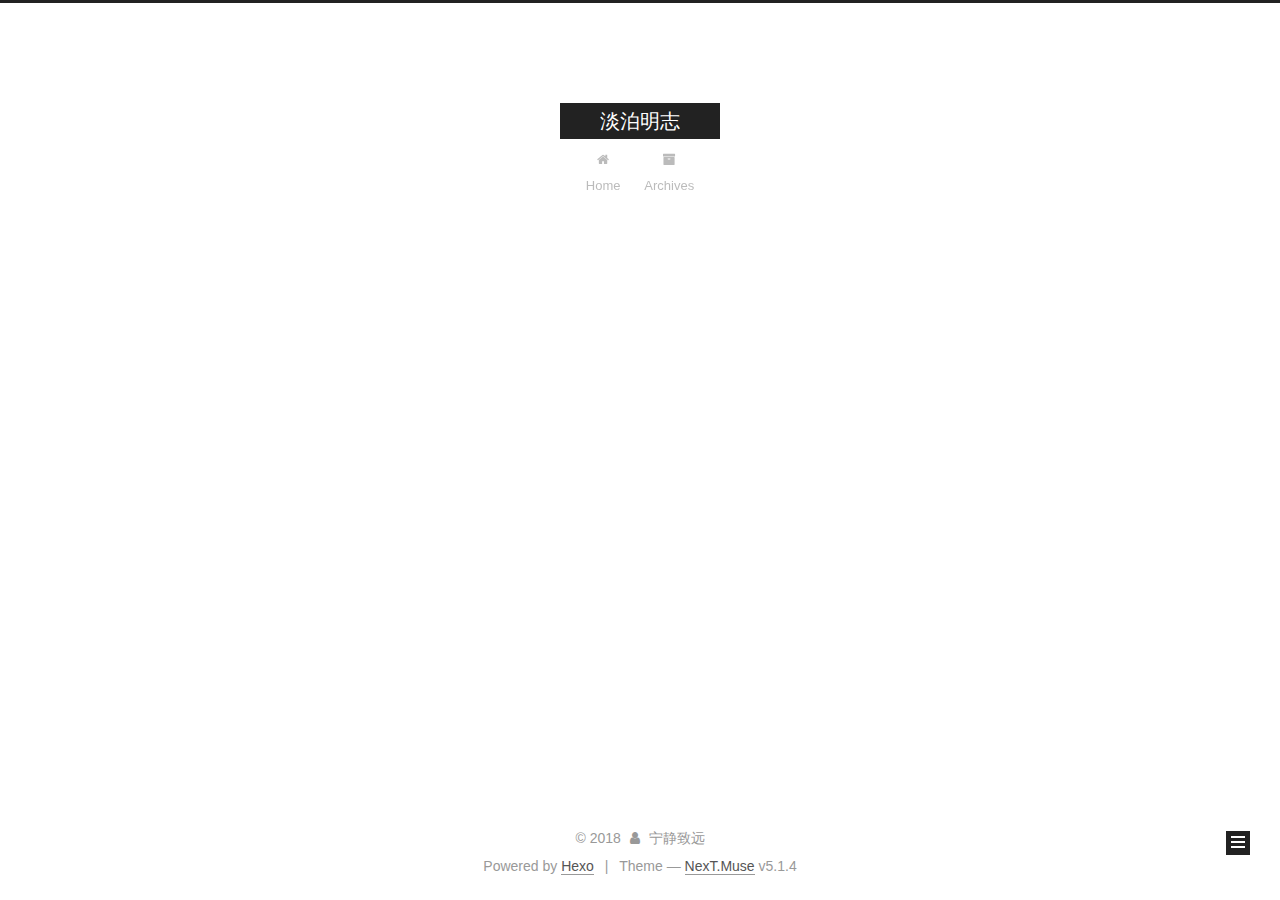
==== commit 3dc45d59: "Site updated: 2018-09-16 21:34:50" ====
--- a/index.html
+++ b/index.html
@@ -1,536 +1,616 @@
 <!DOCTYPE html>
-<html>
+
+
+
+  
+
+
+<html class="theme-next muse use-motion" lang="">
 <head>
-  <meta charset="utf-8">
-  
-  <meta name="renderer" content="webkit">
-  <meta http-equiv="X-UA-Compatible" content="IE=edge" >
-  <link rel="dns-prefetch" href="http://yoursite.com">
-  <title>Hexo</title>
-  <meta name="viewport" content="width=device-width, initial-scale=1, maximum-scale=1">
-  <meta property="og:type" content="website">
-<meta property="og:title" content="Hexo">
+  <meta charset="UTF-8"/>
+<meta http-equiv="X-UA-Compatible" content="IE=edge" />
+<meta name="viewport" content="width=device-width, initial-scale=1, maximum-scale=1"/>
+<meta name="theme-color" content="#222">
+
+
+
+
+
+
+
+
+
+<meta http-equiv="Cache-Control" content="no-transform" />
+<meta http-equiv="Cache-Control" content="no-siteapp" />
+
+
+
+
+
+
+
+
+
+
+
+
+
+
+
+
+  
+  
+  <link href="/lib/fancybox/source/jquery.fancybox.css?v=2.1.5" rel="stylesheet" type="text/css" />
+
+
+
+
+
+
+
+<link href="/lib/font-awesome/css/font-awesome.min.css?v=4.6.2" rel="stylesheet" type="text/css" />
+
+<link href="/css/main.css?v=5.1.4" rel="stylesheet" type="text/css" />
+
+
+  <link rel="apple-touch-icon" sizes="180x180" href="/images/apple-touch-icon-next.png?v=5.1.4">
+
+
+  <link rel="icon" type="image/png" sizes="32x32" href="/images/favicon-32x32-next.png?v=5.1.4">
+
+
+  <link rel="icon" type="image/png" sizes="16x16" href="/images/favicon-16x16-next.png?v=5.1.4">
+
+
+  <link rel="mask-icon" href="/images/logo.svg?v=5.1.4" color="#222">
+
+
+
+
+
+  <meta name="keywords" content="Hexo, NexT" />
+
+
+
+
+
+
+
+
+
+
+<meta property="og:type" content="website">
+<meta property="og:title" content="淡泊明志">
 <meta property="og:url" content="http://yoursite.com/index.html">
-<meta property="og:site_name" content="Hexo">
+<meta property="og:site_name" content="淡泊明志">
 <meta property="og:locale" content="default">
 <meta name="twitter:card" content="summary">
-<meta name="twitter:title" content="Hexo">
-  
-    <link rel="alternative" href="/atom.xml" title="Hexo" type="application/atom+xml">
-  
-  
-    <link rel="icon" href="/favicon.png">
-  
-  <link rel="stylesheet" type="text/css" href="/./main.0cf68a.css">
-  <style type="text/css">
-  
-    #container.show {
-      background: linear-gradient(200deg,#a0cfe4,#e8c37e);
+<meta name="twitter:title" content="淡泊明志">
+
+
+
+<script type="text/javascript" id="hexo.configurations">
+  var NexT = window.NexT || {};
+  var CONFIG = {
+    root: '/',
+    scheme: 'Muse',
+    version: '5.1.4',
+    sidebar: {"position":"left","display":"post","offset":12,"b2t":false,"scrollpercent":false,"onmobile":false},
+    fancybox: true,
+    tabs: true,
+    motion: {"enable":true,"async":false,"transition":{"post_block":"fadeIn","post_header":"slideDownIn","post_body":"slideDownIn","coll_header":"slideLeftIn","sidebar":"slideUpIn"}},
+    duoshuo: {
+      userId: '0',
+      author: 'Author'
+    },
+    algolia: {
+      applicationID: '',
+      apiKey: '',
+      indexName: '',
+      hits: {"per_page":10},
+      labels: {"input_placeholder":"Search for Posts","hits_empty":"We didn't find any results for the search: ${query}","hits_stats":"${hits} results found in ${time} ms"}
     }
-  </style>
-  
-
-  
+  };
+</script>
+
+
+
+  <link rel="canonical" href="http://yoursite.com/"/>
+
+
+
+
+
+  <title>淡泊明志</title>
+  
+
+
+
+
+
+
+
 
 </head>
 
-<body>
-  <div id="container" q-class="show:isCtnShow">
-    <canvas id="anm-canvas" class="anm-canvas"></canvas>
-    <div class="left-col" q-class="show:isShow">
-      
-<div class="overlay" style="background: #4d4d4d"></div>
-<div class="intrude-less">
-	<header id="header" class="inner">
-		<a href="/" class="profilepic">
-			<img src="" class="js-avatar">
-		</a>
-		<hgroup>
-		  <h1 class="header-author"><a href="/">John Doe</a></h1>
-		</hgroup>
-		
-
-		<nav class="header-menu">
-			<ul>
-			
-				<li><a href="/">主页</a></li>
-	        
-				<li><a href="/tags/随笔/">随笔</a></li>
-	        
-			</ul>
-		</nav>
-		<nav class="header-smart-menu">
-    		
-    			
-    			<a q-on="click: openSlider(e, 'innerArchive')" href="javascript:void(0)">所有文章</a>
-    			
-            
-    			
-    			<a q-on="click: openSlider(e, 'friends')" href="javascript:void(0)">友链</a>
-    			
-            
-    			
-    			<a q-on="click: openSlider(e, 'aboutme')" href="javascript:void(0)">关于我</a>
-    			
-            
-		</nav>
-		<nav class="header-nav">
-			<div class="social">
-				
-					<a class="github" target="_blank" href="#" title="github"><i class="icon-github"></i></a>
-		        
-					<a class="weibo" target="_blank" href="#" title="weibo"><i class="icon-weibo"></i></a>
-		        
-					<a class="rss" target="_blank" href="#" title="rss"><i class="icon-rss"></i></a>
-		        
-					<a class="zhihu" target="_blank" href="#" title="zhihu"><i class="icon-zhihu"></i></a>
-		        
-			</div>
-		</nav>
-	</header>		
+<body itemscope itemtype="http://schema.org/WebPage" lang="default">
+
+  
+  
+    
+  
+
+  <div class="container sidebar-position-left 
+  page-home">
+    <div class="headband"></div>
+
+    <header id="header" class="header" itemscope itemtype="http://schema.org/WPHeader">
+      <div class="header-inner"><div class="site-brand-wrapper">
+  <div class="site-meta ">
+    
+
+    <div class="custom-logo-site-title">
+      <a href="/"  class="brand" rel="start">
+        <span class="logo-line-before"><i></i></span>
+        <span class="site-title">淡泊明志</span>
+        <span class="logo-line-after"><i></i></span>
+      </a>
+    </div>
+      
+        <p class="site-subtitle"></p>
+      
+  </div>
+
+  <div class="site-nav-toggle">
+    <button>
+      <span class="btn-bar"></span>
+      <span class="btn-bar"></span>
+      <span class="btn-bar"></span>
+    </button>
+  </div>
 </div>
 
+<nav class="site-nav">
+  
+
+  
+    <ul id="menu" class="menu">
+      
+        
+        <li class="menu-item menu-item-home">
+          <a href="/" rel="section">
+            
+              <i class="menu-item-icon fa fa-fw fa-home"></i> <br />
+            
+            Home
+          </a>
+        </li>
+      
+        
+        <li class="menu-item menu-item-archives">
+          <a href="/archives/" rel="section">
+            
+              <i class="menu-item-icon fa fa-fw fa-archive"></i> <br />
+            
+            Archives
+          </a>
+        </li>
+      
+
+      
+    </ul>
+  
+
+  
+</nav>
+
+
+
+ </div>
+    </header>
+
+    <main id="main" class="main">
+      <div class="main-inner">
+        <div class="content-wrap">
+          <div id="content" class="content">
+            
+  <section id="posts" class="posts-expand">
+    
+      
+
+  
+
+  
+  
+  
+
+  <article class="post post-type-normal" itemscope itemtype="http://schema.org/Article">
+  
+  
+  
+  <div class="post-block">
+    <link itemprop="mainEntityOfPage" href="http://yoursite.com/2018/09/16/mongodb基本使用(1)/">
+
+    <span hidden itemprop="author" itemscope itemtype="http://schema.org/Person">
+      <meta itemprop="name" content="宁静致远">
+      <meta itemprop="description" content="">
+      <meta itemprop="image" content="/images/avatar.gif">
+    </span>
+
+    <span hidden itemprop="publisher" itemscope itemtype="http://schema.org/Organization">
+      <meta itemprop="name" content="淡泊明志">
+    </span>
+
+    
+      <header class="post-header">
+
+        
+        
+          <h1 class="post-title" itemprop="name headline">
+                
+                <a class="post-title-link" href="/2018/09/16/mongodb基本使用(1)/" itemprop="url">Untitled</a></h1>
+        
+
+        <div class="post-meta">
+          <span class="post-time">
+            
+              <span class="post-meta-item-icon">
+                <i class="fa fa-calendar-o"></i>
+              </span>
+              
+                <span class="post-meta-item-text">Posted on</span>
+              
+              <time title="Post created" itemprop="dateCreated datePublished" datetime="2018-09-16T21:33:06+08:00">
+                2018-09-16
+              </time>
+            
+
+            
+
+            
+          </span>
+
+          
+
+          
+            
+          
+
+          
+          
+
+          
+
+          
+
+          
+
+        </div>
+      </header>
+    
+
+    
+    
+    
+    <div class="post-body" itemprop="articleBody">
+
+      
+      
+
+      
+        
+          
+            
+          
+        
+      
     </div>
-    <div class="mid-col" q-class="show:isShow,hide:isShow|isFalse">
-      
-<nav id="mobile-nav">
-  	<div class="overlay js-overlay" style="background: #4d4d4d"></div>
-	<div class="btnctn js-mobile-btnctn">
-  		<div class="slider-trigger list" q-on="click: openSlider(e)"><i class="icon icon-sort"></i></div>
-	</div>
-	<div class="intrude-less">
-		<header id="header" class="inner">
-			<div class="profilepic">
-				<img src="" class="js-avatar">
-			</div>
-			<hgroup>
-			  <h1 class="header-author js-header-author">John Doe</h1>
-			</hgroup>
-			
-			
-			
-				
-			
-				
-			
-			
-			
-			<nav class="header-nav">
-				<div class="social">
-					
-						<a class="github" target="_blank" href="#" title="github"><i class="icon-github"></i></a>
-			        
-						<a class="weibo" target="_blank" href="#" title="weibo"><i class="icon-weibo"></i></a>
-			        
-						<a class="rss" target="_blank" href="#" title="rss"><i class="icon-rss"></i></a>
-			        
-						<a class="zhihu" target="_blank" href="#" title="zhihu"><i class="icon-zhihu"></i></a>
-			        
-				</div>
-			</nav>
-
-			<nav class="header-menu js-header-menu">
-				<ul style="width: 50%">
-				
-				
-					<li style="width: 50%"><a href="/">主页</a></li>
-		        
-					<li style="width: 50%"><a href="/tags/随笔/">随笔</a></li>
-		        
-				</ul>
-			</nav>
-		</header>				
-	</div>
-	<div class="mobile-mask" style="display:none" q-show="isShow"></div>
-</nav>
-
-      <div id="wrapper" class="body-wrap">
-        <div class="menu-l">
-          <div class="canvas-wrap">
-            <canvas data-colors="#eaeaea" data-sectionHeight="100" data-contentId="js-content" id="myCanvas1" class="anm-canvas"></canvas>
+    
+    
+    
+
+    
+
+    
+
+    
+
+    <footer class="post-footer">
+      
+
+      
+
+      
+
+      
+      
+        <div class="post-eof"></div>
+      
+    </footer>
+  </div>
+  
+  
+  
+  </article>
+
+
+    
+  </section>
+
+  
+
+
           </div>
-          <div id="js-content" class="content-ll">
-            
-  
-    <article id="post-测试" class="article article-type-post  article-index" itemscope itemprop="blogPost">
-  <div class="article-inner">
-    
-      <header class="article-header">
-        
-  
-    <h1 itemprop="name">
-      <a class="article-title" href="/2018/06/07/测试/">测试</a>
-    </h1>
-  
-
-        
-        <a href="/2018/06/07/测试/" class="archive-article-date">
-  	<time datetime="2018-06-07T04:14:04.000Z" itemprop="datePublished"><i class="icon-calendar icon"></i>2018-06-07</time>
-</a>
-        
-      </header>
-    
-    <div class="article-entry" itemprop="articleBody">
-      
-        
-      
-
-      
-    </div>
-    <div class="article-info article-info-index">
-      
-      
-      
-
-      
-        <p class="article-more-link">
-          <a class="article-more-a" href="/2018/06/07/测试/">展开全文 >></a>
-        </p>
-      
-
-      
-      <div class="clearfix"></div>
+          
+
+
+          
+
+        </div>
+        
+          
+  
+  <div class="sidebar-toggle">
+    <div class="sidebar-toggle-line-wrap">
+      <span class="sidebar-toggle-line sidebar-toggle-line-first"></span>
+      <span class="sidebar-toggle-line sidebar-toggle-line-middle"></span>
+      <span class="sidebar-toggle-line sidebar-toggle-line-last"></span>
     </div>
   </div>
-</article>
-
-<aside class="wrap-side-operation">
-    <div class="mod-side-operation">
-        
-        <div class="jump-container" id="js-jump-container" style="display:none;">
-            <a href="javascript:void(0)" class="mod-side-operation__jump-to-top">
-                <i class="icon-font icon-back"></i>
-            </a>
-            <div id="js-jump-plan-container" class="jump-plan-container" style="top: -11px;">
-                <i class="icon-font icon-plane jump-plane"></i>
-            </div>
+
+  <aside id="sidebar" class="sidebar">
+    
+    <div class="sidebar-inner">
+
+      
+
+      
+
+      <section class="site-overview-wrap sidebar-panel sidebar-panel-active">
+        <div class="site-overview">
+          <div class="site-author motion-element" itemprop="author" itemscope itemtype="http://schema.org/Person">
+            
+              <p class="site-author-name" itemprop="name">宁静致远</p>
+              <p class="site-description motion-element" itemprop="description"></p>
+          </div>
+
+          <nav class="site-state motion-element">
+
+            
+              <div class="site-state-item site-state-posts">
+              
+                <a href="/archives/">
+              
+                  <span class="site-state-item-count">1</span>
+                  <span class="site-state-item-name">posts</span>
+                </a>
+              </div>
+            
+
+            
+
+            
+              
+              
+              <div class="site-state-item site-state-tags">
+                
+                  <span class="site-state-item-count">1</span>
+                  <span class="site-state-item-name">tags</span>
+                
+              </div>
+            
+
+          </nav>
+
+          
+
+          
+
+          
+          
+
+          
+          
+
+          
+
         </div>
-        
-        
+      </section>
+
+      
+
+      
+
     </div>
-</aside>
-
-
-
-
-  
-    <article id="post-hello-world" class="article article-type-post  article-index" itemscope itemprop="blogPost">
-  <div class="article-inner">
-    
-      <header class="article-header">
-        
-  
-    <h1 itemprop="name">
-      <a class="article-title" href="/2018/06/07/hello-world/">Hello World</a>
-    </h1>
-  
-
-        
-        <a href="/2018/06/07/hello-world/" class="archive-article-date">
-  	<time datetime="2018-06-07T03:25:36.132Z" itemprop="datePublished"><i class="icon-calendar icon"></i>2018-06-07</time>
-</a>
-        
-      </header>
-    
-    <div class="article-entry" itemprop="articleBody">
-      
-        <p>Welcome to <a href="https://hexo.io/" target="_blank" rel="noopener">Hexo</a>! This is your very first post. Check <a href="https://hexo.io/docs/" target="_blank" rel="noopener">documentation</a> for more info. If you get any problems when using Hexo, you can find the answer in <a href="https://hexo.io/docs/troubleshooting.html" target="_blank" rel="noopener">troubleshooting</a> or you can ask me on <a href="https://github.com/hexojs/hexo/issues" target="_blank" rel="noopener">GitHub</a>.</p>
-<h2 id="Quick-Start"><a href="#Quick-Start" class="headerlink" title="Quick Start"></a>Quick Start</h2><h3 id="Create-a-new-post"><a href="#Create-a-new-post" class="headerlink" title="Create a new post"></a>Create a new post</h3><figure class="highlight bash"><table><tr><td class="gutter"><pre><span class="line">1</span><br></pre></td><td class="code"><pre><span class="line">$ hexo new <span class="string">"My New Post"</span></span><br></pre></td></tr></table></figure>
-<p>More info: <a href="https://hexo.io/docs/writing.html" target="_blank" rel="noopener">Writing</a></p>
-<h3 id="Run-server"><a href="#Run-server" class="headerlink" title="Run server"></a>Run server</h3><figure class="highlight bash"><table><tr><td class="gutter"><pre><span class="line">1</span><br></pre></td><td class="code"><pre><span class="line">$ hexo server</span><br></pre></td></tr></table></figure>
-<p>More info: <a href="https://hexo.io/docs/server.html" target="_blank" rel="noopener">Server</a></p>
-<h3 id="Generate-static-files"><a href="#Generate-static-files" class="headerlink" title="Generate static files"></a>Generate static files</h3><figure class="highlight bash"><table><tr><td class="gutter"><pre><span class="line">1</span><br></pre></td><td class="code"><pre><span class="line">$ hexo generate</span><br></pre></td></tr></table></figure>
-<p>More info: <a href="https://hexo.io/docs/generating.html" target="_blank" rel="noopener">Generating</a></p>
-<h3 id="Deploy-to-remote-sites"><a href="#Deploy-to-remote-sites" class="headerlink" title="Deploy to remote sites"></a>Deploy to remote sites</h3><figure class="highlight bash"><table><tr><td class="gutter"><pre><span class="line">1</span><br></pre></td><td class="code"><pre><span class="line">$ hexo deploy</span><br></pre></td></tr></table></figure>
-<p>More info: <a href="https://hexo.io/docs/deployment.html" target="_blank" rel="noopener">Deployment</a></p>
-
-      
-
-      
-    </div>
-    <div class="article-info article-info-index">
-      
-      
-      
-
-      
-        <p class="article-more-link">
-          <a class="article-more-a" href="/2018/06/07/hello-world/">展开全文 >></a>
-        </p>
-      
-
-      
-      <div class="clearfix"></div>
-    </div>
+  </aside>
+
+
+        
+      </div>
+    </main>
+
+    <footer id="footer" class="footer">
+      <div class="footer-inner">
+        <div class="copyright">&copy; <span itemprop="copyrightYear">2018</span>
+  <span class="with-love">
+    <i class="fa fa-user"></i>
+  </span>
+  <span class="author" itemprop="copyrightHolder">宁静致远</span>
+
+  
+</div>
+
+
+  <div class="powered-by">Powered by <a class="theme-link" target="_blank" href="https://hexo.io">Hexo</a></div>
+
+
+
+  <span class="post-meta-divider">|</span>
+
+
+
+  <div class="theme-info">Theme &mdash; <a class="theme-link" target="_blank" href="https://github.com/iissnan/hexo-theme-next">NexT.Muse</a> v5.1.4</div>
+
+
+
+
+        
+
+
+
+
+
+
+
+        
+      </div>
+    </footer>
+
+    
+      <div class="back-to-top">
+        <i class="fa fa-arrow-up"></i>
+        
+      </div>
+    
+
+    
+
   </div>
-</article>
-
-<aside class="wrap-side-operation">
-    <div class="mod-side-operation">
-        
-        <div class="jump-container" id="js-jump-container" style="display:none;">
-            <a href="javascript:void(0)" class="mod-side-operation__jump-to-top">
-                <i class="icon-font icon-back"></i>
-            </a>
-            <div id="js-jump-plan-container" class="jump-plan-container" style="top: -11px;">
-                <i class="icon-font icon-plane jump-plane"></i>
-            </div>
-        </div>
-        
-        
-    </div>
-</aside>
-
-
-
-
-  
-  
-
-
-          </div>
-        </div>
-      </div>
-      <footer id="footer">
-  <div class="outer">
-    <div id="footer-info">
-    	<div class="footer-left">
-    		&copy; 2018 John Doe
-    	</div>
-      	<div class="footer-right">
-      		<a href="http://hexo.io/" target="_blank">Hexo</a>  Theme <a href="https://github.com/litten/hexo-theme-yilia" target="_blank">Yilia</a> by Litten
-      	</div>
-    </div>
-  </div>
-</footer>
-    </div>
-    <script>
-	var yiliaConfig = {
-		mathjax: false,
-		isHome: true,
-		isPost: false,
-		isArchive: false,
-		isTag: false,
-		isCategory: false,
-		open_in_new: false,
-		toc_hide_index: true,
-		root: "/",
-		innerArchive: true,
-		showTags: false
-	}
+
+  
+
+<script type="text/javascript">
+  if (Object.prototype.toString.call(window.Promise) !== '[object Function]') {
+    window.Promise = null;
+  }
 </script>
 
-<script>!function(t){function n(e){if(r[e])return r[e].exports;var i=r[e]={exports:{},id:e,loaded:!1};return t[e].call(i.exports,i,i.exports,n),i.loaded=!0,i.exports}var r={};n.m=t,n.c=r,n.p="./",n(0)}([function(t,n,r){r(195),t.exports=r(191)},function(t,n,r){var e=r(3),i=r(52),o=r(27),u=r(28),c=r(53),f="prototype",a=function(t,n,r){var s,l,h,v,p=t&a.F,d=t&a.G,y=t&a.S,g=t&a.P,b=t&a.B,m=d?e:y?e[n]||(e[n]={}):(e[n]||{})[f],x=d?i:i[n]||(i[n]={}),w=x[f]||(x[f]={});d&&(r=n);for(s in r)l=!p&&m&&void 0!==m[s],h=(l?m:r)[s],v=b&&l?c(h,e):g&&"function"==typeof h?c(Function.call,h):h,m&&u(m,s,h,t&a.U),x[s]!=h&&o(x,s,v),g&&w[s]!=h&&(w[s]=h)};e.core=i,a.F=1,a.G=2,a.S=4,a.P=8,a.B=16,a.W=32,a.U=64,a.R=128,t.exports=a},function(t,n,r){var e=r(6);t.exports=function(t){if(!e(t))throw TypeError(t+" is not an object!");return t}},function(t,n){var r=t.exports="undefined"!=typeof window&&window.Math==Math?window:"undefined"!=typeof self&&self.Math==Math?self:Function("return this")();"number"==typeof __g&&(__g=r)},function(t,n){t.exports=function(t){try{return!!t()}catch(t){return!0}}},function(t,n){var r=t.exports="undefined"!=typeof window&&window.Math==Math?window:"undefined"!=typeof self&&self.Math==Math?self:Function("return this")();"number"==typeof __g&&(__g=r)},function(t,n){t.exports=function(t){return"object"==typeof t?null!==t:"function"==typeof t}},function(t,n,r){var e=r(126)("wks"),i=r(76),o=r(3).Symbol,u="function"==typeof o;(t.exports=function(t){return e[t]||(e[t]=u&&o[t]||(u?o:i)("Symbol."+t))}).store=e},function(t,n){var r={}.hasOwnProperty;t.exports=function(t,n){return r.call(t,n)}},function(t,n,r){var e=r(94),i=r(33);t.exports=function(t){return e(i(t))}},function(t,n,r){t.exports=!r(4)(function(){return 7!=Object.defineProperty({},"a",{get:function(){return 7}}).a})},function(t,n,r){var e=r(2),i=r(167),o=r(50),u=Object.defineProperty;n.f=r(10)?Object.defineProperty:function(t,n,r){if(e(t),n=o(n,!0),e(r),i)try{return u(t,n,r)}catch(t){}if("get"in r||"set"in r)throw TypeError("Accessors not supported!");return"value"in r&&(t[n]=r.value),t}},function(t,n,r){t.exports=!r(18)(function(){return 7!=Object.defineProperty({},"a",{get:function(){return 7}}).a})},function(t,n,r){var e=r(14),i=r(22);t.exports=r(12)?function(t,n,r){return e.f(t,n,i(1,r))}:function(t,n,r){return t[n]=r,t}},function(t,n,r){var e=r(20),i=r(58),o=r(42),u=Object.defineProperty;n.f=r(12)?Object.defineProperty:function(t,n,r){if(e(t),n=o(n,!0),e(r),i)try{return u(t,n,r)}catch(t){}if("get"in r||"set"in r)throw TypeError("Accessors not supported!");return"value"in r&&(t[n]=r.value),t}},function(t,n,r){var e=r(40)("wks"),i=r(23),o=r(5).Symbol,u="function"==typeof o;(t.exports=function(t){return e[t]||(e[t]=u&&o[t]||(u?o:i)("Symbol."+t))}).store=e},function(t,n,r){var e=r(67),i=Math.min;t.exports=function(t){return t>0?i(e(t),9007199254740991):0}},function(t,n,r){var e=r(46);t.exports=function(t){return Object(e(t))}},function(t,n){t.exports=function(t){try{return!!t()}catch(t){return!0}}},function(t,n,r){var e=r(63),i=r(34);t.exports=Object.keys||function(t){return e(t,i)}},function(t,n,r){var e=r(21);t.exports=function(t){if(!e(t))throw TypeError(t+" is not an object!");return t}},function(t,n){t.exports=function(t){return"object"==typeof t?null!==t:"function"==typeof t}},function(t,n){t.exports=function(t,n){return{enumerable:!(1&t),configurable:!(2&t),writable:!(4&t),value:n}}},function(t,n){var r=0,e=Math.random();t.exports=function(t){return"Symbol(".concat(void 0===t?"":t,")_",(++r+e).toString(36))}},function(t,n){var r={}.hasOwnProperty;t.exports=function(t,n){return r.call(t,n)}},function(t,n){var r=t.exports={version:"2.4.0"};"number"==typeof __e&&(__e=r)},function(t,n){t.exports=function(t){if("function"!=typeof t)throw TypeError(t+" is not a function!");return t}},function(t,n,r){var e=r(11),i=r(66);t.exports=r(10)?function(t,n,r){return e.f(t,n,i(1,r))}:function(t,n,r){return t[n]=r,t}},function(t,n,r){var e=r(3),i=r(27),o=r(24),u=r(76)("src"),c="toString",f=Function[c],a=(""+f).split(c);r(52).inspectSource=function(t){return f.call(t)},(t.exports=function(t,n,r,c){var f="function"==typeof r;f&&(o(r,"name")||i(r,"name",n)),t[n]!==r&&(f&&(o(r,u)||i(r,u,t[n]?""+t[n]:a.join(String(n)))),t===e?t[n]=r:c?t[n]?t[n]=r:i(t,n,r):(delete t[n],i(t,n,r)))})(Function.prototype,c,function(){return"function"==typeof this&&this[u]||f.call(this)})},function(t,n,r){var e=r(1),i=r(4),o=r(46),u=function(t,n,r,e){var i=String(o(t)),u="<"+n;return""!==r&&(u+=" "+r+'="'+String(e).replace(/"/g,"&quot;")+'"'),u+">"+i+"</"+n+">"};t.exports=function(t,n){var r={};r[t]=n(u),e(e.P+e.F*i(function(){var n=""[t]('"');return n!==n.toLowerCase()||n.split('"').length>3}),"String",r)}},function(t,n,r){var e=r(115),i=r(46);t.exports=function(t){return e(i(t))}},function(t,n,r){var e=r(116),i=r(66),o=r(30),u=r(50),c=r(24),f=r(167),a=Object.getOwnPropertyDescriptor;n.f=r(10)?a:function(t,n){if(t=o(t),n=u(n,!0),f)try{return a(t,n)}catch(t){}if(c(t,n))return i(!e.f.call(t,n),t[n])}},function(t,n,r){var e=r(24),i=r(17),o=r(145)("IE_PROTO"),u=Object.prototype;t.exports=Object.getPrototypeOf||function(t){return t=i(t),e(t,o)?t[o]:"function"==typeof t.constructor&&t instanceof t.constructor?t.constructor.prototype:t instanceof Object?u:null}},function(t,n){t.exports=function(t){if(void 0==t)throw TypeError("Can't call method on  "+t);return t}},function(t,n){t.exports="constructor,hasOwnProperty,isPrototypeOf,propertyIsEnumerable,toLocaleString,toString,valueOf".split(",")},function(t,n){t.exports={}},function(t,n){t.exports=!0},function(t,n){n.f={}.propertyIsEnumerable},function(t,n,r){var e=r(14).f,i=r(8),o=r(15)("toStringTag");t.exports=function(t,n,r){t&&!i(t=r?t:t.prototype,o)&&e(t,o,{configurable:!0,value:n})}},function(t,n,r){var e=r(40)("keys"),i=r(23);t.exports=function(t){return e[t]||(e[t]=i(t))}},function(t,n,r){var e=r(5),i="__core-js_shared__",o=e[i]||(e[i]={});t.exports=function(t){return o[t]||(o[t]={})}},function(t,n){var r=Math.ceil,e=Math.floor;t.exports=function(t){return isNaN(t=+t)?0:(t>0?e:r)(t)}},function(t,n,r){var e=r(21);t.exports=function(t,n){if(!e(t))return t;var r,i;if(n&&"function"==typeof(r=t.toString)&&!e(i=r.call(t)))return i;if("function"==typeof(r=t.valueOf)&&!e(i=r.call(t)))return i;if(!n&&"function"==typeof(r=t.toString)&&!e(i=r.call(t)))return i;throw TypeError("Can't convert object to primitive value")}},function(t,n,r){var e=r(5),i=r(25),o=r(36),u=r(44),c=r(14).f;t.exports=function(t){var n=i.Symbol||(i.Symbol=o?{}:e.Symbol||{});"_"==t.charAt(0)||t in n||c(n,t,{value:u.f(t)})}},function(t,n,r){n.f=r(15)},function(t,n){var r={}.toString;t.exports=function(t){return r.call(t).slice(8,-1)}},function(t,n){t.exports=function(t){if(void 0==t)throw TypeError("Can't call method on  "+t);return t}},function(t,n,r){var e=r(4);t.exports=function(t,n){return!!t&&e(function(){n?t.call(null,function(){},1):t.call(null)})}},function(t,n,r){var e=r(53),i=r(115),o=r(17),u=r(16),c=r(203);t.exports=function(t,n){var r=1==t,f=2==t,a=3==t,s=4==t,l=6==t,h=5==t||l,v=n||c;return function(n,c,p){for(var d,y,g=o(n),b=i(g),m=e(c,p,3),x=u(b.length),w=0,S=r?v(n,x):f?v(n,0):void 0;x>w;w++)if((h||w in b)&&(d=b[w],y=m(d,w,g),t))if(r)S[w]=y;else if(y)switch(t){case 3:return!0;case 5:return d;case 6:return w;case 2:S.push(d)}else if(s)return!1;return l?-1:a||s?s:S}}},function(t,n,r){var e=r(1),i=r(52),o=r(4);t.exports=function(t,n){var r=(i.Object||{})[t]||Object[t],u={};u[t]=n(r),e(e.S+e.F*o(function(){r(1)}),"Object",u)}},function(t,n,r){var e=r(6);t.exports=function(t,n){if(!e(t))return t;var r,i;if(n&&"function"==typeof(r=t.toString)&&!e(i=r.call(t)))return i;if("function"==typeof(r=t.valueOf)&&!e(i=r.call(t)))return i;if(!n&&"function"==typeof(r=t.toString)&&!e(i=r.call(t)))return i;throw TypeError("Can't convert object to primitive value")}},function(t,n,r){var e=r(5),i=r(25),o=r(91),u=r(13),c="prototype",f=function(t,n,r){var a,s,l,h=t&f.F,v=t&f.G,p=t&f.S,d=t&f.P,y=t&f.B,g=t&f.W,b=v?i:i[n]||(i[n]={}),m=b[c],x=v?e:p?e[n]:(e[n]||{})[c];v&&(r=n);for(a in r)(s=!h&&x&&void 0!==x[a])&&a in b||(l=s?x[a]:r[a],b[a]=v&&"function"!=typeof x[a]?r[a]:y&&s?o(l,e):g&&x[a]==l?function(t){var n=function(n,r,e){if(this instanceof t){switch(arguments.length){case 0:return new t;case 1:return new t(n);case 2:return new t(n,r)}return new t(n,r,e)}return t.apply(this,arguments)};return n[c]=t[c],n}(l):d&&"function"==typeof l?o(Function.call,l):l,d&&((b.virtual||(b.virtual={}))[a]=l,t&f.R&&m&&!m[a]&&u(m,a,l)))};f.F=1,f.G=2,f.S=4,f.P=8,f.B=16,f.W=32,f.U=64,f.R=128,t.exports=f},function(t,n){var r=t.exports={version:"2.4.0"};"number"==typeof __e&&(__e=r)},function(t,n,r){var e=r(26);t.exports=function(t,n,r){if(e(t),void 0===n)return t;switch(r){case 1:return function(r){return t.call(n,r)};case 2:return function(r,e){return t.call(n,r,e)};case 3:return function(r,e,i){return t.call(n,r,e,i)}}return function(){return t.apply(n,arguments)}}},function(t,n,r){var e=r(183),i=r(1),o=r(126)("metadata"),u=o.store||(o.store=new(r(186))),c=function(t,n,r){var i=u.get(t);if(!i){if(!r)return;u.set(t,i=new e)}var o=i.get(n);if(!o){if(!r)return;i.set(n,o=new e)}return o},f=function(t,n,r){var e=c(n,r,!1);return void 0!==e&&e.has(t)},a=function(t,n,r){var e=c(n,r,!1);return void 0===e?void 0:e.get(t)},s=function(t,n,r,e){c(r,e,!0).set(t,n)},l=function(t,n){var r=c(t,n,!1),e=[];return r&&r.forEach(function(t,n){e.push(n)}),e},h=function(t){return void 0===t||"symbol"==typeof t?t:String(t)},v=function(t){i(i.S,"Reflect",t)};t.exports={store:u,map:c,has:f,get:a,set:s,keys:l,key:h,exp:v}},function(t,n,r){"use strict";if(r(10)){var e=r(69),i=r(3),o=r(4),u=r(1),c=r(127),f=r(152),a=r(53),s=r(68),l=r(66),h=r(27),v=r(73),p=r(67),d=r(16),y=r(75),g=r(50),b=r(24),m=r(180),x=r(114),w=r(6),S=r(17),_=r(137),O=r(70),E=r(32),P=r(71).f,j=r(154),F=r(76),M=r(7),A=r(48),N=r(117),T=r(146),I=r(155),k=r(80),L=r(123),R=r(74),C=r(130),D=r(160),U=r(11),W=r(31),G=U.f,B=W.f,V=i.RangeError,z=i.TypeError,q=i.Uint8Array,K="ArrayBuffer",J="Shared"+K,Y="BYTES_PER_ELEMENT",H="prototype",$=Array[H],X=f.ArrayBuffer,Q=f.DataView,Z=A(0),tt=A(2),nt=A(3),rt=A(4),et=A(5),it=A(6),ot=N(!0),ut=N(!1),ct=I.values,ft=I.keys,at=I.entries,st=$.lastIndexOf,lt=$.reduce,ht=$.reduceRight,vt=$.join,pt=$.sort,dt=$.slice,yt=$.toString,gt=$.toLocaleString,bt=M("iterator"),mt=M("toStringTag"),xt=F("typed_constructor"),wt=F("def_constructor"),St=c.CONSTR,_t=c.TYPED,Ot=c.VIEW,Et="Wrong length!",Pt=A(1,function(t,n){return Tt(T(t,t[wt]),n)}),jt=o(function(){return 1===new q(new Uint16Array([1]).buffer)[0]}),Ft=!!q&&!!q[H].set&&o(function(){new q(1).set({})}),Mt=function(t,n){if(void 0===t)throw z(Et);var r=+t,e=d(t);if(n&&!m(r,e))throw V(Et);return e},At=function(t,n){var r=p(t);if(r<0||r%n)throw V("Wrong offset!");return r},Nt=function(t){if(w(t)&&_t in t)return t;throw z(t+" is not a typed array!")},Tt=function(t,n){if(!(w(t)&&xt in t))throw z("It is not a typed array constructor!");return new t(n)},It=function(t,n){return kt(T(t,t[wt]),n)},kt=function(t,n){for(var r=0,e=n.length,i=Tt(t,e);e>r;)i[r]=n[r++];return i},Lt=function(t,n,r){G(t,n,{get:function(){return this._d[r]}})},Rt=function(t){var n,r,e,i,o,u,c=S(t),f=arguments.length,s=f>1?arguments[1]:void 0,l=void 0!==s,h=j(c);if(void 0!=h&&!_(h)){for(u=h.call(c),e=[],n=0;!(o=u.next()).done;n++)e.push(o.value);c=e}for(l&&f>2&&(s=a(s,arguments[2],2)),n=0,r=d(c.length),i=Tt(this,r);r>n;n++)i[n]=l?s(c[n],n):c[n];return i},Ct=function(){for(var t=0,n=arguments.length,r=Tt(this,n);n>t;)r[t]=arguments[t++];return r},Dt=!!q&&o(function(){gt.call(new q(1))}),Ut=function(){return gt.apply(Dt?dt.call(Nt(this)):Nt(this),arguments)},Wt={copyWithin:function(t,n){return D.call(Nt(this),t,n,arguments.length>2?arguments[2]:void 0)},every:function(t){return rt(Nt(this),t,arguments.length>1?arguments[1]:void 0)},fill:function(t){return C.apply(Nt(this),arguments)},filter:function(t){return It(this,tt(Nt(this),t,arguments.length>1?arguments[1]:void 0))},find:function(t){return et(Nt(this),t,arguments.length>1?arguments[1]:void 0)},findIndex:function(t){return it(Nt(this),t,arguments.length>1?arguments[1]:void 0)},forEach:function(t){Z(Nt(this),t,arguments.length>1?arguments[1]:void 0)},indexOf:function(t){return ut(Nt(this),t,arguments.length>1?arguments[1]:void 0)},includes:function(t){return ot(Nt(this),t,arguments.length>1?arguments[1]:void 0)},join:function(t){return vt.apply(Nt(this),arguments)},lastIndexOf:function(t){return st.apply(Nt(this),arguments)},map:function(t){return Pt(Nt(this),t,arguments.length>1?arguments[1]:void 0)},reduce:function(t){return lt.apply(Nt(this),arguments)},reduceRight:function(t){return ht.apply(Nt(this),arguments)},reverse:function(){for(var t,n=this,r=Nt(n).length,e=Math.floor(r/2),i=0;i<e;)t=n[i],n[i++]=n[--r],n[r]=t;return n},some:function(t){return nt(Nt(this),t,arguments.length>1?arguments[1]:void 0)},sort:function(t){return pt.call(Nt(this),t)},subarray:function(t,n){var r=Nt(this),e=r.length,i=y(t,e);return new(T(r,r[wt]))(r.buffer,r.byteOffset+i*r.BYTES_PER_ELEMENT,d((void 0===n?e:y(n,e))-i))}},Gt=function(t,n){return It(this,dt.call(Nt(this),t,n))},Bt=function(t){Nt(this);var n=At(arguments[1],1),r=this.length,e=S(t),i=d(e.length),o=0;if(i+n>r)throw V(Et);for(;o<i;)this[n+o]=e[o++]},Vt={entries:function(){return at.call(Nt(this))},keys:function(){return ft.call(Nt(this))},values:function(){return ct.call(Nt(this))}},zt=function(t,n){return w(t)&&t[_t]&&"symbol"!=typeof n&&n in t&&String(+n)==String(n)},qt=function(t,n){return zt(t,n=g(n,!0))?l(2,t[n]):B(t,n)},Kt=function(t,n,r){return!(zt(t,n=g(n,!0))&&w(r)&&b(r,"value"))||b(r,"get")||b(r,"set")||r.configurable||b(r,"writable")&&!r.writable||b(r,"enumerable")&&!r.enumerable?G(t,n,r):(t[n]=r.value,t)};St||(W.f=qt,U.f=Kt),u(u.S+u.F*!St,"Object",{getOwnPropertyDescriptor:qt,defineProperty:Kt}),o(function(){yt.call({})})&&(yt=gt=function(){return vt.call(this)});var Jt=v({},Wt);v(Jt,Vt),h(Jt,bt,Vt.values),v(Jt,{slice:Gt,set:Bt,constructor:function(){},toString:yt,toLocaleString:Ut}),Lt(Jt,"buffer","b"),Lt(Jt,"byteOffset","o"),Lt(Jt,"byteLength","l"),Lt(Jt,"length","e"),G(Jt,mt,{get:function(){return this[_t]}}),t.exports=function(t,n,r,f){f=!!f;var a=t+(f?"Clamped":"")+"Array",l="Uint8Array"!=a,v="get"+t,p="set"+t,y=i[a],g=y||{},b=y&&E(y),m=!y||!c.ABV,S={},_=y&&y[H],j=function(t,r){var e=t._d;return e.v[v](r*n+e.o,jt)},F=function(t,r,e){var i=t._d;f&&(e=(e=Math.round(e))<0?0:e>255?255:255&e),i.v[p](r*n+i.o,e,jt)},M=function(t,n){G(t,n,{get:function(){return j(this,n)},set:function(t){return F(this,n,t)},enumerable:!0})};m?(y=r(function(t,r,e,i){s(t,y,a,"_d");var o,u,c,f,l=0,v=0;if(w(r)){if(!(r instanceof X||(f=x(r))==K||f==J))return _t in r?kt(y,r):Rt.call(y,r);o=r,v=At(e,n);var p=r.byteLength;if(void 0===i){if(p%n)throw V(Et);if((u=p-v)<0)throw V(Et)}else if((u=d(i)*n)+v>p)throw V(Et);c=u/n}else c=Mt(r,!0),u=c*n,o=new X(u);for(h(t,"_d",{b:o,o:v,l:u,e:c,v:new Q(o)});l<c;)M(t,l++)}),_=y[H]=O(Jt),h(_,"constructor",y)):L(function(t){new y(null),new y(t)},!0)||(y=r(function(t,r,e,i){s(t,y,a);var o;return w(r)?r instanceof X||(o=x(r))==K||o==J?void 0!==i?new g(r,At(e,n),i):void 0!==e?new g(r,At(e,n)):new g(r):_t in r?kt(y,r):Rt.call(y,r):new g(Mt(r,l))}),Z(b!==Function.prototype?P(g).concat(P(b)):P(g),function(t){t in y||h(y,t,g[t])}),y[H]=_,e||(_.constructor=y));var A=_[bt],N=!!A&&("values"==A.name||void 0==A.name),T=Vt.values;h(y,xt,!0),h(_,_t,a),h(_,Ot,!0),h(_,wt,y),(f?new y(1)[mt]==a:mt in _)||G(_,mt,{get:function(){return a}}),S[a]=y,u(u.G+u.W+u.F*(y!=g),S),u(u.S,a,{BYTES_PER_ELEMENT:n,from:Rt,of:Ct}),Y in _||h(_,Y,n),u(u.P,a,Wt),R(a),u(u.P+u.F*Ft,a,{set:Bt}),u(u.P+u.F*!N,a,Vt),u(u.P+u.F*(_.toString!=yt),a,{toString:yt}),u(u.P+u.F*o(function(){new y(1).slice()}),a,{slice:Gt}),u(u.P+u.F*(o(function(){return[1,2].toLocaleString()!=new y([1,2]).toLocaleString()})||!o(function(){_.toLocaleString.call([1,2])})),a,{toLocaleString:Ut}),k[a]=N?A:T,e||N||h(_,bt,T)}}else t.exports=function(){}},function(t,n){var r={}.toString;t.exports=function(t){return r.call(t).slice(8,-1)}},function(t,n,r){var e=r(21),i=r(5).document,o=e(i)&&e(i.createElement);t.exports=function(t){return o?i.createElement(t):{}}},function(t,n,r){t.exports=!r(12)&&!r(18)(function(){return 7!=Object.defineProperty(r(57)("div"),"a",{get:function(){return 7}}).a})},function(t,n,r){"use strict";var e=r(36),i=r(51),o=r(64),u=r(13),c=r(8),f=r(35),a=r(96),s=r(38),l=r(103),h=r(15)("iterator"),v=!([].keys&&"next"in[].keys()),p="keys",d="values",y=function(){return this};t.exports=function(t,n,r,g,b,m,x){a(r,n,g);var w,S,_,O=function(t){if(!v&&t in F)return F[t];switch(t){case p:case d:return function(){return new r(this,t)}}return function(){return new r(this,t)}},E=n+" Iterator",P=b==d,j=!1,F=t.prototype,M=F[h]||F["@@iterator"]||b&&F[b],A=M||O(b),N=b?P?O("entries"):A:void 0,T="Array"==n?F.entries||M:M;if(T&&(_=l(T.call(new t)))!==Object.prototype&&(s(_,E,!0),e||c(_,h)||u(_,h,y)),P&&M&&M.name!==d&&(j=!0,A=function(){return M.call(this)}),e&&!x||!v&&!j&&F[h]||u(F,h,A),f[n]=A,f[E]=y,b)if(w={values:P?A:O(d),keys:m?A:O(p),entries:N},x)for(S in w)S in F||o(F,S,w[S]);else i(i.P+i.F*(v||j),n,w);return w}},function(t,n,r){var e=r(20),i=r(100),o=r(34),u=r(39)("IE_PROTO"),c=function(){},f="prototype",a=function(){var t,n=r(57)("iframe"),e=o.length;for(n.style.display="none",r(93).appendChild(n),n.src="javascript:",t=n.contentWindow.document,t.open(),t.write("<script>document.F=Object<\/script>"),t.close(),a=t.F;e--;)delete a[f][o[e]];return a()};t.exports=Object.create||function(t,n){var r;return null!==t?(c[f]=e(t),r=new c,c[f]=null,r[u]=t):r=a(),void 0===n?r:i(r,n)}},function(t,n,r){var e=r(63),i=r(34).concat("length","prototype");n.f=Object.getOwnPropertyNames||function(t){return e(t,i)}},function(t,n){n.f=Object.getOwnPropertySymbols},function(t,n,r){var e=r(8),i=r(9),o=r(90)(!1),u=r(39)("IE_PROTO");t.exports=function(t,n){var r,c=i(t),f=0,a=[];for(r in c)r!=u&&e(c,r)&&a.push(r);for(;n.length>f;)e(c,r=n[f++])&&(~o(a,r)||a.push(r));return a}},function(t,n,r){t.exports=r(13)},function(t,n,r){var e=r(76)("meta"),i=r(6),o=r(24),u=r(11).f,c=0,f=Object.isExtensible||function(){return!0},a=!r(4)(function(){return f(Object.preventExtensions({}))}),s=function(t){u(t,e,{value:{i:"O"+ ++c,w:{}}})},l=function(t,n){if(!i(t))return"symbol"==typeof t?t:("string"==typeof t?"S":"P")+t;if(!o(t,e)){if(!f(t))return"F";if(!n)return"E";s(t)}return t[e].i},h=function(t,n){if(!o(t,e)){if(!f(t))return!0;if(!n)return!1;s(t)}return t[e].w},v=function(t){return a&&p.NEED&&f(t)&&!o(t,e)&&s(t),t},p=t.exports={KEY:e,NEED:!1,fastKey:l,getWeak:h,onFreeze:v}},function(t,n){t.exports=function(t,n){return{enumerable:!(1&t),configurable:!(2&t),writable:!(4&t),value:n}}},function(t,n){var r=Math.ceil,e=Math.floor;t.exports=function(t){return isNaN(t=+t)?0:(t>0?e:r)(t)}},function(t,n){t.exports=function(t,n,r,e){if(!(t instanceof n)||void 0!==e&&e in t)throw TypeError(r+": incorrect invocation!");return t}},function(t,n){t.exports=!1},function(t,n,r){var e=r(2),i=r(173),o=r(133),u=r(145)("IE_PROTO"),c=function(){},f="prototype",a=function(){var t,n=r(132)("iframe"),e=o.length;for(n.style.display="none",r(135).appendChild(n),n.src="javascript:",t=n.contentWindow.document,t.open(),t.write("<script>document.F=Object<\/script>"),t.close(),a=t.F;e--;)delete a[f][o[e]];return a()};t.exports=Object.create||function(t,n){var r;return null!==t?(c[f]=e(t),r=new c,c[f]=null,r[u]=t):r=a(),void 0===n?r:i(r,n)}},function(t,n,r){var e=r(175),i=r(133).concat("length","prototype");n.f=Object.getOwnPropertyNames||function(t){return e(t,i)}},function(t,n,r){var e=r(175),i=r(133);t.exports=Object.keys||function(t){return e(t,i)}},function(t,n,r){var e=r(28);t.exports=function(t,n,r){for(var i in n)e(t,i,n[i],r);return t}},function(t,n,r){"use strict";var e=r(3),i=r(11),o=r(10),u=r(7)("species");t.exports=function(t){var n=e[t];o&&n&&!n[u]&&i.f(n,u,{configurable:!0,get:function(){return this}})}},function(t,n,r){var e=r(67),i=Math.max,o=Math.min;t.exports=function(t,n){return t=e(t),t<0?i(t+n,0):o(t,n)}},function(t,n){var r=0,e=Math.random();t.exports=function(t){return"Symbol(".concat(void 0===t?"":t,")_",(++r+e).toString(36))}},function(t,n,r){var e=r(33);t.exports=function(t){return Object(e(t))}},function(t,n,r){var e=r(7)("unscopables"),i=Array.prototype;void 0==i[e]&&r(27)(i,e,{}),t.exports=function(t){i[e][t]=!0}},function(t,n,r){var e=r(53),i=r(169),o=r(137),u=r(2),c=r(16),f=r(154),a={},s={},n=t.exports=function(t,n,r,l,h){var v,p,d,y,g=h?function(){return t}:f(t),b=e(r,l,n?2:1),m=0;if("function"!=typeof g)throw TypeError(t+" is not iterable!");if(o(g)){for(v=c(t.length);v>m;m++)if((y=n?b(u(p=t[m])[0],p[1]):b(t[m]))===a||y===s)return y}else for(d=g.call(t);!(p=d.next()).done;)if((y=i(d,b,p.value,n))===a||y===s)return y};n.BREAK=a,n.RETURN=s},function(t,n){t.exports={}},function(t,n,r){var e=r(11).f,i=r(24),o=r(7)("toStringTag");t.exports=function(t,n,r){t&&!i(t=r?t:t.prototype,o)&&e(t,o,{configurable:!0,value:n})}},function(t,n,r){var e=r(1),i=r(46),o=r(4),u=r(150),c="["+u+"]",f="​-",a=RegExp("^"+c+c+"*"),s=RegExp(c+c+"*$"),l=function(t,n,r){var i={},c=o(function(){return!!u[t]()||f[t]()!=f}),a=i[t]=c?n(h):u[t];r&&(i[r]=a),e(e.P+e.F*c,"String",i)},h=l.trim=function(t,n){return t=String(i(t)),1&n&&(t=t.replace(a,"")),2&n&&(t=t.replace(s,"")),t};t.exports=l},function(t,n,r){t.exports={default:r(86),__esModule:!0}},function(t,n,r){t.exports={default:r(87),__esModule:!0}},function(t,n,r){"use strict";function e(t){return t&&t.__esModule?t:{default:t}}n.__esModule=!0;var i=r(84),o=e(i),u=r(83),c=e(u),f="function"==typeof c.default&&"symbol"==typeof o.default?function(t){return typeof t}:function(t){return t&&"function"==typeof c.default&&t.constructor===c.default&&t!==c.default.prototype?"symbol":typeof t};n.default="function"==typeof c.default&&"symbol"===f(o.default)?function(t){return void 0===t?"undefined":f(t)}:function(t){return t&&"function"==typeof c.default&&t.constructor===c.default&&t!==c.default.prototype?"symbol":void 0===t?"undefined":f(t)}},function(t,n,r){r(110),r(108),r(111),r(112),t.exports=r(25).Symbol},function(t,n,r){r(109),r(113),t.exports=r(44).f("iterator")},function(t,n){t.exports=function(t){if("function"!=typeof t)throw TypeError(t+" is not a function!");return t}},function(t,n){t.exports=function(){}},function(t,n,r){var e=r(9),i=r(106),o=r(105);t.exports=function(t){return function(n,r,u){var c,f=e(n),a=i(f.length),s=o(u,a);if(t&&r!=r){for(;a>s;)if((c=f[s++])!=c)return!0}else for(;a>s;s++)if((t||s in f)&&f[s]===r)return t||s||0;return!t&&-1}}},function(t,n,r){var e=r(88);t.exports=function(t,n,r){if(e(t),void 0===n)return t;switch(r){case 1:return function(r){return t.call(n,r)};case 2:return function(r,e){return t.call(n,r,e)};case 3:return function(r,e,i){return t.call(n,r,e,i)}}return function(){return t.apply(n,arguments)}}},function(t,n,r){var e=r(19),i=r(62),o=r(37);t.exports=function(t){var n=e(t),r=i.f;if(r)for(var u,c=r(t),f=o.f,a=0;c.length>a;)f.call(t,u=c[a++])&&n.push(u);return n}},function(t,n,r){t.exports=r(5).document&&document.documentElement},function(t,n,r){var e=r(56);t.exports=Object("z").propertyIsEnumerable(0)?Object:function(t){return"String"==e(t)?t.split(""):Object(t)}},function(t,n,r){var e=r(56);t.exports=Array.isArray||function(t){return"Array"==e(t)}},function(t,n,r){"use strict";var e=r(60),i=r(22),o=r(38),u={};r(13)(u,r(15)("iterator"),function(){return this}),t.exports=function(t,n,r){t.prototype=e(u,{next:i(1,r)}),o(t,n+" Iterator")}},function(t,n){t.exports=function(t,n){return{value:n,done:!!t}}},function(t,n,r){var e=r(19),i=r(9);t.exports=function(t,n){for(var r,o=i(t),u=e(o),c=u.length,f=0;c>f;)if(o[r=u[f++]]===n)return r}},function(t,n,r){var e=r(23)("meta"),i=r(21),o=r(8),u=r(14).f,c=0,f=Object.isExtensible||function(){return!0},a=!r(18)(function(){return f(Object.preventExtensions({}))}),s=function(t){u(t,e,{value:{i:"O"+ ++c,w:{}}})},l=function(t,n){if(!i(t))return"symbol"==typeof t?t:("string"==typeof t?"S":"P")+t;if(!o(t,e)){if(!f(t))return"F";if(!n)return"E";s(t)}return t[e].i},h=function(t,n){if(!o(t,e)){if(!f(t))return!0;if(!n)return!1;s(t)}return t[e].w},v=function(t){return a&&p.NEED&&f(t)&&!o(t,e)&&s(t),t},p=t.exports={KEY:e,NEED:!1,fastKey:l,getWeak:h,onFreeze:v}},function(t,n,r){var e=r(14),i=r(20),o=r(19);t.exports=r(12)?Object.defineProperties:function(t,n){i(t);for(var r,u=o(n),c=u.length,f=0;c>f;)e.f(t,r=u[f++],n[r]);return t}},function(t,n,r){var e=r(37),i=r(22),o=r(9),u=r(42),c=r(8),f=r(58),a=Object.getOwnPropertyDescriptor;n.f=r(12)?a:function(t,n){if(t=o(t),n=u(n,!0),f)try{return a(t,n)}catch(t){}if(c(t,n))return i(!e.f.call(t,n),t[n])}},function(t,n,r){var e=r(9),i=r(61).f,o={}.toString,u="object"==typeof window&&window&&Object.getOwnPropertyNames?Object.getOwnPropertyNames(window):[],c=function(t){try{return i(t)}catch(t){return u.slice()}};t.exports.f=function(t){return u&&"[object Window]"==o.call(t)?c(t):i(e(t))}},function(t,n,r){var e=r(8),i=r(77),o=r(39)("IE_PROTO"),u=Object.prototype;t.exports=Object.getPrototypeOf||function(t){return t=i(t),e(t,o)?t[o]:"function"==typeof t.constructor&&t instanceof t.constructor?t.constructor.prototype:t instanceof Object?u:null}},function(t,n,r){var e=r(41),i=r(33);t.exports=function(t){return function(n,r){var o,u,c=String(i(n)),f=e(r),a=c.length;return f<0||f>=a?t?"":void 0:(o=c.charCodeAt(f),o<55296||o>56319||f+1===a||(u=c.charCodeAt(f+1))<56320||u>57343?t?c.charAt(f):o:t?c.slice(f,f+2):u-56320+(o-55296<<10)+65536)}}},function(t,n,r){var e=r(41),i=Math.max,o=Math.min;t.exports=function(t,n){return t=e(t),t<0?i(t+n,0):o(t,n)}},function(t,n,r){var e=r(41),i=Math.min;t.exports=function(t){return t>0?i(e(t),9007199254740991):0}},function(t,n,r){"use strict";var e=r(89),i=r(97),o=r(35),u=r(9);t.exports=r(59)(Array,"Array",function(t,n){this._t=u(t),this._i=0,this._k=n},function(){var t=this._t,n=this._k,r=this._i++;return!t||r>=t.length?(this._t=void 0,i(1)):"keys"==n?i(0,r):"values"==n?i(0,t[r]):i(0,[r,t[r]])},"values"),o.Arguments=o.Array,e("keys"),e("values"),e("entries")},function(t,n){},function(t,n,r){"use strict";var e=r(104)(!0);r(59)(String,"String",function(t){this._t=String(t),this._i=0},function(){var t,n=this._t,r=this._i;return r>=n.length?{value:void 0,done:!0}:(t=e(n,r),this._i+=t.length,{value:t,done:!1})})},function(t,n,r){"use strict";var e=r(5),i=r(8),o=r(12),u=r(51),c=r(64),f=r(99).KEY,a=r(18),s=r(40),l=r(38),h=r(23),v=r(15),p=r(44),d=r(43),y=r(98),g=r(92),b=r(95),m=r(20),x=r(9),w=r(42),S=r(22),_=r(60),O=r(102),E=r(101),P=r(14),j=r(19),F=E.f,M=P.f,A=O.f,N=e.Symbol,T=e.JSON,I=T&&T.stringify,k="prototype",L=v("_hidden"),R=v("toPrimitive"),C={}.propertyIsEnumerable,D=s("symbol-registry"),U=s("symbols"),W=s("op-symbols"),G=Object[k],B="function"==typeof N,V=e.QObject,z=!V||!V[k]||!V[k].findChild,q=o&&a(function(){return 7!=_(M({},"a",{get:function(){return M(this,"a",{value:7}).a}})).a})?function(t,n,r){var e=F(G,n);e&&delete G[n],M(t,n,r),e&&t!==G&&M(G,n,e)}:M,K=function(t){var n=U[t]=_(N[k]);return n._k=t,n},J=B&&"symbol"==typeof N.iterator?function(t){return"symbol"==typeof t}:function(t){return t instanceof N},Y=function(t,n,r){return t===G&&Y(W,n,r),m(t),n=w(n,!0),m(r),i(U,n)?(r.enumerable?(i(t,L)&&t[L][n]&&(t[L][n]=!1),r=_(r,{enumerable:S(0,!1)})):(i(t,L)||M(t,L,S(1,{})),t[L][n]=!0),q(t,n,r)):M(t,n,r)},H=function(t,n){m(t);for(var r,e=g(n=x(n)),i=0,o=e.length;o>i;)Y(t,r=e[i++],n[r]);return t},$=function(t,n){return void 0===n?_(t):H(_(t),n)},X=function(t){var n=C.call(this,t=w(t,!0));return!(this===G&&i(U,t)&&!i(W,t))&&(!(n||!i(this,t)||!i(U,t)||i(this,L)&&this[L][t])||n)},Q=function(t,n){if(t=x(t),n=w(n,!0),t!==G||!i(U,n)||i(W,n)){var r=F(t,n);return!r||!i(U,n)||i(t,L)&&t[L][n]||(r.enumerable=!0),r}},Z=function(t){for(var n,r=A(x(t)),e=[],o=0;r.length>o;)i(U,n=r[o++])||n==L||n==f||e.push(n);return e},tt=function(t){for(var n,r=t===G,e=A(r?W:x(t)),o=[],u=0;e.length>u;)!i(U,n=e[u++])||r&&!i(G,n)||o.push(U[n]);return o};B||(N=function(){if(this instanceof N)throw TypeError("Symbol is not a constructor!");var t=h(arguments.length>0?arguments[0]:void 0),n=function(r){this===G&&n.call(W,r),i(this,L)&&i(this[L],t)&&(this[L][t]=!1),q(this,t,S(1,r))};return o&&z&&q(G,t,{configurable:!0,set:n}),K(t)},c(N[k],"toString",function(){return this._k}),E.f=Q,P.f=Y,r(61).f=O.f=Z,r(37).f=X,r(62).f=tt,o&&!r(36)&&c(G,"propertyIsEnumerable",X,!0),p.f=function(t){return K(v(t))}),u(u.G+u.W+u.F*!B,{Symbol:N});for(var nt="hasInstance,isConcatSpreadable,iterator,match,replace,search,species,split,toPrimitive,toStringTag,unscopables".split(","),rt=0;nt.length>rt;)v(nt[rt++]);for(var nt=j(v.store),rt=0;nt.length>rt;)d(nt[rt++]);u(u.S+u.F*!B,"Symbol",{for:function(t){return i(D,t+="")?D[t]:D[t]=N(t)},keyFor:function(t){if(J(t))return y(D,t);throw TypeError(t+" is not a symbol!")},useSetter:function(){z=!0},useSimple:function(){z=!1}}),u(u.S+u.F*!B,"Object",{create:$,defineProperty:Y,defineProperties:H,getOwnPropertyDescriptor:Q,getOwnPropertyNames:Z,getOwnPropertySymbols:tt}),T&&u(u.S+u.F*(!B||a(function(){var t=N();return"[null]"!=I([t])||"{}"!=I({a:t})||"{}"!=I(Object(t))})),"JSON",{stringify:function(t){if(void 0!==t&&!J(t)){for(var n,r,e=[t],i=1;arguments.length>i;)e.push(arguments[i++]);return n=e[1],"function"==typeof n&&(r=n),!r&&b(n)||(n=function(t,n){if(r&&(n=r.call(this,t,n)),!J(n))return n}),e[1]=n,I.apply(T,e)}}}),N[k][R]||r(13)(N[k],R,N[k].valueOf),l(N,"Symbol"),l(Math,"Math",!0),l(e.JSON,"JSON",!0)},function(t,n,r){r(43)("asyncIterator")},function(t,n,r){r(43)("observable")},function(t,n,r){r(107);for(var e=r(5),i=r(13),o=r(35),u=r(15)("toStringTag"),c=["NodeList","DOMTokenList","MediaList","StyleSheetList","CSSRuleList"],f=0;f<5;f++){var a=c[f],s=e[a],l=s&&s.prototype;l&&!l[u]&&i(l,u,a),o[a]=o.Array}},function(t,n,r){var e=r(45),i=r(7)("toStringTag"),o="Arguments"==e(function(){return arguments}()),u=function(t,n){try{return t[n]}catch(t){}};t.exports=function(t){var n,r,c;return void 0===t?"Undefined":null===t?"Null":"string"==typeof(r=u(n=Object(t),i))?r:o?e(n):"Object"==(c=e(n))&&"function"==typeof n.callee?"Arguments":c}},function(t,n,r){var e=r(45);t.exports=Object("z").propertyIsEnumerable(0)?Object:function(t){return"String"==e(t)?t.split(""):Object(t)}},function(t,n){n.f={}.propertyIsEnumerable},function(t,n,r){var e=r(30),i=r(16),o=r(75);t.exports=function(t){return function(n,r,u){var c,f=e(n),a=i(f.length),s=o(u,a);if(t&&r!=r){for(;a>s;)if((c=f[s++])!=c)return!0}else for(;a>s;s++)if((t||s in f)&&f[s]===r)return t||s||0;return!t&&-1}}},function(t,n,r){"use strict";var e=r(3),i=r(1),o=r(28),u=r(73),c=r(65),f=r(79),a=r(68),s=r(6),l=r(4),h=r(123),v=r(81),p=r(136);t.exports=function(t,n,r,d,y,g){var b=e[t],m=b,x=y?"set":"add",w=m&&m.prototype,S={},_=function(t){var n=w[t];o(w,t,"delete"==t?function(t){return!(g&&!s(t))&&n.call(this,0===t?0:t)}:"has"==t?function(t){return!(g&&!s(t))&&n.call(this,0===t?0:t)}:"get"==t?function(t){return g&&!s(t)?void 0:n.call(this,0===t?0:t)}:"add"==t?function(t){return n.call(this,0===t?0:t),this}:function(t,r){return n.call(this,0===t?0:t,r),this})};if("function"==typeof m&&(g||w.forEach&&!l(function(){(new m).entries().next()}))){var O=new m,E=O[x](g?{}:-0,1)!=O,P=l(function(){O.has(1)}),j=h(function(t){new m(t)}),F=!g&&l(function(){for(var t=new m,n=5;n--;)t[x](n,n);return!t.has(-0)});j||(m=n(function(n,r){a(n,m,t);var e=p(new b,n,m);return void 0!=r&&f(r,y,e[x],e),e}),m.prototype=w,w.constructor=m),(P||F)&&(_("delete"),_("has"),y&&_("get")),(F||E)&&_(x),g&&w.clear&&delete w.clear}else m=d.getConstructor(n,t,y,x),u(m.prototype,r),c.NEED=!0;return v(m,t),S[t]=m,i(i.G+i.W+i.F*(m!=b),S),g||d.setStrong(m,t,y),m}},function(t,n,r){"use strict";var e=r(27),i=r(28),o=r(4),u=r(46),c=r(7);t.exports=function(t,n,r){var f=c(t),a=r(u,f,""[t]),s=a[0],l=a[1];o(function(){var n={};return n[f]=function(){return 7},7!=""[t](n)})&&(i(String.prototype,t,s),e(RegExp.prototype,f,2==n?function(t,n){return l.call(t,this,n)}:function(t){return l.call(t,this)}))}
-},function(t,n,r){"use strict";var e=r(2);t.exports=function(){var t=e(this),n="";return t.global&&(n+="g"),t.ignoreCase&&(n+="i"),t.multiline&&(n+="m"),t.unicode&&(n+="u"),t.sticky&&(n+="y"),n}},function(t,n){t.exports=function(t,n,r){var e=void 0===r;switch(n.length){case 0:return e?t():t.call(r);case 1:return e?t(n[0]):t.call(r,n[0]);case 2:return e?t(n[0],n[1]):t.call(r,n[0],n[1]);case 3:return e?t(n[0],n[1],n[2]):t.call(r,n[0],n[1],n[2]);case 4:return e?t(n[0],n[1],n[2],n[3]):t.call(r,n[0],n[1],n[2],n[3])}return t.apply(r,n)}},function(t,n,r){var e=r(6),i=r(45),o=r(7)("match");t.exports=function(t){var n;return e(t)&&(void 0!==(n=t[o])?!!n:"RegExp"==i(t))}},function(t,n,r){var e=r(7)("iterator"),i=!1;try{var o=[7][e]();o.return=function(){i=!0},Array.from(o,function(){throw 2})}catch(t){}t.exports=function(t,n){if(!n&&!i)return!1;var r=!1;try{var o=[7],u=o[e]();u.next=function(){return{done:r=!0}},o[e]=function(){return u},t(o)}catch(t){}return r}},function(t,n,r){t.exports=r(69)||!r(4)(function(){var t=Math.random();__defineSetter__.call(null,t,function(){}),delete r(3)[t]})},function(t,n){n.f=Object.getOwnPropertySymbols},function(t,n,r){var e=r(3),i="__core-js_shared__",o=e[i]||(e[i]={});t.exports=function(t){return o[t]||(o[t]={})}},function(t,n,r){for(var e,i=r(3),o=r(27),u=r(76),c=u("typed_array"),f=u("view"),a=!(!i.ArrayBuffer||!i.DataView),s=a,l=0,h="Int8Array,Uint8Array,Uint8ClampedArray,Int16Array,Uint16Array,Int32Array,Uint32Array,Float32Array,Float64Array".split(",");l<9;)(e=i[h[l++]])?(o(e.prototype,c,!0),o(e.prototype,f,!0)):s=!1;t.exports={ABV:a,CONSTR:s,TYPED:c,VIEW:f}},function(t,n){"use strict";var r={versions:function(){var t=window.navigator.userAgent;return{trident:t.indexOf("Trident")>-1,presto:t.indexOf("Presto")>-1,webKit:t.indexOf("AppleWebKit")>-1,gecko:t.indexOf("Gecko")>-1&&-1==t.indexOf("KHTML"),mobile:!!t.match(/AppleWebKit.*Mobile.*/),ios:!!t.match(/\(i[^;]+;( U;)? CPU.+Mac OS X/),android:t.indexOf("Android")>-1||t.indexOf("Linux")>-1,iPhone:t.indexOf("iPhone")>-1||t.indexOf("Mac")>-1,iPad:t.indexOf("iPad")>-1,webApp:-1==t.indexOf("Safari"),weixin:-1==t.indexOf("MicroMessenger")}}()};t.exports=r},function(t,n,r){"use strict";var e=r(85),i=function(t){return t&&t.__esModule?t:{default:t}}(e),o=function(){function t(t,n,e){return n||e?String.fromCharCode(n||e):r[t]||t}function n(t){return e[t]}var r={"&quot;":'"',"&lt;":"<","&gt;":">","&amp;":"&","&nbsp;":" "},e={};for(var u in r)e[r[u]]=u;return r["&apos;"]="'",e["'"]="&#39;",{encode:function(t){return t?(""+t).replace(/['<> "&]/g,n).replace(/\r?\n/g,"<br/>").replace(/\s/g,"&nbsp;"):""},decode:function(n){return n?(""+n).replace(/<br\s*\/?>/gi,"\n").replace(/&quot;|&lt;|&gt;|&amp;|&nbsp;|&apos;|&#(\d+);|&#(\d+)/g,t).replace(/\u00a0/g," "):""},encodeBase16:function(t){if(!t)return t;t+="";for(var n=[],r=0,e=t.length;e>r;r++)n.push(t.charCodeAt(r).toString(16).toUpperCase());return n.join("")},encodeBase16forJSON:function(t){if(!t)return t;t=t.replace(/[\u4E00-\u9FBF]/gi,function(t){return escape(t).replace("%u","\\u")});for(var n=[],r=0,e=t.length;e>r;r++)n.push(t.charCodeAt(r).toString(16).toUpperCase());return n.join("")},decodeBase16:function(t){if(!t)return t;t+="";for(var n=[],r=0,e=t.length;e>r;r+=2)n.push(String.fromCharCode("0x"+t.slice(r,r+2)));return n.join("")},encodeObject:function(t){if(t instanceof Array)for(var n=0,r=t.length;r>n;n++)t[n]=o.encodeObject(t[n]);else if("object"==(void 0===t?"undefined":(0,i.default)(t)))for(var e in t)t[e]=o.encodeObject(t[e]);else if("string"==typeof t)return o.encode(t);return t},loadScript:function(t){var n=document.createElement("script");document.getElementsByTagName("body")[0].appendChild(n),n.setAttribute("src",t)},addLoadEvent:function(t){var n=window.onload;"function"!=typeof window.onload?window.onload=t:window.onload=function(){n(),t()}}}}();t.exports=o},function(t,n,r){"use strict";var e=r(17),i=r(75),o=r(16);t.exports=function(t){for(var n=e(this),r=o(n.length),u=arguments.length,c=i(u>1?arguments[1]:void 0,r),f=u>2?arguments[2]:void 0,a=void 0===f?r:i(f,r);a>c;)n[c++]=t;return n}},function(t,n,r){"use strict";var e=r(11),i=r(66);t.exports=function(t,n,r){n in t?e.f(t,n,i(0,r)):t[n]=r}},function(t,n,r){var e=r(6),i=r(3).document,o=e(i)&&e(i.createElement);t.exports=function(t){return o?i.createElement(t):{}}},function(t,n){t.exports="constructor,hasOwnProperty,isPrototypeOf,propertyIsEnumerable,toLocaleString,toString,valueOf".split(",")},function(t,n,r){var e=r(7)("match");t.exports=function(t){var n=/./;try{"/./"[t](n)}catch(r){try{return n[e]=!1,!"/./"[t](n)}catch(t){}}return!0}},function(t,n,r){t.exports=r(3).document&&document.documentElement},function(t,n,r){var e=r(6),i=r(144).set;t.exports=function(t,n,r){var o,u=n.constructor;return u!==r&&"function"==typeof u&&(o=u.prototype)!==r.prototype&&e(o)&&i&&i(t,o),t}},function(t,n,r){var e=r(80),i=r(7)("iterator"),o=Array.prototype;t.exports=function(t){return void 0!==t&&(e.Array===t||o[i]===t)}},function(t,n,r){var e=r(45);t.exports=Array.isArray||function(t){return"Array"==e(t)}},function(t,n,r){"use strict";var e=r(70),i=r(66),o=r(81),u={};r(27)(u,r(7)("iterator"),function(){return this}),t.exports=function(t,n,r){t.prototype=e(u,{next:i(1,r)}),o(t,n+" Iterator")}},function(t,n,r){"use strict";var e=r(69),i=r(1),o=r(28),u=r(27),c=r(24),f=r(80),a=r(139),s=r(81),l=r(32),h=r(7)("iterator"),v=!([].keys&&"next"in[].keys()),p="keys",d="values",y=function(){return this};t.exports=function(t,n,r,g,b,m,x){a(r,n,g);var w,S,_,O=function(t){if(!v&&t in F)return F[t];switch(t){case p:case d:return function(){return new r(this,t)}}return function(){return new r(this,t)}},E=n+" Iterator",P=b==d,j=!1,F=t.prototype,M=F[h]||F["@@iterator"]||b&&F[b],A=M||O(b),N=b?P?O("entries"):A:void 0,T="Array"==n?F.entries||M:M;if(T&&(_=l(T.call(new t)))!==Object.prototype&&(s(_,E,!0),e||c(_,h)||u(_,h,y)),P&&M&&M.name!==d&&(j=!0,A=function(){return M.call(this)}),e&&!x||!v&&!j&&F[h]||u(F,h,A),f[n]=A,f[E]=y,b)if(w={values:P?A:O(d),keys:m?A:O(p),entries:N},x)for(S in w)S in F||o(F,S,w[S]);else i(i.P+i.F*(v||j),n,w);return w}},function(t,n){var r=Math.expm1;t.exports=!r||r(10)>22025.465794806718||r(10)<22025.465794806718||-2e-17!=r(-2e-17)?function(t){return 0==(t=+t)?t:t>-1e-6&&t<1e-6?t+t*t/2:Math.exp(t)-1}:r},function(t,n){t.exports=Math.sign||function(t){return 0==(t=+t)||t!=t?t:t<0?-1:1}},function(t,n,r){var e=r(3),i=r(151).set,o=e.MutationObserver||e.WebKitMutationObserver,u=e.process,c=e.Promise,f="process"==r(45)(u);t.exports=function(){var t,n,r,a=function(){var e,i;for(f&&(e=u.domain)&&e.exit();t;){i=t.fn,t=t.next;try{i()}catch(e){throw t?r():n=void 0,e}}n=void 0,e&&e.enter()};if(f)r=function(){u.nextTick(a)};else if(o){var s=!0,l=document.createTextNode("");new o(a).observe(l,{characterData:!0}),r=function(){l.data=s=!s}}else if(c&&c.resolve){var h=c.resolve();r=function(){h.then(a)}}else r=function(){i.call(e,a)};return function(e){var i={fn:e,next:void 0};n&&(n.next=i),t||(t=i,r()),n=i}}},function(t,n,r){var e=r(6),i=r(2),o=function(t,n){if(i(t),!e(n)&&null!==n)throw TypeError(n+": can't set as prototype!")};t.exports={set:Object.setPrototypeOf||("__proto__"in{}?function(t,n,e){try{e=r(53)(Function.call,r(31).f(Object.prototype,"__proto__").set,2),e(t,[]),n=!(t instanceof Array)}catch(t){n=!0}return function(t,r){return o(t,r),n?t.__proto__=r:e(t,r),t}}({},!1):void 0),check:o}},function(t,n,r){var e=r(126)("keys"),i=r(76);t.exports=function(t){return e[t]||(e[t]=i(t))}},function(t,n,r){var e=r(2),i=r(26),o=r(7)("species");t.exports=function(t,n){var r,u=e(t).constructor;return void 0===u||void 0==(r=e(u)[o])?n:i(r)}},function(t,n,r){var e=r(67),i=r(46);t.exports=function(t){return function(n,r){var o,u,c=String(i(n)),f=e(r),a=c.length;return f<0||f>=a?t?"":void 0:(o=c.charCodeAt(f),o<55296||o>56319||f+1===a||(u=c.charCodeAt(f+1))<56320||u>57343?t?c.charAt(f):o:t?c.slice(f,f+2):u-56320+(o-55296<<10)+65536)}}},function(t,n,r){var e=r(122),i=r(46);t.exports=function(t,n,r){if(e(n))throw TypeError("String#"+r+" doesn't accept regex!");return String(i(t))}},function(t,n,r){"use strict";var e=r(67),i=r(46);t.exports=function(t){var n=String(i(this)),r="",o=e(t);if(o<0||o==1/0)throw RangeError("Count can't be negative");for(;o>0;(o>>>=1)&&(n+=n))1&o&&(r+=n);return r}},function(t,n){t.exports="\t\n\v\f\r   ᠎             　\u2028\u2029\ufeff"},function(t,n,r){var e,i,o,u=r(53),c=r(121),f=r(135),a=r(132),s=r(3),l=s.process,h=s.setImmediate,v=s.clearImmediate,p=s.MessageChannel,d=0,y={},g="onreadystatechange",b=function(){var t=+this;if(y.hasOwnProperty(t)){var n=y[t];delete y[t],n()}},m=function(t){b.call(t.data)};h&&v||(h=function(t){for(var n=[],r=1;arguments.length>r;)n.push(arguments[r++]);return y[++d]=function(){c("function"==typeof t?t:Function(t),n)},e(d),d},v=function(t){delete y[t]},"process"==r(45)(l)?e=function(t){l.nextTick(u(b,t,1))}:p?(i=new p,o=i.port2,i.port1.onmessage=m,e=u(o.postMessage,o,1)):s.addEventListener&&"function"==typeof postMessage&&!s.importScripts?(e=function(t){s.postMessage(t+"","*")},s.addEventListener("message",m,!1)):e=g in a("script")?function(t){f.appendChild(a("script"))[g]=function(){f.removeChild(this),b.call(t)}}:function(t){setTimeout(u(b,t,1),0)}),t.exports={set:h,clear:v}},function(t,n,r){"use strict";var e=r(3),i=r(10),o=r(69),u=r(127),c=r(27),f=r(73),a=r(4),s=r(68),l=r(67),h=r(16),v=r(71).f,p=r(11).f,d=r(130),y=r(81),g="ArrayBuffer",b="DataView",m="prototype",x="Wrong length!",w="Wrong index!",S=e[g],_=e[b],O=e.Math,E=e.RangeError,P=e.Infinity,j=S,F=O.abs,M=O.pow,A=O.floor,N=O.log,T=O.LN2,I="buffer",k="byteLength",L="byteOffset",R=i?"_b":I,C=i?"_l":k,D=i?"_o":L,U=function(t,n,r){var e,i,o,u=Array(r),c=8*r-n-1,f=(1<<c)-1,a=f>>1,s=23===n?M(2,-24)-M(2,-77):0,l=0,h=t<0||0===t&&1/t<0?1:0;for(t=F(t),t!=t||t===P?(i=t!=t?1:0,e=f):(e=A(N(t)/T),t*(o=M(2,-e))<1&&(e--,o*=2),t+=e+a>=1?s/o:s*M(2,1-a),t*o>=2&&(e++,o/=2),e+a>=f?(i=0,e=f):e+a>=1?(i=(t*o-1)*M(2,n),e+=a):(i=t*M(2,a-1)*M(2,n),e=0));n>=8;u[l++]=255&i,i/=256,n-=8);for(e=e<<n|i,c+=n;c>0;u[l++]=255&e,e/=256,c-=8);return u[--l]|=128*h,u},W=function(t,n,r){var e,i=8*r-n-1,o=(1<<i)-1,u=o>>1,c=i-7,f=r-1,a=t[f--],s=127&a;for(a>>=7;c>0;s=256*s+t[f],f--,c-=8);for(e=s&(1<<-c)-1,s>>=-c,c+=n;c>0;e=256*e+t[f],f--,c-=8);if(0===s)s=1-u;else{if(s===o)return e?NaN:a?-P:P;e+=M(2,n),s-=u}return(a?-1:1)*e*M(2,s-n)},G=function(t){return t[3]<<24|t[2]<<16|t[1]<<8|t[0]},B=function(t){return[255&t]},V=function(t){return[255&t,t>>8&255]},z=function(t){return[255&t,t>>8&255,t>>16&255,t>>24&255]},q=function(t){return U(t,52,8)},K=function(t){return U(t,23,4)},J=function(t,n,r){p(t[m],n,{get:function(){return this[r]}})},Y=function(t,n,r,e){var i=+r,o=l(i);if(i!=o||o<0||o+n>t[C])throw E(w);var u=t[R]._b,c=o+t[D],f=u.slice(c,c+n);return e?f:f.reverse()},H=function(t,n,r,e,i,o){var u=+r,c=l(u);if(u!=c||c<0||c+n>t[C])throw E(w);for(var f=t[R]._b,a=c+t[D],s=e(+i),h=0;h<n;h++)f[a+h]=s[o?h:n-h-1]},$=function(t,n){s(t,S,g);var r=+n,e=h(r);if(r!=e)throw E(x);return e};if(u.ABV){if(!a(function(){new S})||!a(function(){new S(.5)})){S=function(t){return new j($(this,t))};for(var X,Q=S[m]=j[m],Z=v(j),tt=0;Z.length>tt;)(X=Z[tt++])in S||c(S,X,j[X]);o||(Q.constructor=S)}var nt=new _(new S(2)),rt=_[m].setInt8;nt.setInt8(0,2147483648),nt.setInt8(1,2147483649),!nt.getInt8(0)&&nt.getInt8(1)||f(_[m],{setInt8:function(t,n){rt.call(this,t,n<<24>>24)},setUint8:function(t,n){rt.call(this,t,n<<24>>24)}},!0)}else S=function(t){var n=$(this,t);this._b=d.call(Array(n),0),this[C]=n},_=function(t,n,r){s(this,_,b),s(t,S,b);var e=t[C],i=l(n);if(i<0||i>e)throw E("Wrong offset!");if(r=void 0===r?e-i:h(r),i+r>e)throw E(x);this[R]=t,this[D]=i,this[C]=r},i&&(J(S,k,"_l"),J(_,I,"_b"),J(_,k,"_l"),J(_,L,"_o")),f(_[m],{getInt8:function(t){return Y(this,1,t)[0]<<24>>24},getUint8:function(t){return Y(this,1,t)[0]},getInt16:function(t){var n=Y(this,2,t,arguments[1]);return(n[1]<<8|n[0])<<16>>16},getUint16:function(t){var n=Y(this,2,t,arguments[1]);return n[1]<<8|n[0]},getInt32:function(t){return G(Y(this,4,t,arguments[1]))},getUint32:function(t){return G(Y(this,4,t,arguments[1]))>>>0},getFloat32:function(t){return W(Y(this,4,t,arguments[1]),23,4)},getFloat64:function(t){return W(Y(this,8,t,arguments[1]),52,8)},setInt8:function(t,n){H(this,1,t,B,n)},setUint8:function(t,n){H(this,1,t,B,n)},setInt16:function(t,n){H(this,2,t,V,n,arguments[2])},setUint16:function(t,n){H(this,2,t,V,n,arguments[2])},setInt32:function(t,n){H(this,4,t,z,n,arguments[2])},setUint32:function(t,n){H(this,4,t,z,n,arguments[2])},setFloat32:function(t,n){H(this,4,t,K,n,arguments[2])},setFloat64:function(t,n){H(this,8,t,q,n,arguments[2])}});y(S,g),y(_,b),c(_[m],u.VIEW,!0),n[g]=S,n[b]=_},function(t,n,r){var e=r(3),i=r(52),o=r(69),u=r(182),c=r(11).f;t.exports=function(t){var n=i.Symbol||(i.Symbol=o?{}:e.Symbol||{});"_"==t.charAt(0)||t in n||c(n,t,{value:u.f(t)})}},function(t,n,r){var e=r(114),i=r(7)("iterator"),o=r(80);t.exports=r(52).getIteratorMethod=function(t){if(void 0!=t)return t[i]||t["@@iterator"]||o[e(t)]}},function(t,n,r){"use strict";var e=r(78),i=r(170),o=r(80),u=r(30);t.exports=r(140)(Array,"Array",function(t,n){this._t=u(t),this._i=0,this._k=n},function(){var t=this._t,n=this._k,r=this._i++;return!t||r>=t.length?(this._t=void 0,i(1)):"keys"==n?i(0,r):"values"==n?i(0,t[r]):i(0,[r,t[r]])},"values"),o.Arguments=o.Array,e("keys"),e("values"),e("entries")},function(t,n){function r(t,n){t.classList?t.classList.add(n):t.className+=" "+n}t.exports=r},function(t,n){function r(t,n){if(t.classList)t.classList.remove(n);else{var r=new RegExp("(^|\\b)"+n.split(" ").join("|")+"(\\b|$)","gi");t.className=t.className.replace(r," ")}}t.exports=r},function(t,n){function r(){throw new Error("setTimeout has not been defined")}function e(){throw new Error("clearTimeout has not been defined")}function i(t){if(s===setTimeout)return setTimeout(t,0);if((s===r||!s)&&setTimeout)return s=setTimeout,setTimeout(t,0);try{return s(t,0)}catch(n){try{return s.call(null,t,0)}catch(n){return s.call(this,t,0)}}}function o(t){if(l===clearTimeout)return clearTimeout(t);if((l===e||!l)&&clearTimeout)return l=clearTimeout,clearTimeout(t);try{return l(t)}catch(n){try{return l.call(null,t)}catch(n){return l.call(this,t)}}}function u(){d&&v&&(d=!1,v.length?p=v.concat(p):y=-1,p.length&&c())}function c(){if(!d){var t=i(u);d=!0;for(var n=p.length;n;){for(v=p,p=[];++y<n;)v&&v[y].run();y=-1,n=p.length}v=null,d=!1,o(t)}}function f(t,n){this.fun=t,this.array=n}function a(){}var s,l,h=t.exports={};!function(){try{s="function"==typeof setTimeout?setTimeout:r}catch(t){s=r}try{l="function"==typeof clearTimeout?clearTimeout:e}catch(t){l=e}}();var v,p=[],d=!1,y=-1;h.nextTick=function(t){var n=new Array(arguments.length-1);if(arguments.length>1)for(var r=1;r<arguments.length;r++)n[r-1]=arguments[r];p.push(new f(t,n)),1!==p.length||d||i(c)},f.prototype.run=function(){this.fun.apply(null,this.array)},h.title="browser",h.browser=!0,h.env={},h.argv=[],h.version="",h.versions={},h.on=a,h.addListener=a,h.once=a,h.off=a,h.removeListener=a,h.removeAllListeners=a,h.emit=a,h.prependListener=a,h.prependOnceListener=a,h.listeners=function(t){return[]},h.binding=function(t){throw new Error("process.binding is not supported")},h.cwd=function(){return"/"},h.chdir=function(t){throw new Error("process.chdir is not supported")},h.umask=function(){return 0}},function(t,n,r){var e=r(45);t.exports=function(t,n){if("number"!=typeof t&&"Number"!=e(t))throw TypeError(n);return+t}},function(t,n,r){"use strict";var e=r(17),i=r(75),o=r(16);t.exports=[].copyWithin||function(t,n){var r=e(this),u=o(r.length),c=i(t,u),f=i(n,u),a=arguments.length>2?arguments[2]:void 0,s=Math.min((void 0===a?u:i(a,u))-f,u-c),l=1;for(f<c&&c<f+s&&(l=-1,f+=s-1,c+=s-1);s-- >0;)f in r?r[c]=r[f]:delete r[c],c+=l,f+=l;return r}},function(t,n,r){var e=r(79);t.exports=function(t,n){var r=[];return e(t,!1,r.push,r,n),r}},function(t,n,r){var e=r(26),i=r(17),o=r(115),u=r(16);t.exports=function(t,n,r,c,f){e(n);var a=i(t),s=o(a),l=u(a.length),h=f?l-1:0,v=f?-1:1;if(r<2)for(;;){if(h in s){c=s[h],h+=v;break}if(h+=v,f?h<0:l<=h)throw TypeError("Reduce of empty array with no initial value")}for(;f?h>=0:l>h;h+=v)h in s&&(c=n(c,s[h],h,a));return c}},function(t,n,r){"use strict";var e=r(26),i=r(6),o=r(121),u=[].slice,c={},f=function(t,n,r){if(!(n in c)){for(var e=[],i=0;i<n;i++)e[i]="a["+i+"]";c[n]=Function("F,a","return new F("+e.join(",")+")")}return c[n](t,r)};t.exports=Function.bind||function(t){var n=e(this),r=u.call(arguments,1),c=function(){var e=r.concat(u.call(arguments));return this instanceof c?f(n,e.length,e):o(n,e,t)};return i(n.prototype)&&(c.prototype=n.prototype),c}},function(t,n,r){"use strict";var e=r(11).f,i=r(70),o=r(73),u=r(53),c=r(68),f=r(46),a=r(79),s=r(140),l=r(170),h=r(74),v=r(10),p=r(65).fastKey,d=v?"_s":"size",y=function(t,n){var r,e=p(n);if("F"!==e)return t._i[e];for(r=t._f;r;r=r.n)if(r.k==n)return r};t.exports={getConstructor:function(t,n,r,s){var l=t(function(t,e){c(t,l,n,"_i"),t._i=i(null),t._f=void 0,t._l=void 0,t[d]=0,void 0!=e&&a(e,r,t[s],t)});return o(l.prototype,{clear:function(){for(var t=this,n=t._i,r=t._f;r;r=r.n)r.r=!0,r.p&&(r.p=r.p.n=void 0),delete n[r.i];t._f=t._l=void 0,t[d]=0},delete:function(t){var n=this,r=y(n,t);if(r){var e=r.n,i=r.p;delete n._i[r.i],r.r=!0,i&&(i.n=e),e&&(e.p=i),n._f==r&&(n._f=e),n._l==r&&(n._l=i),n[d]--}return!!r},forEach:function(t){c(this,l,"forEach");for(var n,r=u(t,arguments.length>1?arguments[1]:void 0,3);n=n?n.n:this._f;)for(r(n.v,n.k,this);n&&n.r;)n=n.p},has:function(t){return!!y(this,t)}}),v&&e(l.prototype,"size",{get:function(){return f(this[d])}}),l},def:function(t,n,r){var e,i,o=y(t,n);return o?o.v=r:(t._l=o={i:i=p(n,!0),k:n,v:r,p:e=t._l,n:void 0,r:!1},t._f||(t._f=o),e&&(e.n=o),t[d]++,"F"!==i&&(t._i[i]=o)),t},getEntry:y,setStrong:function(t,n,r){s(t,n,function(t,n){this._t=t,this._k=n,this._l=void 0},function(){for(var t=this,n=t._k,r=t._l;r&&r.r;)r=r.p;return t._t&&(t._l=r=r?r.n:t._t._f)?"keys"==n?l(0,r.k):"values"==n?l(0,r.v):l(0,[r.k,r.v]):(t._t=void 0,l(1))},r?"entries":"values",!r,!0),h(n)}}},function(t,n,r){var e=r(114),i=r(161);t.exports=function(t){return function(){if(e(this)!=t)throw TypeError(t+"#toJSON isn't generic");return i(this)}}},function(t,n,r){"use strict";var e=r(73),i=r(65).getWeak,o=r(2),u=r(6),c=r(68),f=r(79),a=r(48),s=r(24),l=a(5),h=a(6),v=0,p=function(t){return t._l||(t._l=new d)},d=function(){this.a=[]},y=function(t,n){return l(t.a,function(t){return t[0]===n})};d.prototype={get:function(t){var n=y(this,t);if(n)return n[1]},has:function(t){return!!y(this,t)},set:function(t,n){var r=y(this,t);r?r[1]=n:this.a.push([t,n])},delete:function(t){var n=h(this.a,function(n){return n[0]===t});return~n&&this.a.splice(n,1),!!~n}},t.exports={getConstructor:function(t,n,r,o){var a=t(function(t,e){c(t,a,n,"_i"),t._i=v++,t._l=void 0,void 0!=e&&f(e,r,t[o],t)});return e(a.prototype,{delete:function(t){if(!u(t))return!1;var n=i(t);return!0===n?p(this).delete(t):n&&s(n,this._i)&&delete n[this._i]},has:function(t){if(!u(t))return!1;var n=i(t);return!0===n?p(this).has(t):n&&s(n,this._i)}}),a},def:function(t,n,r){var e=i(o(n),!0);return!0===e?p(t).set(n,r):e[t._i]=r,t},ufstore:p}},function(t,n,r){t.exports=!r(10)&&!r(4)(function(){return 7!=Object.defineProperty(r(132)("div"),"a",{get:function(){return 7}}).a})},function(t,n,r){var e=r(6),i=Math.floor;t.exports=function(t){return!e(t)&&isFinite(t)&&i(t)===t}},function(t,n,r){var e=r(2);t.exports=function(t,n,r,i){try{return i?n(e(r)[0],r[1]):n(r)}catch(n){var o=t.return;throw void 0!==o&&e(o.call(t)),n}}},function(t,n){t.exports=function(t,n){return{value:n,done:!!t}}},function(t,n){t.exports=Math.log1p||function(t){return(t=+t)>-1e-8&&t<1e-8?t-t*t/2:Math.log(1+t)}},function(t,n,r){"use strict";var e=r(72),i=r(125),o=r(116),u=r(17),c=r(115),f=Object.assign;t.exports=!f||r(4)(function(){var t={},n={},r=Symbol(),e="abcdefghijklmnopqrst";return t[r]=7,e.split("").forEach(function(t){n[t]=t}),7!=f({},t)[r]||Object.keys(f({},n)).join("")!=e})?function(t,n){for(var r=u(t),f=arguments.length,a=1,s=i.f,l=o.f;f>a;)for(var h,v=c(arguments[a++]),p=s?e(v).concat(s(v)):e(v),d=p.length,y=0;d>y;)l.call(v,h=p[y++])&&(r[h]=v[h]);return r}:f},function(t,n,r){var e=r(11),i=r(2),o=r(72);t.exports=r(10)?Object.defineProperties:function(t,n){i(t);for(var r,u=o(n),c=u.length,f=0;c>f;)e.f(t,r=u[f++],n[r]);return t}},function(t,n,r){var e=r(30),i=r(71).f,o={}.toString,u="object"==typeof window&&window&&Object.getOwnPropertyNames?Object.getOwnPropertyNames(window):[],c=function(t){try{return i(t)}catch(t){return u.slice()}};t.exports.f=function(t){return u&&"[object Window]"==o.call(t)?c(t):i(e(t))}},function(t,n,r){var e=r(24),i=r(30),o=r(117)(!1),u=r(145)("IE_PROTO");t.exports=function(t,n){var r,c=i(t),f=0,a=[];for(r in c)r!=u&&e(c,r)&&a.push(r);for(;n.length>f;)e(c,r=n[f++])&&(~o(a,r)||a.push(r));return a}},function(t,n,r){var e=r(72),i=r(30),o=r(116).f;t.exports=function(t){return function(n){for(var r,u=i(n),c=e(u),f=c.length,a=0,s=[];f>a;)o.call(u,r=c[a++])&&s.push(t?[r,u[r]]:u[r]);return s}}},function(t,n,r){var e=r(71),i=r(125),o=r(2),u=r(3).Reflect;t.exports=u&&u.ownKeys||function(t){var n=e.f(o(t)),r=i.f;return r?n.concat(r(t)):n}},function(t,n,r){var e=r(3).parseFloat,i=r(82).trim;t.exports=1/e(r(150)+"-0")!=-1/0?function(t){var n=i(String(t),3),r=e(n);return 0===r&&"-"==n.charAt(0)?-0:r}:e},function(t,n,r){var e=r(3).parseInt,i=r(82).trim,o=r(150),u=/^[\-+]?0[xX]/;t.exports=8!==e(o+"08")||22!==e(o+"0x16")?function(t,n){var r=i(String(t),3);return e(r,n>>>0||(u.test(r)?16:10))}:e},function(t,n){t.exports=Object.is||function(t,n){return t===n?0!==t||1/t==1/n:t!=t&&n!=n}},function(t,n,r){var e=r(16),i=r(149),o=r(46);t.exports=function(t,n,r,u){var c=String(o(t)),f=c.length,a=void 0===r?" ":String(r),s=e(n);if(s<=f||""==a)return c;var l=s-f,h=i.call(a,Math.ceil(l/a.length));return h.length>l&&(h=h.slice(0,l)),u?h+c:c+h}},function(t,n,r){n.f=r(7)},function(t,n,r){"use strict";var e=r(164);t.exports=r(118)("Map",function(t){return function(){return t(this,arguments.length>0?arguments[0]:void 0)}},{get:function(t){var n=e.getEntry(this,t);return n&&n.v},set:function(t,n){return e.def(this,0===t?0:t,n)}},e,!0)},function(t,n,r){r(10)&&"g"!=/./g.flags&&r(11).f(RegExp.prototype,"flags",{configurable:!0,get:r(120)})},function(t,n,r){"use strict";var e=r(164);t.exports=r(118)("Set",function(t){return function(){return t(this,arguments.length>0?arguments[0]:void 0)}},{add:function(t){return e.def(this,t=0===t?0:t,t)}},e)},function(t,n,r){"use strict";var e,i=r(48)(0),o=r(28),u=r(65),c=r(172),f=r(166),a=r(6),s=u.getWeak,l=Object.isExtensible,h=f.ufstore,v={},p=function(t){return function(){return t(this,arguments.length>0?arguments[0]:void 0)}},d={get:function(t){if(a(t)){var n=s(t);return!0===n?h(this).get(t):n?n[this._i]:void 0}},set:function(t,n){return f.def(this,t,n)}},y=t.exports=r(118)("WeakMap",p,d,f,!0,!0);7!=(new y).set((Object.freeze||Object)(v),7).get(v)&&(e=f.getConstructor(p),c(e.prototype,d),u.NEED=!0,i(["delete","has","get","set"],function(t){var n=y.prototype,r=n[t];o(n,t,function(n,i){if(a(n)&&!l(n)){this._f||(this._f=new e);var o=this._f[t](n,i);return"set"==t?this:o}return r.call(this,n,i)})}))},,,,function(t,n){"use strict";function r(){var t=document.querySelector("#page-nav");if(t&&!document.querySelector("#page-nav .extend.prev")&&(t.innerHTML='<a class="extend prev disabled" rel="prev">&laquo; Prev</a>'+t.innerHTML),t&&!document.querySelector("#page-nav .extend.next")&&(t.innerHTML=t.innerHTML+'<a class="extend next disabled" rel="next">Next &raquo;</a>'),yiliaConfig&&yiliaConfig.open_in_new){document.querySelectorAll(".article-entry a:not(.article-more-a)").forEach(function(t){var n=t.getAttribute("target");n&&""!==n||t.setAttribute("target","_blank")})}if(yiliaConfig&&yiliaConfig.toc_hide_index){document.querySelectorAll(".toc-number").forEach(function(t){t.style.display="none"})}var n=document.querySelector("#js-aboutme");n&&0!==n.length&&(n.innerHTML=n.innerText)}t.exports={init:r}},function(t,n,r){"use strict";function e(t){return t&&t.__esModule?t:{default:t}}function i(t,n){var r=/\/|index.html/g;return t.replace(r,"")===n.replace(r,"")}function o(){for(var t=document.querySelectorAll(".js-header-menu li a"),n=window.location.pathname,r=0,e=t.length;r<e;r++){var o=t[r];i(n,o.getAttribute("href"))&&(0,h.default)(o,"active")}}function u(t){for(var n=t.offsetLeft,r=t.offsetParent;null!==r;)n+=r.offsetLeft,r=r.offsetParent;return n}function c(t){for(var n=t.offsetTop,r=t.offsetParent;null!==r;)n+=r.offsetTop,r=r.offsetParent;return n}function f(t,n,r,e,i){var o=u(t),f=c(t)-n;if(f-r<=i){var a=t.$newDom;a||(a=t.cloneNode(!0),(0,d.default)(t,a),t.$newDom=a,a.style.position="fixed",a.style.top=(r||f)+"px",a.style.left=o+"px",a.style.zIndex=e||2,a.style.width="100%",a.style.color="#fff"),a.style.visibility="visible",t.style.visibility="hidden"}else{t.style.visibility="visible";var s=t.$newDom;s&&(s.style.visibility="hidden")}}function a(){var t=document.querySelector(".js-overlay"),n=document.querySelector(".js-header-menu");f(t,document.body.scrollTop,-63,2,0),f(n,document.body.scrollTop,1,3,0)}function s(){document.querySelector("#container").addEventListener("scroll",function(t){a()}),window.addEventListener("scroll",function(t){a()}),a()}var l=r(156),h=e(l),v=r(157),p=(e(v),r(382)),d=e(p),y=r(128),g=e(y),b=r(190),m=e(b),x=r(129);(function(){g.default.versions.mobile&&window.screen.width<800&&(o(),s())})(),(0,x.addLoadEvent)(function(){m.default.init()}),t.exports={}},,,,function(t,n,r){(function(t){"use strict";function n(t,n,r){t[n]||Object[e](t,n,{writable:!0,configurable:!0,value:r})}if(r(381),r(391),r(198),t._babelPolyfill)throw new Error("only one instance of babel-polyfill is allowed");t._babelPolyfill=!0;var e="defineProperty";n(String.prototype,"padLeft","".padStart),n(String.prototype,"padRight","".padEnd),"pop,reverse,shift,keys,values,entries,indexOf,every,some,forEach,map,filter,find,findIndex,includes,join,slice,concat,push,splice,unshift,sort,lastIndexOf,reduce,reduceRight,copyWithin,fill".split(",").forEach(function(t){[][t]&&n(Array,t,Function.call.bind([][t]))})}).call(n,function(){return this}())},,,function(t,n,r){r(210),t.exports=r(52).RegExp.escape},,,,function(t,n,r){var e=r(6),i=r(138),o=r(7)("species");t.exports=function(t){var n;return i(t)&&(n=t.constructor,"function"!=typeof n||n!==Array&&!i(n.prototype)||(n=void 0),e(n)&&null===(n=n[o])&&(n=void 0)),void 0===n?Array:n}},function(t,n,r){var e=r(202);t.exports=function(t,n){return new(e(t))(n)}},function(t,n,r){"use strict";var e=r(2),i=r(50),o="number";t.exports=function(t){if("string"!==t&&t!==o&&"default"!==t)throw TypeError("Incorrect hint");return i(e(this),t!=o)}},function(t,n,r){var e=r(72),i=r(125),o=r(116);t.exports=function(t){var n=e(t),r=i.f;if(r)for(var u,c=r(t),f=o.f,a=0;c.length>a;)f.call(t,u=c[a++])&&n.push(u);return n}},function(t,n,r){var e=r(72),i=r(30);t.exports=function(t,n){for(var r,o=i(t),u=e(o),c=u.length,f=0;c>f;)if(o[r=u[f++]]===n)return r}},function(t,n,r){"use strict";var e=r(208),i=r(121),o=r(26);t.exports=function(){for(var t=o(this),n=arguments.length,r=Array(n),u=0,c=e._,f=!1;n>u;)(r[u]=arguments[u++])===c&&(f=!0);return function(){var e,o=this,u=arguments.length,a=0,s=0;if(!f&&!u)return i(t,r,o);if(e=r.slice(),f)for(;n>a;a++)e[a]===c&&(e[a]=arguments[s++]);for(;u>s;)e.push(arguments[s++]);return i(t,e,o)}}},function(t,n,r){t.exports=r(3)},function(t,n){t.exports=function(t,n){var r=n===Object(n)?function(t){return n[t]}:n;return function(n){return String(n).replace(t,r)}}},function(t,n,r){var e=r(1),i=r(209)(/[\\^$*+?.()|[\]{}]/g,"\\$&");e(e.S,"RegExp",{escape:function(t){return i(t)}})},function(t,n,r){var e=r(1);e(e.P,"Array",{copyWithin:r(160)}),r(78)("copyWithin")},function(t,n,r){"use strict";var e=r(1),i=r(48)(4);e(e.P+e.F*!r(47)([].every,!0),"Array",{every:function(t){return i(this,t,arguments[1])}})},function(t,n,r){var e=r(1);e(e.P,"Array",{fill:r(130)}),r(78)("fill")},function(t,n,r){"use strict";var e=r(1),i=r(48)(2);e(e.P+e.F*!r(47)([].filter,!0),"Array",{filter:function(t){return i(this,t,arguments[1])}})},function(t,n,r){"use strict";var e=r(1),i=r(48)(6),o="findIndex",u=!0;o in[]&&Array(1)[o](function(){u=!1}),e(e.P+e.F*u,"Array",{findIndex:function(t){return i(this,t,arguments.length>1?arguments[1]:void 0)}}),r(78)(o)},function(t,n,r){"use strict";var e=r(1),i=r(48)(5),o="find",u=!0;o in[]&&Array(1)[o](function(){u=!1}),e(e.P+e.F*u,"Array",{find:function(t){return i(this,t,arguments.length>1?arguments[1]:void 0)}}),r(78)(o)},function(t,n,r){"use strict";var e=r(1),i=r(48)(0),o=r(47)([].forEach,!0);e(e.P+e.F*!o,"Array",{forEach:function(t){return i(this,t,arguments[1])}})},function(t,n,r){"use strict";var e=r(53),i=r(1),o=r(17),u=r(169),c=r(137),f=r(16),a=r(131),s=r(154);i(i.S+i.F*!r(123)(function(t){Array.from(t)}),"Array",{from:function(t){var n,r,i,l,h=o(t),v="function"==typeof this?this:Array,p=arguments.length,d=p>1?arguments[1]:void 0,y=void 0!==d,g=0,b=s(h);if(y&&(d=e(d,p>2?arguments[2]:void 0,2)),void 0==b||v==Array&&c(b))for(n=f(h.length),r=new v(n);n>g;g++)a(r,g,y?d(h[g],g):h[g]);else for(l=b.call(h),r=new v;!(i=l.next()).done;g++)a(r,g,y?u(l,d,[i.value,g],!0):i.value);return r.length=g,r}})},function(t,n,r){"use strict";var e=r(1),i=r(117)(!1),o=[].indexOf,u=!!o&&1/[1].indexOf(1,-0)<0;e(e.P+e.F*(u||!r(47)(o)),"Array",{indexOf:function(t){return u?o.apply(this,arguments)||0:i(this,t,arguments[1])}})},function(t,n,r){var e=r(1);e(e.S,"Array",{isArray:r(138)})},function(t,n,r){"use strict";var e=r(1),i=r(30),o=[].join;e(e.P+e.F*(r(115)!=Object||!r(47)(o)),"Array",{join:function(t){return o.call(i(this),void 0===t?",":t)}})},function(t,n,r){"use strict";var e=r(1),i=r(30),o=r(67),u=r(16),c=[].lastIndexOf,f=!!c&&1/[1].lastIndexOf(1,-0)<0;e(e.P+e.F*(f||!r(47)(c)),"Array",{lastIndexOf:function(t){if(f)return c.apply(this,arguments)||0;var n=i(this),r=u(n.length),e=r-1;for(arguments.length>1&&(e=Math.min(e,o(arguments[1]))),e<0&&(e=r+e);e>=0;e--)if(e in n&&n[e]===t)return e||0;return-1}})},function(t,n,r){"use strict";var e=r(1),i=r(48)(1);e(e.P+e.F*!r(47)([].map,!0),"Array",{map:function(t){return i(this,t,arguments[1])}})},function(t,n,r){"use strict";var e=r(1),i=r(131);e(e.S+e.F*r(4)(function(){function t(){}return!(Array.of.call(t)instanceof t)}),"Array",{of:function(){for(var t=0,n=arguments.length,r=new("function"==typeof this?this:Array)(n);n>t;)i(r,t,arguments[t++]);return r.length=n,r}})},function(t,n,r){"use strict";var e=r(1),i=r(162);e(e.P+e.F*!r(47)([].reduceRight,!0),"Array",{reduceRight:function(t){return i(this,t,arguments.length,arguments[1],!0)}})},function(t,n,r){"use strict";var e=r(1),i=r(162);e(e.P+e.F*!r(47)([].reduce,!0),"Array",{reduce:function(t){return i(this,t,arguments.length,arguments[1],!1)}})},function(t,n,r){"use strict";var e=r(1),i=r(135),o=r(45),u=r(75),c=r(16),f=[].slice;e(e.P+e.F*r(4)(function(){i&&f.call(i)}),"Array",{slice:function(t,n){var r=c(this.length),e=o(this);if(n=void 0===n?r:n,"Array"==e)return f.call(this,t,n);for(var i=u(t,r),a=u(n,r),s=c(a-i),l=Array(s),h=0;h<s;h++)l[h]="String"==e?this.charAt(i+h):this[i+h];return l}})},function(t,n,r){"use strict";var e=r(1),i=r(48)(3);e(e.P+e.F*!r(47)([].some,!0),"Array",{some:function(t){return i(this,t,arguments[1])}})},function(t,n,r){"use strict";var e=r(1),i=r(26),o=r(17),u=r(4),c=[].sort,f=[1,2,3];e(e.P+e.F*(u(function(){f.sort(void 0)})||!u(function(){f.sort(null)})||!r(47)(c)),"Array",{sort:function(t){return void 0===t?c.call(o(this)):c.call(o(this),i(t))}})},function(t,n,r){r(74)("Array")},function(t,n,r){var e=r(1);e(e.S,"Date",{now:function(){return(new Date).getTime()}})},function(t,n,r){"use strict";var e=r(1),i=r(4),o=Date.prototype.getTime,u=function(t){return t>9?t:"0"+t};e(e.P+e.F*(i(function(){return"0385-07-25T07:06:39.999Z"!=new Date(-5e13-1).toISOString()})||!i(function(){new Date(NaN).toISOString()})),"Date",{toISOString:function(){
-if(!isFinite(o.call(this)))throw RangeError("Invalid time value");var t=this,n=t.getUTCFullYear(),r=t.getUTCMilliseconds(),e=n<0?"-":n>9999?"+":"";return e+("00000"+Math.abs(n)).slice(e?-6:-4)+"-"+u(t.getUTCMonth()+1)+"-"+u(t.getUTCDate())+"T"+u(t.getUTCHours())+":"+u(t.getUTCMinutes())+":"+u(t.getUTCSeconds())+"."+(r>99?r:"0"+u(r))+"Z"}})},function(t,n,r){"use strict";var e=r(1),i=r(17),o=r(50);e(e.P+e.F*r(4)(function(){return null!==new Date(NaN).toJSON()||1!==Date.prototype.toJSON.call({toISOString:function(){return 1}})}),"Date",{toJSON:function(t){var n=i(this),r=o(n);return"number"!=typeof r||isFinite(r)?n.toISOString():null}})},function(t,n,r){var e=r(7)("toPrimitive"),i=Date.prototype;e in i||r(27)(i,e,r(204))},function(t,n,r){var e=Date.prototype,i="Invalid Date",o="toString",u=e[o],c=e.getTime;new Date(NaN)+""!=i&&r(28)(e,o,function(){var t=c.call(this);return t===t?u.call(this):i})},function(t,n,r){var e=r(1);e(e.P,"Function",{bind:r(163)})},function(t,n,r){"use strict";var e=r(6),i=r(32),o=r(7)("hasInstance"),u=Function.prototype;o in u||r(11).f(u,o,{value:function(t){if("function"!=typeof this||!e(t))return!1;if(!e(this.prototype))return t instanceof this;for(;t=i(t);)if(this.prototype===t)return!0;return!1}})},function(t,n,r){var e=r(11).f,i=r(66),o=r(24),u=Function.prototype,c="name",f=Object.isExtensible||function(){return!0};c in u||r(10)&&e(u,c,{configurable:!0,get:function(){try{var t=this,n=(""+t).match(/^\s*function ([^ (]*)/)[1];return o(t,c)||!f(t)||e(t,c,i(5,n)),n}catch(t){return""}}})},function(t,n,r){var e=r(1),i=r(171),o=Math.sqrt,u=Math.acosh;e(e.S+e.F*!(u&&710==Math.floor(u(Number.MAX_VALUE))&&u(1/0)==1/0),"Math",{acosh:function(t){return(t=+t)<1?NaN:t>94906265.62425156?Math.log(t)+Math.LN2:i(t-1+o(t-1)*o(t+1))}})},function(t,n,r){function e(t){return isFinite(t=+t)&&0!=t?t<0?-e(-t):Math.log(t+Math.sqrt(t*t+1)):t}var i=r(1),o=Math.asinh;i(i.S+i.F*!(o&&1/o(0)>0),"Math",{asinh:e})},function(t,n,r){var e=r(1),i=Math.atanh;e(e.S+e.F*!(i&&1/i(-0)<0),"Math",{atanh:function(t){return 0==(t=+t)?t:Math.log((1+t)/(1-t))/2}})},function(t,n,r){var e=r(1),i=r(142);e(e.S,"Math",{cbrt:function(t){return i(t=+t)*Math.pow(Math.abs(t),1/3)}})},function(t,n,r){var e=r(1);e(e.S,"Math",{clz32:function(t){return(t>>>=0)?31-Math.floor(Math.log(t+.5)*Math.LOG2E):32}})},function(t,n,r){var e=r(1),i=Math.exp;e(e.S,"Math",{cosh:function(t){return(i(t=+t)+i(-t))/2}})},function(t,n,r){var e=r(1),i=r(141);e(e.S+e.F*(i!=Math.expm1),"Math",{expm1:i})},function(t,n,r){var e=r(1),i=r(142),o=Math.pow,u=o(2,-52),c=o(2,-23),f=o(2,127)*(2-c),a=o(2,-126),s=function(t){return t+1/u-1/u};e(e.S,"Math",{fround:function(t){var n,r,e=Math.abs(t),o=i(t);return e<a?o*s(e/a/c)*a*c:(n=(1+c/u)*e,r=n-(n-e),r>f||r!=r?o*(1/0):o*r)}})},function(t,n,r){var e=r(1),i=Math.abs;e(e.S,"Math",{hypot:function(t,n){for(var r,e,o=0,u=0,c=arguments.length,f=0;u<c;)r=i(arguments[u++]),f<r?(e=f/r,o=o*e*e+1,f=r):r>0?(e=r/f,o+=e*e):o+=r;return f===1/0?1/0:f*Math.sqrt(o)}})},function(t,n,r){var e=r(1),i=Math.imul;e(e.S+e.F*r(4)(function(){return-5!=i(4294967295,5)||2!=i.length}),"Math",{imul:function(t,n){var r=65535,e=+t,i=+n,o=r&e,u=r&i;return 0|o*u+((r&e>>>16)*u+o*(r&i>>>16)<<16>>>0)}})},function(t,n,r){var e=r(1);e(e.S,"Math",{log10:function(t){return Math.log(t)/Math.LN10}})},function(t,n,r){var e=r(1);e(e.S,"Math",{log1p:r(171)})},function(t,n,r){var e=r(1);e(e.S,"Math",{log2:function(t){return Math.log(t)/Math.LN2}})},function(t,n,r){var e=r(1);e(e.S,"Math",{sign:r(142)})},function(t,n,r){var e=r(1),i=r(141),o=Math.exp;e(e.S+e.F*r(4)(function(){return-2e-17!=!Math.sinh(-2e-17)}),"Math",{sinh:function(t){return Math.abs(t=+t)<1?(i(t)-i(-t))/2:(o(t-1)-o(-t-1))*(Math.E/2)}})},function(t,n,r){var e=r(1),i=r(141),o=Math.exp;e(e.S,"Math",{tanh:function(t){var n=i(t=+t),r=i(-t);return n==1/0?1:r==1/0?-1:(n-r)/(o(t)+o(-t))}})},function(t,n,r){var e=r(1);e(e.S,"Math",{trunc:function(t){return(t>0?Math.floor:Math.ceil)(t)}})},function(t,n,r){"use strict";var e=r(3),i=r(24),o=r(45),u=r(136),c=r(50),f=r(4),a=r(71).f,s=r(31).f,l=r(11).f,h=r(82).trim,v="Number",p=e[v],d=p,y=p.prototype,g=o(r(70)(y))==v,b="trim"in String.prototype,m=function(t){var n=c(t,!1);if("string"==typeof n&&n.length>2){n=b?n.trim():h(n,3);var r,e,i,o=n.charCodeAt(0);if(43===o||45===o){if(88===(r=n.charCodeAt(2))||120===r)return NaN}else if(48===o){switch(n.charCodeAt(1)){case 66:case 98:e=2,i=49;break;case 79:case 111:e=8,i=55;break;default:return+n}for(var u,f=n.slice(2),a=0,s=f.length;a<s;a++)if((u=f.charCodeAt(a))<48||u>i)return NaN;return parseInt(f,e)}}return+n};if(!p(" 0o1")||!p("0b1")||p("+0x1")){p=function(t){var n=arguments.length<1?0:t,r=this;return r instanceof p&&(g?f(function(){y.valueOf.call(r)}):o(r)!=v)?u(new d(m(n)),r,p):m(n)};for(var x,w=r(10)?a(d):"MAX_VALUE,MIN_VALUE,NaN,NEGATIVE_INFINITY,POSITIVE_INFINITY,EPSILON,isFinite,isInteger,isNaN,isSafeInteger,MAX_SAFE_INTEGER,MIN_SAFE_INTEGER,parseFloat,parseInt,isInteger".split(","),S=0;w.length>S;S++)i(d,x=w[S])&&!i(p,x)&&l(p,x,s(d,x));p.prototype=y,y.constructor=p,r(28)(e,v,p)}},function(t,n,r){var e=r(1);e(e.S,"Number",{EPSILON:Math.pow(2,-52)})},function(t,n,r){var e=r(1),i=r(3).isFinite;e(e.S,"Number",{isFinite:function(t){return"number"==typeof t&&i(t)}})},function(t,n,r){var e=r(1);e(e.S,"Number",{isInteger:r(168)})},function(t,n,r){var e=r(1);e(e.S,"Number",{isNaN:function(t){return t!=t}})},function(t,n,r){var e=r(1),i=r(168),o=Math.abs;e(e.S,"Number",{isSafeInteger:function(t){return i(t)&&o(t)<=9007199254740991}})},function(t,n,r){var e=r(1);e(e.S,"Number",{MAX_SAFE_INTEGER:9007199254740991})},function(t,n,r){var e=r(1);e(e.S,"Number",{MIN_SAFE_INTEGER:-9007199254740991})},function(t,n,r){var e=r(1),i=r(178);e(e.S+e.F*(Number.parseFloat!=i),"Number",{parseFloat:i})},function(t,n,r){var e=r(1),i=r(179);e(e.S+e.F*(Number.parseInt!=i),"Number",{parseInt:i})},function(t,n,r){"use strict";var e=r(1),i=r(67),o=r(159),u=r(149),c=1..toFixed,f=Math.floor,a=[0,0,0,0,0,0],s="Number.toFixed: incorrect invocation!",l="0",h=function(t,n){for(var r=-1,e=n;++r<6;)e+=t*a[r],a[r]=e%1e7,e=f(e/1e7)},v=function(t){for(var n=6,r=0;--n>=0;)r+=a[n],a[n]=f(r/t),r=r%t*1e7},p=function(){for(var t=6,n="";--t>=0;)if(""!==n||0===t||0!==a[t]){var r=String(a[t]);n=""===n?r:n+u.call(l,7-r.length)+r}return n},d=function(t,n,r){return 0===n?r:n%2==1?d(t,n-1,r*t):d(t*t,n/2,r)},y=function(t){for(var n=0,r=t;r>=4096;)n+=12,r/=4096;for(;r>=2;)n+=1,r/=2;return n};e(e.P+e.F*(!!c&&("0.000"!==8e-5.toFixed(3)||"1"!==.9.toFixed(0)||"1.25"!==1.255.toFixed(2)||"1000000000000000128"!==(0xde0b6b3a7640080).toFixed(0))||!r(4)(function(){c.call({})})),"Number",{toFixed:function(t){var n,r,e,c,f=o(this,s),a=i(t),g="",b=l;if(a<0||a>20)throw RangeError(s);if(f!=f)return"NaN";if(f<=-1e21||f>=1e21)return String(f);if(f<0&&(g="-",f=-f),f>1e-21)if(n=y(f*d(2,69,1))-69,r=n<0?f*d(2,-n,1):f/d(2,n,1),r*=4503599627370496,(n=52-n)>0){for(h(0,r),e=a;e>=7;)h(1e7,0),e-=7;for(h(d(10,e,1),0),e=n-1;e>=23;)v(1<<23),e-=23;v(1<<e),h(1,1),v(2),b=p()}else h(0,r),h(1<<-n,0),b=p()+u.call(l,a);return a>0?(c=b.length,b=g+(c<=a?"0."+u.call(l,a-c)+b:b.slice(0,c-a)+"."+b.slice(c-a))):b=g+b,b}})},function(t,n,r){"use strict";var e=r(1),i=r(4),o=r(159),u=1..toPrecision;e(e.P+e.F*(i(function(){return"1"!==u.call(1,void 0)})||!i(function(){u.call({})})),"Number",{toPrecision:function(t){var n=o(this,"Number#toPrecision: incorrect invocation!");return void 0===t?u.call(n):u.call(n,t)}})},function(t,n,r){var e=r(1);e(e.S+e.F,"Object",{assign:r(172)})},function(t,n,r){var e=r(1);e(e.S,"Object",{create:r(70)})},function(t,n,r){var e=r(1);e(e.S+e.F*!r(10),"Object",{defineProperties:r(173)})},function(t,n,r){var e=r(1);e(e.S+e.F*!r(10),"Object",{defineProperty:r(11).f})},function(t,n,r){var e=r(6),i=r(65).onFreeze;r(49)("freeze",function(t){return function(n){return t&&e(n)?t(i(n)):n}})},function(t,n,r){var e=r(30),i=r(31).f;r(49)("getOwnPropertyDescriptor",function(){return function(t,n){return i(e(t),n)}})},function(t,n,r){r(49)("getOwnPropertyNames",function(){return r(174).f})},function(t,n,r){var e=r(17),i=r(32);r(49)("getPrototypeOf",function(){return function(t){return i(e(t))}})},function(t,n,r){var e=r(6);r(49)("isExtensible",function(t){return function(n){return!!e(n)&&(!t||t(n))}})},function(t,n,r){var e=r(6);r(49)("isFrozen",function(t){return function(n){return!e(n)||!!t&&t(n)}})},function(t,n,r){var e=r(6);r(49)("isSealed",function(t){return function(n){return!e(n)||!!t&&t(n)}})},function(t,n,r){var e=r(1);e(e.S,"Object",{is:r(180)})},function(t,n,r){var e=r(17),i=r(72);r(49)("keys",function(){return function(t){return i(e(t))}})},function(t,n,r){var e=r(6),i=r(65).onFreeze;r(49)("preventExtensions",function(t){return function(n){return t&&e(n)?t(i(n)):n}})},function(t,n,r){var e=r(6),i=r(65).onFreeze;r(49)("seal",function(t){return function(n){return t&&e(n)?t(i(n)):n}})},function(t,n,r){var e=r(1);e(e.S,"Object",{setPrototypeOf:r(144).set})},function(t,n,r){"use strict";var e=r(114),i={};i[r(7)("toStringTag")]="z",i+""!="[object z]"&&r(28)(Object.prototype,"toString",function(){return"[object "+e(this)+"]"},!0)},function(t,n,r){var e=r(1),i=r(178);e(e.G+e.F*(parseFloat!=i),{parseFloat:i})},function(t,n,r){var e=r(1),i=r(179);e(e.G+e.F*(parseInt!=i),{parseInt:i})},function(t,n,r){"use strict";var e,i,o,u=r(69),c=r(3),f=r(53),a=r(114),s=r(1),l=r(6),h=r(26),v=r(68),p=r(79),d=r(146),y=r(151).set,g=r(143)(),b="Promise",m=c.TypeError,x=c.process,w=c[b],x=c.process,S="process"==a(x),_=function(){},O=!!function(){try{var t=w.resolve(1),n=(t.constructor={})[r(7)("species")]=function(t){t(_,_)};return(S||"function"==typeof PromiseRejectionEvent)&&t.then(_)instanceof n}catch(t){}}(),E=function(t,n){return t===n||t===w&&n===o},P=function(t){var n;return!(!l(t)||"function"!=typeof(n=t.then))&&n},j=function(t){return E(w,t)?new F(t):new i(t)},F=i=function(t){var n,r;this.promise=new t(function(t,e){if(void 0!==n||void 0!==r)throw m("Bad Promise constructor");n=t,r=e}),this.resolve=h(n),this.reject=h(r)},M=function(t){try{t()}catch(t){return{error:t}}},A=function(t,n){if(!t._n){t._n=!0;var r=t._c;g(function(){for(var e=t._v,i=1==t._s,o=0;r.length>o;)!function(n){var r,o,u=i?n.ok:n.fail,c=n.resolve,f=n.reject,a=n.domain;try{u?(i||(2==t._h&&I(t),t._h=1),!0===u?r=e:(a&&a.enter(),r=u(e),a&&a.exit()),r===n.promise?f(m("Promise-chain cycle")):(o=P(r))?o.call(r,c,f):c(r)):f(e)}catch(t){f(t)}}(r[o++]);t._c=[],t._n=!1,n&&!t._h&&N(t)})}},N=function(t){y.call(c,function(){var n,r,e,i=t._v;if(T(t)&&(n=M(function(){S?x.emit("unhandledRejection",i,t):(r=c.onunhandledrejection)?r({promise:t,reason:i}):(e=c.console)&&e.error&&e.error("Unhandled promise rejection",i)}),t._h=S||T(t)?2:1),t._a=void 0,n)throw n.error})},T=function(t){if(1==t._h)return!1;for(var n,r=t._a||t._c,e=0;r.length>e;)if(n=r[e++],n.fail||!T(n.promise))return!1;return!0},I=function(t){y.call(c,function(){var n;S?x.emit("rejectionHandled",t):(n=c.onrejectionhandled)&&n({promise:t,reason:t._v})})},k=function(t){var n=this;n._d||(n._d=!0,n=n._w||n,n._v=t,n._s=2,n._a||(n._a=n._c.slice()),A(n,!0))},L=function(t){var n,r=this;if(!r._d){r._d=!0,r=r._w||r;try{if(r===t)throw m("Promise can't be resolved itself");(n=P(t))?g(function(){var e={_w:r,_d:!1};try{n.call(t,f(L,e,1),f(k,e,1))}catch(t){k.call(e,t)}}):(r._v=t,r._s=1,A(r,!1))}catch(t){k.call({_w:r,_d:!1},t)}}};O||(w=function(t){v(this,w,b,"_h"),h(t),e.call(this);try{t(f(L,this,1),f(k,this,1))}catch(t){k.call(this,t)}},e=function(t){this._c=[],this._a=void 0,this._s=0,this._d=!1,this._v=void 0,this._h=0,this._n=!1},e.prototype=r(73)(w.prototype,{then:function(t,n){var r=j(d(this,w));return r.ok="function"!=typeof t||t,r.fail="function"==typeof n&&n,r.domain=S?x.domain:void 0,this._c.push(r),this._a&&this._a.push(r),this._s&&A(this,!1),r.promise},catch:function(t){return this.then(void 0,t)}}),F=function(){var t=new e;this.promise=t,this.resolve=f(L,t,1),this.reject=f(k,t,1)}),s(s.G+s.W+s.F*!O,{Promise:w}),r(81)(w,b),r(74)(b),o=r(52)[b],s(s.S+s.F*!O,b,{reject:function(t){var n=j(this);return(0,n.reject)(t),n.promise}}),s(s.S+s.F*(u||!O),b,{resolve:function(t){if(t instanceof w&&E(t.constructor,this))return t;var n=j(this);return(0,n.resolve)(t),n.promise}}),s(s.S+s.F*!(O&&r(123)(function(t){w.all(t).catch(_)})),b,{all:function(t){var n=this,r=j(n),e=r.resolve,i=r.reject,o=M(function(){var r=[],o=0,u=1;p(t,!1,function(t){var c=o++,f=!1;r.push(void 0),u++,n.resolve(t).then(function(t){f||(f=!0,r[c]=t,--u||e(r))},i)}),--u||e(r)});return o&&i(o.error),r.promise},race:function(t){var n=this,r=j(n),e=r.reject,i=M(function(){p(t,!1,function(t){n.resolve(t).then(r.resolve,e)})});return i&&e(i.error),r.promise}})},function(t,n,r){var e=r(1),i=r(26),o=r(2),u=(r(3).Reflect||{}).apply,c=Function.apply;e(e.S+e.F*!r(4)(function(){u(function(){})}),"Reflect",{apply:function(t,n,r){var e=i(t),f=o(r);return u?u(e,n,f):c.call(e,n,f)}})},function(t,n,r){var e=r(1),i=r(70),o=r(26),u=r(2),c=r(6),f=r(4),a=r(163),s=(r(3).Reflect||{}).construct,l=f(function(){function t(){}return!(s(function(){},[],t)instanceof t)}),h=!f(function(){s(function(){})});e(e.S+e.F*(l||h),"Reflect",{construct:function(t,n){o(t),u(n);var r=arguments.length<3?t:o(arguments[2]);if(h&&!l)return s(t,n,r);if(t==r){switch(n.length){case 0:return new t;case 1:return new t(n[0]);case 2:return new t(n[0],n[1]);case 3:return new t(n[0],n[1],n[2]);case 4:return new t(n[0],n[1],n[2],n[3])}var e=[null];return e.push.apply(e,n),new(a.apply(t,e))}var f=r.prototype,v=i(c(f)?f:Object.prototype),p=Function.apply.call(t,v,n);return c(p)?p:v}})},function(t,n,r){var e=r(11),i=r(1),o=r(2),u=r(50);i(i.S+i.F*r(4)(function(){Reflect.defineProperty(e.f({},1,{value:1}),1,{value:2})}),"Reflect",{defineProperty:function(t,n,r){o(t),n=u(n,!0),o(r);try{return e.f(t,n,r),!0}catch(t){return!1}}})},function(t,n,r){var e=r(1),i=r(31).f,o=r(2);e(e.S,"Reflect",{deleteProperty:function(t,n){var r=i(o(t),n);return!(r&&!r.configurable)&&delete t[n]}})},function(t,n,r){"use strict";var e=r(1),i=r(2),o=function(t){this._t=i(t),this._i=0;var n,r=this._k=[];for(n in t)r.push(n)};r(139)(o,"Object",function(){var t,n=this,r=n._k;do{if(n._i>=r.length)return{value:void 0,done:!0}}while(!((t=r[n._i++])in n._t));return{value:t,done:!1}}),e(e.S,"Reflect",{enumerate:function(t){return new o(t)}})},function(t,n,r){var e=r(31),i=r(1),o=r(2);i(i.S,"Reflect",{getOwnPropertyDescriptor:function(t,n){return e.f(o(t),n)}})},function(t,n,r){var e=r(1),i=r(32),o=r(2);e(e.S,"Reflect",{getPrototypeOf:function(t){return i(o(t))}})},function(t,n,r){function e(t,n){var r,c,s=arguments.length<3?t:arguments[2];return a(t)===s?t[n]:(r=i.f(t,n))?u(r,"value")?r.value:void 0!==r.get?r.get.call(s):void 0:f(c=o(t))?e(c,n,s):void 0}var i=r(31),o=r(32),u=r(24),c=r(1),f=r(6),a=r(2);c(c.S,"Reflect",{get:e})},function(t,n,r){var e=r(1);e(e.S,"Reflect",{has:function(t,n){return n in t}})},function(t,n,r){var e=r(1),i=r(2),o=Object.isExtensible;e(e.S,"Reflect",{isExtensible:function(t){return i(t),!o||o(t)}})},function(t,n,r){var e=r(1);e(e.S,"Reflect",{ownKeys:r(177)})},function(t,n,r){var e=r(1),i=r(2),o=Object.preventExtensions;e(e.S,"Reflect",{preventExtensions:function(t){i(t);try{return o&&o(t),!0}catch(t){return!1}}})},function(t,n,r){var e=r(1),i=r(144);i&&e(e.S,"Reflect",{setPrototypeOf:function(t,n){i.check(t,n);try{return i.set(t,n),!0}catch(t){return!1}}})},function(t,n,r){function e(t,n,r){var f,h,v=arguments.length<4?t:arguments[3],p=o.f(s(t),n);if(!p){if(l(h=u(t)))return e(h,n,r,v);p=a(0)}return c(p,"value")?!(!1===p.writable||!l(v)||(f=o.f(v,n)||a(0),f.value=r,i.f(v,n,f),0)):void 0!==p.set&&(p.set.call(v,r),!0)}var i=r(11),o=r(31),u=r(32),c=r(24),f=r(1),a=r(66),s=r(2),l=r(6);f(f.S,"Reflect",{set:e})},function(t,n,r){var e=r(3),i=r(136),o=r(11).f,u=r(71).f,c=r(122),f=r(120),a=e.RegExp,s=a,l=a.prototype,h=/a/g,v=/a/g,p=new a(h)!==h;if(r(10)&&(!p||r(4)(function(){return v[r(7)("match")]=!1,a(h)!=h||a(v)==v||"/a/i"!=a(h,"i")}))){a=function(t,n){var r=this instanceof a,e=c(t),o=void 0===n;return!r&&e&&t.constructor===a&&o?t:i(p?new s(e&&!o?t.source:t,n):s((e=t instanceof a)?t.source:t,e&&o?f.call(t):n),r?this:l,a)};for(var d=u(s),y=0;d.length>y;)!function(t){t in a||o(a,t,{configurable:!0,get:function(){return s[t]},set:function(n){s[t]=n}})}(d[y++]);l.constructor=a,a.prototype=l,r(28)(e,"RegExp",a)}r(74)("RegExp")},function(t,n,r){r(119)("match",1,function(t,n,r){return[function(r){"use strict";var e=t(this),i=void 0==r?void 0:r[n];return void 0!==i?i.call(r,e):new RegExp(r)[n](String(e))},r]})},function(t,n,r){r(119)("replace",2,function(t,n,r){return[function(e,i){"use strict";var o=t(this),u=void 0==e?void 0:e[n];return void 0!==u?u.call(e,o,i):r.call(String(o),e,i)},r]})},function(t,n,r){r(119)("search",1,function(t,n,r){return[function(r){"use strict";var e=t(this),i=void 0==r?void 0:r[n];return void 0!==i?i.call(r,e):new RegExp(r)[n](String(e))},r]})},function(t,n,r){r(119)("split",2,function(t,n,e){"use strict";var i=r(122),o=e,u=[].push,c="split",f="length",a="lastIndex";if("c"=="abbc"[c](/(b)*/)[1]||4!="test"[c](/(?:)/,-1)[f]||2!="ab"[c](/(?:ab)*/)[f]||4!="."[c](/(.?)(.?)/)[f]||"."[c](/()()/)[f]>1||""[c](/.?/)[f]){var s=void 0===/()??/.exec("")[1];e=function(t,n){var r=String(this);if(void 0===t&&0===n)return[];if(!i(t))return o.call(r,t,n);var e,c,l,h,v,p=[],d=(t.ignoreCase?"i":"")+(t.multiline?"m":"")+(t.unicode?"u":"")+(t.sticky?"y":""),y=0,g=void 0===n?4294967295:n>>>0,b=new RegExp(t.source,d+"g");for(s||(e=new RegExp("^"+b.source+"$(?!\\s)",d));(c=b.exec(r))&&!((l=c.index+c[0][f])>y&&(p.push(r.slice(y,c.index)),!s&&c[f]>1&&c[0].replace(e,function(){for(v=1;v<arguments[f]-2;v++)void 0===arguments[v]&&(c[v]=void 0)}),c[f]>1&&c.index<r[f]&&u.apply(p,c.slice(1)),h=c[0][f],y=l,p[f]>=g));)b[a]===c.index&&b[a]++;return y===r[f]?!h&&b.test("")||p.push(""):p.push(r.slice(y)),p[f]>g?p.slice(0,g):p}}else"0"[c](void 0,0)[f]&&(e=function(t,n){return void 0===t&&0===n?[]:o.call(this,t,n)});return[function(r,i){var o=t(this),u=void 0==r?void 0:r[n];return void 0!==u?u.call(r,o,i):e.call(String(o),r,i)},e]})},function(t,n,r){"use strict";r(184);var e=r(2),i=r(120),o=r(10),u="toString",c=/./[u],f=function(t){r(28)(RegExp.prototype,u,t,!0)};r(4)(function(){return"/a/b"!=c.call({source:"a",flags:"b"})})?f(function(){var t=e(this);return"/".concat(t.source,"/","flags"in t?t.flags:!o&&t instanceof RegExp?i.call(t):void 0)}):c.name!=u&&f(function(){return c.call(this)})},function(t,n,r){"use strict";r(29)("anchor",function(t){return function(n){return t(this,"a","name",n)}})},function(t,n,r){"use strict";r(29)("big",function(t){return function(){return t(this,"big","","")}})},function(t,n,r){"use strict";r(29)("blink",function(t){return function(){return t(this,"blink","","")}})},function(t,n,r){"use strict";r(29)("bold",function(t){return function(){return t(this,"b","","")}})},function(t,n,r){"use strict";var e=r(1),i=r(147)(!1);e(e.P,"String",{codePointAt:function(t){return i(this,t)}})},function(t,n,r){"use strict";var e=r(1),i=r(16),o=r(148),u="endsWith",c=""[u];e(e.P+e.F*r(134)(u),"String",{endsWith:function(t){var n=o(this,t,u),r=arguments.length>1?arguments[1]:void 0,e=i(n.length),f=void 0===r?e:Math.min(i(r),e),a=String(t);return c?c.call(n,a,f):n.slice(f-a.length,f)===a}})},function(t,n,r){"use strict";r(29)("fixed",function(t){return function(){return t(this,"tt","","")}})},function(t,n,r){"use strict";r(29)("fontcolor",function(t){return function(n){return t(this,"font","color",n)}})},function(t,n,r){"use strict";r(29)("fontsize",function(t){return function(n){return t(this,"font","size",n)}})},function(t,n,r){var e=r(1),i=r(75),o=String.fromCharCode,u=String.fromCodePoint;e(e.S+e.F*(!!u&&1!=u.length),"String",{fromCodePoint:function(t){for(var n,r=[],e=arguments.length,u=0;e>u;){if(n=+arguments[u++],i(n,1114111)!==n)throw RangeError(n+" is not a valid code point");r.push(n<65536?o(n):o(55296+((n-=65536)>>10),n%1024+56320))}return r.join("")}})},function(t,n,r){"use strict";var e=r(1),i=r(148),o="includes";e(e.P+e.F*r(134)(o),"String",{includes:function(t){return!!~i(this,t,o).indexOf(t,arguments.length>1?arguments[1]:void 0)}})},function(t,n,r){"use strict";r(29)("italics",function(t){return function(){return t(this,"i","","")}})},function(t,n,r){"use strict";var e=r(147)(!0);r(140)(String,"String",function(t){this._t=String(t),this._i=0},function(){var t,n=this._t,r=this._i;return r>=n.length?{value:void 0,done:!0}:(t=e(n,r),this._i+=t.length,{value:t,done:!1})})},function(t,n,r){"use strict";r(29)("link",function(t){return function(n){return t(this,"a","href",n)}})},function(t,n,r){var e=r(1),i=r(30),o=r(16);e(e.S,"String",{raw:function(t){for(var n=i(t.raw),r=o(n.length),e=arguments.length,u=[],c=0;r>c;)u.push(String(n[c++])),c<e&&u.push(String(arguments[c]));return u.join("")}})},function(t,n,r){var e=r(1);e(e.P,"String",{repeat:r(149)})},function(t,n,r){"use strict";r(29)("small",function(t){return function(){return t(this,"small","","")}})},function(t,n,r){"use strict";var e=r(1),i=r(16),o=r(148),u="startsWith",c=""[u];e(e.P+e.F*r(134)(u),"String",{startsWith:function(t){var n=o(this,t,u),r=i(Math.min(arguments.length>1?arguments[1]:void 0,n.length)),e=String(t);return c?c.call(n,e,r):n.slice(r,r+e.length)===e}})},function(t,n,r){"use strict";r(29)("strike",function(t){return function(){return t(this,"strike","","")}})},function(t,n,r){"use strict";r(29)("sub",function(t){return function(){return t(this,"sub","","")}})},function(t,n,r){"use strict";r(29)("sup",function(t){return function(){return t(this,"sup","","")}})},function(t,n,r){"use strict";r(82)("trim",function(t){return function(){return t(this,3)}})},function(t,n,r){"use strict";var e=r(3),i=r(24),o=r(10),u=r(1),c=r(28),f=r(65).KEY,a=r(4),s=r(126),l=r(81),h=r(76),v=r(7),p=r(182),d=r(153),y=r(206),g=r(205),b=r(138),m=r(2),x=r(30),w=r(50),S=r(66),_=r(70),O=r(174),E=r(31),P=r(11),j=r(72),F=E.f,M=P.f,A=O.f,N=e.Symbol,T=e.JSON,I=T&&T.stringify,k="prototype",L=v("_hidden"),R=v("toPrimitive"),C={}.propertyIsEnumerable,D=s("symbol-registry"),U=s("symbols"),W=s("op-symbols"),G=Object[k],B="function"==typeof N,V=e.QObject,z=!V||!V[k]||!V[k].findChild,q=o&&a(function(){return 7!=_(M({},"a",{get:function(){return M(this,"a",{value:7}).a}})).a})?function(t,n,r){var e=F(G,n);e&&delete G[n],M(t,n,r),e&&t!==G&&M(G,n,e)}:M,K=function(t){var n=U[t]=_(N[k]);return n._k=t,n},J=B&&"symbol"==typeof N.iterator?function(t){return"symbol"==typeof t}:function(t){return t instanceof N},Y=function(t,n,r){return t===G&&Y(W,n,r),m(t),n=w(n,!0),m(r),i(U,n)?(r.enumerable?(i(t,L)&&t[L][n]&&(t[L][n]=!1),r=_(r,{enumerable:S(0,!1)})):(i(t,L)||M(t,L,S(1,{})),t[L][n]=!0),q(t,n,r)):M(t,n,r)},H=function(t,n){m(t);for(var r,e=g(n=x(n)),i=0,o=e.length;o>i;)Y(t,r=e[i++],n[r]);return t},$=function(t,n){return void 0===n?_(t):H(_(t),n)},X=function(t){var n=C.call(this,t=w(t,!0));return!(this===G&&i(U,t)&&!i(W,t))&&(!(n||!i(this,t)||!i(U,t)||i(this,L)&&this[L][t])||n)},Q=function(t,n){if(t=x(t),n=w(n,!0),t!==G||!i(U,n)||i(W,n)){var r=F(t,n);return!r||!i(U,n)||i(t,L)&&t[L][n]||(r.enumerable=!0),r}},Z=function(t){for(var n,r=A(x(t)),e=[],o=0;r.length>o;)i(U,n=r[o++])||n==L||n==f||e.push(n);return e},tt=function(t){for(var n,r=t===G,e=A(r?W:x(t)),o=[],u=0;e.length>u;)!i(U,n=e[u++])||r&&!i(G,n)||o.push(U[n]);return o};B||(N=function(){if(this instanceof N)throw TypeError("Symbol is not a constructor!");var t=h(arguments.length>0?arguments[0]:void 0),n=function(r){this===G&&n.call(W,r),i(this,L)&&i(this[L],t)&&(this[L][t]=!1),q(this,t,S(1,r))};return o&&z&&q(G,t,{configurable:!0,set:n}),K(t)},c(N[k],"toString",function(){return this._k}),E.f=Q,P.f=Y,r(71).f=O.f=Z,r(116).f=X,r(125).f=tt,o&&!r(69)&&c(G,"propertyIsEnumerable",X,!0),p.f=function(t){return K(v(t))}),u(u.G+u.W+u.F*!B,{Symbol:N});for(var nt="hasInstance,isConcatSpreadable,iterator,match,replace,search,species,split,toPrimitive,toStringTag,unscopables".split(","),rt=0;nt.length>rt;)v(nt[rt++]);for(var nt=j(v.store),rt=0;nt.length>rt;)d(nt[rt++]);u(u.S+u.F*!B,"Symbol",{for:function(t){return i(D,t+="")?D[t]:D[t]=N(t)},keyFor:function(t){if(J(t))return y(D,t);throw TypeError(t+" is not a symbol!")},useSetter:function(){z=!0},useSimple:function(){z=!1}}),u(u.S+u.F*!B,"Object",{create:$,defineProperty:Y,defineProperties:H,getOwnPropertyDescriptor:Q,getOwnPropertyNames:Z,getOwnPropertySymbols:tt}),T&&u(u.S+u.F*(!B||a(function(){var t=N();return"[null]"!=I([t])||"{}"!=I({a:t})||"{}"!=I(Object(t))})),"JSON",{stringify:function(t){if(void 0!==t&&!J(t)){for(var n,r,e=[t],i=1;arguments.length>i;)e.push(arguments[i++]);return n=e[1],"function"==typeof n&&(r=n),!r&&b(n)||(n=function(t,n){if(r&&(n=r.call(this,t,n)),!J(n))return n}),e[1]=n,I.apply(T,e)}}}),N[k][R]||r(27)(N[k],R,N[k].valueOf),l(N,"Symbol"),l(Math,"Math",!0),l(e.JSON,"JSON",!0)},function(t,n,r){"use strict";var e=r(1),i=r(127),o=r(152),u=r(2),c=r(75),f=r(16),a=r(6),s=r(3).ArrayBuffer,l=r(146),h=o.ArrayBuffer,v=o.DataView,p=i.ABV&&s.isView,d=h.prototype.slice,y=i.VIEW,g="ArrayBuffer";e(e.G+e.W+e.F*(s!==h),{ArrayBuffer:h}),e(e.S+e.F*!i.CONSTR,g,{isView:function(t){return p&&p(t)||a(t)&&y in t}}),e(e.P+e.U+e.F*r(4)(function(){return!new h(2).slice(1,void 0).byteLength}),g,{slice:function(t,n){if(void 0!==d&&void 0===n)return d.call(u(this),t);for(var r=u(this).byteLength,e=c(t,r),i=c(void 0===n?r:n,r),o=new(l(this,h))(f(i-e)),a=new v(this),s=new v(o),p=0;e<i;)s.setUint8(p++,a.getUint8(e++));return o}}),r(74)(g)},function(t,n,r){var e=r(1);e(e.G+e.W+e.F*!r(127).ABV,{DataView:r(152).DataView})},function(t,n,r){r(55)("Float32",4,function(t){return function(n,r,e){return t(this,n,r,e)}})},function(t,n,r){r(55)("Float64",8,function(t){return function(n,r,e){return t(this,n,r,e)}})},function(t,n,r){r(55)("Int16",2,function(t){return function(n,r,e){return t(this,n,r,e)}})},function(t,n,r){r(55)("Int32",4,function(t){return function(n,r,e){return t(this,n,r,e)}})},function(t,n,r){r(55)("Int8",1,function(t){return function(n,r,e){return t(this,n,r,e)}})},function(t,n,r){r(55)("Uint16",2,function(t){return function(n,r,e){return t(this,n,r,e)}})},function(t,n,r){r(55)("Uint32",4,function(t){return function(n,r,e){return t(this,n,r,e)}})},function(t,n,r){r(55)("Uint8",1,function(t){return function(n,r,e){return t(this,n,r,e)}})},function(t,n,r){r(55)("Uint8",1,function(t){return function(n,r,e){return t(this,n,r,e)}},!0)},function(t,n,r){"use strict";var e=r(166);r(118)("WeakSet",function(t){return function(){return t(this,arguments.length>0?arguments[0]:void 0)}},{add:function(t){return e.def(this,t,!0)}},e,!1,!0)},function(t,n,r){"use strict";var e=r(1),i=r(117)(!0);e(e.P,"Array",{includes:function(t){return i(this,t,arguments.length>1?arguments[1]:void 0)}}),r(78)("includes")},function(t,n,r){var e=r(1),i=r(143)(),o=r(3).process,u="process"==r(45)(o);e(e.G,{asap:function(t){var n=u&&o.domain;i(n?n.bind(t):t)}})},function(t,n,r){var e=r(1),i=r(45);e(e.S,"Error",{isError:function(t){return"Error"===i(t)}})},function(t,n,r){var e=r(1);e(e.P+e.R,"Map",{toJSON:r(165)("Map")})},function(t,n,r){var e=r(1);e(e.S,"Math",{iaddh:function(t,n,r,e){var i=t>>>0,o=n>>>0,u=r>>>0;return o+(e>>>0)+((i&u|(i|u)&~(i+u>>>0))>>>31)|0}})},function(t,n,r){var e=r(1);e(e.S,"Math",{imulh:function(t,n){var r=65535,e=+t,i=+n,o=e&r,u=i&r,c=e>>16,f=i>>16,a=(c*u>>>0)+(o*u>>>16);return c*f+(a>>16)+((o*f>>>0)+(a&r)>>16)}})},function(t,n,r){var e=r(1);e(e.S,"Math",{isubh:function(t,n,r,e){var i=t>>>0,o=n>>>0,u=r>>>0;return o-(e>>>0)-((~i&u|~(i^u)&i-u>>>0)>>>31)|0}})},function(t,n,r){var e=r(1);e(e.S,"Math",{umulh:function(t,n){var r=65535,e=+t,i=+n,o=e&r,u=i&r,c=e>>>16,f=i>>>16,a=(c*u>>>0)+(o*u>>>16);return c*f+(a>>>16)+((o*f>>>0)+(a&r)>>>16)}})},function(t,n,r){"use strict";var e=r(1),i=r(17),o=r(26),u=r(11);r(10)&&e(e.P+r(124),"Object",{__defineGetter__:function(t,n){u.f(i(this),t,{get:o(n),enumerable:!0,configurable:!0})}})},function(t,n,r){"use strict";var e=r(1),i=r(17),o=r(26),u=r(11);r(10)&&e(e.P+r(124),"Object",{__defineSetter__:function(t,n){u.f(i(this),t,{set:o(n),enumerable:!0,configurable:!0})}})},function(t,n,r){var e=r(1),i=r(176)(!0);e(e.S,"Object",{entries:function(t){return i(t)}})},function(t,n,r){var e=r(1),i=r(177),o=r(30),u=r(31),c=r(131);e(e.S,"Object",{getOwnPropertyDescriptors:function(t){for(var n,r=o(t),e=u.f,f=i(r),a={},s=0;f.length>s;)c(a,n=f[s++],e(r,n));return a}})},function(t,n,r){"use strict";var e=r(1),i=r(17),o=r(50),u=r(32),c=r(31).f;r(10)&&e(e.P+r(124),"Object",{__lookupGetter__:function(t){var n,r=i(this),e=o(t,!0);do{if(n=c(r,e))return n.get}while(r=u(r))}})},function(t,n,r){"use strict";var e=r(1),i=r(17),o=r(50),u=r(32),c=r(31).f;r(10)&&e(e.P+r(124),"Object",{__lookupSetter__:function(t){var n,r=i(this),e=o(t,!0);do{if(n=c(r,e))return n.set}while(r=u(r))}})},function(t,n,r){var e=r(1),i=r(176)(!1);e(e.S,"Object",{values:function(t){return i(t)}})},function(t,n,r){"use strict";var e=r(1),i=r(3),o=r(52),u=r(143)(),c=r(7)("observable"),f=r(26),a=r(2),s=r(68),l=r(73),h=r(27),v=r(79),p=v.RETURN,d=function(t){return null==t?void 0:f(t)},y=function(t){var n=t._c;n&&(t._c=void 0,n())},g=function(t){return void 0===t._o},b=function(t){g(t)||(t._o=void 0,y(t))},m=function(t,n){a(t),this._c=void 0,this._o=t,t=new x(this);try{var r=n(t),e=r;null!=r&&("function"==typeof r.unsubscribe?r=function(){e.unsubscribe()}:f(r),this._c=r)}catch(n){return void t.error(n)}g(this)&&y(this)};m.prototype=l({},{unsubscribe:function(){b(this)}});var x=function(t){this._s=t};x.prototype=l({},{next:function(t){var n=this._s;if(!g(n)){var r=n._o;try{var e=d(r.next);if(e)return e.call(r,t)}catch(t){try{b(n)}finally{throw t}}}},error:function(t){var n=this._s;if(g(n))throw t;var r=n._o;n._o=void 0;try{var e=d(r.error);if(!e)throw t;t=e.call(r,t)}catch(t){try{y(n)}finally{throw t}}return y(n),t},complete:function(t){var n=this._s;if(!g(n)){var r=n._o;n._o=void 0;try{var e=d(r.complete);t=e?e.call(r,t):void 0}catch(t){try{y(n)}finally{throw t}}return y(n),t}}});var w=function(t){s(this,w,"Observable","_f")._f=f(t)};l(w.prototype,{subscribe:function(t){return new m(t,this._f)},forEach:function(t){var n=this;return new(o.Promise||i.Promise)(function(r,e){f(t);var i=n.subscribe({next:function(n){try{return t(n)}catch(t){e(t),i.unsubscribe()}},error:e,complete:r})})}}),l(w,{from:function(t){var n="function"==typeof this?this:w,r=d(a(t)[c]);if(r){var e=a(r.call(t));return e.constructor===n?e:new n(function(t){return e.subscribe(t)})}return new n(function(n){var r=!1;return u(function(){if(!r){try{if(v(t,!1,function(t){if(n.next(t),r)return p})===p)return}catch(t){if(r)throw t;return void n.error(t)}n.complete()}}),function(){r=!0}})},of:function(){for(var t=0,n=arguments.length,r=Array(n);t<n;)r[t]=arguments[t++];return new("function"==typeof this?this:w)(function(t){var n=!1;return u(function(){if(!n){for(var e=0;e<r.length;++e)if(t.next(r[e]),n)return;t.complete()}}),function(){n=!0}})}}),h(w.prototype,c,function(){return this}),e(e.G,{Observable:w}),r(74)("Observable")},function(t,n,r){var e=r(54),i=r(2),o=e.key,u=e.set;e.exp({defineMetadata:function(t,n,r,e){u(t,n,i(r),o(e))}})},function(t,n,r){var e=r(54),i=r(2),o=e.key,u=e.map,c=e.store;e.exp({deleteMetadata:function(t,n){var r=arguments.length<3?void 0:o(arguments[2]),e=u(i(n),r,!1);if(void 0===e||!e.delete(t))return!1;if(e.size)return!0;var f=c.get(n);return f.delete(r),!!f.size||c.delete(n)}})},function(t,n,r){var e=r(185),i=r(161),o=r(54),u=r(2),c=r(32),f=o.keys,a=o.key,s=function(t,n){var r=f(t,n),o=c(t);if(null===o)return r;var u=s(o,n);return u.length?r.length?i(new e(r.concat(u))):u:r};o.exp({getMetadataKeys:function(t){return s(u(t),arguments.length<2?void 0:a(arguments[1]))}})},function(t,n,r){var e=r(54),i=r(2),o=r(32),u=e.has,c=e.get,f=e.key,a=function(t,n,r){if(u(t,n,r))return c(t,n,r);var e=o(n);return null!==e?a(t,e,r):void 0};e.exp({getMetadata:function(t,n){return a(t,i(n),arguments.length<3?void 0:f(arguments[2]))}})},function(t,n,r){var e=r(54),i=r(2),o=e.keys,u=e.key;e.exp({getOwnMetadataKeys:function(t){
-return o(i(t),arguments.length<2?void 0:u(arguments[1]))}})},function(t,n,r){var e=r(54),i=r(2),o=e.get,u=e.key;e.exp({getOwnMetadata:function(t,n){return o(t,i(n),arguments.length<3?void 0:u(arguments[2]))}})},function(t,n,r){var e=r(54),i=r(2),o=r(32),u=e.has,c=e.key,f=function(t,n,r){if(u(t,n,r))return!0;var e=o(n);return null!==e&&f(t,e,r)};e.exp({hasMetadata:function(t,n){return f(t,i(n),arguments.length<3?void 0:c(arguments[2]))}})},function(t,n,r){var e=r(54),i=r(2),o=e.has,u=e.key;e.exp({hasOwnMetadata:function(t,n){return o(t,i(n),arguments.length<3?void 0:u(arguments[2]))}})},function(t,n,r){var e=r(54),i=r(2),o=r(26),u=e.key,c=e.set;e.exp({metadata:function(t,n){return function(r,e){c(t,n,(void 0!==e?i:o)(r),u(e))}}})},function(t,n,r){var e=r(1);e(e.P+e.R,"Set",{toJSON:r(165)("Set")})},function(t,n,r){"use strict";var e=r(1),i=r(147)(!0);e(e.P,"String",{at:function(t){return i(this,t)}})},function(t,n,r){"use strict";var e=r(1),i=r(46),o=r(16),u=r(122),c=r(120),f=RegExp.prototype,a=function(t,n){this._r=t,this._s=n};r(139)(a,"RegExp String",function(){var t=this._r.exec(this._s);return{value:t,done:null===t}}),e(e.P,"String",{matchAll:function(t){if(i(this),!u(t))throw TypeError(t+" is not a regexp!");var n=String(this),r="flags"in f?String(t.flags):c.call(t),e=new RegExp(t.source,~r.indexOf("g")?r:"g"+r);return e.lastIndex=o(t.lastIndex),new a(e,n)}})},function(t,n,r){"use strict";var e=r(1),i=r(181);e(e.P,"String",{padEnd:function(t){return i(this,t,arguments.length>1?arguments[1]:void 0,!1)}})},function(t,n,r){"use strict";var e=r(1),i=r(181);e(e.P,"String",{padStart:function(t){return i(this,t,arguments.length>1?arguments[1]:void 0,!0)}})},function(t,n,r){"use strict";r(82)("trimLeft",function(t){return function(){return t(this,1)}},"trimStart")},function(t,n,r){"use strict";r(82)("trimRight",function(t){return function(){return t(this,2)}},"trimEnd")},function(t,n,r){r(153)("asyncIterator")},function(t,n,r){r(153)("observable")},function(t,n,r){var e=r(1);e(e.S,"System",{global:r(3)})},function(t,n,r){for(var e=r(155),i=r(28),o=r(3),u=r(27),c=r(80),f=r(7),a=f("iterator"),s=f("toStringTag"),l=c.Array,h=["NodeList","DOMTokenList","MediaList","StyleSheetList","CSSRuleList"],v=0;v<5;v++){var p,d=h[v],y=o[d],g=y&&y.prototype;if(g){g[a]||u(g,a,l),g[s]||u(g,s,d),c[d]=l;for(p in e)g[p]||i(g,p,e[p],!0)}}},function(t,n,r){var e=r(1),i=r(151);e(e.G+e.B,{setImmediate:i.set,clearImmediate:i.clear})},function(t,n,r){var e=r(3),i=r(1),o=r(121),u=r(207),c=e.navigator,f=!!c&&/MSIE .\./.test(c.userAgent),a=function(t){return f?function(n,r){return t(o(u,[].slice.call(arguments,2),"function"==typeof n?n:Function(n)),r)}:t};i(i.G+i.B+i.F*f,{setTimeout:a(e.setTimeout),setInterval:a(e.setInterval)})},function(t,n,r){r(330),r(269),r(271),r(270),r(273),r(275),r(280),r(274),r(272),r(282),r(281),r(277),r(278),r(276),r(268),r(279),r(283),r(284),r(236),r(238),r(237),r(286),r(285),r(256),r(266),r(267),r(257),r(258),r(259),r(260),r(261),r(262),r(263),r(264),r(265),r(239),r(240),r(241),r(242),r(243),r(244),r(245),r(246),r(247),r(248),r(249),r(250),r(251),r(252),r(253),r(254),r(255),r(317),r(322),r(329),r(320),r(312),r(313),r(318),r(323),r(325),r(308),r(309),r(310),r(311),r(314),r(315),r(316),r(319),r(321),r(324),r(326),r(327),r(328),r(231),r(233),r(232),r(235),r(234),r(220),r(218),r(224),r(221),r(227),r(229),r(217),r(223),r(214),r(228),r(212),r(226),r(225),r(219),r(222),r(211),r(213),r(216),r(215),r(230),r(155),r(302),r(307),r(184),r(303),r(304),r(305),r(306),r(287),r(183),r(185),r(186),r(342),r(331),r(332),r(337),r(340),r(341),r(335),r(338),r(336),r(339),r(333),r(334),r(288),r(289),r(290),r(291),r(292),r(295),r(293),r(294),r(296),r(297),r(298),r(299),r(301),r(300),r(343),r(369),r(372),r(371),r(373),r(374),r(370),r(375),r(376),r(354),r(357),r(353),r(351),r(352),r(355),r(356),r(346),r(368),r(377),r(345),r(347),r(349),r(348),r(350),r(359),r(360),r(362),r(361),r(364),r(363),r(365),r(366),r(367),r(344),r(358),r(380),r(379),r(378),t.exports=r(52)},function(t,n){function r(t,n){if("string"==typeof n)return t.insertAdjacentHTML("afterend",n);var r=t.nextSibling;return r?t.parentNode.insertBefore(n,r):t.parentNode.appendChild(n)}t.exports=r},,,,,,,,,function(t,n,r){(function(n,r){!function(n){"use strict";function e(t,n,r,e){var i=n&&n.prototype instanceof o?n:o,u=Object.create(i.prototype),c=new p(e||[]);return u._invoke=s(t,r,c),u}function i(t,n,r){try{return{type:"normal",arg:t.call(n,r)}}catch(t){return{type:"throw",arg:t}}}function o(){}function u(){}function c(){}function f(t){["next","throw","return"].forEach(function(n){t[n]=function(t){return this._invoke(n,t)}})}function a(t){function n(r,e,o,u){var c=i(t[r],t,e);if("throw"!==c.type){var f=c.arg,a=f.value;return a&&"object"==typeof a&&m.call(a,"__await")?Promise.resolve(a.__await).then(function(t){n("next",t,o,u)},function(t){n("throw",t,o,u)}):Promise.resolve(a).then(function(t){f.value=t,o(f)},u)}u(c.arg)}function e(t,r){function e(){return new Promise(function(e,i){n(t,r,e,i)})}return o=o?o.then(e,e):e()}"object"==typeof r&&r.domain&&(n=r.domain.bind(n));var o;this._invoke=e}function s(t,n,r){var e=P;return function(o,u){if(e===F)throw new Error("Generator is already running");if(e===M){if("throw"===o)throw u;return y()}for(r.method=o,r.arg=u;;){var c=r.delegate;if(c){var f=l(c,r);if(f){if(f===A)continue;return f}}if("next"===r.method)r.sent=r._sent=r.arg;else if("throw"===r.method){if(e===P)throw e=M,r.arg;r.dispatchException(r.arg)}else"return"===r.method&&r.abrupt("return",r.arg);e=F;var a=i(t,n,r);if("normal"===a.type){if(e=r.done?M:j,a.arg===A)continue;return{value:a.arg,done:r.done}}"throw"===a.type&&(e=M,r.method="throw",r.arg=a.arg)}}}function l(t,n){var r=t.iterator[n.method];if(r===g){if(n.delegate=null,"throw"===n.method){if(t.iterator.return&&(n.method="return",n.arg=g,l(t,n),"throw"===n.method))return A;n.method="throw",n.arg=new TypeError("The iterator does not provide a 'throw' method")}return A}var e=i(r,t.iterator,n.arg);if("throw"===e.type)return n.method="throw",n.arg=e.arg,n.delegate=null,A;var o=e.arg;return o?o.done?(n[t.resultName]=o.value,n.next=t.nextLoc,"return"!==n.method&&(n.method="next",n.arg=g),n.delegate=null,A):o:(n.method="throw",n.arg=new TypeError("iterator result is not an object"),n.delegate=null,A)}function h(t){var n={tryLoc:t[0]};1 in t&&(n.catchLoc=t[1]),2 in t&&(n.finallyLoc=t[2],n.afterLoc=t[3]),this.tryEntries.push(n)}function v(t){var n=t.completion||{};n.type="normal",delete n.arg,t.completion=n}function p(t){this.tryEntries=[{tryLoc:"root"}],t.forEach(h,this),this.reset(!0)}function d(t){if(t){var n=t[w];if(n)return n.call(t);if("function"==typeof t.next)return t;if(!isNaN(t.length)){var r=-1,e=function n(){for(;++r<t.length;)if(m.call(t,r))return n.value=t[r],n.done=!1,n;return n.value=g,n.done=!0,n};return e.next=e}}return{next:y}}function y(){return{value:g,done:!0}}var g,b=Object.prototype,m=b.hasOwnProperty,x="function"==typeof Symbol?Symbol:{},w=x.iterator||"@@iterator",S=x.asyncIterator||"@@asyncIterator",_=x.toStringTag||"@@toStringTag",O="object"==typeof t,E=n.regeneratorRuntime;if(E)return void(O&&(t.exports=E));E=n.regeneratorRuntime=O?t.exports:{},E.wrap=e;var P="suspendedStart",j="suspendedYield",F="executing",M="completed",A={},N={};N[w]=function(){return this};var T=Object.getPrototypeOf,I=T&&T(T(d([])));I&&I!==b&&m.call(I,w)&&(N=I);var k=c.prototype=o.prototype=Object.create(N);u.prototype=k.constructor=c,c.constructor=u,c[_]=u.displayName="GeneratorFunction",E.isGeneratorFunction=function(t){var n="function"==typeof t&&t.constructor;return!!n&&(n===u||"GeneratorFunction"===(n.displayName||n.name))},E.mark=function(t){return Object.setPrototypeOf?Object.setPrototypeOf(t,c):(t.__proto__=c,_ in t||(t[_]="GeneratorFunction")),t.prototype=Object.create(k),t},E.awrap=function(t){return{__await:t}},f(a.prototype),a.prototype[S]=function(){return this},E.AsyncIterator=a,E.async=function(t,n,r,i){var o=new a(e(t,n,r,i));return E.isGeneratorFunction(n)?o:o.next().then(function(t){return t.done?t.value:o.next()})},f(k),k[_]="Generator",k.toString=function(){return"[object Generator]"},E.keys=function(t){var n=[];for(var r in t)n.push(r);return n.reverse(),function r(){for(;n.length;){var e=n.pop();if(e in t)return r.value=e,r.done=!1,r}return r.done=!0,r}},E.values=d,p.prototype={constructor:p,reset:function(t){if(this.prev=0,this.next=0,this.sent=this._sent=g,this.done=!1,this.delegate=null,this.method="next",this.arg=g,this.tryEntries.forEach(v),!t)for(var n in this)"t"===n.charAt(0)&&m.call(this,n)&&!isNaN(+n.slice(1))&&(this[n]=g)},stop:function(){this.done=!0;var t=this.tryEntries[0],n=t.completion;if("throw"===n.type)throw n.arg;return this.rval},dispatchException:function(t){function n(n,e){return o.type="throw",o.arg=t,r.next=n,e&&(r.method="next",r.arg=g),!!e}if(this.done)throw t;for(var r=this,e=this.tryEntries.length-1;e>=0;--e){var i=this.tryEntries[e],o=i.completion;if("root"===i.tryLoc)return n("end");if(i.tryLoc<=this.prev){var u=m.call(i,"catchLoc"),c=m.call(i,"finallyLoc");if(u&&c){if(this.prev<i.catchLoc)return n(i.catchLoc,!0);if(this.prev<i.finallyLoc)return n(i.finallyLoc)}else if(u){if(this.prev<i.catchLoc)return n(i.catchLoc,!0)}else{if(!c)throw new Error("try statement without catch or finally");if(this.prev<i.finallyLoc)return n(i.finallyLoc)}}}},abrupt:function(t,n){for(var r=this.tryEntries.length-1;r>=0;--r){var e=this.tryEntries[r];if(e.tryLoc<=this.prev&&m.call(e,"finallyLoc")&&this.prev<e.finallyLoc){var i=e;break}}i&&("break"===t||"continue"===t)&&i.tryLoc<=n&&n<=i.finallyLoc&&(i=null);var o=i?i.completion:{};return o.type=t,o.arg=n,i?(this.method="next",this.next=i.finallyLoc,A):this.complete(o)},complete:function(t,n){if("throw"===t.type)throw t.arg;return"break"===t.type||"continue"===t.type?this.next=t.arg:"return"===t.type?(this.rval=this.arg=t.arg,this.method="return",this.next="end"):"normal"===t.type&&n&&(this.next=n),A},finish:function(t){for(var n=this.tryEntries.length-1;n>=0;--n){var r=this.tryEntries[n];if(r.finallyLoc===t)return this.complete(r.completion,r.afterLoc),v(r),A}},catch:function(t){for(var n=this.tryEntries.length-1;n>=0;--n){var r=this.tryEntries[n];if(r.tryLoc===t){var e=r.completion;if("throw"===e.type){var i=e.arg;v(r)}return i}}throw new Error("illegal catch attempt")},delegateYield:function(t,n,r){return this.delegate={iterator:d(t),resultName:n,nextLoc:r},"next"===this.method&&(this.arg=g),A}}}("object"==typeof n?n:"object"==typeof window?window:"object"==typeof self?self:this)}).call(n,function(){return this}(),r(158))}])</script><script src="/./main.0cf68a.js"></script><script>!function(){!function(e){var t=document.createElement("script");document.getElementsByTagName("body")[0].appendChild(t),t.setAttribute("src",e)}("/slider.e37972.js")}()</script>
-
-
-    
-<div class="tools-col" q-class="show:isShow,hide:isShow|isFalse" q-on="click:stop(e)">
-  <div class="tools-nav header-menu">
-    
-    
-      
-      
-      
-    
-      
-      
-      
-    
-      
-      
-      
-    
-    
-
-    <ul style="width: 70%">
-    
-    
-      
-      <li style="width: 33.333333333333336%" q-on="click: openSlider(e, 'innerArchive')"><a href="javascript:void(0)" q-class="active:innerArchive">所有文章</a></li>
-      
-        
-      
-      <li style="width: 33.333333333333336%" q-on="click: openSlider(e, 'friends')"><a href="javascript:void(0)" q-class="active:friends">友链</a></li>
-      
-        
-      
-      <li style="width: 33.333333333333336%" q-on="click: openSlider(e, 'aboutme')"><a href="javascript:void(0)" q-class="active:aboutme">关于我</a></li>
-      
-        
-    </ul>
-  </div>
-  <div class="tools-wrap">
-    
-    	<section class="tools-section tools-section-all" q-show="innerArchive">
-        <div class="search-wrap">
-          <input class="search-ipt" q-model="search" type="text" placeholder="find something…">
-          <i class="icon-search icon" q-show="search|isEmptyStr"></i>
-          <i class="icon-close icon" q-show="search|isNotEmptyStr" q-on="click:clearChose(e)"></i>
-        </div>
-        <div class="widget tagcloud search-tag">
-          <p class="search-tag-wording">tag:</p>
-          <label class="search-switch">
-            <input type="checkbox" q-on="click:toggleTag(e)" q-attr="checked:showTags">
-          </label>
-          <ul class="article-tag-list" q-show="showTags">
-            
-            <div class="clearfix"></div>
-          </ul>
-        </div>
-        <ul class="search-ul">
-          <p q-show="jsonFail" style="padding: 20px; font-size: 12px;">
-            缺失模块。<br/>1、请确保node版本大于6.2<br/>2、在博客根目录（注意不是yilia根目录）执行以下命令：<br/> npm i hexo-generator-json-content --save<br/><br/>
-            3、在根目录_config.yml里添加配置：
-<pre style="font-size: 12px;" q-show="jsonFail">
-  jsonContent:
-    meta: false
-    pages: false
-    posts:
-      title: true
-      date: true
-      path: true
-      text: false
-      raw: false
-      content: false
-      slug: false
-      updated: false
-      comments: false
-      link: false
-      permalink: false
-      excerpt: false
-      categories: false
-      tags: true
-</pre>
-          </p>
-          <li class="search-li" q-repeat="items" q-show="isShow">
-            <a q-attr="href:path|urlformat" class="search-title"><i class="icon-quo-left icon"></i><span q-text="title"></span></a>
-            <p class="search-time">
-              <i class="icon-calendar icon"></i>
-              <span q-text="date|dateformat"></span>
-            </p>
-            <p class="search-tag">
-              <i class="icon-price-tags icon"></i>
-              <span q-repeat="tags" q-on="click:choseTag(e, name)" q-text="name|tagformat"></span>
-            </p>
-          </li>
-        </ul>
-    	</section>
-    
-
-    
-    	<section class="tools-section tools-section-friends" q-show="friends">
-  		
-        <ul class="search-ul">
-          
-            <li class="search-li">
-              <a href="http://localhost:4000/" target="_blank" class="search-title"><i class="icon-quo-left icon"></i>友情链接1</a>
-            </li>
-          
-            <li class="search-li">
-              <a href="http://localhost:4000/" target="_blank" class="search-title"><i class="icon-quo-left icon"></i>友情链接2</a>
-            </li>
-          
-            <li class="search-li">
-              <a href="http://localhost:4000/" target="_blank" class="search-title"><i class="icon-quo-left icon"></i>友情链接3</a>
-            </li>
-          
-            <li class="search-li">
-              <a href="http://localhost:4000/" target="_blank" class="search-title"><i class="icon-quo-left icon"></i>友情链接4</a>
-            </li>
-          
-            <li class="search-li">
-              <a href="http://localhost:4000/" target="_blank" class="search-title"><i class="icon-quo-left icon"></i>友情链接5</a>
-            </li>
-          
-            <li class="search-li">
-              <a href="http://localhost:4000/" target="_blank" class="search-title"><i class="icon-quo-left icon"></i>友情链接6</a>
-            </li>
-          
-        </ul>
-  		
-    	</section>
-    
-
-    
-    	<section class="tools-section tools-section-me" q-show="aboutme">
-  	  	
-  	  		<div class="aboutme-wrap" id="js-aboutme">很惭愧&lt;br&gt;&lt;br&gt;只做了一点微小的工作&lt;br&gt;谢谢大家</div>
-  	  	
-    	</section>
-    
-  </div>
-  
-</div>
-    <!-- Root element of PhotoSwipe. Must have class pswp. -->
-<div class="pswp" tabindex="-1" role="dialog" aria-hidden="true">
-
-    <!-- Background of PhotoSwipe. 
-         It's a separate element as animating opacity is faster than rgba(). -->
-    <div class="pswp__bg"></div>
-
-    <!-- Slides wrapper with overflow:hidden. -->
-    <div class="pswp__scroll-wrap">
-
-        <!-- Container that holds slides. 
-            PhotoSwipe keeps only 3 of them in the DOM to save memory.
-            Don't modify these 3 pswp__item elements, data is added later on. -->
-        <div class="pswp__container">
-            <div class="pswp__item"></div>
-            <div class="pswp__item"></div>
-            <div class="pswp__item"></div>
-        </div>
-
-        <!-- Default (PhotoSwipeUI_Default) interface on top of sliding area. Can be changed. -->
-        <div class="pswp__ui pswp__ui--hidden">
-
-            <div class="pswp__top-bar">
-
-                <!--  Controls are self-explanatory. Order can be changed. -->
-
-                <div class="pswp__counter"></div>
-
-                <button class="pswp__button pswp__button--close" title="Close (Esc)"></button>
-
-                <button class="pswp__button pswp__button--share" style="display:none" title="Share"></button>
-
-                <button class="pswp__button pswp__button--fs" title="Toggle fullscreen"></button>
-
-                <button class="pswp__button pswp__button--zoom" title="Zoom in/out"></button>
-
-                <!-- Preloader demo http://codepen.io/dimsemenov/pen/yyBWoR -->
-                <!-- element will get class pswp__preloader--active when preloader is running -->
-                <div class="pswp__preloader">
-                    <div class="pswp__preloader__icn">
-                      <div class="pswp__preloader__cut">
-                        <div class="pswp__preloader__donut"></div>
-                      </div>
-                    </div>
-                </div>
-            </div>
-
-            <div class="pswp__share-modal pswp__share-modal--hidden pswp__single-tap">
-                <div class="pswp__share-tooltip"></div> 
-            </div>
-
-            <button class="pswp__button pswp__button--arrow--left" title="Previous (arrow left)">
-            </button>
-
-            <button class="pswp__button pswp__button--arrow--right" title="Next (arrow right)">
-            </button>
-
-            <div class="pswp__caption">
-                <div class="pswp__caption__center"></div>
-            </div>
-
-        </div>
-
-    </div>
-
-</div>
-  </div>
+
+
+
+
+
+
+
+
+  
+
+
+
+
+
+
+
+
+
+
+
+
+  
+  
+    <script type="text/javascript" src="/lib/jquery/index.js?v=2.1.3"></script>
+  
+
+  
+  
+    <script type="text/javascript" src="/lib/fastclick/lib/fastclick.min.js?v=1.0.6"></script>
+  
+
+  
+  
+    <script type="text/javascript" src="/lib/jquery_lazyload/jquery.lazyload.js?v=1.9.7"></script>
+  
+
+  
+  
+    <script type="text/javascript" src="/lib/velocity/velocity.min.js?v=1.2.1"></script>
+  
+
+  
+  
+    <script type="text/javascript" src="/lib/velocity/velocity.ui.min.js?v=1.2.1"></script>
+  
+
+  
+  
+    <script type="text/javascript" src="/lib/fancybox/source/jquery.fancybox.pack.js?v=2.1.5"></script>
+  
+
+
+  
+
+
+  <script type="text/javascript" src="/js/src/utils.js?v=5.1.4"></script>
+
+  <script type="text/javascript" src="/js/src/motion.js?v=5.1.4"></script>
+
+
+
+  
+  
+
+  
+
+  
+
+
+  <script type="text/javascript" src="/js/src/bootstrap.js?v=5.1.4"></script>
+
+
+
+  
+
+
+  
+
+
+
+
+	
+
+
+
+
+
+  
+
+
+
+
+
+  
+
+
+
+
+
+
+
+
+
+
+
+
+  
+
+
+
+
+
+  
+
+  
+
+  
+
+  
+  
+
+  
+
+  
+
+  
+
 </body>
-</html>+</html>
--- a/css/main.css
+++ b/css/main.css
@@ -0,0 +1,2662 @@
+/* normalize.css v3.0.2 | MIT License | git.io/normalize */
+html {
+  font-family: sans-serif; /* 1 */
+  -ms-text-size-adjust: 100%; /* 2 */
+  -webkit-text-size-adjust: 100%; /* 2 */
+}
+body {
+  margin: 0;
+}
+article,
+aside,
+details,
+figcaption,
+figure,
+footer,
+header,
+hgroup,
+main,
+menu,
+nav,
+section,
+summary {
+  display: block;
+}
+audio,
+canvas,
+progress,
+video {
+  display: inline-block; /* 1 */
+  vertical-align: baseline; /* 2 */
+}
+audio:not([controls]) {
+  display: none;
+  height: 0;
+}
+[hidden],
+template {
+  display: none;
+}
+a {
+  background-color: transparent;
+}
+a:active,
+a:hover {
+  outline: 0;
+}
+abbr[title] {
+  border-bottom: 1px dotted;
+}
+b,
+strong {
+  font-weight: bold;
+}
+dfn {
+  font-style: italic;
+}
+h1 {
+  font-size: 2em;
+  margin: 0.67em 0;
+}
+mark {
+  background: #ff0;
+  color: #000;
+}
+small {
+  font-size: 80%;
+}
+sub,
+sup {
+  font-size: 75%;
+  line-height: 0;
+  position: relative;
+  vertical-align: baseline;
+}
+sup {
+  top: -0.5em;
+}
+sub {
+  bottom: -0.25em;
+}
+img {
+  border: 0;
+}
+svg:not(:root) {
+  overflow: hidden;
+}
+figure {
+  margin: 1em 40px;
+}
+hr {
+  -moz-box-sizing: content-box;
+  box-sizing: content-box;
+  height: 0;
+}
+pre {
+  overflow: auto;
+}
+code,
+kbd,
+pre,
+samp {
+  font-family: monospace, monospace;
+  font-size: 1em;
+}
+button,
+input,
+optgroup,
+select,
+textarea {
+  color: inherit; /* 1 */
+  font: inherit; /* 2 */
+  margin: 0; /* 3 */
+}
+button {
+  overflow: visible;
+}
+button,
+select {
+  text-transform: none;
+}
+button,
+html input[type="button"],
+input[type="reset"],
+input[type="submit"] {
+  -webkit-appearance: button; /* 2 */
+  cursor: pointer; /* 3 */
+}
+button[disabled],
+html input[disabled] {
+  cursor: default;
+}
+button::-moz-focus-inner,
+input::-moz-focus-inner {
+  border: 0;
+  padding: 0;
+}
+input {
+  line-height: normal;
+}
+input[type="checkbox"],
+input[type="radio"] {
+  box-sizing: border-box; /* 1 */
+  padding: 0; /* 2 */
+}
+input[type="number"]::-webkit-inner-spin-button,
+input[type="number"]::-webkit-outer-spin-button {
+  height: auto;
+}
+input[type="search"] {
+  -webkit-appearance: textfield; /* 1 */
+  -moz-box-sizing: content-box;
+  -webkit-box-sizing: content-box; /* 2 */
+  box-sizing: content-box;
+}
+input[type="search"]::-webkit-search-cancel-button,
+input[type="search"]::-webkit-search-decoration {
+  -webkit-appearance: none;
+}
+fieldset {
+  border: 1px solid #c0c0c0;
+  margin: 0 2px;
+  padding: 0.35em 0.625em 0.75em;
+}
+legend {
+  border: 0; /* 1 */
+  padding: 0; /* 2 */
+}
+textarea {
+  overflow: auto;
+}
+optgroup {
+  font-weight: bold;
+}
+table {
+  border-collapse: collapse;
+  border-spacing: 0;
+}
+td,
+th {
+  padding: 0;
+}
+::selection {
+  background: #262a30;
+  color: #fff;
+}
+body {
+  position: relative;
+  font-family: 'Lato', "PingFang SC", "Microsoft YaHei", sans-serif;
+  font-size: 14px;
+  line-height: 2;
+  color: #555;
+  background: #fff;
+}
+@media (max-width: 767px) {
+  body {
+    padding-right: 0 !important;
+  }
+}
+@media (min-width: 768px) and (max-width: 991px) {
+  body {
+    padding-right: 0 !important;
+  }
+}
+@media (min-width: 1600px) {
+  body {
+    font-size: 16px;
+  }
+}
+h1,
+h2,
+h3,
+h4,
+h5,
+h6 {
+  margin: 0;
+  padding: 0;
+  font-weight: bold;
+  line-height: 1.5;
+  font-family: 'Lato', "PingFang SC", "Microsoft YaHei", sans-serif;
+}
+h2,
+h3,
+h4,
+h5,
+h6 {
+  margin: 20px 0 15px;
+}
+h1 {
+  font-size: 22px;
+}
+@media (max-width: 767px) {
+  h1 {
+    font-size: 18px;
+  }
+}
+h2 {
+  font-size: 20px;
+}
+@media (max-width: 767px) {
+  h2 {
+    font-size: 16px;
+  }
+}
+h3 {
+  font-size: 18px;
+}
+@media (max-width: 767px) {
+  h3 {
+    font-size: 14px;
+  }
+}
+h4 {
+  font-size: 16px;
+}
+@media (max-width: 767px) {
+  h4 {
+    font-size: 12px;
+  }
+}
+h5 {
+  font-size: 14px;
+}
+@media (max-width: 767px) {
+  h5 {
+    font-size: 10px;
+  }
+}
+h6 {
+  font-size: 12px;
+}
+@media (max-width: 767px) {
+  h6 {
+    font-size: 8px;
+  }
+}
+p {
+  margin: 0 0 20px 0;
+}
+a {
+  color: #555;
+  text-decoration: none;
+  outline: none;
+  border-bottom: 1px solid #999;
+  word-wrap: break-word;
+}
+a:hover {
+  color: #222;
+  border-bottom-color: #222;
+}
+blockquote {
+  margin: 0;
+  padding: 0;
+}
+img {
+  display: block;
+  margin: auto;
+  max-width: 100%;
+  height: auto;
+}
+hr {
+  margin: 40px 0;
+  height: 3px;
+  border: none;
+  background-color: #ddd;
+  background-image: repeating-linear-gradient(-45deg, #fff, #fff 4px, transparent 4px, transparent 8px);
+}
+blockquote {
+  padding: 0 15px;
+  color: #666;
+  border-left: 4px solid #ddd;
+}
+blockquote cite::before {
+  content: "-";
+  padding: 0 5px;
+}
+dt {
+  font-weight: 700;
+}
+dd {
+  margin: 0;
+  padding: 0;
+}
+kbd {
+  border: 1px solid #ccc;
+  border-radius: 0.2em;
+  box-shadow: 0.1em 0.1em 0.2em rgba(0,0,0,0.1);
+  background-color: #f9f9f9;
+  font-family: inherit;
+  background-image: -webkit-linear-gradient(top, #eee, #fff, #eee);
+  padding: 0.1em 0.3em;
+  white-space: nowrap;
+}
+.text-left {
+  text-align: left;
+}
+.text-center {
+  text-align: center;
+}
+.text-right {
+  text-align: right;
+}
+.text-justify {
+  text-align: justify;
+}
+.text-nowrap {
+  white-space: nowrap;
+}
+.text-lowercase {
+  text-transform: lowercase;
+}
+.text-uppercase {
+  text-transform: uppercase;
+}
+.text-capitalize {
+  text-transform: capitalize;
+}
+.center-block {
+  display: block;
+  margin-left: auto;
+  margin-right: auto;
+}
+.clearfix:before,
+.clearfix:after {
+  content: " ";
+  display: table;
+}
+.clearfix:after {
+  clear: both;
+}
+.pullquote {
+  width: 45%;
+}
+.pullquote.left {
+  float: left;
+  margin-left: 5px;
+  margin-right: 10px;
+}
+.pullquote.right {
+  float: right;
+  margin-left: 10px;
+  margin-right: 5px;
+}
+.affix.affix.affix {
+  position: fixed;
+}
+.translation {
+  margin-top: -20px;
+  font-size: 14px;
+  color: #999;
+}
+.scrollbar-measure {
+  width: 100px;
+  height: 100px;
+  overflow: scroll;
+  position: absolute;
+  top: -9999px;
+}
+.use-motion .motion-element {
+  opacity: 0;
+}
+table {
+  margin: 20px 0;
+  width: 100%;
+  border-collapse: collapse;
+  border-spacing: 0;
+  border: 1px solid #ddd;
+  font-size: 14px;
+  table-layout: fixed;
+  word-wrap: break-all;
+}
+table>tbody>tr:nth-of-type(odd) {
+  background-color: #f9f9f9;
+}
+table>tbody>tr:hover {
+  background-color: #f5f5f5;
+}
+caption,
+th,
+td {
+  padding: 8px;
+  text-align: left;
+  vertical-align: middle;
+  font-weight: normal;
+}
+th,
+td {
+  border-bottom: 3px solid #ddd;
+  border-right: 1px solid #eee;
+}
+th {
+  padding-bottom: 10px;
+  font-weight: 700;
+}
+td {
+  border-bottom-width: 1px;
+}
+html,
+body {
+  height: 100%;
+}
+.container {
+  position: relative;
+  min-height: 100%;
+}
+.header-inner {
+  margin: 0 auto;
+  padding: 100px 0 70px;
+  width: 700px;
+}
+@media (min-width: 1600px) {
+  .container .header-inner {
+    width: 900px;
+  }
+}
+.main {
+  padding-bottom: 150px;
+}
+.main-inner {
+  margin: 0 auto;
+  width: 700px;
+}
+@media (min-width: 1600px) {
+  .container .main-inner {
+    width: 900px;
+  }
+}
+.footer {
+  position: absolute;
+  left: 0;
+  bottom: 0;
+  width: 100%;
+  min-height: 50px;
+}
+.footer-inner {
+  box-sizing: border-box;
+  margin: 20px auto;
+  width: 700px;
+}
+@media (min-width: 1600px) {
+  .container .footer-inner {
+    width: 900px;
+  }
+}
+pre,
+.highlight {
+  overflow: auto;
+  margin: 20px 0;
+  padding: 0;
+  font-size: 13px;
+  color: #4d4d4c;
+  background: #f7f7f7;
+  line-height: 1.6;
+}
+pre,
+code {
+  font-family: consolas, Menlo, "PingFang SC", "Microsoft YaHei", monospace;
+}
+code {
+  padding: 2px 4px;
+  word-wrap: break-word;
+  color: #555;
+  background: #eee;
+  border-radius: 3px;
+  font-size: 13px;
+}
+pre {
+  padding: 10px;
+}
+pre code {
+  padding: 0;
+  color: #4d4d4c;
+  background: none;
+  text-shadow: none;
+}
+.highlight {
+  border-radius: 1px;
+}
+.highlight pre {
+  border: none;
+  margin: 0;
+  padding: 10px 0;
+}
+.highlight table {
+  margin: 0;
+  width: auto;
+  border: none;
+}
+.highlight td {
+  border: none;
+  padding: 0;
+}
+.highlight figcaption {
+  font-size: 1em;
+  color: #4d4d4c;
+  line-height: 1em;
+  margin-bottom: 1em;
+}
+.highlight figcaption:before,
+.highlight figcaption:after {
+  content: " ";
+  display: table;
+}
+.highlight figcaption:after {
+  clear: both;
+}
+.highlight figcaption a {
+  float: right;
+  color: #4d4d4c;
+}
+.highlight figcaption a:hover {
+  border-bottom-color: #4d4d4c;
+}
+.highlight .gutter pre {
+  padding-left: 10px;
+  padding-right: 10px;
+  color: #869194;
+  text-align: right;
+  background-color: #eff2f3;
+}
+.highlight .code pre {
+  width: 100%;
+  padding-left: 10px;
+  padding-right: 10px;
+  background-color: #f7f7f7;
+}
+.highlight .line {
+  height: 20px;
+}
+.gutter {
+  -webkit-user-select: none;
+  -moz-user-select: none;
+  -ms-user-select: none;
+  user-select: none;
+}
+.gist table {
+  width: auto;
+}
+.gist table td {
+  border: none;
+}
+pre .deletion {
+  background: #fdd;
+}
+pre .addition {
+  background: #dfd;
+}
+pre .meta {
+  color: #8959a8;
+}
+pre .comment {
+  color: #8e908c;
+}
+pre .variable,
+pre .attribute,
+pre .tag,
+pre .regexp,
+pre .ruby .constant,
+pre .xml .tag .title,
+pre .xml .pi,
+pre .xml .doctype,
+pre .html .doctype,
+pre .css .id,
+pre .css .class,
+pre .css .pseudo {
+  color: #c82829;
+}
+pre .number,
+pre .preprocessor,
+pre .built_in,
+pre .literal,
+pre .params,
+pre .constant,
+pre .command {
+  color: #f5871f;
+}
+pre .ruby .class .title,
+pre .css .rules .attribute,
+pre .string,
+pre .value,
+pre .inheritance,
+pre .header,
+pre .ruby .symbol,
+pre .xml .cdata,
+pre .special,
+pre .number,
+pre .formula {
+  color: #718c00;
+}
+pre .title,
+pre .css .hexcolor {
+  color: #3e999f;
+}
+pre .function,
+pre .python .decorator,
+pre .python .title,
+pre .ruby .function .title,
+pre .ruby .title .keyword,
+pre .perl .sub,
+pre .javascript .title,
+pre .coffeescript .title {
+  color: #4271ae;
+}
+pre .keyword,
+pre .javascript .function {
+  color: #8959a8;
+}
+.full-image.full-image.full-image.full-image {
+  border: none;
+  max-width: 100%;
+  width: auto;
+  margin: 20px auto 25px;
+}
+@media (min-width: 992px) {
+  .full-image.full-image.full-image.full-image {
+    max-width: none;
+    width: 110%;
+    margin: 25px -5%;
+  }
+}
+.blockquote-center,
+.page-home .post-type-quote blockquote,
+.page-post-detail .post-type-quote blockquote {
+  position: relative;
+  margin: 40px 0;
+  padding: 0;
+  border-left: none;
+  text-align: center;
+}
+.blockquote-center::before,
+.page-home .post-type-quote blockquote::before,
+.page-post-detail .post-type-quote blockquote::before,
+.blockquote-center::after,
+.page-home .post-type-quote blockquote::after,
+.page-post-detail .post-type-quote blockquote::after {
+  position: absolute;
+  content: ' ';
+  display: block;
+  width: 100%;
+  height: 24px;
+  opacity: 0.2;
+  background-repeat: no-repeat;
+  background-position: 0 -6px;
+  background-size: 22px 22px;
+}
+.blockquote-center::before,
+.page-home .post-type-quote blockquote::before,
+.page-post-detail .post-type-quote blockquote::before {
+  top: -20px;
+  background-image: url("../images/quote-l.svg");
+  border-top: 1px solid #ccc;
+}
+.blockquote-center::after,
+.page-home .post-type-quote blockquote::after,
+.page-post-detail .post-type-quote blockquote::after {
+  bottom: -20px;
+  background-image: url("../images/quote-r.svg");
+  border-bottom: 1px solid #ccc;
+  background-position: 100% 8px;
+}
+.blockquote-center p,
+.page-home .post-type-quote blockquote p,
+.page-post-detail .post-type-quote blockquote p,
+.blockquote-center div,
+.page-home .post-type-quote blockquote div,
+.page-post-detail .post-type-quote blockquote div {
+  text-align: center;
+}
+.post .post-body .group-picture img {
+  box-sizing: border-box;
+  padding: 0 3px;
+  border: none;
+}
+.post .group-picture-row {
+  overflow: hidden;
+  margin-top: 6px;
+}
+.post .group-picture-row:first-child {
+  margin-top: 0;
+}
+.post .group-picture-column {
+  float: left;
+}
+.page-post-detail .post-body .group-picture-column {
+  float: none;
+  margin-top: 10px;
+  width: auto !important;
+}
+.page-post-detail .post-body .group-picture-column img {
+  margin: 0 auto;
+}
+.page-archive .group-picture-container {
+  overflow: hidden;
+}
+.page-archive .group-picture-row {
+  float: left;
+}
+.page-archive .group-picture-row:first-child {
+  margin-top: 6px;
+}
+.page-archive .group-picture-column {
+  max-width: 150px;
+  max-height: 150px;
+}
+.post-body .note {
+  position: relative;
+  padding: 15px;
+  margin-bottom: 20px;
+  border: 1px solid #eee;
+  border-left-width: 5px;
+  border-radius: 3px;
+}
+.post-body .note h2,
+.post-body .note h3,
+.post-body .note h4,
+.post-body .note h5,
+.post-body .note h6 {
+  margin-top: 0;
+  margin-bottom: 0;
+  border-bottom: initial;
+  padding-top: 0 !important;
+}
+.post-body .note p:first-child,
+.post-body .note ul:first-child,
+.post-body .note ol:first-child,
+.post-body .note table:first-child,
+.post-body .note pre:first-child,
+.post-body .note blockquote:first-child {
+  margin-top: 0;
+}
+.post-body .note p:last-child,
+.post-body .note ul:last-child,
+.post-body .note ol:last-child,
+.post-body .note table:last-child,
+.post-body .note pre:last-child,
+.post-body .note blockquote:last-child {
+  margin-bottom: 0;
+}
+.post-body .note.default {
+  border-left-color: #777;
+}
+.post-body .note.default h2,
+.post-body .note.default h3,
+.post-body .note.default h4,
+.post-body .note.default h5,
+.post-body .note.default h6 {
+  color: #777;
+}
+.post-body .note.primary {
+  border-left-color: #6f42c1;
+}
+.post-body .note.primary h2,
+.post-body .note.primary h3,
+.post-body .note.primary h4,
+.post-body .note.primary h5,
+.post-body .note.primary h6 {
+  color: #6f42c1;
+}
+.post-body .note.info {
+  border-left-color: #428bca;
+}
+.post-body .note.info h2,
+.post-body .note.info h3,
+.post-body .note.info h4,
+.post-body .note.info h5,
+.post-body .note.info h6 {
+  color: #428bca;
+}
+.post-body .note.success {
+  border-left-color: #5cb85c;
+}
+.post-body .note.success h2,
+.post-body .note.success h3,
+.post-body .note.success h4,
+.post-body .note.success h5,
+.post-body .note.success h6 {
+  color: #5cb85c;
+}
+.post-body .note.warning {
+  border-left-color: #f0ad4e;
+}
+.post-body .note.warning h2,
+.post-body .note.warning h3,
+.post-body .note.warning h4,
+.post-body .note.warning h5,
+.post-body .note.warning h6 {
+  color: #f0ad4e;
+}
+.post-body .note.danger {
+  border-left-color: #d9534f;
+}
+.post-body .note.danger h2,
+.post-body .note.danger h3,
+.post-body .note.danger h4,
+.post-body .note.danger h5,
+.post-body .note.danger h6 {
+  color: #d9534f;
+}
+.post-body .label {
+  display: inline;
+  padding: 0 2px;
+  white-space: nowrap;
+}
+.post-body .label.default {
+  background-color: #f0f0f0;
+}
+.post-body .label.primary {
+  background-color: #efe6f7;
+}
+.post-body .label.info {
+  background-color: #e5f2f8;
+}
+.post-body .label.success {
+  background-color: #e7f4e9;
+}
+.post-body .label.warning {
+  background-color: #fcf6e1;
+}
+.post-body .label.danger {
+  background-color: #fae8eb;
+}
+.post-body .tabs {
+  position: relative;
+  display: block;
+  margin-bottom: 20px;
+  padding-top: 10px;
+}
+.post-body .tabs ul.nav-tabs {
+  margin: 0;
+  padding: 0;
+  display: flex;
+  margin-bottom: -1px;
+}
+@media (max-width: 413px) {
+  .post-body .tabs ul.nav-tabs {
+    display: block;
+    margin-bottom: 5px;
+  }
+}
+.post-body .tabs ul.nav-tabs li.tab {
+  list-style-type: none !important;
+  margin: 0 0.25em 0 0;
+  border-top: 3px solid transparent;
+  border-left: 1px solid transparent;
+  border-right: 1px solid transparent;
+}
+@media (max-width: 413px) {
+  .post-body .tabs ul.nav-tabs li.tab {
+    margin: initial;
+    border-top: 1px solid transparent;
+    border-left: 3px solid transparent;
+    border-right: 1px solid transparent;
+    border-bottom: 1px solid transparent;
+  }
+}
+.post-body .tabs ul.nav-tabs li.tab a {
+  outline: 0;
+  border-bottom: initial;
+  display: block;
+  line-height: 1.8em;
+  padding: 0.25em 0.75em;
+  transition-duration: 0.2s;
+  transition-timing-function: ease-out;
+  transition-delay: 0s;
+}
+.post-body .tabs ul.nav-tabs li.tab a i {
+  width: 1.285714285714286em;
+}
+.post-body .tabs ul.nav-tabs li.tab.active {
+  border-top: 3px solid #fc6423;
+  border-left: 1px solid #ddd;
+  border-right: 1px solid #ddd;
+  background-color: #fff;
+}
+@media (max-width: 413px) {
+  .post-body .tabs ul.nav-tabs li.tab.active {
+    border-top: 1px solid #ddd;
+    border-left: 3px solid #fc6423;
+    border-right: 1px solid #ddd;
+    border-bottom: 1px solid #ddd;
+  }
+}
+.post-body .tabs ul.nav-tabs li.tab.active a {
+  cursor: default;
+  color: #555;
+}
+.post-body .tabs .tab-content {
+  background-color: #fff;
+}
+.post-body .tabs .tab-content .tab-pane {
+  border: 1px solid #ddd;
+  padding: 20px 20px 0 20px;
+}
+.post-body .tabs .tab-content .tab-pane:not(.active) {
+  display: none !important;
+}
+.post-body .tabs .tab-content .tab-pane.active {
+  display: block !important;
+}
+.btn {
+  display: inline-block;
+  padding: 0 20px;
+  font-size: 14px;
+  color: #fff;
+  background: #222;
+  border: 2px solid #222;
+  text-decoration: none;
+  border-radius: 0;
+  transition-property: background-color;
+  transition-duration: 0.2s;
+  transition-timing-function: ease-in-out;
+  transition-delay: 0s;
+  line-height: 2;
+}
+.btn:hover {
+  border-color: #222;
+  color: #222;
+  background: #fff;
+}
+.btn +.btn {
+  margin: 0 0 8px 8px;
+}
+.btn .fa-fw {
+  width: 1.285714285714286em;
+  text-align: left;
+}
+.btn-bar {
+  display: block;
+  width: 22px;
+  height: 2px;
+  background: #555;
+  border-radius: 1px;
+}
+.btn-bar+.btn-bar {
+  margin-top: 4px;
+}
+.pagination {
+  margin: 120px 0 40px;
+  text-align: center;
+  border-top: 1px solid #eee;
+}
+.page-number-basic,
+.pagination .prev,
+.pagination .next,
+.pagination .page-number,
+.pagination .space {
+  display: inline-block;
+  position: relative;
+  top: -1px;
+  margin: 0 10px;
+  padding: 0 11px;
+}
+@media (max-width: 767px) {
+  .page-number-basic,
+  .pagination .prev,
+  .pagination .next,
+  .pagination .page-number,
+  .pagination .space {
+    margin: 0 5px;
+  }
+}
+.pagination .prev,
+.pagination .next,
+.pagination .page-number {
+  border-bottom: 0;
+  border-top: 1px solid #eee;
+  transition-property: border-color;
+  transition-duration: 0.2s;
+  transition-timing-function: ease-in-out;
+  transition-delay: 0s;
+}
+.pagination .prev:hover,
+.pagination .next:hover,
+.pagination .page-number:hover {
+  border-top-color: #222;
+}
+.pagination .space {
+  padding: 0;
+  margin: 0;
+}
+.pagination .prev {
+  margin-left: 0;
+}
+.pagination .next {
+  margin-right: 0;
+}
+.pagination .page-number.current {
+  color: #fff;
+  background: #ccc;
+  border-top-color: #ccc;
+}
+@media (max-width: 767px) {
+  .pagination {
+    border-top: none;
+  }
+  .pagination .prev,
+  .pagination .next,
+  .pagination .page-number {
+    margin-bottom: 10px;
+    border-top: 0;
+    border-bottom: 1px solid #eee;
+    padding: 0 10px;
+  }
+  .pagination .prev:hover,
+  .pagination .next:hover,
+  .pagination .page-number:hover {
+    border-bottom-color: #222;
+  }
+}
+.comments {
+  margin: 60px 20px 0;
+}
+.tag-cloud {
+  text-align: center;
+}
+.tag-cloud a {
+  display: inline-block;
+  margin: 10px;
+}
+.back-to-top {
+  box-sizing: border-box;
+  position: fixed;
+  bottom: -100px;
+  right: 30px;
+  z-index: 1050;
+  padding: 0 6px;
+  width: 24px;
+  background: #222;
+  font-size: 12px;
+  opacity: 1;
+  color: #fff;
+  cursor: pointer;
+  text-align: center;
+  -webkit-transform: translateZ(0);
+  transition-property: bottom;
+  transition-duration: 0.2s;
+  transition-timing-function: ease-in-out;
+  transition-delay: 0s;
+}
+@media (min-width: 768px) and (max-width: 991px) {
+  .back-to-top {
+    display: none !important;
+  }
+}
+@media (max-width: 767px) {
+  .back-to-top {
+    display: none !important;
+  }
+}
+.back-to-top.back-to-top-on {
+  bottom: 19px;
+}
+.header {
+  background: transparent;
+}
+.header-inner {
+  position: relative;
+}
+.headband {
+  height: 3px;
+  background: #222;
+}
+.site-meta {
+  margin: 0;
+  text-align: center;
+}
+@media (max-width: 767px) {
+  .site-meta {
+    text-align: center;
+  }
+}
+.brand {
+  position: relative;
+  display: inline-block;
+  padding: 0 40px;
+  color: #fff;
+  background: #222;
+  border-bottom: none;
+}
+.brand:hover {
+  color: #fff;
+}
+.logo {
+  display: inline-block;
+  margin-right: 5px;
+  line-height: 36px;
+  vertical-align: top;
+}
+.site-title {
+  display: inline-block;
+  vertical-align: top;
+  line-height: 36px;
+  font-size: 20px;
+  font-weight: normal;
+  font-family: 'Lato', "PingFang SC", "Microsoft YaHei", sans-serif;
+}
+.site-subtitle {
+  margin-top: 10px;
+  font-size: 13px;
+  color: #999;
+}
+.use-motion .brand {
+  opacity: 0;
+}
+.use-motion .logo,
+.use-motion .site-title,
+.use-motion .site-subtitle {
+  opacity: 0;
+  position: relative;
+  top: -10px;
+}
+.site-nav-toggle {
+  display: none;
+  position: absolute;
+  top: 10px;
+  left: 10px;
+}
+@media (max-width: 767px) {
+  .site-nav-toggle {
+    display: block;
+  }
+}
+.site-nav-toggle button {
+  margin-top: 2px;
+  padding: 9px 10px;
+  background: transparent;
+  border: none;
+}
+@media (max-width: 767px) {
+  .site-nav {
+    display: none;
+    margin: 0 -10px;
+    padding: 0 10px;
+    clear: both;
+    border-top: 1px solid #ddd;
+  }
+}
+@media (min-width: 768px) and (max-width: 991px) {
+  .site-nav {
+    display: block !important;
+  }
+}
+@media (min-width: 992px) {
+  .site-nav {
+    display: block !important;
+  }
+}
+.menu {
+  margin-top: 20px;
+  padding-left: 0;
+  text-align: center;
+}
+.menu .menu-item {
+  display: inline-block;
+  margin: 0 10px;
+  list-style: none;
+}
+@media screen and (max-width: 767px) {
+  .menu .menu-item {
+    margin-top: 10px;
+  }
+}
+.menu .menu-item a {
+  display: block;
+  font-size: 13px;
+  line-height: inherit;
+  border-bottom: 1px solid transparent;
+  transition-property: border-color;
+  transition-duration: 0.2s;
+  transition-timing-function: ease-in-out;
+  transition-delay: 0s;
+}
+.menu .menu-item a:hover {
+  border-bottom-color: #222;
+}
+.menu .menu-item .fa {
+  margin-right: 5px;
+}
+.use-motion .menu-item {
+  opacity: 0;
+}
+.post-body {
+  font-family: 'Lato', "PingFang SC", "Microsoft YaHei", sans-serif;
+}
+@media (max-width: 767px) {
+  .post-body {
+    word-break: break-word;
+  }
+}
+.post-body .fancybox img {
+  display: block !important;
+  margin: 0 auto;
+  cursor: pointer;
+  cursor: zoom-in;
+  cursor: -webkit-zoom-in;
+}
+.post-body .image-caption,
+.post-body .figure .caption {
+  margin: -20px auto 15px;
+  text-align: center;
+  font-size: 14px;
+  color: #999;
+  font-weight: bold;
+  line-height: 1;
+}
+.post-sticky-flag {
+  display: inline-block;
+  font-size: 16px;
+  -ms-transform: rotate(30deg);
+  -webkit-transform: rotate(30deg);
+  -moz-transform: rotate(30deg);
+  -ms-transform: rotate(30deg);
+  -o-transform: rotate(30deg);
+  transform: rotate(30deg);
+}
+.use-motion .post-block,
+.use-motion .pagination,
+.use-motion .comments {
+  opacity: 0;
+}
+.use-motion .post-header {
+  opacity: 0;
+}
+.use-motion .post-body {
+  opacity: 0;
+}
+.use-motion .collection-title {
+  opacity: 0;
+}
+.posts-expand {
+  padding-top: 40px;
+}
+@media (max-width: 767px) {
+  .posts-expand {
+    margin: 0 20px;
+  }
+  .post-body pre .gutter pre {
+    padding-right: 10px;
+  }
+  .post-body .highlight {
+    margin-left: 0px;
+    margin-right: 0px;
+    padding: 0;
+  }
+  .post-body .highlight .gutter pre {
+    padding-right: 10px;
+  }
+}
+@media (min-width: 992px) {
+  .posts-expand .post-body {
+    text-align: justify;
+  }
+}
+.posts-expand .post-body h2,
+.posts-expand .post-body h3,
+.posts-expand .post-body h4,
+.posts-expand .post-body h5,
+.posts-expand .post-body h6 {
+  padding-top: 10px;
+}
+.posts-expand .post-body h2 .header-anchor,
+.posts-expand .post-body h3 .header-anchor,
+.posts-expand .post-body h4 .header-anchor,
+.posts-expand .post-body h5 .header-anchor,
+.posts-expand .post-body h6 .header-anchor {
+  float: right;
+  margin-left: 10px;
+  color: #ccc;
+  border-bottom-style: none;
+  visibility: hidden;
+}
+.posts-expand .post-body h2 .header-anchor:hover,
+.posts-expand .post-body h3 .header-anchor:hover,
+.posts-expand .post-body h4 .header-anchor:hover,
+.posts-expand .post-body h5 .header-anchor:hover,
+.posts-expand .post-body h6 .header-anchor:hover {
+  color: inherit;
+}
+.posts-expand .post-body h2:hover .header-anchor,
+.posts-expand .post-body h3:hover .header-anchor,
+.posts-expand .post-body h4:hover .header-anchor,
+.posts-expand .post-body h5:hover .header-anchor,
+.posts-expand .post-body h6:hover .header-anchor {
+  visibility: visible;
+}
+.posts-expand .post-body ul li {
+  list-style: circle;
+}
+.posts-expand .post-body img {
+  box-sizing: border-box;
+  margin: auto;
+  padding: 3px;
+  border: 1px solid #ddd;
+}
+.posts-expand .post-body .fancybox img {
+  margin: 0 auto 25px;
+}
+@media (max-width: 767px) {
+  .posts-collapse {
+    margin: 0 20px;
+  }
+  .posts-collapse .post-title,
+  .posts-collapse .post-meta {
+    display: block;
+    width: auto;
+    text-align: left;
+  }
+}
+.posts-collapse {
+  position: relative;
+  z-index: 1010;
+  margin-left: 55px;
+}
+.posts-collapse::after {
+  content: " ";
+  position: absolute;
+  top: 20px;
+  left: 0;
+  margin-left: -2px;
+  width: 4px;
+  height: 100%;
+  background: #f5f5f5;
+  z-index: -1;
+}
+@media (max-width: 767px) {
+  .posts-collapse {
+    margin: 0 20px;
+  }
+}
+.posts-collapse .collection-title {
+  position: relative;
+  margin: 60px 0;
+}
+.posts-collapse .collection-title h1,
+.posts-collapse .collection-title h2 {
+  margin-left: 20px;
+}
+.posts-collapse .collection-title small {
+  color: #bbb;
+  margin-left: 5px;
+}
+.posts-collapse .collection-title::before {
+  content: " ";
+  position: absolute;
+  left: 0;
+  top: 50%;
+  margin-left: -4px;
+  margin-top: -4px;
+  width: 8px;
+  height: 8px;
+  background: #bbb;
+  border-radius: 50%;
+}
+.posts-collapse .post {
+  margin: 30px 0;
+}
+.posts-collapse .post-header {
+  position: relative;
+  transition-duration: 0.2s;
+  transition-timing-function: ease-in-out;
+  transition-delay: 0s;
+  transition-property: border;
+  border-bottom: 1px dashed #ccc;
+}
+.posts-collapse .post-header::before {
+  content: " ";
+  position: absolute;
+  left: 0;
+  top: 12px;
+  width: 6px;
+  height: 6px;
+  margin-left: -4px;
+  background: #bbb;
+  border-radius: 50%;
+  border: 1px solid #fff;
+  transition-duration: 0.2s;
+  transition-timing-function: ease-in-out;
+  transition-delay: 0s;
+  transition-property: background;
+}
+.posts-collapse .post-header:hover {
+  border-bottom-color: #666;
+}
+.posts-collapse .post-header:hover::before {
+  background: #222;
+}
+.posts-collapse .post-meta {
+  position: absolute;
+  font-size: 12px;
+  left: 20px;
+  top: 5px;
+}
+.posts-collapse .post-comments-count {
+  display: none;
+}
+.posts-collapse .post-title {
+  margin-left: 60px;
+  font-size: 16px;
+  font-weight: normal;
+  line-height: inherit;
+}
+.posts-collapse .post-title::after {
+  margin-left: 3px;
+  opacity: 0.6;
+}
+.posts-collapse .post-title a {
+  color: #666;
+  border-bottom: none;
+}
+.page-home .post-type-quote .post-header,
+.page-post-detail .post-type-quote .post-header,
+.page-home .post-type-quote .post-tags,
+.page-post-detail .post-type-quote .post-tags {
+  display: none;
+}
+.posts-expand .post-title {
+  text-align: center;
+  word-break: break-word;
+  font-weight: 400;
+}
+.posts-expand .post-title-link {
+  display: inline-block;
+  position: relative;
+  color: #555;
+  border-bottom: none;
+  line-height: 1.2;
+  vertical-align: top;
+}
+.posts-expand .post-title-link::before {
+  content: "";
+  position: absolute;
+  width: 100%;
+  height: 2px;
+  bottom: 0;
+  left: 0;
+  background-color: #000;
+  visibility: hidden;
+  -webkit-transform: scaleX(0);
+  -moz-transform: scaleX(0);
+  -ms-transform: scaleX(0);
+  -o-transform: scaleX(0);
+  transform: scaleX(0);
+  transition-duration: 0.2s;
+  transition-timing-function: ease-in-out;
+  transition-delay: 0s;
+}
+.posts-expand .post-title-link:hover::before {
+  visibility: visible;
+  -webkit-transform: scaleX(1);
+  -moz-transform: scaleX(1);
+  -ms-transform: scaleX(1);
+  -o-transform: scaleX(1);
+  transform: scaleX(1);
+}
+.posts-expand .post-title-link .fa {
+  font-size: 16px;
+}
+.posts-expand .post-meta {
+  margin: 3px 0 60px 0;
+  color: #999;
+  font-family: 'Lato', "PingFang SC", "Microsoft YaHei", sans-serif;
+  font-size: 12px;
+  text-align: center;
+}
+.posts-expand .post-meta .post-category-list {
+  display: inline-block;
+  margin: 0;
+  padding: 3px;
+}
+.posts-expand .post-meta .post-category-list-link {
+  color: #999;
+}
+.posts-expand .post-meta .post-description {
+  font-size: 14px;
+  margin-top: 2px;
+}
+.post-meta-divider {
+  margin: 0 0.5em;
+}
+.post-meta-item-icon {
+  margin-right: 3px;
+}
+@media (min-width: 768px) and (max-width: 991px) {
+  .post-meta-item-icon {
+    display: inline-block;
+  }
+}
+@media (max-width: 767px) {
+  .post-meta-item-icon {
+    display: inline-block;
+  }
+}
+@media (min-width: 768px) and (max-width: 991px) {
+  .post-meta-item-text {
+    display: none;
+  }
+}
+@media (max-width: 767px) {
+  .post-meta-item-text {
+    display: none;
+  }
+}
+@media (max-width: 767px) {
+  .posts-expand .post-comments-count {
+    display: none;
+  }
+}
+.post-button {
+  margin-top: 40px;
+}
+.posts-expand .post-tags {
+  margin-top: 40px;
+  text-align: center;
+}
+.posts-expand .post-tags a {
+  display: inline-block;
+  margin-right: 10px;
+  font-size: 13px;
+}
+.post-nav {
+  display: table;
+  margin-top: 15px;
+  width: 100%;
+  border-top: 1px solid #eee;
+}
+.post-nav-divider {
+  display: table-cell;
+  width: 10%;
+}
+.post-nav-item {
+  display: table-cell;
+  padding: 10px 0 0 0;
+  width: 45%;
+  vertical-align: top;
+}
+.post-nav-item a {
+  position: relative;
+  display: block;
+  line-height: 25px;
+  font-size: 14px;
+  color: #555;
+  border-bottom: none;
+}
+.post-nav-item a:hover {
+  color: #222;
+  border-bottom: none;
+}
+.post-nav-item a:active {
+  top: 2px;
+}
+.post-nav-item .fa {
+  position: absolute;
+  top: 8px;
+  left: 0;
+  font-size: 12px;
+}
+.post-nav-next a {
+  padding-left: 15px;
+}
+.post-nav-prev {
+  text-align: right;
+}
+.post-nav-prev a {
+  padding-right: 15px;
+}
+.post-nav-prev .fa {
+  right: 0;
+  left: auto;
+}
+.posts-expand .post-eof {
+  display: block;
+  margin: 80px auto 60px;
+  width: 8%;
+  height: 1px;
+  background: #ccc;
+  text-align: center;
+}
+.post:last-child .post-eof.post-eof.post-eof {
+  display: none;
+}
+.post-gallery {
+  display: table;
+  table-layout: fixed;
+  width: 100%;
+  border-collapse: separate;
+}
+.post-gallery-row {
+  display: table-row;
+}
+.post-gallery .post-gallery-img {
+  display: table-cell;
+  text-align: center;
+  vertical-align: middle;
+  border: none;
+}
+.post-gallery .post-gallery-img img {
+  max-width: 100%;
+  max-height: 100%;
+  border: none;
+}
+.fancybox-close,
+.fancybox-close:hover {
+  border: none;
+}
+.rtl.post-body p,
+.rtl.post-body a,
+.rtl.post-body h1,
+.rtl.post-body h2,
+.rtl.post-body h3,
+.rtl.post-body h4,
+.rtl.post-body h5,
+.rtl.post-body h6,
+.rtl.post-body li,
+.rtl.post-body ul,
+.rtl.post-body ol {
+  direction: rtl;
+  font-family: UKIJ Ekran;
+}
+.rtl.post-title {
+  font-family: UKIJ Ekran;
+}
+.sidebar {
+  position: fixed;
+  right: 0;
+  top: 0;
+  bottom: 0;
+  width: 0;
+  z-index: 1040;
+  box-shadow: inset 0 2px 6px #000;
+  background: #222;
+  -webkit-transform: translateZ(0);
+}
+.sidebar a {
+  color: #999;
+  border-bottom-color: #555;
+}
+.sidebar a:hover {
+  color: #eee;
+}
+@media (min-width: 768px) and (max-width: 991px) {
+  .sidebar {
+    display: none !important;
+  }
+}
+@media (max-width: 767px) {
+  .sidebar {
+    display: none !important;
+  }
+}
+.sidebar-inner {
+  position: relative;
+  padding: 20px 10px;
+  color: #999;
+  text-align: center;
+}
+.site-overview-wrap {
+  overflow: hidden;
+}
+.site-overview {
+  overflow-y: auto;
+  overflow-x: hidden;
+}
+.sidebar-toggle {
+  position: fixed;
+  right: 30px;
+  bottom: 45px;
+  width: 14px;
+  height: 14px;
+  padding: 5px;
+  background: #222;
+  line-height: 0;
+  z-index: 1050;
+  cursor: pointer;
+  -webkit-transform: translateZ(0);
+}
+@media (min-width: 768px) and (max-width: 991px) {
+  .sidebar-toggle {
+    display: none !important;
+  }
+}
+@media (max-width: 767px) {
+  .sidebar-toggle {
+    display: none !important;
+  }
+}
+.sidebar-toggle-line {
+  position: relative;
+  display: inline-block;
+  vertical-align: top;
+  height: 2px;
+  width: 100%;
+  background: #fff;
+  margin-top: 3px;
+}
+.sidebar-toggle-line:first-child {
+  margin-top: 0;
+}
+.site-author-image {
+  display: block;
+  margin: 0 auto;
+  padding: 2px;
+  max-width: 96px;
+  height: auto;
+  border: 2px solid #333;
+}
+.site-author-name {
+  margin: 5px 0 0;
+  text-align: center;
+  color: #f5f5f5;
+  font-weight: normal;
+}
+.site-description {
+  margin-top: 5px;
+  text-align: center;
+  font-size: 14px;
+  color: #999;
+}
+.site-state {
+  overflow: hidden;
+  line-height: 1.4;
+  white-space: nowrap;
+  text-align: center;
+}
+.site-state-item {
+  display: inline-block;
+  padding: 0 15px;
+  border-left: 1px solid #333;
+}
+.site-state-item:first-child {
+  border-left: none;
+}
+.site-state-item a {
+  border-bottom: none;
+}
+.site-state-item-count {
+  display: block;
+  text-align: center;
+  color: inherit;
+  font-weight: 600;
+  font-size: 18px;
+}
+.site-state-item-name {
+  font-size: 13px;
+  color: inherit;
+}
+.feed-link {
+  margin-top: 20px;
+}
+.feed-link a {
+  display: inline-block;
+  padding: 0 15px;
+  color: #fc6423;
+  border: 1px solid #fc6423;
+  border-radius: 4px;
+}
+.feed-link a i {
+  color: #fc6423;
+  font-size: 14px;
+}
+.feed-link a:hover {
+  color: #fff;
+  background: #fc6423;
+}
+.feed-link a:hover i {
+  color: #fff;
+}
+.links-of-author {
+  margin-top: 20px;
+}
+.links-of-author a {
+  display: inline-block;
+  vertical-align: middle;
+  margin-right: 10px;
+  margin-bottom: 10px;
+  border-bottom-color: #555;
+  font-size: 13px;
+}
+.links-of-author a:before {
+  display: inline-block;
+  vertical-align: middle;
+  margin-right: 3px;
+  content: " ";
+  width: 4px;
+  height: 4px;
+  border-radius: 50%;
+  background: #708aff;
+}
+.links-of-blogroll {
+  font-size: 13px;
+}
+.links-of-blogroll-title {
+  margin-top: 20px;
+  font-size: 14px;
+  font-weight: 600;
+}
+.links-of-blogroll-list {
+  margin: 0;
+  padding: 0;
+  list-style: none;
+}
+.links-of-blogroll-item {
+  padding: 2px 10px;
+}
+.links-of-blogroll-item a {
+  max-width: 280px;
+  box-sizing: border-box;
+  display: inline-block;
+  overflow: hidden;
+  white-space: nowrap;
+  text-overflow: ellipsis;
+}
+.sidebar-nav {
+  margin: 0 0 20px;
+  padding-left: 0;
+}
+.sidebar-nav li {
+  display: inline-block;
+  cursor: pointer;
+  border-bottom: 1px solid transparent;
+  font-size: 14px;
+  color: #555;
+}
+.sidebar-nav li:hover {
+  color: #f5f5f5;
+}
+.page-post-detail .sidebar-nav-toc {
+  padding: 0 5px;
+}
+.page-post-detail .sidebar-nav-overview {
+  margin-left: 10px;
+}
+.sidebar-nav .sidebar-nav-active {
+  color: #87daff;
+  border-bottom-color: #87daff;
+}
+.sidebar-nav .sidebar-nav-active:hover {
+  color: #87daff;
+}
+.sidebar-panel {
+  display: none;
+}
+.sidebar-panel-active {
+  display: block;
+}
+.post-toc-empty {
+  font-size: 14px;
+  color: #666;
+}
+.post-toc-wrap {
+  overflow: hidden;
+}
+.post-toc {
+  overflow: auto;
+}
+.post-toc ol {
+  margin: 0;
+  padding: 0 2px 5px 10px;
+  text-align: left;
+  list-style: none;
+  font-size: 14px;
+}
+.post-toc ol > ol {
+  padding-left: 0;
+}
+.post-toc ol a {
+  transition-duration: 0.2s;
+  transition-timing-function: ease-in-out;
+  transition-delay: 0s;
+  transition-property: all;
+  color: #999;
+  border-bottom-color: #555;
+}
+.post-toc ol a:hover {
+  color: #ccc;
+  border-bottom-color: #ccc;
+}
+.post-toc .nav-item {
+  overflow: hidden;
+  text-overflow: ellipsis;
+  text-align: justify;
+  white-space: nowrap;
+  line-height: 1.8;
+}
+.post-toc .nav .nav-child {
+  display: none;
+}
+.post-toc .nav .active > .nav-child {
+  display: block;
+}
+.post-toc .nav .active-current > .nav-child {
+  display: block;
+}
+.post-toc .nav .active-current > .nav-child > .nav-item {
+  display: block;
+}
+.post-toc .nav .active > a {
+  color: #87daff;
+  border-bottom-color: #87daff;
+}
+.post-toc .nav .active-current > a {
+  color: #87daff;
+}
+.post-toc .nav .active-current > a:hover {
+  color: #87daff;
+}
+.footer {
+  font-size: 14px;
+  color: #999;
+}
+.footer img {
+  border: none;
+}
+.footer-inner {
+  text-align: center;
+}
+.with-love {
+  display: inline-block;
+  margin: 0 5px;
+}
+.powered-by,
+.theme-info {
+  display: inline-block;
+}
+.cc-license {
+  margin-top: 10px;
+  text-align: center;
+}
+.cc-license .cc-opacity {
+  opacity: 0.7;
+  border-bottom: none;
+}
+.cc-license .cc-opacity:hover {
+  opacity: 0.9;
+}
+.cc-license img {
+  display: inline-block;
+}
+.theme-next #ds-thread #ds-reset {
+  color: #555;
+}
+.theme-next #ds-thread #ds-reset .ds-replybox {
+  margin-bottom: 30px;
+}
+.theme-next #ds-thread #ds-reset .ds-replybox .ds-avatar,
+.theme-next #ds-reset .ds-avatar img {
+  box-shadow: none;
+}
+.theme-next #ds-thread #ds-reset .ds-textarea-wrapper {
+  border-color: #c7d4e1;
+  background: none;
+  border-top-right-radius: 3px;
+  border-top-left-radius: 3px;
+}
+.theme-next #ds-thread #ds-reset .ds-textarea-wrapper textarea {
+  height: 60px;
+}
+.theme-next #ds-reset .ds-rounded-top {
+  border-radius: 0;
+}
+.theme-next #ds-thread #ds-reset .ds-post-toolbar {
+  box-sizing: border-box;
+  border: 1px solid #c7d4e1;
+  background: #f6f8fa;
+}
+.theme-next #ds-thread #ds-reset .ds-post-options {
+  height: 40px;
+  border: none;
+  background: none;
+}
+.theme-next #ds-thread #ds-reset .ds-toolbar-buttons {
+  top: 11px;
+}
+.theme-next #ds-thread #ds-reset .ds-sync {
+  top: 5px;
+}
+.theme-next #ds-thread #ds-reset .ds-post-button {
+  top: 4px;
+  right: 5px;
+  width: 90px;
+  height: 30px;
+  border: 1px solid #c5ced7;
+  border-radius: 3px;
+  background-image: linear-gradient(#fbfbfc, #f5f7f9);
+  color: #60676d;
+}
+.theme-next #ds-thread #ds-reset .ds-post-button:hover {
+  background-position: 0 -30px;
+  color: #60676d;
+}
+.theme-next #ds-thread #ds-reset .ds-comments-info {
+  padding: 10px 0;
+}
+.theme-next #ds-thread #ds-reset .ds-sort {
+  display: none;
+}
+.theme-next #ds-thread #ds-reset li.ds-tab a.ds-current {
+  border: none;
+  background: #f6f8fa;
+  color: #60676d;
+}
+.theme-next #ds-thread #ds-reset li.ds-tab a.ds-current:hover {
+  background-color: #e9f0f7;
+  color: #60676d;
+}
+.theme-next #ds-thread #ds-reset li.ds-tab a {
+  border-radius: 2px;
+  padding: 5px;
+}
+.theme-next #ds-thread #ds-reset .ds-login-buttons p {
+  color: #999;
+  line-height: 36px;
+}
+.theme-next #ds-thread #ds-reset .ds-login-buttons .ds-service-list li {
+  height: 28px;
+}
+.theme-next #ds-thread #ds-reset .ds-service-list a {
+  background: none;
+  padding: 5px;
+  border: 1px solid;
+  border-radius: 3px;
+  text-align: center;
+}
+.theme-next #ds-thread #ds-reset .ds-service-list a:hover {
+  color: #fff;
+  background: #666;
+}
+.theme-next #ds-thread #ds-reset .ds-service-list .ds-weibo {
+  color: #fc9b00;
+  border-color: #fc9b00;
+}
+.theme-next #ds-thread #ds-reset .ds-service-list .ds-weibo:hover {
+  background: #fc9b00;
+}
+.theme-next #ds-thread #ds-reset .ds-service-list .ds-qq {
+  color: #60a3ec;
+  border-color: #60a3ec;
+}
+.theme-next #ds-thread #ds-reset .ds-service-list .ds-qq:hover {
+  background: #60a3ec;
+}
+.theme-next #ds-thread #ds-reset .ds-service-list .ds-renren {
+  color: #2e7ac4;
+  border-color: #2e7ac4;
+}
+.theme-next #ds-thread #ds-reset .ds-service-list .ds-renren:hover {
+  background: #2e7ac4;
+}
+.theme-next #ds-thread #ds-reset .ds-service-list .ds-douban {
+  color: #37994c;
+  border-color: #37994c;
+}
+.theme-next #ds-thread #ds-reset .ds-service-list .ds-douban:hover {
+  background: #37994c;
+}
+.theme-next #ds-thread #ds-reset .ds-service-list .ds-kaixin {
+  color: #fef20d;
+  border-color: #fef20d;
+}
+.theme-next #ds-thread #ds-reset .ds-service-list .ds-kaixin:hover {
+  background: #fef20d;
+}
+.theme-next #ds-thread #ds-reset .ds-service-list .ds-netease {
+  color: #f00;
+  border-color: #f00;
+}
+.theme-next #ds-thread #ds-reset .ds-service-list .ds-netease:hover {
+  background: #f00;
+}
+.theme-next #ds-thread #ds-reset .ds-service-list .ds-sohu {
+  color: #ffcb05;
+  border-color: #ffcb05;
+}
+.theme-next #ds-thread #ds-reset .ds-service-list .ds-sohu:hover {
+  background: #ffcb05;
+}
+.theme-next #ds-thread #ds-reset .ds-service-list .ds-baidu {
+  color: #2831e0;
+  border-color: #2831e0;
+}
+.theme-next #ds-thread #ds-reset .ds-service-list .ds-baidu:hover {
+  background: #2831e0;
+}
+.theme-next #ds-thread #ds-reset .ds-service-list .ds-google {
+  color: #166bec;
+  border-color: #166bec;
+}
+.theme-next #ds-thread #ds-reset .ds-service-list .ds-google:hover {
+  background: #166bec;
+}
+.theme-next #ds-thread #ds-reset .ds-service-list .ds-weixin {
+  color: #00ce0d;
+  border-color: #00ce0d;
+}
+.theme-next #ds-thread #ds-reset .ds-service-list .ds-weixin:hover {
+  background: #00ce0d;
+}
+.theme-next #ds-thread #ds-reset .ds-service-list .ds-more-services {
+  border: none;
+}
+.theme-next #ds-thread #ds-reset .ds-service-list .ds-more-services:hover {
+  background: none;
+}
+.theme-next #ds-reset .duoshuo-ua-admin {
+  display: inline-block;
+  color: #f00;
+}
+.theme-next #ds-reset .duoshuo-ua-platform,
+.theme-next #ds-reset .duoshuo-ua-browser {
+  color: #ccc;
+}
+.theme-next #ds-reset .duoshuo-ua-platform .fa,
+.theme-next #ds-reset .duoshuo-ua-browser .fa {
+  display: inline-block;
+  margin-right: 3px;
+}
+.theme-next #ds-reset .duoshuo-ua-separator {
+  display: inline-block;
+  margin-left: 5px;
+}
+.theme-next .this_ua {
+  background-color: #ccc !important;
+  border-radius: 4px;
+  padding: 0 5px !important;
+  margin: 1px 1px !important;
+  border: 1px solid #bbb !important;
+  color: #fff;
+  display: inline-block !important;
+}
+.theme-next .this_ua.admin {
+  background-color: #d9534f !important;
+  border-color: #d9534f !important;
+}
+.theme-next .this_ua.platform.iOS,
+.theme-next .this_ua.platform.Mac,
+.theme-next .this_ua.platform.Windows {
+  background-color: #39b3d7 !important;
+  border-color: #46b8da !important;
+}
+.theme-next .this_ua.platform.Linux {
+  background-color: #3a3a3a !important;
+  border-color: #1f1f1f !important;
+}
+.theme-next .this_ua.platform.Android {
+  background-color: #00c47d !important;
+  border-color: #01b171 !important;
+}
+.theme-next .this_ua.browser.Mobile,
+.theme-next .this_ua.browser.Chrome {
+  background-color: #5cb85c !important;
+  border-color: #4cae4c !important;
+}
+.theme-next .this_ua.browser.Firefox {
+  background-color: #f0ad4e !important;
+  border-color: #eea236 !important;
+}
+.theme-next .this_ua.browser.Maxthon,
+.theme-next .this_ua.browser.IE {
+  background-color: #428bca !important;
+  border-color: #357ebd !important;
+}
+.theme-next .this_ua.browser.baidu,
+.theme-next .this_ua.browser.UCBrowser,
+.theme-next .this_ua.browser.Opera {
+  background-color: #d9534f !important;
+  border-color: #d43f3a !important;
+}
+.theme-next .this_ua.browser.Android,
+.theme-next .this_ua.browser.QQBrowser {
+  background-color: #78ace9 !important;
+  border-color: #4cae4c !important;
+}
+.post-spread {
+  margin-top: 20px;
+  text-align: center;
+}
+.jiathis_style {
+  display: inline-block;
+}
+.jiathis_style a {
+  border: none;
+}
+.fa {
+  font-family: FontAwesome !important;
+}
+.post-spread {
+  margin-top: 20px;
+  text-align: center;
+}
+.bdshare-slide-button-box a {
+  border: none;
+}
+.bdsharebuttonbox {
+  display: inline-block;
+}
+.bdsharebuttonbox a {
+  border: none;
+}
+.local-search-pop-overlay {
+  position: fixed;
+  width: 100%;
+  height: 100%;
+  top: 0;
+  left: 0;
+  z-index: 2080;
+  background-color: rgba(0,0,0,0.3);
+}
+.local-search-popup {
+  display: none;
+  position: fixed;
+  top: 10%;
+  left: 50%;
+  margin-left: -350px;
+  width: 700px;
+  height: 80%;
+  padding: 0;
+  background: #fff;
+  color: #333;
+  z-index: 9999;
+  border-radius: 5px;
+}
+@media (max-width: 767px) {
+  .local-search-popup {
+    padding: 0;
+    top: 0;
+    left: 0;
+    margin: 0;
+    width: 100%;
+    height: 100%;
+    border-radius: 0;
+  }
+}
+.local-search-popup ul.search-result-list {
+  padding: 0;
+  margin: 0 5px;
+}
+.local-search-popup p.search-result {
+  border-bottom: 1px dashed #ccc;
+  padding: 5px 0;
+}
+.local-search-popup a.search-result-title {
+  font-weight: bold;
+  font-size: 16px;
+}
+.local-search-popup .search-keyword {
+  border-bottom: 1px dashed #f00;
+  font-weight: bold;
+  color: #f00;
+}
+.local-search-popup .local-search-header {
+  padding: 5px;
+  height: 36px;
+  background: #f5f5f5;
+  border-top-left-radius: 5px;
+  border-top-right-radius: 5px;
+}
+.local-search-popup #local-search-result {
+  overflow: auto;
+  position: relative;
+  padding: 5px 25px;
+  height: calc(100% - 55px);
+}
+.local-search-popup .local-search-input-wrapper {
+  display: inline-block;
+  width: calc(100% - 90px);
+  height: 36px;
+  line-height: 36px;
+  padding: 0 5px;
+}
+.local-search-popup .local-search-input-wrapper input {
+  padding: 8px 0;
+  height: 20px;
+  display: block;
+  width: 100%;
+  outline: none;
+  border: none;
+  background: transparent;
+  vertical-align: middle;
+}
+.local-search-popup .search-icon,
+.local-search-popup .popup-btn-close {
+  display: inline-block;
+  font-size: 18px;
+  color: #999;
+  height: 36px;
+  width: 18px;
+  padding-left: 10px;
+  padding-right: 10px;
+}
+.local-search-popup .search-icon {
+  float: left;
+}
+.local-search-popup .popup-btn-close {
+  border-left: 1px solid #eee;
+  float: right;
+  cursor: pointer;
+}
+.local-search-popup #no-result {
+  position: absolute;
+  left: 50%;
+  top: 50%;
+  -webkit-transform: translate(-50%, -50%);
+  -webkit-transform: translate(-50%, -50%);
+  -moz-transform: translate(-50%, -50%);
+  -ms-transform: translate(-50%, -50%);
+  -o-transform: translate(-50%, -50%);
+  transform: translate(-50%, -50%);
+  color: #ccc;
+}
+.site-uv,
+.site-pv,
+.page-pv {
+  display: inline-block;
+}
+.site-uv .busuanzi-value,
+.site-pv .busuanzi-value,
+.page-pv .busuanzi-value {
+  margin: 0 5px;
+}
+.site-uv {
+  margin-right: 10px;
+}
+.site-uv::after {
+  content: "|";
+  padding-left: 10px;
+}
+.page-archive .archive-page-counter {
+  position: relative;
+  top: 3px;
+  left: 20px;
+}
+@media (max-width: 767px) {
+  .page-archive .archive-page-counter {
+    top: 5px;
+  }
+}
+.page-archive .posts-collapse .archive-move-on {
+  position: absolute;
+  top: 11px;
+  left: 0;
+  margin-left: -6px;
+  width: 10px;
+  height: 10px;
+  opacity: 0.5;
+  background: #555;
+  border: 1px solid #fff;
+  border-radius: 50%;
+}
+.category-all-page .category-all-title {
+  text-align: center;
+}
+.category-all-page .category-all {
+  margin-top: 20px;
+}
+.category-all-page .category-list {
+  margin: 0;
+  padding: 0;
+  list-style: none;
+}
+.category-all-page .category-list-item {
+  margin: 5px 10px;
+}
+.category-all-page .category-list-count {
+  color: #bbb;
+}
+.category-all-page .category-list-count:before {
+  display: inline;
+  content: " (";
+}
+.category-all-page .category-list-count:after {
+  display: inline;
+  content: ") ";
+}
+.category-all-page .category-list-child {
+  padding-left: 10px;
+}
+#schedule ul#event-list {
+  padding-left: 30px;
+}
+#schedule ul#event-list hr {
+  margin: 20px 0 45px 0 !important;
+  background: #222;
+}
+#schedule ul#event-list hr:after {
+  display: inline-block;
+  content: 'NOW';
+  background: #222;
+  color: #fff;
+  font-weight: bold;
+  text-align: right;
+  padding: 0 5px;
+}
+#schedule ul#event-list li.event {
+  margin: 20px 0px;
+  background: #f9f9f9;
+  padding-left: 10px;
+  min-height: 40px;
+}
+#schedule ul#event-list li.event h2.event-summary {
+  margin: 0;
+  padding-bottom: 3px;
+}
+#schedule ul#event-list li.event h2.event-summary:before {
+  display: inline-block;
+  font-family: FontAwesome;
+  font-size: 8px;
+  content: '\f111';
+  vertical-align: middle;
+  margin-right: 25px;
+  color: #bbb;
+}
+#schedule ul#event-list li.event span.event-relative-time {
+  display: inline-block;
+  font-size: 12px;
+  font-weight: 400;
+  padding-left: 12px;
+  color: #bbb;
+}
+#schedule ul#event-list li.event span.event-details {
+  display: block;
+  color: #bbb;
+  margin-left: 56px;
+  padding-top: 3px;
+  padding-bottom: 6px;
+  text-indent: -24px;
+  line-height: 18px;
+}
+#schedule ul#event-list li.event span.event-details:before {
+  text-indent: 0;
+  display: inline-block;
+  width: 14px;
+  font-family: FontAwesome;
+  text-align: center;
+  margin-right: 9px;
+  color: #bbb;
+}
+#schedule ul#event-list li.event span.event-details.event-location:before {
+  content: '\f041';
+}
+#schedule ul#event-list li.event span.event-details.event-duration:before {
+  content: '\f017';
+}
+#schedule ul#event-list li.event-past {
+  background: #fcfcfc;
+}
+#schedule ul#event-list li.event-past > * {
+  opacity: 0.6;
+}
+#schedule ul#event-list li.event-past h2.event-summary {
+  color: #bbb;
+}
+#schedule ul#event-list li.event-past h2.event-summary:before {
+  color: #dfdfdf;
+}
+#schedule ul#event-list li.event-now {
+  background: #222;
+  color: #fff;
+  padding: 15px 0 15px 10px;
+}
+#schedule ul#event-list li.event-now h2.event-summary:before {
+  -webkit-transform: scale(1.2);
+  -moz-transform: scale(1.2);
+  -ms-transform: scale(1.2);
+  -o-transform: scale(1.2);
+  transform: scale(1.2);
+  color: #fff;
+  animation: dot-flash 1s alternate infinite ease-in-out;
+}
+#schedule ul#event-list li.event-now * {
+  color: #fff !important;
+}
+@-moz-keyframes dot-flash {
+  from {
+    opacity: 1;
+    -webkit-transform: scale(1.1);
+    -moz-transform: scale(1.1);
+    -ms-transform: scale(1.1);
+    -o-transform: scale(1.1);
+    transform: scale(1.1);
+  }
+  to {
+    opacity: 0;
+    -webkit-transform: scale(1);
+    -moz-transform: scale(1);
+    -ms-transform: scale(1);
+    -o-transform: scale(1);
+    transform: scale(1);
+  }
+}
+@-webkit-keyframes dot-flash {
+  from {
+    opacity: 1;
+    -webkit-transform: scale(1.1);
+    -moz-transform: scale(1.1);
+    -ms-transform: scale(1.1);
+    -o-transform: scale(1.1);
+    transform: scale(1.1);
+  }
+  to {
+    opacity: 0;
+    -webkit-transform: scale(1);
+    -moz-transform: scale(1);
+    -ms-transform: scale(1);
+    -o-transform: scale(1);
+    transform: scale(1);
+  }
+}
+@-o-keyframes dot-flash {
+  from {
+    opacity: 1;
+    -webkit-transform: scale(1.1);
+    -moz-transform: scale(1.1);
+    -ms-transform: scale(1.1);
+    -o-transform: scale(1.1);
+    transform: scale(1.1);
+  }
+  to {
+    opacity: 0;
+    -webkit-transform: scale(1);
+    -moz-transform: scale(1);
+    -ms-transform: scale(1);
+    -o-transform: scale(1);
+    transform: scale(1);
+  }
+}
+@keyframes dot-flash {
+  from {
+    opacity: 1;
+    -webkit-transform: scale(1.1);
+    -moz-transform: scale(1.1);
+    -ms-transform: scale(1.1);
+    -o-transform: scale(1.1);
+    transform: scale(1.1);
+  }
+  to {
+    opacity: 0;
+    -webkit-transform: scale(1);
+    -moz-transform: scale(1);
+    -ms-transform: scale(1);
+    -o-transform: scale(1);
+    transform: scale(1);
+  }
+}
+.page-post-detail .sidebar-toggle-line {
+  background: #87daff;
+}
+.page-post-detail .comments {
+  overflow: hidden;
+}
+@media (max-width: 767px) {
+  .header-inner,
+  .container .main-inner,
+  .footer-inner {
+    width: auto;
+  }
+}
+embed {
+  display: block;
+  margin: 0px auto 25px auto;
+}
+.custom-logo .site-meta-headline {
+  text-align: center;
+}
+.custom-logo .brand {
+  background: none;
+}
+.custom-logo .site-title {
+  margin: 10px auto 0;
+  font-size: 24px;
+  color: #222;
+}
+.custom-logo .site-title a {
+  border: none;
+}
+.custom-logo-image {
+  margin: 0 auto;
+  padding: 5px;
+  max-width: 150px;
+  background: #fff;
+}
+@media (max-width: 767px) {
+  .site-nav {
+    position: absolute;
+    left: 0;
+    top: 52px;
+    margin: 0;
+    width: 100%;
+    padding: 0;
+    background: #fff;
+    border-bottom: 1px solid #ddd;
+    z-index: 1030;
+  }
+}
+@media (max-width: 767px) {
+  .menu {
+    text-align: left;
+  }
+}
+@media (max-width: 767px) {
+  .menu .menu-item {
+    display: block;
+    margin: 0 10px;
+    vertical-align: top;
+  }
+}
+@media (max-width: 767px) {
+  .menu .menu-item br {
+    display: none;
+  }
+}
+@media (max-width: 767px) {
+  .menu .menu-item a {
+    padding: 5px 10px;
+  }
+}
+.menu .menu-item .fa {
+  margin-right: 0;
+}
+.site-search form {
+  display: none;
+}
+.links-of-blogroll-inline .links-of-blogroll-item {
+  display: inline-block;
+}
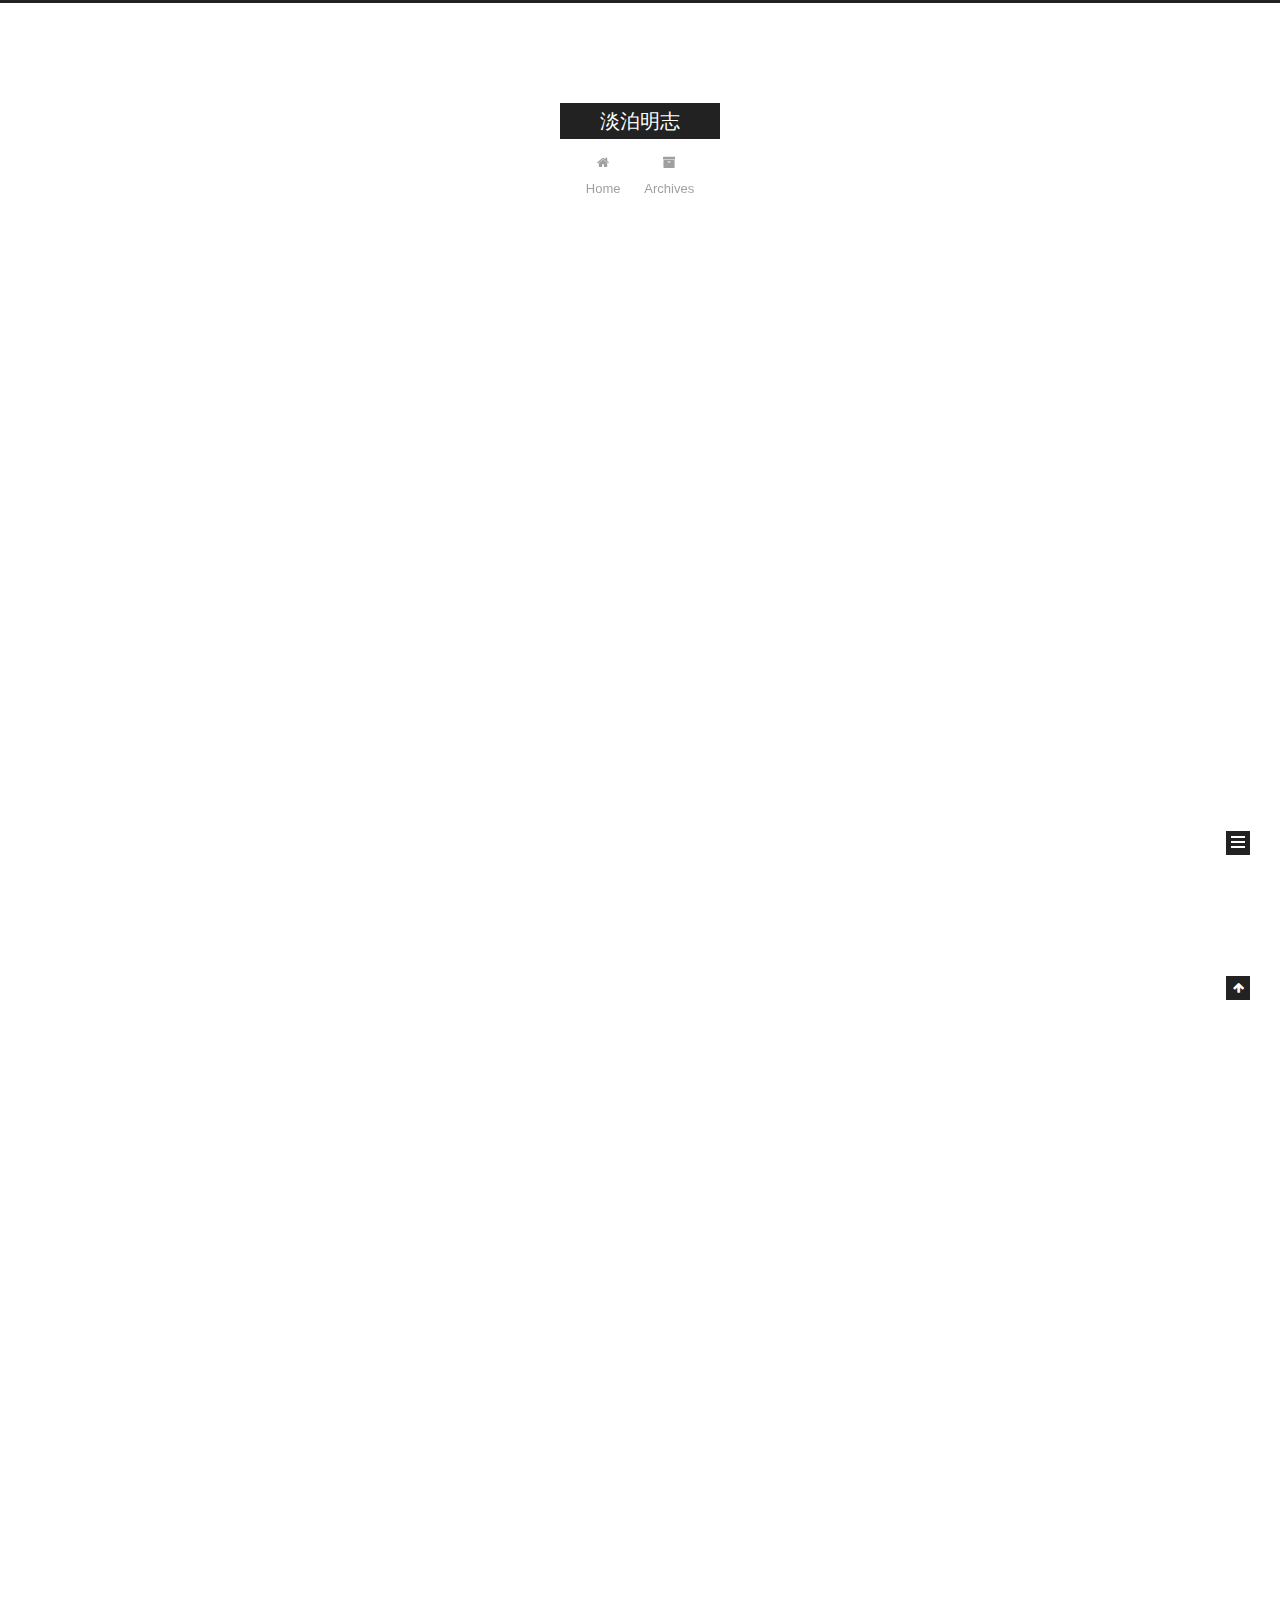
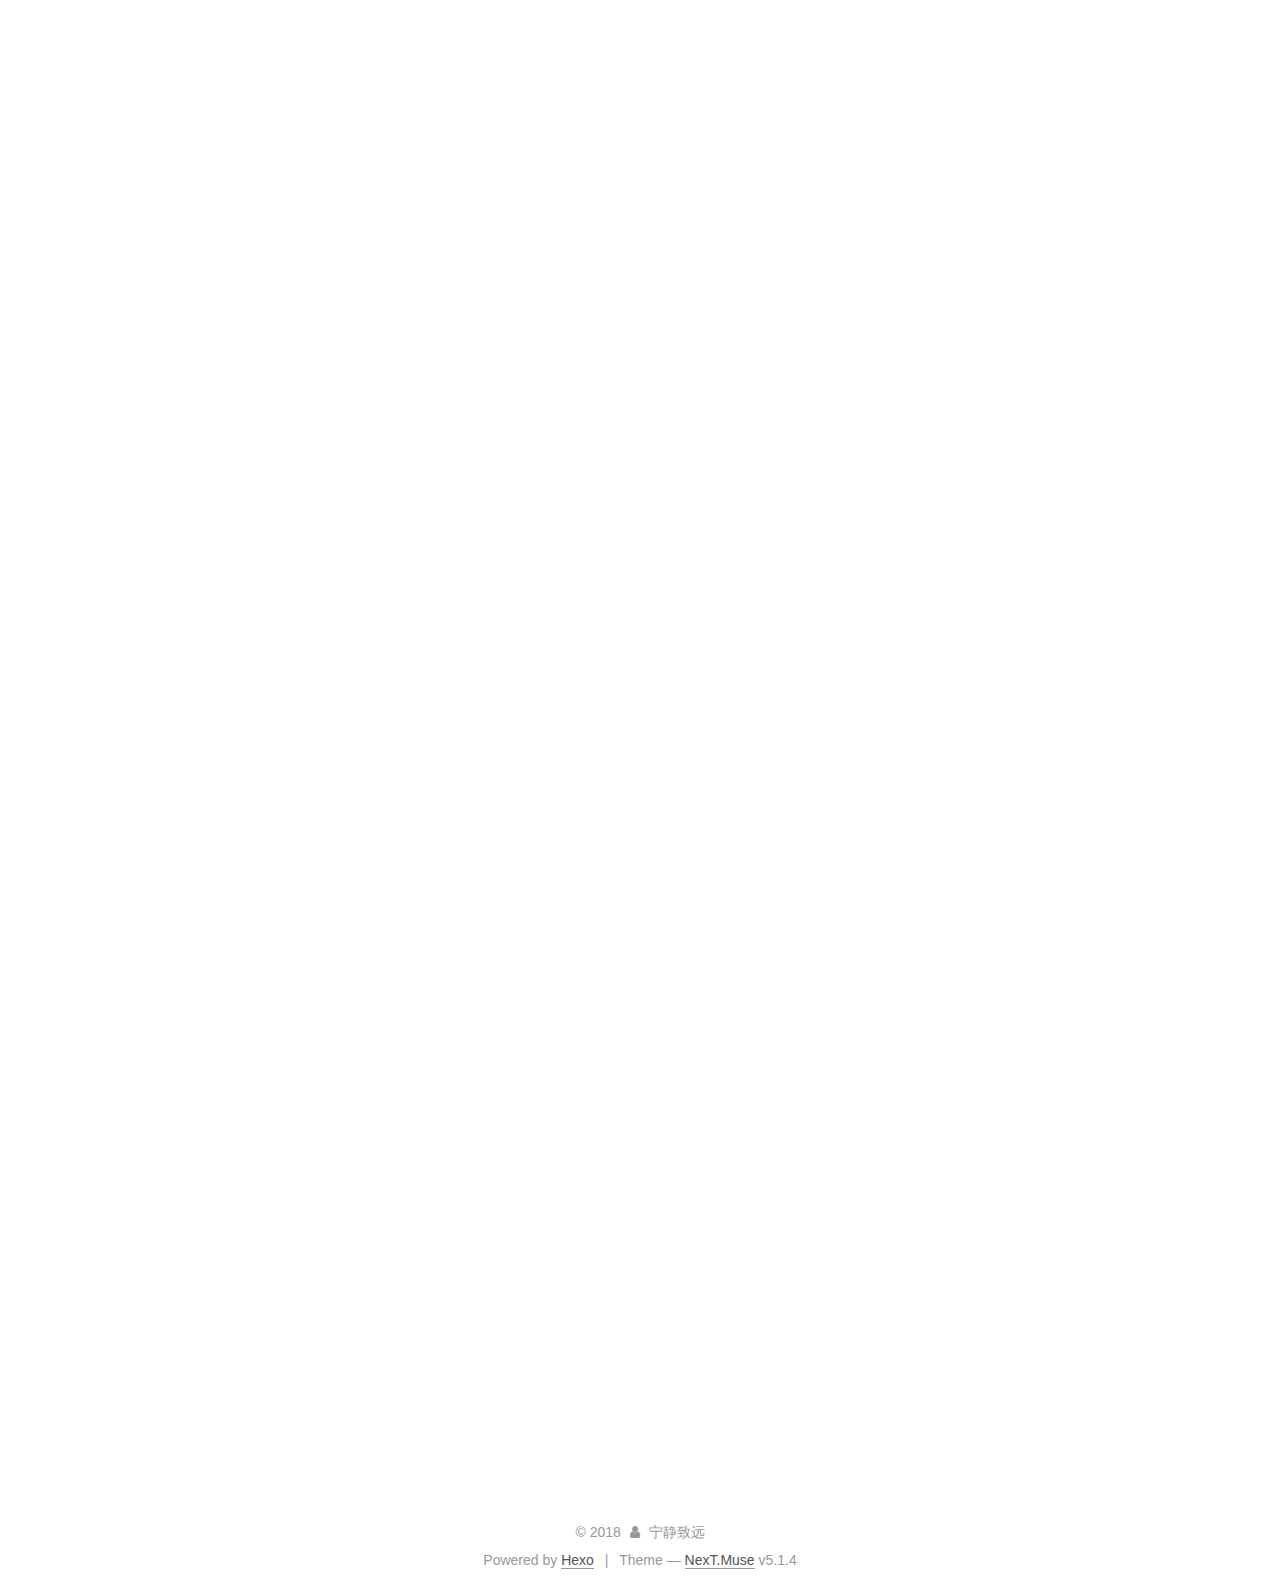
==== commit 85e8f5fb: "Site updated: 2018-09-16 21:36:53" ====
--- a/index.html
+++ b/index.html
@@ -248,7 +248,7 @@
         
           <h1 class="post-title" itemprop="name headline">
                 
-                <a class="post-title-link" href="/2018/09/16/mongodb基本使用(1)/" itemprop="url">Untitled</a></h1>
+                <a class="post-title-link" href="/2018/09/16/mongodb基本使用(1)/" itemprop="url">MongoDB的基本使用（1）</a></h1>
         
 
         <div class="post-meta">
@@ -260,7 +260,7 @@
               
                 <span class="post-meta-item-text">Posted on</span>
               
-              <time title="Post created" itemprop="dateCreated datePublished" datetime="2018-09-16T21:33:06+08:00">
+              <time title="Post created" itemprop="dateCreated datePublished" datetime="2018-09-16T21:01:06+08:00">
                 2018-09-16
               </time>
             
@@ -300,7 +300,68 @@
       
         
           
-            
+            <h4 id="1-安装"><a href="#1-安装" class="headerlink" title="1. 安装"></a>1. 安装</h4><figure class="highlight plain"><table><tr><td class="gutter"><pre><span class="line">1</span><br></pre></td><td class="code"><pre><span class="line">sudo pacman -S mongodb</span><br></pre></td></tr></table></figure>
+<h4 id="2-启动"><a href="#2-启动" class="headerlink" title="2. 启动"></a>2. 启动</h4><figure class="highlight plain"><table><tr><td class="gutter"><pre><span class="line">1</span><br></pre></td><td class="code"><pre><span class="line">sudo systemctl start mongodb</span><br></pre></td></tr></table></figure>
+<p>开机启动：</p>
+<figure class="highlight plain"><table><tr><td class="gutter"><pre><span class="line">1</span><br></pre></td><td class="code"><pre><span class="line">sudo systemctl enable mongodb</span><br></pre></td></tr></table></figure>
+<p>通过检查<code>/var/log/mongodb/mongod.log</code>日志文件的内容来验证mongod进程是否启动成功</p>
+<figure class="highlight plain"><table><tr><td class="gutter"><pre><span class="line">1</span><br></pre></td><td class="code"><pre><span class="line">[initandlisten] MongoDB starting : pid=4751 port=27017 dbpath=/var/lib/mongodb 64-bit host=archlinux</span><br></pre></td></tr></table></figure>
+<h4 id="3-使用mongo连接mongodb"><a href="#3-使用mongo连接mongodb" class="headerlink" title="3. 使用mongo连接mongodb"></a>3. 使用mongo连接mongodb</h4><ol>
+<li><p>连接本地默认端口（27017）的MongoDB实例</p>
+<p><code>mongo</code></p>
+</li>
+<li><p>连接本地非默认端口的MongoDB实例</p>
+<p><code>mongo --port 28015</code></p>
+</li>
+<li><p>连接远程主机上的MongoDB实例</p>
+<p>为了明确的指定主机名和端口</p>
+<ol>
+<li><p>通过指定一个连接字符串，例如：</p>
+<figure class="highlight plain"><table><tr><td class="gutter"><pre><span class="line">1</span><br></pre></td><td class="code"><pre><span class="line">mongo mongodb://mongodb0.example.com:28015</span><br></pre></td></tr></table></figure>
+</li>
+<li><p>使用命令行选项<code>--host &lt;host&gt;:&lt;port&gt;</code>, 例如：</p>
+<figure class="highlight plain"><table><tr><td class="gutter"><pre><span class="line">1</span><br></pre></td><td class="code"><pre><span class="line">mongo --host mongodb0.example.com:28015</span><br></pre></td></tr></table></figure>
+</li>
+<li><p>使用命令行选项<code>--host &lt;host&gt;</code> 和<code>--port &lt;port&gt;</code>, 例如：</p>
+<figure class="highlight plain"><table><tr><td class="gutter"><pre><span class="line">1</span><br></pre></td><td class="code"><pre><span class="line">mongo --host mongodb0.example.com --port 28015</span><br></pre></td></tr></table></figure>
+</li>
+</ol>
+</li>
+</ol>
+<h4 id="4-带认证的MongoDB实例"><a href="#4-带认证的MongoDB实例" class="headerlink" title="4. 带认证的MongoDB实例"></a>4. 带认证的MongoDB实例</h4><pre><code>1.你在连接字符串中指定用户名，认证数据库和可选的密码，例如：
+</code></pre><figure class="highlight plain"><table><tr><td class="gutter"><pre><span class="line">1</span><br></pre></td><td class="code"><pre><span class="line">mongo --host mongodb://alice@mongodb0.examples.com:28015/?authSource=admin</span><br></pre></td></tr></table></figure>
+<pre><code>2.你也可以使用命令行选项`--username &lt;username&gt;`和`--password `--authenticationDatabase &lt;dbname&gt;`，例如：
+</code></pre><figure class="highlight plain"><table><tr><td class="gutter"><pre><span class="line">1</span><br></pre></td><td class="code"><pre><span class="line">mongo --username alice --password --authenticationDatabase admin --host mongodb0.examples.com --port 28015</span><br></pre></td></tr></table></figure>
+<h4 id="5-连接到MongoDB的副本集"><a href="#5-连接到MongoDB的副本集" class="headerlink" title="5.连接到MongoDB的副本集"></a>5.连接到MongoDB的副本集</h4><ol>
+<li><p>你可以在连接字符串中指定副本集的名称和成员，例如:</p>
+<figure class="highlight plain"><table><tr><td class="gutter"><pre><span class="line">1</span><br></pre></td><td class="code"><pre><span class="line">mongo mongodb://mongodb0.example.com.local:27017,mongodb1.example.com.local:27017/?replicaSet=replA</span><br></pre></td></tr></table></figure>
+<p>你可以可以使用DNS种子列表连接格式，例如：</p>
+<figure class="highlight plain"><table><tr><td class="gutter"><pre><span class="line">1</span><br></pre></td><td class="code"><pre><span class="line">mongo &quot;mongodb+srv://server.example.com/&quot;</span><br></pre></td></tr></table></figure>
+<p>使用+ srv连接字符串自动将ssl选项设置为true以进行连接。</p>
+</li>
+</ol>
+<ol start="2">
+<li><p>你也可以通过命令行选项<code>--host &lt;replica_set_name&gt;/&lt;host1&gt;:&lt;port1&gt;, &lt;host2&gt;/&lt;port2&gt;</code>，例如：</p>
+<figure class="highlight plain"><table><tr><td class="gutter"><pre><span class="line">1</span><br></pre></td><td class="code"><pre><span class="line">mongo --host replA/mongodb0.example.com.local:27017,mongodb1.example.com.local:27017</span><br></pre></td></tr></table></figure>
+</li>
+</ol>
+<h4 id="6-基本命令"><a href="#6-基本命令" class="headerlink" title="6. 基本命令"></a>6. 基本命令</h4><ol>
+<li><p>命令：db</p>
+<p>作用：显示当前使用的数据库</p>
+</li>
+<li><p>命令：use <database></database></p>
+<p>作用：切换数据库，可以切换到一个不存在的数据库，首次在数据库中存储数据时，例如通过创建集合，MongoDB会创建数据库。例如：</p>
+<figure class="highlight plain"><table><tr><td class="gutter"><pre><span class="line">1</span><br><span class="line">2</span><br></pre></td><td class="code"><pre><span class="line">use myNewDatabase</span><br><span class="line">db.myCollection.insertOne(&#123;x: 1&#125;)</span><br></pre></td></tr></table></figure>
+<p>在执行insertOne操作时，MongoDB会自动创建数据库<code>myNewDatabase</code>和集合<code>myCollection</code></p>
+<p>db指向当前数据库，myCollection是集合的名称</p>
+<p>如果mongo不接受一个集合的名称，你可以使用<code>db.getCollection()</code>来代替，例如：当一个集合的名称包含空格或横线，以数字开头或者跟内置的方法冲突</p>
+<figure class="highlight plain"><table><tr><td class="gutter"><pre><span class="line">1</span><br><span class="line">2</span><br><span class="line">3</span><br></pre></td><td class="code"><pre><span class="line">db.getCollection(&quot;3 test&quot;).find()</span><br><span class="line">db.getCollection(&quot;3-test&quot;).find()</span><br><span class="line">db.getCollection(&quot;stats&quot;).find()</span><br></pre></td></tr></table></figure>
+</li>
+<li><p>命令：show dbs</p>
+<p>作用：列出当前可用的数据库</p>
+</li>
+</ol>
+
           
         
       
--- a/css/main.css
+++ b/css/main.css
@@ -1822,7 +1822,7 @@
   width: 4px;
   height: 4px;
   border-radius: 50%;
-  background: #708aff;
+  background: #d9f774;
 }
 .links-of-blogroll {
   font-size: 13px;
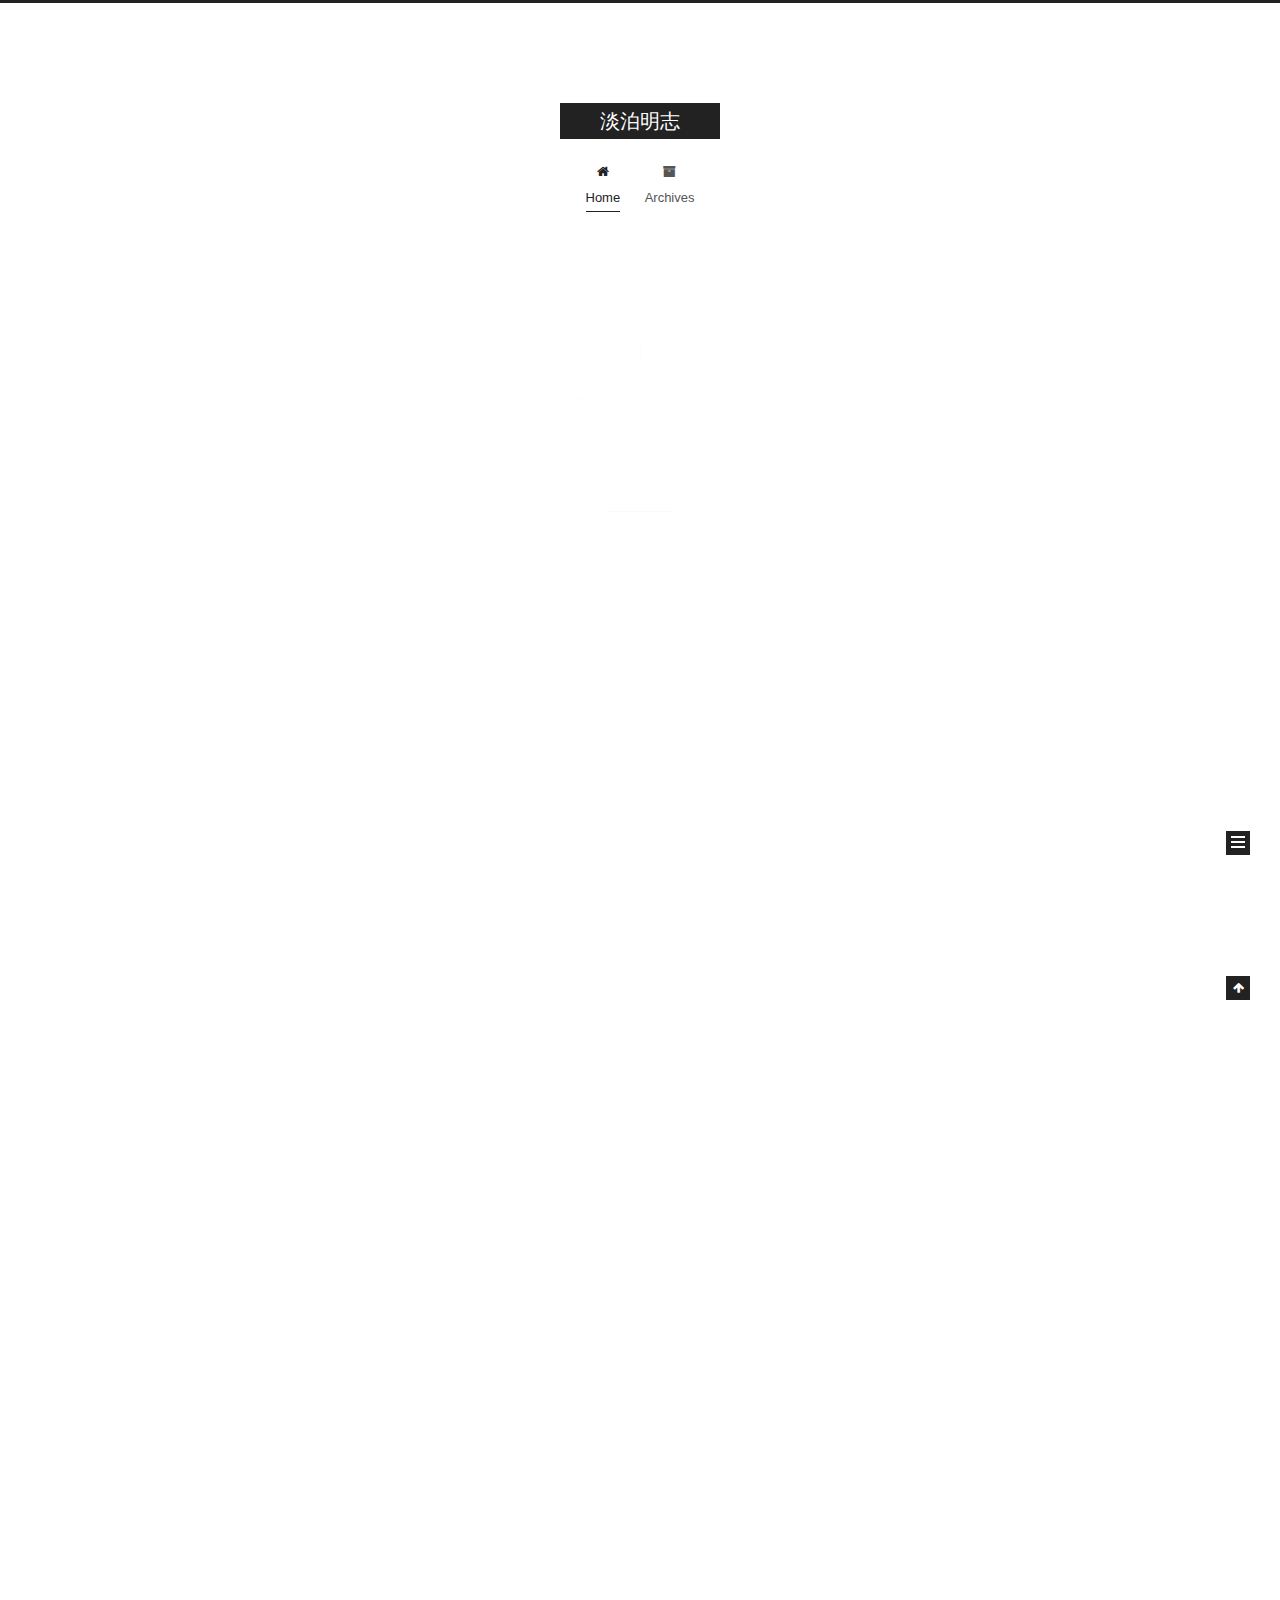
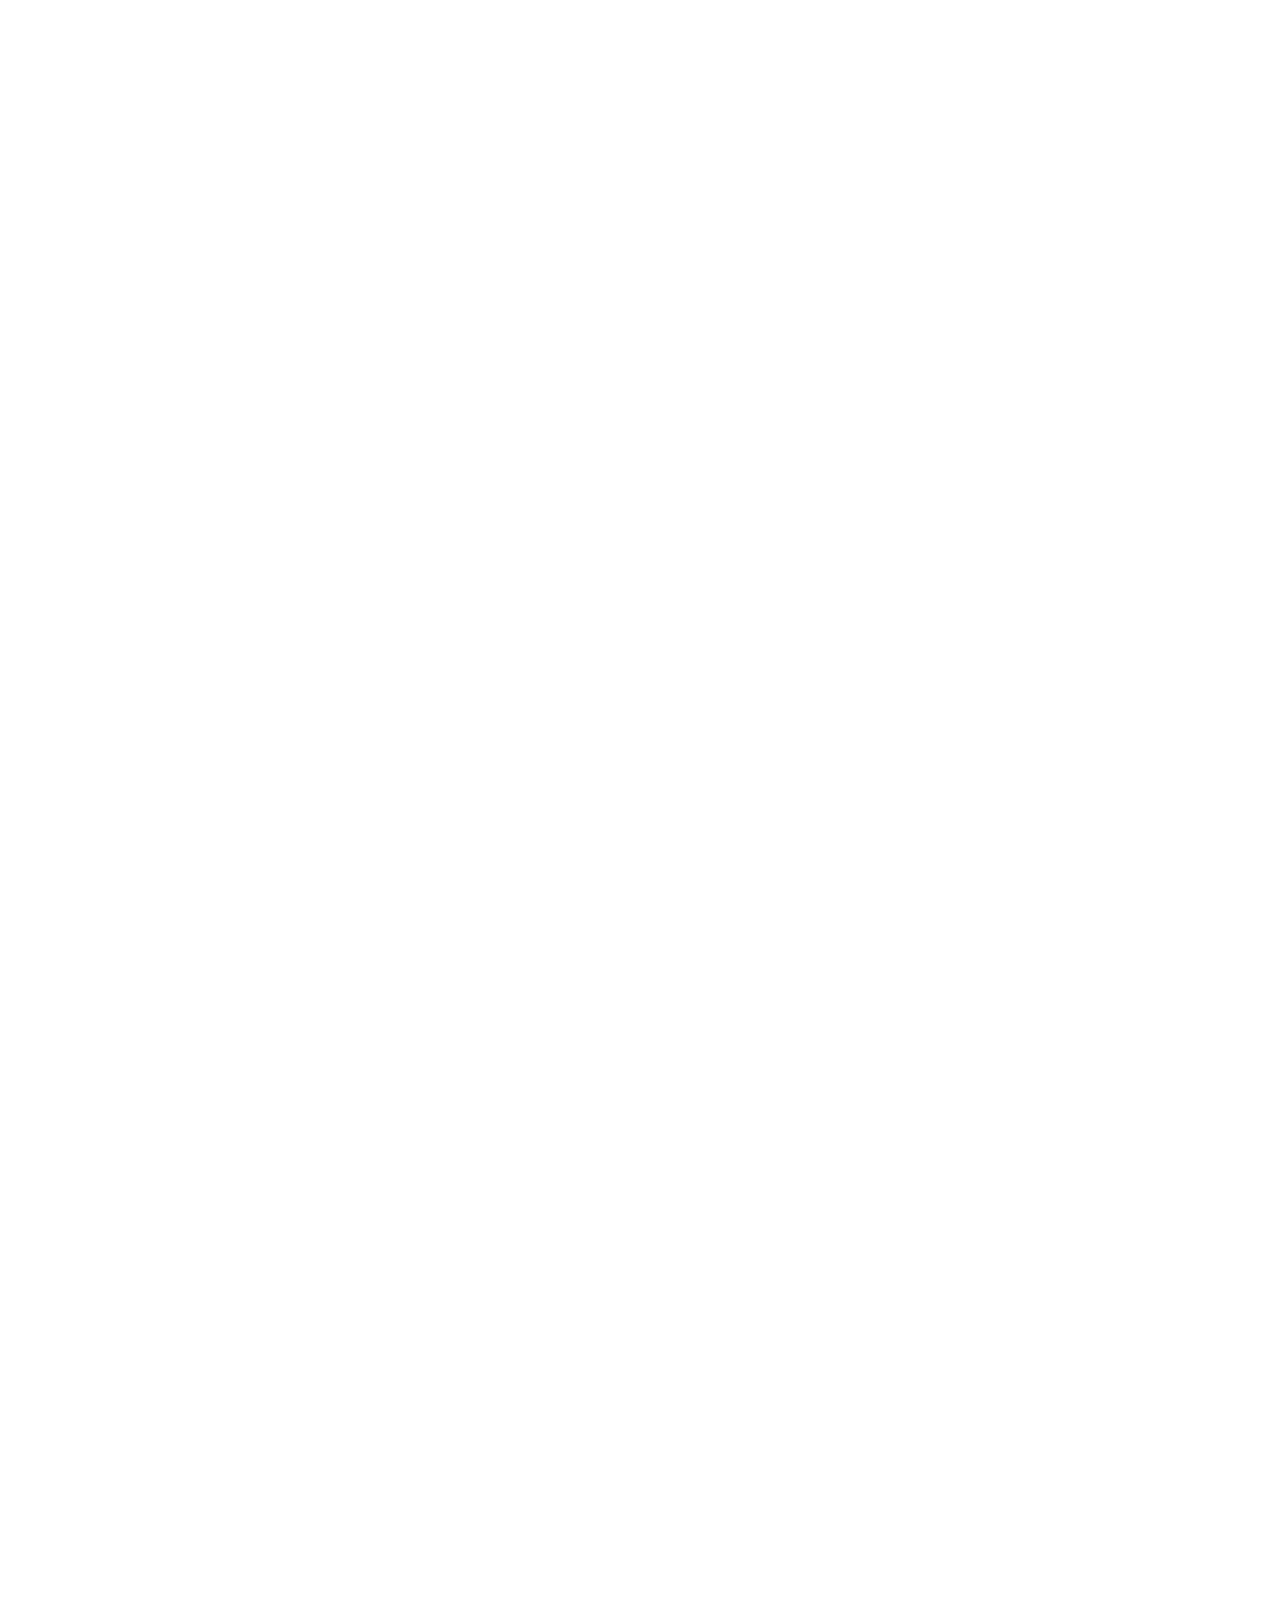
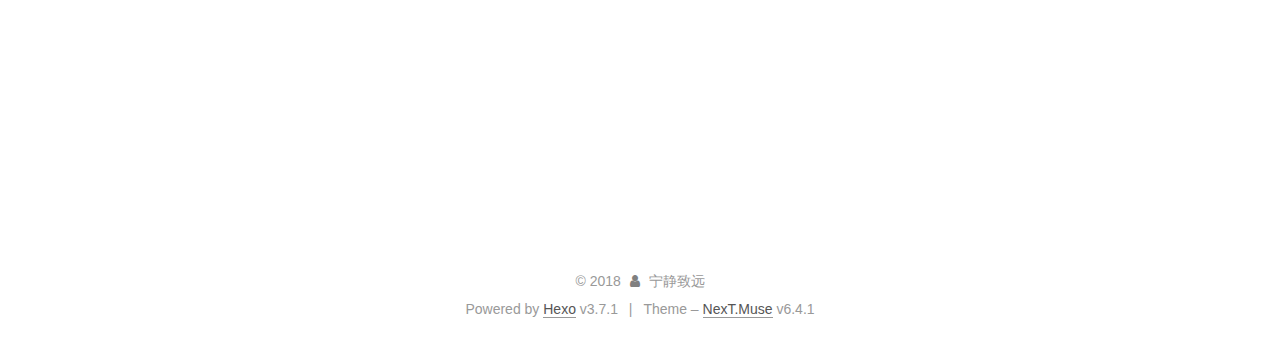
==== commit b3d2cfbd: "Site updated: 2019-02-26 13:39:10" ====
--- a/index.html
+++ b/index.html
@@ -1,4 +1,13 @@
 <!DOCTYPE html>
+
+
+
+
+
+
+
+
+
 
 
 
@@ -9,8 +18,11 @@
 <head>
   <meta charset="UTF-8"/>
 <meta http-equiv="X-UA-Compatible" content="IE=edge" />
-<meta name="viewport" content="width=device-width, initial-scale=1, maximum-scale=1"/>
+<meta name="viewport" content="width=device-width, initial-scale=1, maximum-scale=2"/>
 <meta name="theme-color" content="#222">
+
+
+
 
 
 
@@ -38,10 +50,6 @@
 
 
 
-  
-  
-  <link href="/lib/fancybox/source/jquery.fancybox.css?v=2.1.5" rel="stylesheet" type="text/css" />
-
 
 
 
@@ -50,42 +58,25 @@
 
 <link href="/lib/font-awesome/css/font-awesome.min.css?v=4.6.2" rel="stylesheet" type="text/css" />
 
-<link href="/css/main.css?v=5.1.4" rel="stylesheet" type="text/css" />
-
-
-  <link rel="apple-touch-icon" sizes="180x180" href="/images/apple-touch-icon-next.png?v=5.1.4">
-
-
-  <link rel="icon" type="image/png" sizes="32x32" href="/images/favicon-32x32-next.png?v=5.1.4">
-
-
-  <link rel="icon" type="image/png" sizes="16x16" href="/images/favicon-16x16-next.png?v=5.1.4">
-
-
-  <link rel="mask-icon" href="/images/logo.svg?v=5.1.4" color="#222">
-
-
-
-
-
-  <meta name="keywords" content="Hexo, NexT" />
-
-
-
-
-
-
-
-
-
-
-<meta property="og:type" content="website">
-<meta property="og:title" content="淡泊明志">
-<meta property="og:url" content="http://yoursite.com/index.html">
-<meta property="og:site_name" content="淡泊明志">
-<meta property="og:locale" content="default">
-<meta name="twitter:card" content="summary">
-<meta name="twitter:title" content="淡泊明志">
+<link href="/css/main.css?v=6.4.1" rel="stylesheet" type="text/css" />
+
+
+  <link rel="apple-touch-icon" sizes="180x180" href="/images/apple-touch-icon-next.png?v=6.4.1">
+
+
+  <link rel="icon" type="image/png" sizes="32x32" href="/images/favicon-32x32-next.png?v=6.4.1">
+
+
+  <link rel="icon" type="image/png" sizes="16x16" href="/images/favicon-16x16-next.png?v=6.4.1">
+
+
+  <link rel="mask-icon" href="/images/logo.svg?v=6.4.1" color="#222">
+
+
+
+
+
+
 
 
 
@@ -94,15 +85,13 @@
   var CONFIG = {
     root: '/',
     scheme: 'Muse',
-    version: '5.1.4',
+    version: '6.4.1',
     sidebar: {"position":"left","display":"post","offset":12,"b2t":false,"scrollpercent":false,"onmobile":false},
-    fancybox: true,
+    fancybox: false,
+    fastclick: false,
+    lazyload: false,
     tabs: true,
     motion: {"enable":true,"async":false,"transition":{"post_block":"fadeIn","post_header":"slideDownIn","post_body":"slideDownIn","coll_header":"slideLeftIn","sidebar":"slideUpIn"}},
-    duoshuo: {
-      userId: '0',
-      author: 'Author'
-    },
     algolia: {
       applicationID: '',
       apiKey: '',
@@ -114,12 +103,33 @@
 </script>
 
 
+  
+
+
+
+
+  <meta property="og:type" content="website">
+<meta property="og:title" content="淡泊明志">
+<meta property="og:url" content="http://yoursite.com/index.html">
+<meta property="og:site_name" content="淡泊明志">
+<meta property="og:locale" content="default">
+<meta name="twitter:card" content="summary">
+<meta name="twitter:title" content="淡泊明志">
+
+
+
+
+
 
   <link rel="canonical" href="http://yoursite.com/"/>
 
 
 
-
+<script type="text/javascript" id="page.configurations">
+  CONFIG.page = {
+    sidebar: "",
+  };
+</script>
 
   <title>淡泊明志</title>
   
@@ -130,6 +140,34 @@
 
 
 
+
+
+  <noscript>
+  <style type="text/css">
+    .use-motion .motion-element,
+    .use-motion .brand,
+    .use-motion .menu-item,
+    .sidebar-inner,
+    .use-motion .post-block,
+    .use-motion .pagination,
+    .use-motion .comments,
+    .use-motion .post-header,
+    .use-motion .post-body,
+    .use-motion .collection-title { opacity: initial; }
+
+    .use-motion .logo,
+    .use-motion .site-title,
+    .use-motion .site-subtitle {
+      opacity: initial;
+      top: initial;
+    }
+
+    .use-motion {
+      .logo-line-before i { left: initial; }
+      .logo-line-after i { right: initial; }
+    }
+  </style>
+</noscript>
 
 </head>
 
@@ -150,19 +188,17 @@
     
 
     <div class="custom-logo-site-title">
-      <a href="/"  class="brand" rel="start">
+      <a href="/" class="brand" rel="start">
         <span class="logo-line-before"><i></i></span>
         <span class="site-title">淡泊明志</span>
         <span class="logo-line-after"><i></i></span>
       </a>
     </div>
-      
-        <p class="site-subtitle"></p>
-      
+    
   </div>
 
   <div class="site-nav-toggle">
-    <button>
+    <button aria-label="Toggle navigation bar">
       <span class="btn-bar"></span>
       <span class="btn-bar"></span>
       <span class="btn-bar"></span>
@@ -170,48 +206,58 @@
   </div>
 </div>
 
+
+
 <nav class="site-nav">
   
-
-  
     <ul id="menu" class="menu">
       
         
-        <li class="menu-item menu-item-home">
-          <a href="/" rel="section">
-            
-              <i class="menu-item-icon fa fa-fw fa-home"></i> <br />
-            
-            Home
-          </a>
-        </li>
-      
-        
-        <li class="menu-item menu-item-archives">
-          <a href="/archives/" rel="section">
-            
-              <i class="menu-item-icon fa fa-fw fa-archive"></i> <br />
-            
-            Archives
-          </a>
-        </li>
-      
-
+        
+        
+          
+          <li class="menu-item menu-item-home menu-item-active">
+    <a href="/" rel="section">
+      <i class="menu-item-icon fa fa-fw fa-home"></i> <br />Home</a>
+  </li>
+        
+        
+        
+          
+          <li class="menu-item menu-item-archives">
+    <a href="/archives/" rel="section">
+      <i class="menu-item-icon fa fa-fw fa-archive"></i> <br />Archives</a>
+  </li>
+
+      
       
     </ul>
   
 
   
+    
+
+  
+
+  
 </nav>
 
 
 
- </div>
+  
+
+
+
+</div>
     </header>
+
+    
+
 
     <main id="main" class="main">
       <div class="main-inner">
         <div class="content-wrap">
+          
           <div id="content" class="content">
             
   <section id="posts" class="posts-expand">
@@ -224,12 +270,14 @@
   
   
 
+  
+
   <article class="post post-type-normal" itemscope itemtype="http://schema.org/Article">
   
   
   
   <div class="post-block">
-    <link itemprop="mainEntityOfPage" href="http://yoursite.com/2018/09/16/mongodb基本使用(1)/">
+    <link itemprop="mainEntityOfPage" href="http://yoursite.com/2018/09/16/1/">
 
     <span hidden itemprop="author" itemscope itemtype="http://schema.org/Person">
       <meta itemprop="name" content="宁静致远">
@@ -248,11 +296,21 @@
         
           <h1 class="post-title" itemprop="name headline">
                 
-                <a class="post-title-link" href="/2018/09/16/mongodb基本使用(1)/" itemprop="url">MongoDB的基本使用（1）</a></h1>
+                <a class="post-title-link" href="/2018/09/16/1/" itemprop="url">
+                  1
+                </a>
+              
+            
+          </h1>
         
 
         <div class="post-meta">
           <span class="post-time">
+
+            
+            
+            
+
             
               <span class="post-meta-item-icon">
                 <i class="fa fa-calendar-o"></i>
@@ -260,13 +318,153 @@
               
                 <span class="post-meta-item-text">Posted on</span>
               
-              <time title="Post created" itemprop="dateCreated datePublished" datetime="2018-09-16T21:01:06+08:00">
-                2018-09-16
-              </time>
-            
-
-            
-
+
+              
+                
+              
+
+              <time title="Created: 2018-09-16 21:56:27" itemprop="dateCreated datePublished" datetime="2018-09-16T21:56:27+08:00">2018-09-16</time>
+            
+
+            
+          </span>
+
+          
+
+          
+            
+          
+
+          
+          
+
+          
+
+          
+
+          
+
+        </div>
+      </header>
+    
+
+    
+    
+    
+    <div class="post-body" itemprop="articleBody">
+
+      
+      
+
+      
+        
+          
+            
+          
+        
+      
+    </div>
+
+    
+
+    
+    
+    
+
+    
+
+    
+
+    
+
+    <footer class="post-footer">
+      
+
+      
+
+      
+
+      
+      
+        <div class="post-eof"></div>
+      
+    </footer>
+  </div>
+  
+  
+  
+  </article>
+
+
+    
+      
+
+  
+
+  
+  
+  
+
+  
+
+  <article class="post post-type-normal" itemscope itemtype="http://schema.org/Article">
+  
+  
+  
+  <div class="post-block">
+    <link itemprop="mainEntityOfPage" href="http://yoursite.com/2018/09/16/mongodb基本使用(1)/">
+
+    <span hidden itemprop="author" itemscope itemtype="http://schema.org/Person">
+      <meta itemprop="name" content="宁静致远">
+      <meta itemprop="description" content="">
+      <meta itemprop="image" content="/images/avatar.gif">
+    </span>
+
+    <span hidden itemprop="publisher" itemscope itemtype="http://schema.org/Organization">
+      <meta itemprop="name" content="淡泊明志">
+    </span>
+
+    
+      <header class="post-header">
+
+        
+        
+          <h1 class="post-title" itemprop="name headline">
+                
+                <a class="post-title-link" href="/2018/09/16/mongodb基本使用(1)/" itemprop="url">
+                  MongoDB的基本使用（1）
+                </a>
+              
+            
+          </h1>
+        
+
+        <div class="post-meta">
+          <span class="post-time">
+
+            
+            
+            
+
+            
+              <span class="post-meta-item-icon">
+                <i class="fa fa-calendar-o"></i>
+              </span>
+              
+                <span class="post-meta-item-text">Posted on</span>
+              
+
+              
+                
+              
+
+              <time title="Created: 2018-09-16 21:01:06 / Modified: 21:47:30" itemprop="dateCreated datePublished" datetime="2018-09-16T21:01:06+08:00">2018-09-16</time>
+            
+
+            
+              
+
+              
             
           </span>
 
@@ -366,6 +564,9 @@
         
       
     </div>
+
+    
+
     
     
     
@@ -402,9 +603,6 @@
 
 
           </div>
-          
-
-
           
 
         </div>
@@ -435,44 +633,51 @@
               <p class="site-description motion-element" itemprop="description"></p>
           </div>
 
-          <nav class="site-state motion-element">
-
-            
-              <div class="site-state-item site-state-posts">
-              
-                <a href="/archives/">
-              
-                  <span class="site-state-item-count">1</span>
-                  <span class="site-state-item-name">posts</span>
-                </a>
-              </div>
-            
-
-            
-
-            
-              
-              
-              <div class="site-state-item site-state-tags">
+          
+            <nav class="site-state motion-element">
+              
+                <div class="site-state-item site-state-posts">
                 
-                  <span class="site-state-item-count">1</span>
-                  <span class="site-state-item-name">tags</span>
+                  <a href="/archives/">
                 
-              </div>
-            
-
-          </nav>
-
-          
-
-          
-
-          
-          
-
-          
-          
-
+                    <span class="site-state-item-count">2</span>
+                    <span class="site-state-item-name">posts</span>
+                  </a>
+                </div>
+              
+
+              
+
+              
+                
+                
+                <div class="site-state-item site-state-tags">
+                  
+                    
+                    
+                      
+                    
+                    <span class="site-state-item-count">1</span>
+                    <span class="site-state-item-name">tags</span>
+                  
+                </div>
+              
+            </nav>
+          
+
+          
+
+          
+
+          
+          
+
+          
+          
+
+          
+            
+          
           
 
         </div>
@@ -493,16 +698,20 @@
     <footer id="footer" class="footer">
       <div class="footer-inner">
         <div class="copyright">&copy; <span itemprop="copyrightYear">2018</span>
-  <span class="with-love">
+  <span class="with-love" id="animate">
     <i class="fa fa-user"></i>
   </span>
   <span class="author" itemprop="copyrightHolder">宁静致远</span>
 
   
+
+  
 </div>
 
 
-  <div class="powered-by">Powered by <a class="theme-link" target="_blank" href="https://hexo.io">Hexo</a></div>
+
+
+  <div class="powered-by">Powered by <a class="theme-link" target="_blank" href="https://hexo.io">Hexo</a> v3.7.1</div>
 
 
 
@@ -510,12 +719,13 @@
 
 
 
-  <div class="theme-info">Theme &mdash; <a class="theme-link" target="_blank" href="https://github.com/iissnan/hexo-theme-next">NexT.Muse</a> v5.1.4</div>
-
-
-
-
-        
+  <div class="theme-info">Theme – <a class="theme-link" target="_blank" href="https://theme-next.org">NexT.Muse</a> v6.4.1</div>
+
+
+
+
+        
+
 
 
 
@@ -535,7 +745,10 @@
     
 
     
-
+	
+    
+
+    
   </div>
 
   
@@ -554,7 +767,11 @@
 
 
 
-  
+
+
+
+
+
 
 
 
@@ -574,16 +791,6 @@
 
   
   
-    <script type="text/javascript" src="/lib/fastclick/lib/fastclick.min.js?v=1.0.6"></script>
-  
-
-  
-  
-    <script type="text/javascript" src="/lib/jquery_lazyload/jquery.lazyload.js?v=1.9.7"></script>
-  
-
-  
-  
     <script type="text/javascript" src="/lib/velocity/velocity.min.js?v=1.2.1"></script>
   
 
@@ -592,79 +799,62 @@
     <script type="text/javascript" src="/lib/velocity/velocity.ui.min.js?v=1.2.1"></script>
   
 
-  
-  
-    <script type="text/javascript" src="/lib/fancybox/source/jquery.fancybox.pack.js?v=2.1.5"></script>
-  
-
-
-  
-
-
-  <script type="text/javascript" src="/js/src/utils.js?v=5.1.4"></script>
-
-  <script type="text/javascript" src="/js/src/motion.js?v=5.1.4"></script>
-
-
-
-  
-  
-
-  
-
-  
-
-
-  <script type="text/javascript" src="/js/src/bootstrap.js?v=5.1.4"></script>
-
-
-
-  
-
-
-  
-
-
-
-
-	
-
-
-
-
-
-  
-
-
-
-
-
-  
-
-
-
-
-
-
-
-
-
-
-
-
-  
-
-
-
-
-
-  
-
-  
-
-  
-
-  
+
+  
+
+
+  <script type="text/javascript" src="/js/src/utils.js?v=6.4.1"></script>
+
+  <script type="text/javascript" src="/js/src/motion.js?v=6.4.1"></script>
+
+
+
+  
+  
+
+  
+
+  
+
+
+  <script type="text/javascript" src="/js/src/bootstrap.js?v=6.4.1"></script>
+
+
+
+  
+
+
+
+  
+
+
+
+
+
+
+
+
+
+
+  
+
+
+
+
+
+  
+
+  
+
+  
+
+  
+
+  
+  
+
+  
+
   
 
   
--- a/css/main.css
+++ b/css/main.css
@@ -201,7 +201,7 @@
     padding-right: 0 !important;
   }
 }
-@media (min-width: 1600px) {
+@media (min-width: 1200px) {
   body {
     font-size: 16px;
   }
@@ -218,6 +218,7 @@
   line-height: 1.5;
   font-family: 'Lato', "PingFang SC", "Microsoft YaHei", sans-serif;
 }
+h1,
 h2,
 h3,
 h4,
@@ -405,7 +406,6 @@
   border-spacing: 0;
   border: 1px solid #ddd;
   font-size: 14px;
-  table-layout: fixed;
   word-wrap: break-all;
 }
 table>tbody>tr:nth-of-type(odd) {
@@ -447,6 +447,11 @@
   padding: 100px 0 70px;
   width: 700px;
 }
+@media (min-width: 1200px) {
+  .container .header-inner {
+    width: 800px;
+  }
+}
 @media (min-width: 1600px) {
   .container .header-inner {
     width: 900px;
@@ -458,6 +463,11 @@
 .main-inner {
   margin: 0 auto;
   width: 700px;
+}
+@media (min-width: 1200px) {
+  .container .main-inner {
+    width: 800px;
+  }
 }
 @media (min-width: 1600px) {
   .container .main-inner {
@@ -476,6 +486,11 @@
   margin: 20px auto;
   width: 700px;
 }
+@media (min-width: 1200px) {
+  .container .footer-inner {
+    width: 800px;
+  }
+}
 @media (min-width: 1600px) {
   .container .footer-inner {
     width: 900px;
@@ -486,7 +501,7 @@
   overflow: auto;
   margin: 20px 0;
   padding: 0;
-  font-size: 13px;
+  font-size: 14px;
   color: #4d4d4c;
   background: #f7f7f7;
   line-height: 1.6;
@@ -501,7 +516,7 @@
   color: #555;
   background: #eee;
   border-radius: 3px;
-  font-size: 13px;
+  font-size: 14px;
 }
 pre {
   padding: 10px;
@@ -534,6 +549,10 @@
   color: #4d4d4c;
   line-height: 1em;
   margin-bottom: 1em;
+  margin: 0em;
+  padding: 0.5em;
+  background: #eee;
+  border-bottom: 1px solid #e9e9e9;
 }
 .highlight figcaption:before,
 .highlight figcaption:after {
@@ -644,18 +663,8 @@
 pre .javascript .function {
   color: #8959a8;
 }
-.full-image.full-image.full-image.full-image {
+.posts-expand .post-body img.full-image {
   border: none;
-  max-width: 100%;
-  width: auto;
-  margin: 20px auto 25px;
-}
-@media (min-width: 992px) {
-  .full-image.full-image.full-image.full-image {
-    max-width: none;
-    width: 110%;
-    margin: 25px -5%;
-  }
 }
 .blockquote-center,
 .page-home .post-type-quote blockquote,
@@ -1334,6 +1343,9 @@
 .posts-expand .post-body .fancybox img {
   margin: 0 auto 25px;
 }
+.posts-expand .post-body img {
+  margin: 0 auto 25px;
+}
 @media (max-width: 767px) {
   .posts-collapse {
     margin: 0 20px;
@@ -1513,6 +1525,10 @@
   font-size: 14px;
   margin-top: 2px;
 }
+.posts-expand .post-meta time {
+  border-bottom: 1px dashed #999;
+  cursor: help;
+}
 .post-meta-divider {
   margin: 0 0.5em;
 }
@@ -1536,11 +1552,6 @@
 }
 @media (max-width: 767px) {
   .post-meta-item-text {
-    display: none;
-  }
-}
-@media (max-width: 767px) {
-  .posts-expand .post-comments-count {
     display: none;
   }
 }
@@ -1669,11 +1680,13 @@
   background: #222;
   -webkit-transform: translateZ(0);
 }
-.sidebar a {
+.sidebar a,
+.sidebar .exturl {
   color: #999;
   border-bottom-color: #555;
 }
-.sidebar a:hover {
+.sidebar a:hover,
+.sidebar .exturl:hover {
   color: #eee;
 }
 @media (min-width: 768px) and (max-width: 991px) {
@@ -1741,6 +1754,7 @@
   max-width: 96px;
   height: auto;
   border: 2px solid #333;
+  opacity: 1;
 }
 .site-author-name {
   margin: 5px 0 0;
@@ -1806,7 +1820,8 @@
 .links-of-author {
   margin-top: 20px;
 }
-.links-of-author a {
+.links-of-author a,
+.links-of-author .exturl {
   display: inline-block;
   vertical-align: middle;
   margin-right: 10px;
@@ -1814,7 +1829,8 @@
   border-bottom-color: #555;
   font-size: 13px;
 }
-.links-of-author a:before {
+.links-of-author a:before,
+.links-of-author .exturl:before {
   display: inline-block;
   vertical-align: middle;
   margin-right: 3px;
@@ -1822,7 +1838,7 @@
   width: 4px;
   height: 4px;
   border-radius: 50%;
-  background: #d9f774;
+  background: #905e39;
 }
 .links-of-blogroll {
   font-size: 13px;
@@ -1916,7 +1932,6 @@
 .post-toc .nav-item {
   overflow: hidden;
   text-overflow: ellipsis;
-  text-align: justify;
   white-space: nowrap;
   line-height: 1.8;
 }
@@ -1955,6 +1970,7 @@
 .with-love {
   display: inline-block;
   margin: 0 5px;
+  color: #808080;
 }
 .powered-by,
 .theme-info {
@@ -1974,265 +1990,128 @@
 .cc-license img {
   display: inline-block;
 }
-.theme-next #ds-thread #ds-reset {
-  color: #555;
-}
-.theme-next #ds-thread #ds-reset .ds-replybox {
-  margin-bottom: 30px;
-}
-.theme-next #ds-thread #ds-reset .ds-replybox .ds-avatar,
-.theme-next #ds-reset .ds-avatar img {
-  box-shadow: none;
-}
-.theme-next #ds-thread #ds-reset .ds-textarea-wrapper {
-  border-color: #c7d4e1;
-  background: none;
-  border-top-right-radius: 3px;
-  border-top-left-radius: 3px;
-}
-.theme-next #ds-thread #ds-reset .ds-textarea-wrapper textarea {
-  height: 60px;
-}
-.theme-next #ds-reset .ds-rounded-top {
-  border-radius: 0;
-}
-.theme-next #ds-thread #ds-reset .ds-post-toolbar {
-  box-sizing: border-box;
-  border: 1px solid #c7d4e1;
-  background: #f6f8fa;
-}
-.theme-next #ds-thread #ds-reset .ds-post-options {
-  height: 40px;
-  border: none;
-  background: none;
-}
-.theme-next #ds-thread #ds-reset .ds-toolbar-buttons {
-  top: 11px;
-}
-.theme-next #ds-thread #ds-reset .ds-sync {
-  top: 5px;
-}
-.theme-next #ds-thread #ds-reset .ds-post-button {
-  top: 4px;
-  right: 5px;
-  width: 90px;
-  height: 30px;
-  border: 1px solid #c5ced7;
-  border-radius: 3px;
-  background-image: linear-gradient(#fbfbfc, #f5f7f9);
-  color: #60676d;
-}
-.theme-next #ds-thread #ds-reset .ds-post-button:hover {
-  background-position: 0 -30px;
-  color: #60676d;
-}
-.theme-next #ds-thread #ds-reset .ds-comments-info {
-  padding: 10px 0;
-}
-.theme-next #ds-thread #ds-reset .ds-sort {
-  display: none;
-}
-.theme-next #ds-thread #ds-reset li.ds-tab a.ds-current {
-  border: none;
-  background: #f6f8fa;
-  color: #60676d;
-}
-.theme-next #ds-thread #ds-reset li.ds-tab a.ds-current:hover {
-  background-color: #e9f0f7;
-  color: #60676d;
-}
-.theme-next #ds-thread #ds-reset li.ds-tab a {
-  border-radius: 2px;
-  padding: 5px;
-}
-.theme-next #ds-thread #ds-reset .ds-login-buttons p {
-  color: #999;
-  line-height: 36px;
-}
-.theme-next #ds-thread #ds-reset .ds-login-buttons .ds-service-list li {
-  height: 28px;
-}
-.theme-next #ds-thread #ds-reset .ds-service-list a {
-  background: none;
-  padding: 5px;
-  border: 1px solid;
-  border-radius: 3px;
-  text-align: center;
-}
-.theme-next #ds-thread #ds-reset .ds-service-list a:hover {
-  color: #fff;
-  background: #666;
-}
-.theme-next #ds-thread #ds-reset .ds-service-list .ds-weibo {
-  color: #fc9b00;
-  border-color: #fc9b00;
-}
-.theme-next #ds-thread #ds-reset .ds-service-list .ds-weibo:hover {
-  background: #fc9b00;
-}
-.theme-next #ds-thread #ds-reset .ds-service-list .ds-qq {
-  color: #60a3ec;
-  border-color: #60a3ec;
-}
-.theme-next #ds-thread #ds-reset .ds-service-list .ds-qq:hover {
-  background: #60a3ec;
-}
-.theme-next #ds-thread #ds-reset .ds-service-list .ds-renren {
-  color: #2e7ac4;
-  border-color: #2e7ac4;
-}
-.theme-next #ds-thread #ds-reset .ds-service-list .ds-renren:hover {
-  background: #2e7ac4;
-}
-.theme-next #ds-thread #ds-reset .ds-service-list .ds-douban {
-  color: #37994c;
-  border-color: #37994c;
-}
-.theme-next #ds-thread #ds-reset .ds-service-list .ds-douban:hover {
-  background: #37994c;
-}
-.theme-next #ds-thread #ds-reset .ds-service-list .ds-kaixin {
-  color: #fef20d;
-  border-color: #fef20d;
-}
-.theme-next #ds-thread #ds-reset .ds-service-list .ds-kaixin:hover {
-  background: #fef20d;
-}
-.theme-next #ds-thread #ds-reset .ds-service-list .ds-netease {
-  color: #f00;
-  border-color: #f00;
-}
-.theme-next #ds-thread #ds-reset .ds-service-list .ds-netease:hover {
-  background: #f00;
-}
-.theme-next #ds-thread #ds-reset .ds-service-list .ds-sohu {
-  color: #ffcb05;
-  border-color: #ffcb05;
-}
-.theme-next #ds-thread #ds-reset .ds-service-list .ds-sohu:hover {
-  background: #ffcb05;
-}
-.theme-next #ds-thread #ds-reset .ds-service-list .ds-baidu {
-  color: #2831e0;
-  border-color: #2831e0;
-}
-.theme-next #ds-thread #ds-reset .ds-service-list .ds-baidu:hover {
-  background: #2831e0;
-}
-.theme-next #ds-thread #ds-reset .ds-service-list .ds-google {
-  color: #166bec;
-  border-color: #166bec;
-}
-.theme-next #ds-thread #ds-reset .ds-service-list .ds-google:hover {
-  background: #166bec;
-}
-.theme-next #ds-thread #ds-reset .ds-service-list .ds-weixin {
-  color: #00ce0d;
-  border-color: #00ce0d;
-}
-.theme-next #ds-thread #ds-reset .ds-service-list .ds-weixin:hover {
-  background: #00ce0d;
-}
-.theme-next #ds-thread #ds-reset .ds-service-list .ds-more-services {
-  border: none;
-}
-.theme-next #ds-thread #ds-reset .ds-service-list .ds-more-services:hover {
-  background: none;
-}
-.theme-next #ds-reset .duoshuo-ua-admin {
-  display: inline-block;
-  color: #f00;
-}
-.theme-next #ds-reset .duoshuo-ua-platform,
-.theme-next #ds-reset .duoshuo-ua-browser {
-  color: #ccc;
-}
-.theme-next #ds-reset .duoshuo-ua-platform .fa,
-.theme-next #ds-reset .duoshuo-ua-browser .fa {
-  display: inline-block;
-  margin-right: 3px;
-}
-.theme-next #ds-reset .duoshuo-ua-separator {
-  display: inline-block;
-  margin-left: 5px;
-}
-.theme-next .this_ua {
-  background-color: #ccc !important;
-  border-radius: 4px;
-  padding: 0 5px !important;
-  margin: 1px 1px !important;
-  border: 1px solid #bbb !important;
-  color: #fff;
-  display: inline-block !important;
-}
-.theme-next .this_ua.admin {
-  background-color: #d9534f !important;
-  border-color: #d9534f !important;
-}
-.theme-next .this_ua.platform.iOS,
-.theme-next .this_ua.platform.Mac,
-.theme-next .this_ua.platform.Windows {
-  background-color: #39b3d7 !important;
-  border-color: #46b8da !important;
-}
-.theme-next .this_ua.platform.Linux {
-  background-color: #3a3a3a !important;
-  border-color: #1f1f1f !important;
-}
-.theme-next .this_ua.platform.Android {
-  background-color: #00c47d !important;
-  border-color: #01b171 !important;
-}
-.theme-next .this_ua.browser.Mobile,
-.theme-next .this_ua.browser.Chrome {
-  background-color: #5cb85c !important;
-  border-color: #4cae4c !important;
-}
-.theme-next .this_ua.browser.Firefox {
-  background-color: #f0ad4e !important;
-  border-color: #eea236 !important;
-}
-.theme-next .this_ua.browser.Maxthon,
-.theme-next .this_ua.browser.IE {
-  background-color: #428bca !important;
-  border-color: #357ebd !important;
-}
-.theme-next .this_ua.browser.baidu,
-.theme-next .this_ua.browser.UCBrowser,
-.theme-next .this_ua.browser.Opera {
-  background-color: #d9534f !important;
-  border-color: #d43f3a !important;
-}
-.theme-next .this_ua.browser.Android,
-.theme-next .this_ua.browser.QQBrowser {
-  background-color: #78ace9 !important;
-  border-color: #4cae4c !important;
-}
-.post-spread {
-  margin-top: 20px;
-  text-align: center;
-}
-.jiathis_style {
-  display: inline-block;
-}
-.jiathis_style a {
-  border: none;
+@-moz-keyframes iconAnimate {
+  0%, 100% {
+    -webkit-transform: scale(1);
+    -moz-transform: scale(1);
+    -ms-transform: scale(1);
+    -o-transform: scale(1);
+    transform: scale(1);
+  }
+  10%, 30% {
+    -webkit-transform: scale(0.9);
+    -moz-transform: scale(0.9);
+    -ms-transform: scale(0.9);
+    -o-transform: scale(0.9);
+    transform: scale(0.9);
+  }
+  20%, 40%, 60%, 80% {
+    -webkit-transform: scale(1.1);
+    -moz-transform: scale(1.1);
+    -ms-transform: scale(1.1);
+    -o-transform: scale(1.1);
+    transform: scale(1.1);
+  }
+  50%, 70% {
+    -webkit-transform: scale(1.1);
+    -moz-transform: scale(1.1);
+    -ms-transform: scale(1.1);
+    -o-transform: scale(1.1);
+    transform: scale(1.1);
+  }
+}
+@-webkit-keyframes iconAnimate {
+  0%, 100% {
+    -webkit-transform: scale(1);
+    -moz-transform: scale(1);
+    -ms-transform: scale(1);
+    -o-transform: scale(1);
+    transform: scale(1);
+  }
+  10%, 30% {
+    -webkit-transform: scale(0.9);
+    -moz-transform: scale(0.9);
+    -ms-transform: scale(0.9);
+    -o-transform: scale(0.9);
+    transform: scale(0.9);
+  }
+  20%, 40%, 60%, 80% {
+    -webkit-transform: scale(1.1);
+    -moz-transform: scale(1.1);
+    -ms-transform: scale(1.1);
+    -o-transform: scale(1.1);
+    transform: scale(1.1);
+  }
+  50%, 70% {
+    -webkit-transform: scale(1.1);
+    -moz-transform: scale(1.1);
+    -ms-transform: scale(1.1);
+    -o-transform: scale(1.1);
+    transform: scale(1.1);
+  }
+}
+@-o-keyframes iconAnimate {
+  0%, 100% {
+    -webkit-transform: scale(1);
+    -moz-transform: scale(1);
+    -ms-transform: scale(1);
+    -o-transform: scale(1);
+    transform: scale(1);
+  }
+  10%, 30% {
+    -webkit-transform: scale(0.9);
+    -moz-transform: scale(0.9);
+    -ms-transform: scale(0.9);
+    -o-transform: scale(0.9);
+    transform: scale(0.9);
+  }
+  20%, 40%, 60%, 80% {
+    -webkit-transform: scale(1.1);
+    -moz-transform: scale(1.1);
+    -ms-transform: scale(1.1);
+    -o-transform: scale(1.1);
+    transform: scale(1.1);
+  }
+  50%, 70% {
+    -webkit-transform: scale(1.1);
+    -moz-transform: scale(1.1);
+    -ms-transform: scale(1.1);
+    -o-transform: scale(1.1);
+    transform: scale(1.1);
+  }
+}
+@keyframes iconAnimate {
+  0%, 100% {
+    -webkit-transform: scale(1);
+    -moz-transform: scale(1);
+    -ms-transform: scale(1);
+    -o-transform: scale(1);
+    transform: scale(1);
+  }
+  10%, 30% {
+    -webkit-transform: scale(0.9);
+    -moz-transform: scale(0.9);
+    -ms-transform: scale(0.9);
+    -o-transform: scale(0.9);
+    transform: scale(0.9);
+  }
+  20%, 40%, 60%, 80% {
+    -webkit-transform: scale(1.1);
+    -moz-transform: scale(1.1);
+    -ms-transform: scale(1.1);
+    -o-transform: scale(1.1);
+    transform: scale(1.1);
+  }
+  50%, 70% {
+    -webkit-transform: scale(1.1);
+    -moz-transform: scale(1.1);
+    -ms-transform: scale(1.1);
+    -o-transform: scale(1.1);
+    transform: scale(1.1);
+  }
 }
 .fa {
   font-family: FontAwesome !important;
-}
-.post-spread {
-  margin-top: 20px;
-  text-align: center;
-}
-.bdshare-slide-button-box a {
-  border: none;
-}
-.bdsharebuttonbox {
-  display: inline-block;
-}
-.bdsharebuttonbox a {
-  border: none;
 }
 .local-search-pop-overlay {
   position: fixed;
@@ -2355,13 +2234,6 @@
 .page-pv .busuanzi-value {
   margin: 0 5px;
 }
-.site-uv {
-  margin-right: 10px;
-}
-.site-uv::after {
-  content: "|";
-  padding-left: 10px;
-}
 .page-archive .archive-page-counter {
   position: relative;
   top: 3px;
@@ -2585,6 +2457,24 @@
 .page-post-detail .comments {
   overflow: hidden;
 }
+ul.breadcrumb {
+  list-style: none;
+  margin: 1em 0;
+  padding: 0 2em;
+  text-align: center;
+  font-size: 12px;
+}
+ul.breadcrumb li {
+  display: inline;
+}
+ul.breadcrumb li+li:before {
+  padding: 0.5em;
+  font-weight: normal;
+  content: "/\00a0";
+}
+ul.breadcrumb li+li:last-child {
+  font-weight: bold;
+}
 @media (max-width: 767px) {
   .header-inner,
   .container .main-inner,
@@ -2641,6 +2531,22 @@
     vertical-align: top;
   }
 }
+.menu .menu-item .badge {
+  display: inline-block;
+  padding: 1px 4px;
+  margin-left: 5px;
+  font-weight: 700;
+  line-height: 1;
+  text-align: center;
+  white-space: nowrap;
+  background-color: #eee;
+}
+@media (max-width: 767px) {
+  .menu .menu-item .badge {
+    float: right;
+    margin: 0.35em 0 0 0;
+  }
+}
 @media (max-width: 767px) {
   .menu .menu-item br {
     display: none;
@@ -2649,11 +2555,21 @@
 @media (max-width: 767px) {
   .menu .menu-item a {
     padding: 5px 10px;
+    border-bottom-color: #fff !important;
   }
 }
 .menu .menu-item .fa {
   margin-right: 0;
 }
+.menu-item-active a {
+  border-bottom-color: #222 !important;
+  color: #222;
+}
+@media (max-width: 767px) {
+  .menu-item-active a {
+    border-bottom-color: #fff !important;
+  }
+}
 .site-search form {
   display: none;
 }
